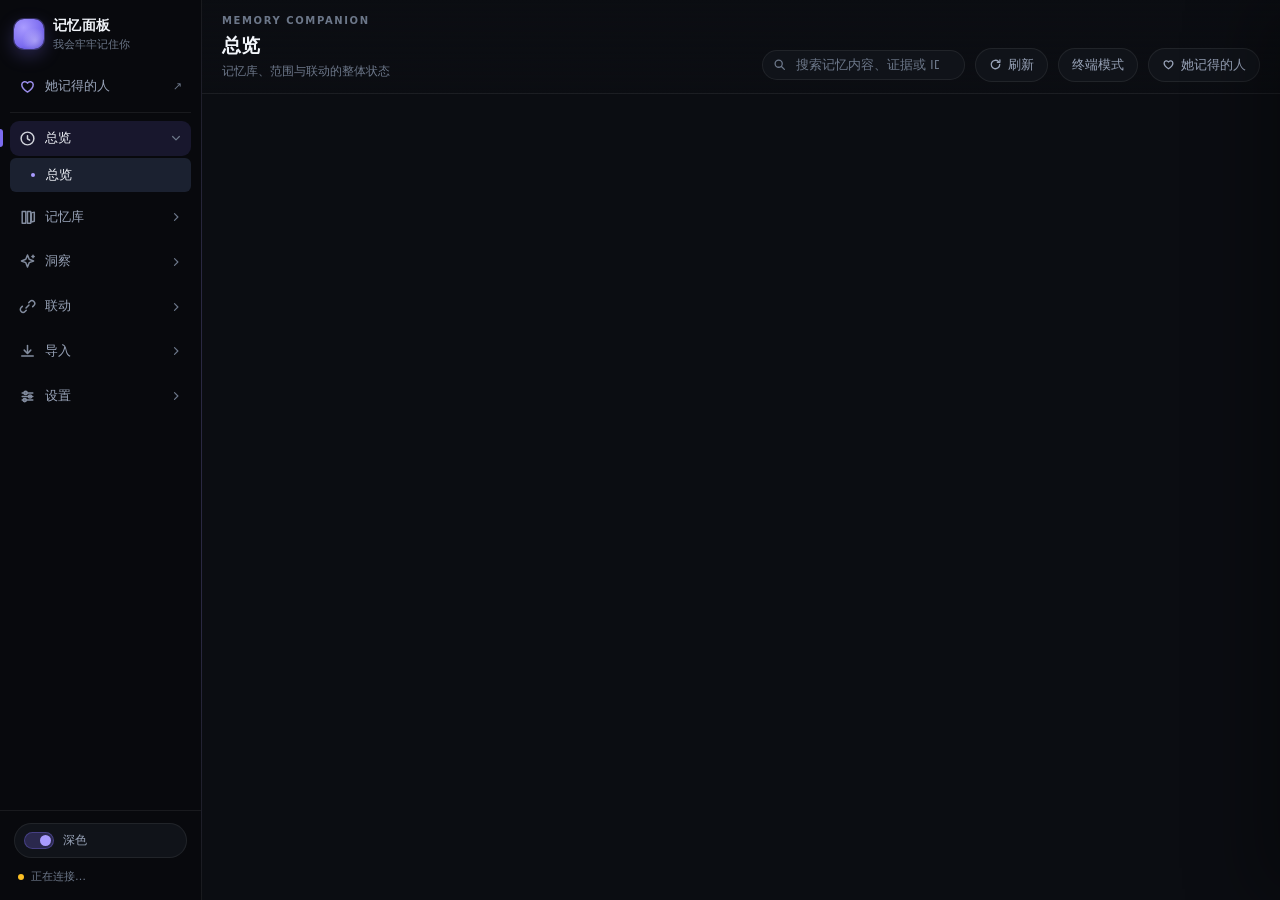
==== pages/记忆面板/legacy.html @ c8fbf4cf "Merge pull request #99 from JosephTian876/fix/people-page-theme-and-console-nav Sync the people pane" ====
<!doctype html>
<html lang="zh-CN" data-theme="dark">
<head>
  <meta charset="UTF-8" />
  <meta name="viewport" content="width=device-width, initial-scale=1.0, viewport-fit=cover" />
  <meta name="theme-color" content="#0b0d12" />
  <title>记忆面板 · 我会牢牢记住你</title>
  <script>
    (() => {
      const themeKey = "memory_companion_theme";
      const navKey = "memory_companion_nav";
      const modeKey = "memory_companion_mode";
      const paletteKey = "memory_companion_palette";
      let theme = "";
      try {
        const param = new URLSearchParams(location.search).get("theme");
        if (param === "dark" || param === "light") theme = param;
      } catch (_) {}
      if (!theme) {
        try {
          const saved = window.localStorage.getItem(themeKey);
          if (saved === "dark" || saved === "light") theme = saved;
        } catch (_) {}
      }
      if (!theme) {
        const preset = document.documentElement.dataset.theme;
        if (preset === "dark" || preset === "light") theme = preset;
      }
      if (!theme) {
        try {
          if (window.matchMedia && window.matchMedia("(prefers-color-scheme: light)").matches) {
            theme = "light";
          }
        } catch (_) {}
      }
      if (theme !== "dark" && theme !== "light") theme = "dark";
      document.documentElement.dataset.theme = theme;
      const meta = document.querySelector('meta[name="theme-color"]');
      if (meta) meta.setAttribute("content", theme === "light" ? "#f6f7fa" : "#0b0d12");
      try {
        const savedNav = window.localStorage.getItem(navKey);
        if (savedNav) document.documentElement.dataset.initialNav = savedNav;
      } catch (_) {}
      try {
        const savedMode = window.localStorage.getItem(modeKey);
        if (savedMode === "cinema" || savedMode === "standard") {
          document.documentElement.dataset.initialMode = savedMode;
        }
      } catch (_) {}
      // 首帧就把上次的配色打上，避免深色默认紫闪一下再变月白
      try {
        const savedPalette = window.localStorage.getItem(paletteKey);
        if (savedPalette) document.documentElement.dataset.palette = savedPalette;
      } catch (_) {}
    })();
  </script>
  <style>
    /* 首帧兜底：在 app.css 到达之前就把页面底色和幕布摆好。
       否则 WebView 会先画一帧白底（或没上样式的面板），用户看到的就是
       「一开头闪一下、边角漏出后面的面板」。这里只放第一眼必须正确的三条：
       页面底色、幕布位置、幕布底色。app.css 到了之后会被它的完整规则接管。 */
    html { background: #0b0d12; }
    html[data-theme="light"] { background: #f6f7fa; }
    .intro { position: fixed; inset: 0; z-index: 200; background: #0b0d12; }
    html[data-theme="light"] .intro { background: #f6f7fa; }
  </style>
  <link rel="stylesheet" href="./app.css?v=2.6.9" />
  <!-- app.js 挂载三维档案阵列与装配查看器时只认 window.MemoryCinema3D，而全仓库
       只有 cinema-3d.bundle.js 会定义它。缺了这个标签，面板会等满 8 秒再显示
       "ARCHIVE SCENE / UNAVAILABLE"，且重试按钮永远无效。放在 head 里让下载提前
       开始；该包是自包含的 ES module，不依赖 assets/ 下的 three.js 与 loader。 -->
  <script type="module" src="./assets/cinema-3d.bundle.js?v=2.6.9"></script>
</head>
<body>
  <!-- 开场遮罩。指针恒不吃（见 app.css 的 .intro），且不依赖 JS 收尾：
       动画最后一帧自带 visibility:hidden，脚本失效也会自己消失。
       文案就是插件的 display_name（metadata.yaml 里那个），首屏直接给到。 -->
  <div class="intro" id="intro" aria-hidden="true">
    <div class="intro-inner">
      <div class="intro-mark"></div>
      <div class="intro-title-wrap">
        <span class="intro-ghost" aria-hidden="true">我会牢牢记住你</span>
        <h1 class="intro-title">我会牢牢记住你</h1>
      </div>
      <p class="intro-sub">MEMORY COMPANION · 记忆中枢</p>
      <div class="intro-rule"><i></i></div>
    </div>
  </div>
  <div class="shell" id="shell">
    <aside class="rail" id="rail" aria-label="主导航">
      <div class="rail-brand"><span class="brand-mark" aria-hidden="true"></span><span class="brand-copy"><b>记忆面板</b><small>我会牢牢记住你</small></span></div>
      <nav class="rail-nav" id="railNav" role="navigation"><div class="nav-people-wrap"><a class="nav-item nav-people" id="railPeopleLink" data-people-link href="./people.html" title="返回「她记得的人」人物面板"><span class="nav-icon" aria-hidden="true"><svg viewBox="0 0 16 16" fill="none" stroke="currentColor" stroke-width="1.4" stroke-linecap="round" stroke-linejoin="round"><path d="M8 13.2S2.6 10 2.6 6.2A2.9 2.9 0 018 4.9a2.9 2.9 0 015.4 1.3c0 3.8-5.4 7-5.4 7z"/></svg></span><span class="nav-label">她记得的人</span><span class="nav-ext" aria-hidden="true">↗</span></a></div></nav>
      <div class="rail-foot"><button class="theme-toggle" id="themeToggle" type="button" aria-label="切换深浅主题"><span class="theme-toggle-track"><span class="theme-toggle-knob"></span></span><span class="theme-toggle-label" id="themeToggleLabel">深色</span></button><div class="rail-status" id="railStatus"><span class="status-dot" aria-hidden="true"></span><span id="railStatusText">正在连接…</span></div></div>
    </aside>
    <main class="main" id="main">
      <header class="topbar"><div class="topbar-copy"><p class="eyebrow" id="viewEyebrow">Memory Companion</p><h1 id="viewTitle">总览</h1><p class="topbar-hint" id="viewHint">记忆库、范围与联动的整体状态</p></div><div class="topbar-tools"><div class="topbar-search"><svg viewBox="0 0 16 16" aria-hidden="true"><circle cx="7" cy="7" r="4.4"/><path d="M10.4 10.4 14 14"/></svg><input id="globalSearch" type="search" placeholder="搜索记忆内容、证据或 ID" autocomplete="off" /></div><button class="tool-btn" id="refreshBtn" type="button" title="刷新当前视图"><svg viewBox="0 0 16 16" aria-hidden="true"><path d="M13.2 8a5.2 5.2 0 1 1-1.6-3.75"/><path d="M13.4 2.2v3.1h-3.1"/></svg><span>刷新</span></button><button class="tool-btn mode-toggle" id="modeToggle" type="button" aria-pressed="false" aria-label="切换标准界面与终端界面"><span id="modeToggleLabel">终端模式</span></button><a class="tool-btn people-link" id="topbarPeopleLink" data-people-link href="./people.html" title="返回「她记得的人」人物面板" aria-label="返回她记得的人"><svg viewBox="0 0 16 16" aria-hidden="true"><path d="M8 13.2S2.6 10 2.6 6.2A2.9 2.9 0 018 4.9a2.9 2.9 0 015.4 1.3c0 3.8-5.4 7-5.4 7z"/></svg><span>她记得的人</span></a></div></header>
      <div class="content" id="content" tabindex="-1"></div>
    </main>
  </div>
  <aside class="drawer" id="drawer" aria-hidden="true" aria-label="记忆详情"><div class="drawer-head"><div><p class="eyebrow" id="drawerEyebrow">记忆</p><h2 id="drawerTitle">未选择</h2></div><button class="icon-btn" id="drawerClose" type="button" aria-label="关闭详情"><svg viewBox="0 0 16 16" aria-hidden="true"><path d="M4 4l8 8M12 4l-8 8"/></svg></button></div><div class="drawer-body" id="drawerBody"></div></aside>
  <div class="scrim" id="scrim" hidden></div><div class="busy-layer" id="busyLayer" aria-hidden="true"><span class="busy-ring"></span><b id="busyText">正在处理…</b></div><div class="toast" id="toast" role="status" aria-live="polite"></div>
  <script>
    (() => {
      const KEY = "memory_companion_intro_shown";
      let node = null;
      try {
        if (window.matchMedia("(prefers-reduced-motion: reduce)").matches) return;
        if (sessionStorage.getItem(KEY) === "1") return;
        sessionStorage.setItem(KEY, "1");
      } catch (_) { return; }
      // 面板本体在幕布抬起时柔和现身（见 app.css 的 .intro-played .shell）。
      // 这个 class 必须在动画开始前就加上，而且只在真的开播时加——
      // 跳过开场的两种情况下面板必须立刻可用。
      document.body.classList.add("intro-played");
      node = document.getElementById("intro");
      if (!node) return;
      // 动画自己会收尾，这里只是把节点摘干净；两条兜底防的是标签页被冻结时
      // animationend 不触发，节点就一直留在 DOM 里。
      const drop = () => { if (node && node.parentNode) node.parentNode.removeChild(node); };
      node.addEventListener("animationend", drop, { once: true });
      window.setTimeout(drop, 4000);
    })();
  </script>
  <script src="/api/plugin/page/bridge-sdk.js"></script><script src="./app.js?v=2.6.9"></script>
</body>
</html>
---- pages/记忆面板/app.css ----
/* ============================================================
   记忆面板 · 我会牢牢记住你 · UI v2
   设计令牌 / 骨架 / 组件
   ============================================================ */

:root {
  --font-sans: "Sarasa Gothic SC", "PingFang SC", "Microsoft YaHei", system-ui, -apple-system, sans-serif;
  --font-mono: "JetBrains Mono", "Cascadia Mono", Consolas, monospace;

  --r-xs: 6px;
  --r-sm: 9px;
  --r-md: 13px;
  --r-lg: 18px;
  --r-xl: 24px;

  --sp-1: 4px;
  --sp-2: 8px;
  --sp-3: 12px;
  --sp-4: 16px;
  --sp-5: 22px;
  --sp-6: 30px;

  --rail-w: 236px;
  --ease: cubic-bezier(0.22, 0.61, 0.36, 1);
  --ease-out: cubic-bezier(0.16, 1, 0.3, 1);
}

/* ---------- 深色（默认） ---------- */
:root,
[data-theme="dark"] {
  color-scheme: dark;
  --bg: #0b0d12;
  --bg-rail: #08090d;
  --surface: #101319;
  --surface-2: #151a23;
  --surface-3: #1b2130;
  --surface-hover: #1a2030;
  --border: rgba(255, 255, 255, 0.07);
  --border-strong: rgba(255, 255, 255, 0.13);
  --text: #f2f5fa;
  --text-2: #98a3b8;
  --text-3: #6c7789;
  --accent: #7c6cf0;
  --accent-2: #a99bff;
  --accent-soft: rgba(124, 108, 240, 0.14);
  --accent-line: rgba(124, 108, 240, 0.34);
  --shadow: 0 18px 44px rgba(0, 0, 0, 0.44);
  --shadow-sm: 0 6px 18px rgba(0, 0, 0, 0.32);
  --grid-line: rgba(255, 255, 255, 0.04);
  --star: #ffffff;
  --space-1: #070a11;
  --space-2: #0d1220;
  --ok: #34d399;
  --warn: #fbbf24;
  --danger: #f87171;
}

/* ---------- 浅色 ---------- */
[data-theme="light"] {
  color-scheme: light;
  --bg: #f6f7fa;
  --bg-rail: #ffffff;
  --surface: #ffffff;
  --surface-2: #f4f6fa;
  --surface-3: #eaeef6;
  --surface-hover: #eef1f8;
  --border: rgba(16, 24, 40, 0.09);
  --border-strong: rgba(16, 24, 40, 0.16);
  --text: #101319;
  --text-2: #55607a;
  --text-3: #8a93a8;
  --accent: #6a58e8;
  --accent-2: #8b7bff;
  --accent-soft: rgba(106, 88, 232, 0.1);
  --accent-line: rgba(106, 88, 232, 0.3);
  --shadow: 0 16px 40px rgba(16, 24, 40, 0.1);
  --shadow-sm: 0 4px 14px rgba(16, 24, 40, 0.07);
  --grid-line: rgba(16, 24, 40, 0.05);
  --star: #1a2033;
  --space-1: #eef1f7;
  --space-2: #e4e9f4;
  --ok: #059669;
  --warn: #d97706;
  --danger: #dc2626;
}

/* ---------- 语义色（不随主题反转） ---------- */
:root {
  --c-private: #a99bff;
  --c-private-soft: rgba(169, 155, 255, 0.14);
  --c-group: #2dd4bf;
  --c-group-soft: rgba(45, 212, 191, 0.14);
  --c-personal: #fb923c;
  --c-personal-soft: rgba(251, 146, 60, 0.14);
  --c-relation: #f472b6;
  --c-relation-soft: rgba(244, 114, 182, 0.14);
  --c-fact: #60a5fa;
  --c-fact-soft: rgba(96, 165, 250, 0.14);
  --c-gold: #fcd34d;
  --c-gold-soft: rgba(252, 211, 77, 0.14);
  --c-external: #7dd3fc;
  --c-external-soft: rgba(125, 211, 252, 0.14);
}

* { box-sizing: border-box; }

html, body {
  margin: 0;
  padding: 0;
  height: 100%;
}

body {
  background: var(--bg);
  color: var(--text);
  font-family: var(--font-sans);
  font-size: 14px;
  line-height: 1.6;
  -webkit-font-smoothing: antialiased;
  overflow: hidden;
}

h1, h2, h3, h4, p, figure { margin: 0; }
button { font: inherit; color: inherit; }
input, select, textarea { font: inherit; color: inherit; }

::selection { background: var(--accent-soft); color: var(--text); }

::-webkit-scrollbar { width: 9px; height: 9px; }
::-webkit-scrollbar-track { background: transparent; }
::-webkit-scrollbar-thumb {
  background: var(--border-strong);
  border-radius: 99px;
  border: 2px solid transparent;
  background-clip: padding-box;
}
::-webkit-scrollbar-thumb:hover { background: var(--text-3); background-clip: padding-box; }

.eyebrow {
  font-size: 10px;
  letter-spacing: 0.16em;
  text-transform: uppercase;
  color: var(--text-3);
  font-weight: 600;
}

.mono { font-family: var(--font-mono); font-variant-numeric: tabular-nums; }

/* ============================================================
   骨架
   ============================================================ */
.shell {
  display: grid;
  grid-template-columns: var(--rail-w) minmax(0, 1fr);
  height: 100vh;
  width: 100%;
}

/* ---------- 侧栏 ---------- */
.rail {
  background: var(--bg-rail);
  border-right: 1px solid var(--border);
  display: flex;
  flex-direction: column;
  min-height: 0;
  position: relative;
}

.rail::after {
  content: "";
  position: absolute;
  inset: 0 -1px 0 auto;
  width: 1px;
  background: linear-gradient(180deg, transparent, var(--accent-line) 30%, var(--accent-line) 70%, transparent);
  opacity: 0.5;
}

.rail-brand {
  display: flex;
  align-items: center;
  gap: 10px;
  padding: 20px 18px 16px;
}

.brand-mark {
  width: 30px;
  height: 30px;
  border-radius: 10px;
  background: radial-gradient(circle at 32% 28%, var(--accent-2), var(--accent) 62%, #4b3ec9);
  box-shadow: 0 0 0 1px var(--accent-line), 0 6px 18px rgba(124, 108, 240, 0.3);
  position: relative;
  flex: none;
}
.brand-mark::after {
  content: "";
  position: absolute;
  inset: 0;
  border-radius: inherit;
  background: radial-gradient(circle at 70% 72%, rgba(255, 255, 255, 0.55), transparent 42%);
  opacity: 0.6;
}

.brand-copy { display: flex; flex-direction: column; min-width: 0; }
.brand-copy b { font-size: 14px; letter-spacing: 0.02em; }
.brand-copy small { font-size: 11px; color: var(--text-3); }

.rail-nav {
  flex: 1;
  min-height: 0;
  overflow-y: auto;
  padding: 4px 10px 10px;
  display: flex;
  flex-direction: column;
  gap: 2px;
}

.nav-group { margin-bottom: 2px; }

.nav-people-wrap {
  padding-bottom: 8px;
  margin-bottom: 6px;
  border-bottom: 1px solid var(--border);
}

.nav-item {
  display: flex;
  align-items: center;
  gap: 10px;
  width: 100%;
  padding: 9px 10px;
  border: 0;
  border-radius: var(--r-sm);
  background: transparent;
  color: var(--text-2);
  cursor: pointer;
  text-align: left;
  text-decoration: none;
  transition: background 0.18s var(--ease), color 0.18s var(--ease);
  position: relative;
}
.nav-item:hover { background: var(--surface-2); color: var(--text); }
.nav-item.nav-people .nav-icon { color: var(--accent-2); opacity: 0.9; }
.nav-item.nav-people:hover .nav-icon { opacity: 1; }
.nav-ext {
  font-size: 11px;
  color: var(--text-3);
  line-height: 1;
  transition: transform 0.18s var(--ease), color 0.18s var(--ease);
}
.nav-item.nav-people:hover .nav-ext { color: var(--text-2); transform: translate(1px, -1px); }
.nav-item.is-active {
  background: var(--accent-soft);
  color: var(--text);
}
.nav-item.is-active::before {
  content: "";
  position: absolute;
  left: -10px;
  top: 50%;
  transform: translateY(-50%);
  width: 3px;
  height: 18px;
  border-radius: 0 3px 3px 0;
  background: var(--accent);
}

.nav-icon {
  width: 17px;
  height: 17px;
  flex: none;
  opacity: 0.85;
}
.nav-icon svg { width: 100%; height: 100%; display: block; }
.nav-icon svg [stroke] { stroke: currentColor; }

.nav-label { flex: 1; font-size: 13px; font-weight: 500; }

.nav-chevron {
  width: 12px; height: 12px;
  color: var(--text-3);
  transition: transform 0.24s var(--ease);
}
.nav-chevron svg { width: 100%; height: 100%; display: block; stroke: currentColor; }
.nav-group.is-open .nav-chevron { transform: rotate(90deg); }

.nav-subs {
  display: grid;
  grid-template-rows: 0fr;
  transition: grid-template-rows 0.26s var(--ease);
  overflow: hidden;
}
.nav-group.is-open .nav-subs { grid-template-rows: 1fr; }
.nav-subs-inner {
  min-height: 0;
  display: flex;
  flex-direction: column;
  gap: 1px;
  padding: 2px 0 4px 0;
}

.nav-sub {
  display: flex;
  align-items: center;
  gap: 9px;
  padding: 7px 10px 7px 36px;
  border: 0;
  border-radius: var(--r-xs);
  background: transparent;
  color: var(--text-3);
  cursor: pointer;
  font-size: 12.5px;
  text-align: left;
  transition: background 0.16s var(--ease), color 0.16s var(--ease);
  position: relative;
}
.nav-sub::before {
  content: "";
  position: absolute;
  left: 21px;
  top: 50%;
  transform: translateY(-50%);
  width: 4px;
  height: 4px;
  border-radius: 99px;
  background: var(--text-3);
  opacity: 0.5;
  transition: background 0.16s var(--ease), opacity 0.16s var(--ease);
}
.nav-sub:hover { background: var(--surface-2); color: var(--text-2); }
.nav-sub.is-active { background: var(--surface-3); color: var(--text); }
.nav-sub.is-active::before { background: var(--accent-2); opacity: 1; }

.rail-foot {
  border-top: 1px solid var(--border);
  padding: 12px 14px 14px;
  display: flex;
  flex-direction: column;
  gap: 10px;
}

.theme-toggle {
  display: flex;
  align-items: center;
  gap: 9px;
  width: 100%;
  padding: 7px 9px;
  border: 1px solid var(--border);
  border-radius: 99px;
  background: var(--surface);
  cursor: pointer;
  transition: border-color 0.18s var(--ease), background 0.18s var(--ease);
}
.theme-toggle:hover { border-color: var(--border-strong); background: var(--surface-2); }

.theme-toggle-track {
  width: 30px;
  height: 17px;
  border-radius: 99px;
  background: var(--surface-3);
  border: 1px solid var(--border);
  position: relative;
  flex: none;
  transition: background 0.22s var(--ease);
}
[data-theme="dark"] .theme-toggle-track { background: rgba(124, 108, 240, 0.24); border-color: var(--accent-line); }
.theme-toggle-knob {
  position: absolute;
  top: 2px;
  left: 2px;
  width: 11px;
  height: 11px;
  border-radius: 99px;
  background: var(--text-2);
  transition: transform 0.26s var(--ease-out), background 0.26s var(--ease);
}
[data-theme="dark"] .theme-toggle-knob { transform: translateX(13px); background: var(--accent-2); }
.theme-toggle-label { font-size: 12px; color: var(--text-2); }

.rail-status {
  display: flex;
  align-items: center;
  gap: 7px;
  font-size: 11px;
  color: var(--text-3);
  padding: 0 4px;
}
.status-dot {
  width: 6px; height: 6px;
  border-radius: 99px;
  background: var(--text-3);
  flex: none;
}
.rail-status.is-ok .status-dot { background: var(--ok); box-shadow: 0 0 0 3px rgba(52, 211, 153, 0.15); }
.rail-status.is-bad .status-dot { background: var(--danger); box-shadow: 0 0 0 3px rgba(248, 113, 113, 0.15); }
.rail-status.is-loading .status-dot { background: var(--warn); animation: pulse 1.4s ease-in-out infinite; }

@keyframes pulse {
  0%, 100% { opacity: 0.35; }
  50% { opacity: 1; }
}

/* ---------- 主区 ---------- */
.main {
  display: flex;
  flex-direction: column;
  min-width: 0;
  min-height: 0;
}

.topbar {
  display: flex;
  align-items: flex-end;
  justify-content: space-between;
  gap: 20px;
  padding: 22px 30px 16px;
  border-bottom: 1px solid var(--border);
  background: linear-gradient(180deg, var(--bg), transparent);
}

.topbar-copy { min-width: 0; }
.topbar-copy h1 {
  font-size: 21px;
  font-weight: 650;
  letter-spacing: -0.01em;
  margin-top: 1px;
}
.topbar-hint {
  font-size: 12.5px;
  color: var(--text-3);
  margin-top: 3px;
  max-width: 640px;
}

.topbar-tools { display: flex; align-items: center; gap: 10px; flex: none; }

.topbar-search {
  display: flex;
  align-items: center;
  gap: 8px;
  padding: 0 12px;
  height: 34px;
  min-width: 236px;
  border: 1px solid var(--border);
  border-radius: 99px;
  background: var(--surface);
  transition: border-color 0.18s var(--ease), box-shadow 0.18s var(--ease);
}
.topbar-search:focus-within {
  border-color: var(--accent-line);
  box-shadow: 0 0 0 3px var(--accent-soft);
}
.topbar-search svg {
  width: 13px; height: 13px; flex: none;
  fill: none; stroke: var(--text-3); stroke-width: 1.6; stroke-linecap: round;
}
.topbar-search input {
  border: 0;
  outline: 0;
  background: transparent;
  font-size: 12.5px;
  width: 100%;
  min-width: 0;
}
.topbar-search input::placeholder { color: var(--text-3); }

.tool-btn {
  display: inline-flex;
  align-items: center;
  gap: 6px;
  height: 34px;
  padding: 0 13px;
  border: 1px solid var(--border);
  border-radius: 99px;
  background: var(--surface);
  color: var(--text-2);
  font-size: 12.5px;
  text-decoration: none;
  cursor: pointer;
  transition: all 0.18s var(--ease);
}
.tool-btn:hover { background: var(--surface-2); color: var(--text); border-color: var(--border-strong); }
.tool-btn.people-link:hover { border-color: var(--accent-line); }
.tool-btn svg { width: 13px; height: 13px; fill: none; stroke: currentColor; stroke-width: 1.6; stroke-linecap: round; stroke-linejoin: round; }
.tool-btn.is-busy { opacity: 0.6; pointer-events: none; }

.icon-btn {
  width: 30px; height: 30px;
  display: grid;
  place-items: center;
  border: 1px solid var(--border);
  border-radius: 9px;
  background: var(--surface);
  color: var(--text-2);
  cursor: pointer;
  transition: all 0.16s var(--ease);
  flex: none;
}
.icon-btn:hover { background: var(--surface-2); color: var(--text); }
.icon-btn svg { width: 13px; height: 13px; fill: none; stroke: currentColor; stroke-width: 1.7; stroke-linecap: round; }

.content {
  flex: 1;
  min-height: 0;
  overflow-y: auto;
  padding: 22px 30px 44px;
  outline: none;
}
.content > * { animation: viewIn 0.36s var(--ease-out) both; }

@keyframes viewIn {
  from { opacity: 0; transform: translateY(8px); }
  to { opacity: 1; transform: none; }
}

/* ============================================================
   通用组件
   ============================================================ */
.grid { display: grid; gap: 16px; }
.grid.g2 { grid-template-columns: repeat(2, minmax(0, 1fr)); }
.grid.g3 { grid-template-columns: repeat(3, minmax(0, 1fr)); }
.grid.g4 { grid-template-columns: repeat(4, minmax(0, 1fr)); }
.grid.split-2 { grid-template-columns: minmax(0, 1.55fr) minmax(0, 1fr); }
.grid.split-3 { grid-template-columns: minmax(0, 1.35fr) minmax(0, 1fr) minmax(0, 1fr); }

@media (max-width: 1240px) {
  .grid.g4 { grid-template-columns: repeat(2, minmax(0, 1fr)); }
  .grid.g3 { grid-template-columns: repeat(2, minmax(0, 1fr)); }
  .grid.split-2, .grid.split-3 { grid-template-columns: minmax(0, 1fr); }
}

.card {
  background: var(--surface);
  border: 1px solid var(--border);
  border-radius: var(--r-md);
  padding: 16px 18px;
  min-width: 0;
  position: relative;
}
.card.is-flat { background: var(--surface-2); }
.card.is-tight { padding: 12px 14px; }

.card-head {
  display: flex;
  align-items: flex-start;
  justify-content: space-between;
  gap: 12px;
  margin-bottom: 13px;
}
.card-head h3 {
  font-size: 13.5px;
  font-weight: 620;
  letter-spacing: 0.01em;
}
.card-head .card-sub {
  font-size: 11.5px;
  color: var(--text-3);
  margin-top: 2px;
}
.card-head-actions { display: flex; gap: 6px; flex: none; }

/* ---------- KPI ---------- */
.kpi-row {
  display: grid;
  grid-template-columns: repeat(auto-fit, minmax(148px, 1fr));
  gap: 12px;
}
@media (max-width: 900px) {
  .kpi-row { grid-template-columns: repeat(2, minmax(0, 1fr)); }
}

.kpi {
  background: var(--surface);
  border: 1px solid var(--border);
  border-radius: var(--r-md);
  padding: 13px 15px 14px;
  position: relative;
  overflow: hidden;
  min-width: 0;
}
.kpi::before {
  content: "";
  position: absolute;
  inset: 0 auto 0 0;
  width: 2px;
  background: var(--accent);
  opacity: 0.7;
}
.kpi[data-tone="private"]::before { background: var(--c-private); }
.kpi[data-tone="group"]::before { background: var(--c-group); }
.kpi[data-tone="personal"]::before { background: var(--c-personal); }
.kpi[data-tone="relation"]::before { background: var(--c-relation); }
.kpi[data-tone="fact"]::before { background: var(--c-fact); }
.kpi[data-tone="gold"]::before { background: var(--c-gold); }
.kpi[data-tone="external"]::before { background: var(--c-external); }

.kpi-label { font-size: 11.5px; color: var(--text-3); display: block; }
.kpi-value {
  font-family: var(--font-mono);
  font-size: 22px;
  font-weight: 600;
  letter-spacing: -0.02em;
  margin-top: 3px;
  display: block;
  font-variant-numeric: tabular-nums;
}
.kpi-foot { font-size: 11px; color: var(--text-3); margin-top: 2px; }
button.kpi { width: 100%; font: inherit; text-align: left; color: inherit; cursor: pointer; }
button.kpi.is-link { border-color: var(--accent-line); }
button.kpi.is-link:hover { border-color: var(--border-strong); }

/* ---------- 徽标 / 药丸 ---------- */
.badge {
  display: inline-flex;
  align-items: center;
  gap: 5px;
  height: 20px;
  padding: 0 8px;
  border-radius: 99px;
  font-size: 11px;
  font-weight: 550;
  background: var(--surface-3);
  color: var(--text-2);
  white-space: nowrap;
  flex: none;
}
.badge.is-dot::before {
  content: "";
  width: 5px; height: 5px;
  border-radius: 99px;
  background: currentColor;
  opacity: 0.85;
}
.badge[data-tone="private"] { background: var(--c-private-soft); color: var(--c-private); }
.badge[data-tone="group"] { background: var(--c-group-soft); color: var(--c-group); }
.badge[data-tone="personal"] { background: var(--c-personal-soft); color: var(--c-personal); }
.badge[data-tone="relation"] { background: var(--c-relation-soft); color: var(--c-relation); }
.badge[data-tone="fact"] { background: var(--c-fact-soft); color: var(--c-fact); }
.badge[data-tone="gold"] { background: var(--c-gold-soft); color: var(--c-gold); }
.badge[data-tone="external"] { background: var(--c-external-soft); color: var(--c-external); }
.badge[data-tone="ok"] { background: rgba(52, 211, 153, 0.14); color: var(--ok); }
.badge[data-tone="warn"] { background: rgba(251, 191, 36, 0.14); color: var(--warn); }
.badge[data-tone="danger"] { background: rgba(248, 113, 113, 0.14); color: var(--danger); }
.badge[data-tone="accent"] { background: var(--accent-soft); color: var(--accent-2); }

.pill {
  display: inline-flex;
  align-items: center;
  gap: 6px;
  height: 22px;
  padding: 0 10px;
  border-radius: 99px;
  border: 1px solid var(--border);
  background: var(--surface-2);
  font-size: 11.5px;
  color: var(--text-2);
  cursor: pointer;
  transition: all 0.16s var(--ease);
  white-space: nowrap;
}
.pill:hover { border-color: var(--border-strong); color: var(--text); }
.pill.is-active {
  background: var(--accent-soft);
  border-color: var(--accent-line);
  color: var(--accent-2);
}

.pill-row { display: flex; flex-wrap: wrap; gap: 6px; }

/* ---------- 按钮 ---------- */
.btn {
  display: inline-flex;
  align-items: center;
  justify-content: center;
  gap: 6px;
  height: 32px;
  padding: 0 14px;
  border: 1px solid var(--border-strong);
  border-radius: var(--r-sm);
  background: var(--surface-2);
  color: var(--text);
  font-size: 12.5px;
  cursor: pointer;
  transition: all 0.16s var(--ease);
  white-space: nowrap;
}
.btn:hover { background: var(--surface-3); border-color: var(--accent-line); }
.btn:disabled { opacity: 0.45; cursor: not-allowed; }
.btn.is-primary {
  background: var(--accent);
  border-color: var(--accent);
  color: #fff;
}
.btn.is-primary:hover { background: var(--accent-2); border-color: var(--accent-2); }
.btn.is-danger { border-color: rgba(248, 113, 113, 0.4); color: var(--danger); background: rgba(248, 113, 113, 0.08); }
.btn.is-danger:hover { background: rgba(248, 113, 113, 0.16); }
.btn.is-ghost { background: transparent; border-color: var(--border); color: var(--text-2); }
.btn.is-ghost:hover { background: var(--surface-2); color: var(--text); }
.btn.is-sm { height: 27px; padding: 0 10px; font-size: 11.5px; }
.btn svg { width: 13px; height: 13px; fill: none; stroke: currentColor; stroke-width: 1.7; stroke-linecap: round; stroke-linejoin: round; }

/* ---------- 列表行 ---------- */
.row-list { display: flex; flex-direction: column; gap: 8px; }

.row {
  display: flex;
  align-items: center;
  gap: 12px;
  padding: 10px 13px;
  border: 1px solid var(--border);
  border-radius: var(--r-sm);
  background: var(--surface);
  color: inherit;
  text-decoration: none;
  cursor: pointer;
  transition: all 0.18s var(--ease);
  text-align: left;
  width: 100%;
  min-width: 0;
}
.row:hover { border-color: var(--border-strong); background: var(--surface-2); transform: translateX(2px); }
.row.is-active { border-color: var(--accent-line); background: var(--accent-soft); }

.row-main { flex: 1; min-width: 0; }
.row-title {
  font-size: 13px;
  font-weight: 520;
  overflow: hidden;
  text-overflow: ellipsis;
  white-space: nowrap;
}
.row-sub {
  font-size: 11.5px;
  color: var(--text-3);
  margin-top: 2px;
  overflow: hidden;
  text-overflow: ellipsis;
  white-space: nowrap;
}
.row-meta { display: flex; align-items: center; gap: 7px; flex: none; }

/* ---------- 空态 / 骨架 ---------- */
.empty {
  display: flex;
  flex-direction: column;
  align-items: center;
  justify-content: center;
  gap: 7px;
  padding: 34px 18px;
  text-align: center;
  color: var(--text-3);
  border: 1px dashed var(--border-strong);
  border-radius: var(--r-md);
}
.empty b { font-size: 13px; color: var(--text-2); font-weight: 550; }
.empty span { font-size: 12px; max-width: 380px; line-height: 1.65; }

.skeleton {
  background: linear-gradient(90deg, var(--surface-2) 25%, var(--surface-3) 37%, var(--surface-2) 63%);
  background-size: 400% 100%;
  animation: shimmer 1.4s ease infinite;
  border-radius: var(--r-xs);
}
@keyframes shimmer {
  0% { background-position: 100% 50%; }
  100% { background-position: 0 50%; }
}

/* ---------- 键值表 ---------- */
.kv {
  display: grid;
  grid-template-columns: minmax(72px, auto) minmax(0, 1fr);
  gap: 6px 12px;
  font-size: 12.5px;
}
.kv dt { color: var(--text-3); font-size: 11.5px; }
.kv dd { margin: 0; color: var(--text); word-break: break-word; }

/* ---------- 条形指标 ---------- */
.meter { display: flex; flex-direction: column; gap: 5px; }
.meter-head {
  display: flex;
  align-items: baseline;
  justify-content: space-between;
  gap: 8px;
  font-size: 11.5px;
}
.meter-head span { color: var(--text-3); }
.meter-head b { font-family: var(--font-mono); font-weight: 600; font-size: 12px; }
.meter-track {
  height: 4px;
  border-radius: 99px;
  background: var(--surface-3);
  overflow: hidden;
}
.meter-fill {
  height: 100%;
  border-radius: 99px;
  background: linear-gradient(90deg, var(--accent), var(--accent-2));
  transition: width 0.6s var(--ease-out);
}

/* ---------- 分区标题 ---------- */
.section-label {
  display: flex;
  align-items: center;
  gap: 10px;
  margin: 4px 0 12px;
}
.section-label h2 {
  font-size: 14px;
  font-weight: 620;
  letter-spacing: 0.01em;
}
.section-label::after {
  content: "";
  flex: 1;
  height: 1px;
  background: var(--border);
}
.section-label .section-note { font-size: 11.5px; color: var(--text-3); }
.section-note { font-size: 12px; color: var(--text-3); line-height: 1.65; }
.recovery-card .pill-row { margin-bottom: 10px; }
.recovery-card .row { cursor: default; }
.recovery-card .row:hover { transform: none; background: var(--surface); border-color: var(--border); }
.recovery-card .row-title { white-space: normal; line-height: 1.45; }
.recovery-card .section-note { margin-top: 8px; }
.recovery-card .section-note:first-of-type { margin-top: 12px; }
html[data-ui-mode="cinema"] .terminal-stage + .recovery-card { margin-top: 16px; }

/* ---------- 表格 ---------- */
.table {
  width: 100%;
  border-collapse: collapse;
  font-size: 12.5px;
}
.table th {
  text-align: left;
  font-size: 11px;
  font-weight: 600;
  letter-spacing: 0.06em;
  text-transform: uppercase;
  color: var(--text-3);
  padding: 0 10px 8px;
  border-bottom: 1px solid var(--border);
  white-space: nowrap;
}
.table td {
  padding: 9px 10px;
  border-bottom: 1px solid var(--border);
  vertical-align: middle;
  color: var(--text-2);
}
.table tbody tr { transition: background 0.16s var(--ease); }
.table tbody tr:hover { background: var(--surface-2); }
.table tbody tr:last-child td { border-bottom: 0; }
.table td.is-strong { color: var(--text); font-weight: 520; }

/* ---------- 表单 ---------- */
.field { display: flex; flex-direction: column; gap: 5px; min-width: 0; }
.field > span { font-size: 11.5px; color: var(--text-3); }
.field input[type="text"],
.field input[type="number"],
.field input[type="datetime-local"],
.field select,
.field textarea {
  height: 32px;
  padding: 0 10px;
  border: 1px solid var(--border);
  border-radius: var(--r-sm);
  background: var(--surface-2);
  color: var(--text);
  font-size: 12.5px;
  outline: none;
  width: 100%;
  transition: border-color 0.16s var(--ease), box-shadow 0.16s var(--ease);
}
.field textarea { height: auto; padding: 8px 10px; resize: vertical; line-height: 1.6; }
.field input:focus,
.field select:focus,
.field textarea:focus {
  border-color: var(--accent-line);
  box-shadow: 0 0 0 3px var(--accent-soft);
}
.field.is-inline { flex-direction: row; align-items: center; gap: 8px; }
.field.is-inline > span { flex: none; min-width: 58px; }

.switch {
  display: inline-flex;
  align-items: center;
  gap: 8px;
  cursor: pointer;
  font-size: 12.5px;
  color: var(--text-2);
}
.switch input { display: none; }
.switch-track {
  width: 32px; height: 18px;
  border-radius: 99px;
  background: var(--surface-3);
  border: 1px solid var(--border);
  position: relative;
  transition: background 0.2s var(--ease), border-color 0.2s var(--ease);
  flex: none;
}
.switch-track::after {
  content: "";
  position: absolute;
  top: 2px; left: 2px;
  width: 12px; height: 12px;
  border-radius: 99px;
  background: var(--text-3);
  transition: transform 0.24s var(--ease-out), background 0.24s var(--ease);
}
.switch input:checked + .switch-track { background: var(--accent-soft); border-color: var(--accent-line); }
.switch input:checked + .switch-track::after { transform: translateX(14px); background: var(--accent-2); }

/* ============================================================
   抽屉 / 遮罩 / 提示
   ============================================================ */
.scrim {
  position: fixed;
  inset: 0;
  background: rgba(4, 6, 12, 0.5);
  backdrop-filter: blur(2px);
  z-index: 40;
  animation: fadeIn 0.24s var(--ease);
}
.inline-confirm-overlay {
  position: fixed;
  inset: 0;
  z-index: 60;
  display: grid;
  place-items: center;
  padding: 20px;
  background: rgba(4, 7, 12, 0.62);
}
.inline-confirm {
  width: min(420px, 100%);
  padding: 20px;
  border: 1px solid var(--border-strong);
  border-radius: var(--r-md);
  background: var(--surface);
  box-shadow: var(--shadow);
}
.inline-confirm h2 { margin: 0; font-size: 16px; }
.inline-confirm p { margin: 10px 0 18px; color: var(--text-2); font-size: 13px; line-height: 1.6; }
.inline-confirm-actions { display: flex; justify-content: flex-end; gap: 8px; }
.inline-confirm-actions button { min-height: 32px; padding: 0 12px; border: 1px solid var(--border); border-radius: var(--r-sm); background: var(--surface-2); color: var(--text); cursor: pointer; }
.inline-confirm-actions button.is-danger { border-color: rgba(248, 113, 113, 0.4); color: var(--danger); background: rgba(248, 113, 113, 0.08); }
@keyframes fadeIn { from { opacity: 0; } to { opacity: 1; } }

.drawer {
  position: fixed;
  top: 0;
  right: 0;
  bottom: 0;
  width: min(480px, 92vw);
  background: var(--surface);
  border-left: 1px solid var(--border);
  box-shadow: var(--shadow);
  z-index: 50;
  display: flex;
  flex-direction: column;
  transform: translateX(100%);
  transition: transform 0.36s var(--ease-out);
}
.drawer.is-open { transform: none; }

.drawer-head {
  display: flex;
  align-items: flex-start;
  justify-content: space-between;
  gap: 12px;
  padding: 18px 20px 14px;
  border-bottom: 1px solid var(--border);
}
.drawer-head h2 { font-size: 15px; font-weight: 620; margin-top: 2px; }
.drawer-body { flex: 1; overflow-y: auto; padding: 16px 20px 30px; }

.drawer-section { margin-bottom: 18px; }
.drawer-section > h4 {
  font-size: 11px;
  letter-spacing: 0.1em;
  text-transform: uppercase;
  color: var(--text-3);
  margin-bottom: 8px;
  font-weight: 600;
}
.drawer-content {
  font-size: 13px;
  line-height: 1.75;
  color: var(--text);
  white-space: pre-wrap;
  word-break: break-word;
  background: var(--surface-2);
  border: 1px solid var(--border);
  border-radius: var(--r-sm);
  padding: 11px 13px;
}

.tag-row { display: flex; flex-wrap: wrap; gap: 5px; }

.toast {
  position: fixed;
  left: 50%;
  bottom: 30px;
  transform: translate(-50%, 16px);
  padding: 9px 18px;
  border-radius: 99px;
  background: var(--surface-3);
  border: 1px solid var(--border-strong);
  color: var(--text);
  font-size: 12.5px;
  box-shadow: var(--shadow);
  opacity: 0;
  pointer-events: none;
  transition: opacity 0.24s var(--ease), transform 0.28s var(--ease-out);
  z-index: 80;
  max-width: 70vw;
}
.toast.is-on { opacity: 1; transform: translate(-50%, 0); }
.toast[data-tone="ok"] { border-color: rgba(52, 211, 153, 0.35); }
.toast[data-tone="error"] { border-color: rgba(248, 113, 113, 0.4); }

.busy-layer {
  position: fixed;
  inset: 0;
  display: flex;
  flex-direction: column;
  align-items: center;
  justify-content: center;
  gap: 14px;
  background: rgba(6, 8, 14, 0.42);
  backdrop-filter: blur(3px);
  z-index: 90;
  opacity: 0;
  pointer-events: none;
  transition: opacity 0.26s var(--ease);
}
.busy-layer.is-on { opacity: 1; pointer-events: auto; }
.busy-layer b { font-size: 13px; font-weight: 500; color: #fff; }
.busy-ring {
  width: 34px; height: 34px;
  border-radius: 99px;
  border: 2px solid rgba(255, 255, 255, 0.16);
  border-top-color: var(--accent-2);
  animation: spin 0.8s linear infinite;
}
@keyframes spin { to { transform: rotate(360deg); } }

/* ============================================================
   视图：记忆导航 / 范围卡
   ============================================================ */
.scope-card {
  display: flex;
  flex-direction: column;
  gap: 11px;
  padding: 16px 17px 15px;
  border: 1px solid var(--border);
  border-radius: var(--r-md);
  background: var(--surface);
  cursor: pointer;
  text-align: left;
  position: relative;
  overflow: hidden;
  transition: transform 0.22s var(--ease-out), border-color 0.22s var(--ease), box-shadow 0.22s var(--ease);
  min-width: 0;
}
.scope-card:hover {
  transform: translateY(-3px);
  border-color: var(--tone-line, var(--border-strong));
  box-shadow: var(--shadow-sm);
}
.scope-card::before {
  content: "";
  position: absolute;
  inset: -40% -30% auto auto;
  width: 160px;
  height: 160px;
  border-radius: 99px;
  background: radial-gradient(circle, var(--tone-soft, var(--accent-soft)), transparent 68%);
  opacity: 0.85;
  pointer-events: none;
}

.scope-card[data-tone="private"] { --tone: var(--c-private); --tone-soft: var(--c-private-soft); --tone-line: rgba(169, 155, 255, 0.4); }
.scope-card[data-tone="group"] { --tone: var(--c-group); --tone-soft: var(--c-group-soft); --tone-line: rgba(45, 212, 191, 0.4); }
.scope-card[data-tone="personal"] { --tone: var(--c-personal); --tone-soft: var(--c-personal-soft); --tone-line: rgba(251, 146, 60, 0.4); }
.scope-card[data-tone="relation"] { --tone: var(--c-relation); --tone-soft: var(--c-relation-soft); --tone-line: rgba(244, 114, 182, 0.4); }
.scope-card[data-tone="fact"] { --tone: var(--c-fact); --tone-soft: var(--c-fact-soft); --tone-line: rgba(96, 165, 250, 0.4); }
.scope-card[data-tone="gold"] { --tone: var(--c-gold); --tone-soft: var(--c-gold-soft); --tone-line: rgba(252, 211, 77, 0.4); }
.scope-card[data-tone="external"] { --tone: var(--c-external); --tone-soft: var(--c-external-soft); --tone-line: rgba(125, 211, 252, 0.4); }

.scope-top { display: flex; align-items: center; justify-content: space-between; gap: 10px; position: relative; }
.scope-icon {
  width: 30px; height: 30px;
  border-radius: 9px;
  display: grid;
  place-items: center;
  background: var(--tone-soft, var(--accent-soft));
  color: var(--tone, var(--accent-2));
  flex: none;
}
.scope-icon svg { width: 15px; height: 15px; fill: none; stroke: currentColor; stroke-width: 1.6; stroke-linecap: round; stroke-linejoin: round; }
.scope-count { font-family: var(--font-mono); font-size: 11px; color: var(--text-3); }

.scope-body { position: relative; }
.scope-name { font-size: 14px; font-weight: 620; letter-spacing: 0.01em; }
.scope-desc { font-size: 11.5px; color: var(--text-3); margin-top: 3px; line-height: 1.55; }

.scope-bar {
  height: 3px;
  border-radius: 99px;
  background: var(--surface-3);
  overflow: hidden;
  position: relative;
}
.scope-bar i {
  display: block;
  height: 100%;
  border-radius: 99px;
  background: var(--tone, var(--accent));
  transition: width 0.7s var(--ease-out);
}

.scope-foot { display: flex; align-items: center; justify-content: space-between; gap: 8px; font-size: 11px; color: var(--text-3); position: relative; }


.param-row {
  display: grid;
  grid-template-columns: 84px minmax(0, 1fr);
  align-items: center;
  gap: 10px;
  font-size: 12px;
}
.param-row > span { color: var(--text-3); font-size: 11.5px; }
.param-row > div { min-width: 0; color: var(--text); overflow: hidden; text-overflow: ellipsis; white-space: nowrap; }
.param-row .mono { font-size: 11.5px; }


/* ============================================================
   视图：记忆显微镜
   ============================================================ */
.micro-grid {
  display: grid;
  grid-template-columns: minmax(0, 300px) minmax(0, 1fr) minmax(0, 300px);
  gap: 16px;
  align-items: start;
}
@media (max-width: 1240px) { .micro-grid { grid-template-columns: minmax(0, 1fr); } }

.hit {
  display: flex;
  gap: 11px;
  padding: 11px 13px;
  border: 1px solid var(--border);
  border-radius: var(--r-sm);
  background: var(--surface);
  cursor: pointer;
  transition: all 0.18s var(--ease);
  text-align: left;
  width: 100%;
}
.hit:hover { border-color: var(--border-strong); background: var(--surface-2); }
.hit-rank {
  width: 22px; height: 22px;
  border-radius: 7px;
  display: grid;
  place-items: center;
  font-family: var(--font-mono);
  font-size: 11px;
  font-weight: 600;
  background: var(--surface-3);
  color: var(--text-2);
  flex: none;
}
.hit[data-rank="1"] .hit-rank { background: var(--c-gold-soft); color: var(--c-gold); }
.hit[data-rank="2"] .hit-rank { background: rgba(203, 213, 225, 0.16); color: #cbd5e1; }
.hit[data-rank="3"] .hit-rank { background: var(--c-personal-soft); color: var(--c-personal); }
.hit-main { flex: 1; min-width: 0; }
.hit-content { font-size: 12.5px; line-height: 1.62; color: var(--text); }
.hit-meta { display: flex; align-items: center; gap: 6px; margin-top: 6px; flex-wrap: wrap; }
.hit-score {
  font-family: var(--font-mono);
  font-size: 11px;
  color: var(--accent-2);
  flex: none;
}

.block-row {
  display: flex;
  gap: 9px;
  padding: 9px 11px;
  border-radius: var(--r-xs);
  background: var(--surface-2);
  border-left: 2px solid var(--warn);
  font-size: 11.5px;
  line-height: 1.6;
  color: var(--text-2);
}

/* ============================================================
   视图：Bot 日程与相册
   ============================================================ */
.schedule-list { display: flex; flex-direction: column; }

.schedule-item {
  display: grid;
  grid-template-columns: 62px minmax(0, 1fr);
  gap: 12px;
  padding: 9px 0;
  position: relative;
}
.schedule-item + .schedule-item { border-top: 1px dashed var(--border); }
.schedule-item.is-now .schedule-time { color: var(--accent-2); font-weight: 650; }
.schedule-item.is-now .schedule-title { color: var(--text); font-weight: 560; }
.schedule-time { font-family: var(--font-mono); font-size: 11.5px; color: var(--text-3); padding-top: 1px; }
.schedule-title { font-size: 12.5px; color: var(--text-2); }
.schedule-note { font-size: 11px; color: var(--text-3); margin-top: 2px; }

.album-grid {
  display: grid;
  grid-template-columns: repeat(auto-fill, minmax(124px, 1fr));
  gap: 10px;
}
.album-shot {
  position: relative;
  aspect-ratio: 3 / 4;
  border-radius: var(--r-sm);
  overflow: hidden;
  border: 1px solid var(--border);
  background: var(--surface-2);
  cursor: pointer;
  transition: transform 0.24s var(--ease-out), box-shadow 0.24s var(--ease);
}
.album-shot:hover { transform: translateY(-3px) scale(1.015); box-shadow: var(--shadow); }
.album-shot img { width: 100%; height: 100%; object-fit: cover; display: block; }
.album-shot .shot-cap {
  position: absolute;
  inset: auto 0 0 0;
  padding: 16px 9px 8px;
  background: linear-gradient(180deg, transparent, rgba(4, 6, 12, 0.86));
  color: #fff;
  font-size: 11px;
  display: flex;
  flex-direction: column;
  gap: 2px;
}
.album-shot .shot-cap b { font-size: 11.5px; font-weight: 600; }
.album-shot .shot-cap span { font-size: 10px; opacity: 0.72; }
.album-shot.is-missing { display: grid; place-items: center; color: var(--text-3); font-size: 11px; }

.lightbox {
  position: fixed;
  inset: 0;
  z-index: 95;
  background: rgba(4, 6, 12, 0.88);
  display: grid;
  place-items: center;
  padding: 40px;
  animation: fadeIn 0.24s var(--ease);
}
.lightbox img { max-width: 100%; max-height: 100%; border-radius: var(--r-md); box-shadow: var(--shadow); }
.lightbox .lightbox-cap {
  position: absolute;
  left: 0; right: 0; bottom: 24px;
  text-align: center;
  color: #e8edf8;
  font-size: 12.5px;
}

/* ============================================================
   视图：权限拓扑 / 联动
   ============================================================ */
.acl-row {
  display: grid;
  grid-template-columns: minmax(0, 1fr) 46px minmax(0, 1fr) auto;
  align-items: center;
  gap: 10px;
  padding: 9px 11px;
  border-radius: var(--r-sm);
  background: var(--surface-2);
  font-size: 12px;
}
.acl-arrow {
  display: grid;
  place-items: center;
  color: var(--text-3);
  font-size: 13px;
}
.acl-node {
  display: flex;
  align-items: center;
  gap: 7px;
  min-width: 0;
}
.acl-node b { font-weight: 550; overflow: hidden; text-overflow: ellipsis; white-space: nowrap; }
.acl-node i { width: 6px; height: 6px; border-radius: 99px; flex: none; }

.link-item {
  display: flex;
  align-items: center;
  gap: 10px;
  padding: 10px 12px;
  border-radius: var(--r-sm);
  background: var(--surface-2);
  font-size: 12.5px;
}
.link-item .link-dot {
  width: 7px; height: 7px;
  border-radius: 99px;
  flex: none;
  background: var(--text-3);
}
.link-item.is-ok .link-dot { background: var(--ok); box-shadow: 0 0 0 3px rgba(52, 211, 153, 0.14); }
.link-item.is-bad .link-dot { background: var(--danger); box-shadow: 0 0 0 3px rgba(248, 113, 113, 0.14); }
.link-item.is-warn .link-dot { background: var(--warn); box-shadow: 0 0 0 3px rgba(251, 191, 36, 0.14); }
/* 「没装」不是「坏了」：描边点 + 轻微降透明度，不跟红色抢。 */
.link-item.is-off { opacity: 0.75; }
.link-item.is-off .link-dot { background: transparent; box-shadow: inset 0 0 0 2px var(--text-3); }
.link-item b { font-weight: 560; }
.link-item span { color: var(--text-3); font-size: 11.5px; margin-left: auto; flex: none; }

/* ============================================================
   视图：设置 / 配置
   ============================================================ */
.config-layout {
  display: grid;
  grid-template-columns: 224px minmax(0, 1fr);
  gap: 16px;
  align-items: start;
}
@media (max-width: 1100px) { .config-layout { grid-template-columns: minmax(0, 1fr); } }

.config-nav {
  background: var(--surface);
  border: 1px solid var(--border);
  border-radius: var(--r-md);
  padding: 7px;
  display: flex;
  flex-direction: column;
  gap: 1px;
  position: sticky;
  top: 0;
  max-height: calc(100vh - 160px);
  overflow-y: auto;
}
.config-nav button {
  display: flex;
  align-items: center;
  gap: 8px;
  padding: 8px 10px;
  border: 0;
  border-radius: var(--r-xs);
  background: transparent;
  color: var(--text-2);
  font-size: 12.5px;
  cursor: pointer;
  text-align: left;
  transition: all 0.16s var(--ease);
}
.config-nav button:hover { background: var(--surface-2); color: var(--text); }
.config-nav button.is-active { background: var(--accent-soft); color: var(--accent-2); }
.config-nav button em {
  margin-left: auto;
  font-style: normal;
  font-family: var(--font-mono);
  font-size: 10.5px;
  color: var(--text-3);
}

.config-form { display: flex; flex-direction: column; gap: 14px; }

.config-field {
  display: grid;
  grid-template-columns: minmax(0, 210px) minmax(0, 1fr);
  gap: 10px 16px;
  align-items: start;
  padding-bottom: 13px;
  border-bottom: 1px solid var(--border);
}
.config-field:last-child { border-bottom: 0; padding-bottom: 0; }
@media (max-width: 860px) { .config-field { grid-template-columns: minmax(0, 1fr); } }

.config-field .cf-label { font-size: 12.5px; font-weight: 520; }
.config-field .cf-desc { font-size: 11px; color: var(--text-3); margin-top: 3px; line-height: 1.55; }
.config-field .cf-input { min-width: 0; }

/* ============================================================
   视图：导入 / 维护
   ============================================================ */
.import-steps {
  display: flex;
  align-items: center;
  gap: 4px;
  margin-bottom: 14px;
  flex-wrap: wrap;
}
.import-step {
  display: flex;
  align-items: center;
  gap: 6px;
  font-size: 11.5px;
  color: var(--text-3);
}
.import-step i {
  width: 18px; height: 18px;
  border-radius: 99px;
  display: grid;
  place-items: center;
  background: var(--surface-3);
  font-size: 10px;
  font-style: normal;
  font-family: var(--font-mono);
}
.import-step.is-active { color: var(--accent-2); }
.import-step.is-active i { background: var(--accent-soft); color: var(--accent-2); }
.import-sep { width: 14px; height: 1px; background: var(--border-strong); }

.dropzone {
  display: flex;
  flex-direction: column;
  align-items: center;
  gap: 6px;
  padding: 26px 18px;
  border: 1.5px dashed var(--border-strong);
  border-radius: var(--r-md);
  background: var(--surface-2);
  cursor: pointer;
  text-align: center;
  transition: all 0.2s var(--ease);
}
.dropzone:hover, .dropzone.is-over { border-color: var(--accent-line); background: var(--accent-soft); }
.dropzone b { font-size: 13px; font-weight: 560; }
.dropzone small { font-size: 11.5px; color: var(--text-3); }

.tool-block {
  display: flex;
  flex-direction: column;
  gap: 8px;
  padding: 13px 14px;
  border-radius: var(--r-sm);
  background: var(--surface-2);
  border: 1px solid var(--border);
}
.tool-block b { font-size: 12.5px; font-weight: 600; }
.tool-block p { font-size: 11.5px; color: var(--text-3); line-height: 1.6; }
.tool-block .tool-actions { display: flex; gap: 7px; flex-wrap: wrap; margin-top: 2px; }

/* ============================================================
   授权矩阵（权限拓扑）
   ============================================================ */
.mx-scroll {
  overflow-x: auto;
  padding-bottom: 4px;
  position: relative;
}

.mx {
  display: grid;
  gap: 3px;
  min-width: min-content;
}

.mx-corner {
  display: flex;
  align-items: flex-end;
  justify-content: flex-start;
  padding: 0 4px 5px;
  font-size: 10px;
  color: var(--text-3);
  letter-spacing: 0.04em;
  white-space: nowrap;
}

.mx-ch {
  height: 40px;
  display: flex;
  flex-direction: column;
  align-items: center;
  justify-content: center;
  gap: 1px;
  padding: 0 4px;
  border-radius: 8px;
  background: var(--surface-2);
  transition: background 0.14s var(--ease);
  min-width: 0;
}
.mx-ch b {
  font-family: var(--font-mono);
  font-size: 10.5px;
  font-weight: 600;
  color: var(--text-2);
  max-width: 100%;
  overflow: hidden;
  text-overflow: ellipsis;
  white-space: nowrap;
}
.mx-ch span {
  font-size: 9.5px;
  color: var(--text-3);
  max-width: 100%;
  overflow: hidden;
  text-overflow: ellipsis;
  white-space: nowrap;
}
.mx-ch.is-hot { background: var(--surface-3); }
.mx-ch.is-hot b { color: var(--text); }

.mx-rh {
  display: flex;
  align-items: center;
  gap: 7px;
  padding: 0 9px;
  border: 0;
  border-radius: 8px;
  background: var(--surface-2);
  font-size: 11.5px;
  color: var(--text-2);
  cursor: pointer;
  text-align: left;
  min-width: 0;
  transition: background 0.14s var(--ease);
}
.mx-rh i { width: 6px; height: 6px; border-radius: 99px; flex: none; }
.mx-rh b {
  font-weight: 520;
  color: var(--text);
  overflow: hidden;
  text-overflow: ellipsis;
  white-space: nowrap;
}
.mx-rh:hover { background: var(--surface-3); }
.mx-rh.is-hot { background: var(--surface-3); }
.mx-rh.is-sel {
  background: var(--accent-soft);
  box-shadow: inset 0 0 0 1px var(--accent-line);
}

.mx-cell {
  height: 32px;
  border: 1px solid var(--border);
  border-radius: 7px;
  background: var(--surface-2);
  cursor: pointer;
  display: grid;
  place-items: center;
  padding: 0;
  transition: background 0.14s var(--ease), border-color 0.14s var(--ease), transform 0.14s var(--ease);
  position: relative;
}
.mx-cell:hover { border-color: var(--accent-line); transform: scale(1.06); }
.mx-cell.is-hot { background: var(--surface-3); }
.mx-cell[data-state="allow"] {
  background: rgba(52, 211, 153, 0.13);
  border-color: rgba(52, 211, 153, 0.36);
}
.mx-cell[data-state="deny"] {
  background: rgba(248, 113, 113, 0.12);
  border-color: rgba(248, 113, 113, 0.36);
}
.mx-cell[data-state="self"] {
  background: var(--surface-3);
  border-color: transparent;
  cursor: default;
  font-size: 9.5px;
  color: var(--text-3);
}
.mx-cell[data-state="self"]:hover { transform: none; }

.mx-cell .dot {
  width: 8px;
  height: 8px;
  border-radius: 99px;
  background: var(--ok);
}
.mx-cell .cross {
  font-size: 12px;
  line-height: 1;
  color: var(--danger);
  font-weight: 600;
}

.mx-tip {
  position: absolute;
  pointer-events: none;
  z-index: 6;
  min-width: 190px;
  max-width: 240px;
  padding: 9px 11px;
  border-radius: var(--r-sm);
  background: var(--surface-3);
  border: 1px solid var(--border-strong);
  box-shadow: var(--shadow);
  opacity: 0;
  transform: translate(-50%, -112%);
  transition: opacity 0.15s var(--ease);
}
.mx-tip.is-on { opacity: 1; }
.mx-tip .tip-title { font-size: 11.5px; font-weight: 600; margin-bottom: 4px; }
.mx-tip .tip-now { font-size: 11px; color: var(--text-2); }
.mx-tip .tip-hint { font-size: 10.5px; color: var(--text-3); margin-top: 5px; }

/* ============================================================
   放映馆终端模式
   ============================================================ */
:root {
  --terminal-cyan: #59604b;
  --terminal-ice: #24251f;
  --terminal-amber: #a67d48;
  --terminal-grid: rgba(73, 77, 61, 0.10);
}

/* The terminal mode is a shell-wide treatment. Views keep their existing
   data and routes, while their surfaces inherit the same archive material. */
html[data-ui-mode="cinema"] {
  --bg: #e8e5e1;
  --surface: rgba(249, 247, 242, 0.58);
  --surface-2: rgba(238, 235, 229, 0.72);
  --surface-3: rgba(222, 218, 209, 0.78);
  --surface-hover: rgba(255, 253, 247, 0.9);
  --border: rgba(73, 77, 61, 0.20);
  --border-strong: rgba(73, 77, 61, 0.38);
  --text: #24251f;
  --text-2: #59604b;
  --text-3: rgba(36, 37, 31, 0.52);
  --accent: #59604b;
  --accent-2: #59604b;
  --accent-soft: rgba(89, 96, 75, 0.10);
  --accent-line: rgba(89, 96, 75, 0.42);
  --shadow: 0 14px 36px rgba(54, 52, 45, 0.10);
  --shadow-sm: 0 5px 14px rgba(54, 52, 45, 0.08);
  --grid-line: rgba(73, 77, 61, 0.10);
}
html[data-ui-mode="cinema"] .rail {
  background: #080a09;
  border-right-color: rgba(164, 174, 143, 0.22);
}
html[data-ui-mode="cinema"] .rail::after { background: linear-gradient(180deg, transparent, #a7b49a 30%, #a7b49a 70%, transparent); opacity: .58; }
html[data-ui-mode="cinema"] .brand-mark { border-radius: 2px; background: #a7b49a; box-shadow: 0 0 0 1px rgba(167,180,154,.6), 0 0 16px rgba(167,180,154,.22); }
html[data-ui-mode="cinema"] .brand-mark::after { background: linear-gradient(135deg, rgba(255,255,255,.55), transparent 55%); }
html[data-ui-mode="cinema"] .brand-copy b { color: #f2f0e9; font: 500 13px var(--font-mono); letter-spacing: .08em; }
html[data-ui-mode="cinema"] .brand-copy small { color: rgba(242,240,233,.52); }
html[data-ui-mode="cinema"] .nav-item,
html[data-ui-mode="cinema"] .nav-sub { border-radius: 0; color: rgba(232,235,224,.58); font-family: var(--font-mono); }
html[data-ui-mode="cinema"] .nav-item:hover,
html[data-ui-mode="cinema"] .nav-sub:hover { background: rgba(167,180,154,.10); color: #e9eee2; }
html[data-ui-mode="cinema"] .nav-item.is-active { background: rgba(167,180,154,.15); color: #f2f0e9; }
html[data-ui-mode="cinema"] .nav-item.is-active::before { width: 2px; border-radius: 0; background: #a7b49a; }
html[data-ui-mode="cinema"] .nav-sub.is-active { background: rgba(167,180,154,.11); color: #f2f0e9; }
html[data-ui-mode="cinema"] .nav-sub.is-active::before { border-radius: 0; background: #a7b49a; }
html[data-ui-mode="cinema"] .nav-people-wrap { border-bottom-color: rgba(164,174,143,.18); }
html[data-ui-mode="cinema"] .nav-item.nav-people .nav-icon { color: #a7b49a; }
html[data-ui-mode="cinema"] .rail-foot { border-top-color: rgba(164,174,143,.18); }
html[data-ui-mode="cinema"] .theme-toggle { border-radius: 0; background: rgba(167,180,154,.06); border-color: rgba(164,174,143,.18); }
html[data-ui-mode="cinema"] .theme-toggle-track { border-radius: 0; background: rgba(167,180,154,.14); border-color: rgba(164,174,143,.26); }
html[data-ui-mode="cinema"] .theme-toggle-knob { border-radius: 0; background: #a7b49a; }
html[data-ui-mode="cinema"] .theme-toggle-label,
html[data-ui-mode="cinema"] .rail-status { color: rgba(232,235,224,.58); font-family: var(--font-mono); }
html[data-ui-mode="cinema"] .main { background: #e8e5e1; }
html[data-ui-mode="cinema"] .topbar { border-bottom-color: rgba(73,77,61,.24); background: linear-gradient(180deg, #e8e5e1, rgba(232,229,225,.76)); }
html[data-ui-mode="cinema"] .topbar-copy h1 { color: #24251f; font-weight: 520; }
html[data-ui-mode="cinema"] .topbar-copy .eyebrow,
html[data-ui-mode="cinema"] .topbar-hint { color: rgba(36,37,31,.56); }
html[data-ui-mode="cinema"] .topbar-search,
html[data-ui-mode="cinema"] .tool-btn { border-radius: 0; border-color: rgba(73,77,61,.30); background: rgba(255,255,255,.22); color: #59604b; }
html[data-ui-mode="cinema"] .topbar-search:focus-within { box-shadow: 0 0 0 2px rgba(89,96,75,.12); }
html[data-ui-mode="cinema"] .content {
  padding: 22px 30px 44px;
  background-color: #e8e5e1;
  background-image: linear-gradient(var(--terminal-grid) 1px, transparent 1px), linear-gradient(90deg, var(--terminal-grid) 1px, transparent 1px);
  background-size: 28px 28px;
}
html[data-ui-mode="cinema"] .card,
html[data-ui-mode="cinema"] .kpi,
html[data-ui-mode="cinema"] .scope-card,
html[data-ui-mode="cinema"] .hit {
  border-radius: 0;
  border-color: rgba(73,77,61,.24);
  background: rgba(249,247,242,.58);
  box-shadow: none;
}
html[data-ui-mode="cinema"] .card-head,
html[data-ui-mode="cinema"] .section-label { border-bottom-color: rgba(73,77,61,.22); }
html[data-ui-mode="cinema"] .row { border-radius: 0; border-color: rgba(73,77,61,.20); background: rgba(249,247,242,.34); }
html[data-ui-mode="cinema"] .row:hover { background: rgba(255,253,247,.84); border-color: rgba(89,96,75,.48); }
html[data-ui-mode="cinema"] .btn,
html[data-ui-mode="cinema"] .pill,
html[data-ui-mode="cinema"] .icon-btn { border-radius: 0; border-color: rgba(73,77,61,.30); background: rgba(255,255,255,.26); color: #59604b; }
html[data-ui-mode="cinema"] .btn.is-primary { background: #59604b; border-color: #59604b; color: #f6f3ec; }
html[data-ui-mode="cinema"] .badge { border-radius: 0; background: rgba(89,96,75,.10); color: #59604b; }
html[data-ui-mode="cinema"] .field input,
html[data-ui-mode="cinema"] .field select,
html[data-ui-mode="cinema"] .field textarea { border-radius: 0; border-color: rgba(73,77,61,.28); background: rgba(255,255,255,.36); color: #24251f; }
html[data-ui-mode="cinema"] .drawer { border-left-color: rgba(73,77,61,.32); border-radius: 0; background: #e8e5e1; box-shadow: -18px 0 40px rgba(54,52,45,.12); }
html[data-ui-mode="cinema"] .drawer-content { border-radius: 0; background: rgba(249,247,242,.62); border-color: rgba(73,77,61,.24); }
html[data-ui-mode="cinema"] .scrim { background: rgba(36,37,31,.20); backdrop-filter: blur(1px); }

.mode-toggle[aria-pressed="true"] {
  color: var(--terminal-cyan);
  border-color: rgba(89, 96, 75, 0.4);
  background: rgba(89, 96, 75, 0.08);
}

html[data-ui-mode="cinema"] .content { background: #e8e5e1; }

html[data-ui-mode="cinema"] .topbar { background: linear-gradient(180deg, #e8e5e1, rgba(232, 229, 225, 0)); }
html[data-ui-mode="cinema"] .topbar-copy h1 { color: #24251f; }
html[data-ui-mode="cinema"] .topbar-copy .eyebrow,
html[data-ui-mode="cinema"] .topbar-hint { color: rgba(36,37,31,0.58); }
html[data-ui-mode="cinema"] .topbar-search { background: rgba(255,255,255,0.28); border-color: rgba(73,77,61,0.22); }
html[data-ui-mode="cinema"] .topbar-search input { color: #24251f; }
html[data-ui-mode="cinema"] .topbar-search input::placeholder { color: rgba(36,37,31,0.42); }
html[data-ui-mode="cinema"] .tool-btn:not(.mode-toggle) { color: #59604b; border-color: rgba(73,77,61,0.24); background: rgba(255,255,255,0.22); }

.cinema-console {
  position: relative;
  min-height: calc(100vh - 112px);
  overflow: hidden;
  border: 1px solid rgba(89, 96, 75, 0.24);
  background-color: #e8e5e1;
  background-image: linear-gradient(var(--terminal-grid) 1px, transparent 1px), linear-gradient(90deg, var(--terminal-grid) 1px, transparent 1px);
  background-size: 28px 28px;
  box-shadow: inset 0 0 80px rgba(45, 45, 38, 0.14);
  animation: cinema-in 0.45s var(--ease-out) both;
}
.cinema-console::before {
  content: "";
  position: absolute;
  inset: 0;
  pointer-events: none;
  background: repeating-linear-gradient(0deg, transparent 0 3px, rgba(255,255,255,0.018) 4px);
  opacity: 0.38;
}
@keyframes cinema-in { from { opacity: 0; transform: translateY(8px); } to { opacity: 1; transform: none; } }

.cinema-console-head {
  position: relative;
  display: flex;
  justify-content: space-between;
  gap: 24px;
  align-items: flex-start;
  padding: 26px 30px 22px;
  border-bottom: 1px solid rgba(89, 96, 75, 0.24);
}
.cinema-kicker, .terminal-label {
  color: var(--terminal-cyan);
  font: 600 10px/1.2 var(--font-mono);
  letter-spacing: 0.16em;
}
.cinema-console-head h2 {
  margin-top: 10px;
  color: var(--terminal-ice);
  font: 500 28px/1.1 var(--font-sans);
  letter-spacing: 0;
}
.cinema-console-head p { margin-top: 8px; color: rgba(36,37,31,0.58); font-size: 12px; }
.cinema-readout {
  display: grid;
  grid-template-columns: auto auto;
  gap: 4px 9px;
  min-width: 116px;
  padding: 9px 12px;
  border-left: 2px solid var(--terminal-cyan);
  color: rgba(36,37,31,0.5);
  font: 10px/1.25 var(--font-mono);
}
.cinema-readout b { color: var(--terminal-ice); font-weight: 600; }
.cinema-readout i { width: 5px; height: 5px; border-radius: 50%; background: var(--terminal-cyan); box-shadow: 0 0 0 4px rgba(89,96,75,0.16); margin: 4px 0 0 2px; }

.cinema-grid { position: relative; display: grid; grid-template-columns: 184px minmax(0,1fr) 202px; min-height: 560px; }
.cinema-sidebar, .cinema-inspector { padding: 20px 18px; background: rgba(255, 255, 255, 0.18); }
.cinema-sidebar { border-right: 1px solid rgba(89, 96, 75, 0.18); }
.cinema-inspector { border-left: 1px solid rgba(89, 96, 75, 0.18); }
.cinema-category {
  display: flex; width: 100%; justify-content: space-between; align-items: center; gap: 8px;
  margin-top: 8px; padding: 10px 8px; border: 0; border-left: 2px solid transparent;
  background: transparent; color: rgba(36,37,31,0.56); cursor: pointer; text-align: left;
  transition: color .18s var(--ease), background .18s var(--ease), border-color .18s var(--ease);
}
.cinema-category span { display: grid; gap: 3px; font-size: 12px; }
.cinema-category b { color: rgba(89,96,75,0.65); font: 10px var(--font-mono); letter-spacing: .1em; }
.cinema-category em { color: rgba(36,37,31,0.4); font-style: normal; font-size: 11px; }
.cinema-category:hover, .cinema-category.is-active { color: var(--terminal-ice); background: rgba(89,96,75,0.10); border-left-color: var(--terminal-cyan); }
.cinema-category.is-active b, .cinema-category.is-active em { color: var(--terminal-cyan); }
.cinema-category:focus-visible, .archive-card:focus-visible, .cinema-link:focus-visible { outline: 2px solid var(--terminal-amber); outline-offset: 3px; }
.cinema-side-foot { display:flex; align-items:center; gap:7px; margin-top: auto; padding-top: 28px; color: rgba(36,37,31,0.48); font-size: 10px; }
.cinema-side-foot b { margin-left:auto; color:var(--terminal-cyan); font: 10px var(--font-mono); }
.pulse-dot { width: 6px; height: 6px; border-radius: 50%; background: var(--terminal-cyan); box-shadow: 0 0 0 4px rgba(89,96,75,0.16); animation: pulse 1.8s ease-in-out infinite; }

.cinema-main { min-width: 0; padding: 20px 22px 15px; }
.cinema-scene { position: relative; height: 248px; margin: -2px -6px 16px; overflow: hidden; border-bottom: 1px solid rgba(89,96,75,0.24); background: linear-gradient(180deg, rgba(255,255,255,0.16), rgba(216,204,188,0.22)); }
.cinema-scene canvas { display: block; width: 100%; height: 100%; touch-action: none; }
.scene-loading { position: absolute; inset: 0; display: grid; place-items: center; color: rgba(89,96,75,0.66); font: 10px var(--font-mono); letter-spacing: .14em; }
.cinema-toolbar { display:flex; align-items:flex-end; justify-content:space-between; gap:15px; margin-bottom:15px; }
.cinema-toolbar strong { display:block; margin-top:6px; color:var(--terminal-ice); font: 500 13px var(--font-mono); }
.cinema-search { display:flex; align-items:center; gap:7px; width:min(280px, 44%); border-bottom:1px solid rgba(89,96,75,0.42); padding:5px 2px; color:var(--terminal-cyan); }
.cinema-search input { width:100%; border:0; outline:0; background:transparent; color:var(--terminal-ice); font-size:12px; }
.cinema-search input::placeholder { color:rgba(36,37,31,0.4); }
.archive-array { display:grid; grid-template-columns:repeat(auto-fill, minmax(205px, 1fr)); gap:10px; max-height: 452px; overflow:auto; padding: 2px 2px 6px; }
.archive-card { position:relative; display:flex; flex-direction:column; align-items:flex-start; min-height:148px; padding:15px 14px 12px; overflow:hidden; border:1px solid rgba(73,77,61,0.28); background:rgba(246,243,236,0.68); color:var(--terminal-ice); cursor:pointer; text-align:left; transition:transform .2s var(--ease), border-color .2s var(--ease), background .2s var(--ease); }
.archive-card:hover { transform:translateY(-3px); border-color:rgba(89,96,75,0.78); background:rgba(255,253,247,0.94); }
.archive-card[hidden] { display:none; }
.archive-index { position:absolute; top:10px; right:11px; color:rgba(89,96,75,0.68); font-size:10px; }
.archive-corner { position:absolute; top:0; left:0; width:22px; height:22px; border-top:1px solid var(--terminal-cyan); border-left:1px solid var(--terminal-cyan); opacity:.7; }
.archive-scope { margin-bottom:20px; color:var(--terminal-cyan); font: 10px var(--font-mono); letter-spacing:.08em; }
.archive-card strong { display:block; width:100%; overflow:hidden; text-overflow:ellipsis; white-space:nowrap; font-size:13px; font-weight:550; }
.archive-detail { width:100%; margin-top:6px; overflow:hidden; text-overflow:ellipsis; white-space:nowrap; color:rgba(36,37,31,0.55); font-size:10.5px; }
.archive-signal { display:flex; align-items:center; gap:4px; margin-top:auto; color:rgba(36,37,31,0.42); font:9px var(--font-mono); }
.archive-signal i { width:4px; height:4px; background:var(--terminal-cyan); opacity:.55; }
.archive-signal i:nth-child(2) { opacity:.35; }.archive-signal i:nth-child(3) { opacity:.2; }.archive-signal em { margin-left:4px; font-style:normal; }
.cinema-main-foot { display:flex; align-items:center; gap:12px; margin-top:12px; color:rgba(36,37,31,0.48); font-size:10px; }
.cinema-main-foot .cinema-link { margin-left:auto; border:0; background:transparent; color:var(--terminal-cyan); cursor:pointer; font-size:11px; }
.cinema-main-foot .cinema-link span { font-size:16px; vertical-align:-1px; }

.telemetry-orbit { position:relative; display:grid; place-items:center; width:140px; height:140px; margin:28px auto 24px; }
.ring-a { inset:9px; animation: orbit-spin 12s linear infinite; border-right-color:var(--terminal-cyan); }.ring-b { inset:25px; border-style:dashed; animation: orbit-spin 8s linear infinite reverse; border-left-color:var(--terminal-amber); }
@keyframes orbit-spin { to { transform:rotate(360deg); } }
.telemetry-lines { display:grid; gap:11px; }.telemetry-lines div { display:flex; justify-content:space-between; gap:8px; padding-bottom:8px; border-bottom:1px solid rgba(73,77,61,0.18); color:rgba(36,37,31,0.52); font:9px var(--font-mono); }.telemetry-lines b { color:var(--terminal-ice); font-weight:500; }
.inspector-note { margin-top:34px; padding-left:10px; border-left:1px solid var(--terminal-amber); color:rgba(36,37,31,0.56); font-size:10px; }.inspector-note .mono { color:var(--terminal-amber); font-size:9px; }.inspector-note p { margin-top:7px; line-height:1.7; }
.cinema-marquee { display:flex; gap:18px; overflow:hidden; white-space:nowrap; padding:10px 22px; border-top:1px solid rgba(73,77,61,0.2); color:rgba(89,96,75,0.62); font:9px var(--font-mono); letter-spacing:.1em; }

.density-wrap { display: flex; flex-wrap: wrap; gap: 7px; }
.density-chip {
  display: inline-flex;
  align-items: center;
  gap: 7px;
  padding: 5px 9px;
  border-radius: 7px;
  background: var(--surface-2);
  font-size: 11.5px;
  color: var(--text);
  cursor: pointer;
  border: 1px solid transparent;
  transition: all 0.14s var(--ease);
}
.density-chip:hover { border-color: var(--border-strong); }
.density-chip.is-sel { background: var(--accent-soft); border-color: var(--accent-line); }
.density-chip em {
  font-style: normal;
  font-family: var(--font-mono);
  font-size: 10.5px;
  color: var(--text-3);
}

/* ============================================================
   响应式
   ============================================================ */
@media (max-width: 900px) {
  .shell { grid-template-columns: 64px minmax(0, 1fr); }
  .rail-brand .brand-copy,
  .nav-label,
  .nav-chevron,
  .nav-ext,
  .theme-toggle-label,
  .rail-status span:last-child { display: none; }
  .nav-item { justify-content: center; padding: 10px 0; }
  .nav-subs-inner { padding-left: 0; }
  .nav-sub { justify-content: center; padding: 8px 0; font-size: 0; gap: 0; }
  .nav-sub::before { left: 50%; transform: translate(-50%, 0); top: 5px; }
  .topbar { padding: 16px 18px 14px; flex-wrap: wrap; }
  .topbar-tools { width: 100%; }
  .topbar-search { flex: 1; min-width: 0; }
  .content { padding: 16px 18px 40px; }
  .cinema-console { min-height: calc(100vh - 92px); }
  .cinema-console-head { padding: 20px 18px 17px; }
  .cinema-console-head h2 { font-size: 23px; }
  .cinema-console-head p { max-width: 230px; }
  .cinema-readout { min-width: 96px; }
  .cinema-grid { grid-template-columns: 1fr; }
  .cinema-sidebar, .cinema-inspector { border: 0; border-bottom: 1px solid rgba(89, 96, 75, 0.18); }
  .cinema-sidebar { display: grid; grid-template-columns: repeat(3, minmax(0, 1fr)); gap: 5px; padding: 12px 10px; }
  .cinema-sidebar .terminal-label { grid-column: 1 / -1; }
  .cinema-category { margin: 0; padding: 8px 5px; display: block; border-left: 0; border-bottom: 2px solid transparent; }
  .cinema-category.is-active { border-left: 0; border-bottom-color: var(--terminal-cyan); }
  .cinema-category span { text-align: center; }.cinema-category em { display: block; margin-top: 3px; text-align: center; }
  .cinema-side-foot { display: none; }
  .cinema-main { padding: 16px 12px 12px; }
  .cinema-scene { height: 220px; margin-left: -2px; margin-right: -2px; }
  .cinema-toolbar { align-items: stretch; flex-direction: column; gap: 10px; }
  .cinema-search { width: 100%; }
  .archive-array { grid-template-columns: repeat(auto-fill, minmax(165px, 1fr)); max-height: 460px; }
  .cinema-inspector { display: grid; grid-template-columns: 1fr 1fr; gap: 10px 18px; padding: 16px 18px 20px; }
  .cinema-inspector .terminal-label { grid-column: 1 / -1; }
  .telemetry-orbit { width: 100px; height: 100px; margin: 8px auto; }.orbit-core { width: 56px; height: 56px; }.orbit-core span { font-size: 15px; }.orbit-core small { font-size: 7px; }
  .inspector-note { margin-top: 8px; }
}

@media (prefers-reduced-motion: reduce) {
  .cinema-console, .orbit-ring, .pulse-dot { animation: none; }
}

/* ============================================================
   档案三维结构查看器
   ============================================================ */
.assembly-viewer[hidden] { display: none; }
.assembly-viewer {
  position: fixed; inset: 0; z-index: 30; overflow: hidden;
  background: #eae5e1; color: #24251f;
}
.assembly-viewer-canvas { position: absolute; inset: 0; }
.assembly-viewer-canvas canvas { display: block; width: 100%; height: 100%; touch-action: none; }
.assembly-viewer-head {
  position: absolute; inset: 0 0 auto; display: flex; justify-content: space-between; align-items: flex-start;
  padding: 24px 30px; pointer-events: none;
  background: linear-gradient(180deg, rgba(234,229,225,.94), rgba(234,229,225,0));
}
.assembly-viewer-head > * { pointer-events: auto; }
.assembly-viewer-head h2 { margin-top: 8px; font-size: 26px; font-weight: 520; }
.assembly-viewer-head p { margin-top: 5px; color: rgba(36,37,31,.54); font: 10px var(--font-mono); }
.assembly-viewer-close { background: rgba(255,255,255,.38); border-color: rgba(73,77,61,.24); color: #59604b; }
.assembly-parts {
  position: absolute; top: 150px; left: 30px; width: 190px; padding: 15px 14px;
  border-left: 1px solid rgba(73,77,61,.28); background: rgba(255,255,255,.22);
}
.assembly-parts > div { display: grid; grid-template-columns: 25px 1fr; gap: 2px 8px; margin-top: 15px; }
.assembly-parts b { grid-row: 1 / span 2; color: #59604b; font: 10px var(--font-mono); }
.assembly-parts span { font-size: 12px; }
.assembly-parts em { color: rgba(36,37,31,.46); font: 9px var(--font-mono); font-style: normal; }
.assembly-viewer-loading { position: absolute; inset: 0; display: grid; place-content: center; gap: 12px; color: rgba(89,96,75,.72); font: 10px var(--font-mono); letter-spacing: .12em; pointer-events: none; }
.assembly-viewer-loading button { pointer-events: auto; justify-self: center; border: 1px solid rgba(89,96,75,.42); background: rgba(255,255,255,.32); padding: 7px 12px; color: #59604b; cursor: pointer; }
.assembly-viewer-foot { position: absolute; inset: auto 0 0; display: flex; align-items: center; gap: 24px; padding: 17px 30px; background: rgba(234,229,225,.9); border-top: 1px solid rgba(73,77,61,.2); font-size: 11px; }
.assembly-viewer-foot > div:first-child { display: flex; gap: 15px; color: rgba(36,37,31,.55); }
.assembly-actions { display: flex; gap: 7px; margin-left: auto; }
.assembly-actions button { border: 1px solid rgba(73,77,61,.3); background: rgba(255,255,255,.34); color: #59604b; padding: 7px 10px; cursor: pointer; font-size: 11px; }
.assembly-actions button[aria-pressed="true"] { border-color: #59604b; background: rgba(89,96,75,.12); color: #24251f; }
#assemblyViewerState { min-width: 54px; color: #a67d48; font: 10px var(--font-mono); }
body.assembly-viewer-open { overflow: hidden; }
@media (max-width: 700px) {
  .assembly-viewer-head { padding: 18px; }
  .assembly-viewer-head h2 { font-size: 21px; }
  .assembly-parts { top: 104px; left: 18px; width: 150px; padding: 10px; }
  .assembly-parts > div { margin-top: 9px; }
  .assembly-parts em { display: none; }
  .assembly-viewer-foot { flex-wrap: wrap; gap: 10px; padding: 12px 18px; }
  .assembly-viewer-foot > div:first-child { width: 100%; justify-content: space-between; }
  .assembly-actions { margin-left: 0; }
  .assembly-viewer-state { margin-left: auto; }
}
@media (prefers-reduced-motion: reduce) {
  .assembly-viewer { animation: none; }
}

/* Final shell pass: the overview uses the same page plane as every other
   route; the archive array is a section in that plane, not a nested panel. */
html[data-ui-mode="cinema"] .cinema-console {
  min-height: auto;
  overflow: visible;
  border: 0;
  background: transparent;
  box-shadow: none;
  animation: none;
}
html[data-ui-mode="cinema"] .cinema-console-head {
  padding: 0 0 18px;
  border-bottom-color: rgba(73,77,61,.24);
}
html[data-ui-mode="cinema"] .cinema-grid { border-top: 0; }
html[data-ui-mode="cinema"] .cinema-sidebar,
html[data-ui-mode="cinema"] .cinema-inspector { background: rgba(249,247,242,.28); }
html[data-ui-mode="cinema"] .cinema-main { padding: 18px 22px 15px; }
html[data-ui-mode="cinema"] .cinema-scene { background: rgba(249,247,242,.20); }
html[data-ui-mode="cinema"] .cinema-marquee { margin: 0 -30px; padding-left: 30px; padding-right: 30px; }
/* Rhine Lab's actual archive surface: one moving stream of records with a
   single selected callout. Memory fields occupy the original text anchors. */
.terminal-stage { position: relative; min-height: calc(100vh - 112px); color: #24251f; }
.terminal-stage-top { display:flex; align-items:center; justify-content:space-between; padding:0 0 12px; border-bottom:1px solid rgba(73,77,61,.24); color:rgba(36,37,31,.56); font:10px var(--font-mono); letter-spacing:.12em; }
.terminal-kicker { color:#59604b; }
.terminal-session { display:flex; align-items:center; gap:7px; }
.terminal-session i { width:5px; height:5px; border-radius:50%; background:#59604b; box-shadow:0 0 0 4px rgba(89,96,75,.12); }
.terminal-scene-wrap { position:relative; height:320px; margin:0 -10px; overflow:hidden; border-bottom:1px solid rgba(73,77,61,.26); background:rgba(249,247,242,.16); }
.terminal-scene-wrap::before { content:""; position:absolute; inset:0; pointer-events:none; background:linear-gradient(90deg,rgba(232,229,225,.72),transparent 24%,transparent 76%,rgba(232,229,225,.72)); z-index:1; }
.terminal-scanline { position:absolute; left:0; right:0; top:46%; height:1px; background:rgba(166,125,72,.44); box-shadow:0 0 12px rgba(166,125,72,.26); opacity:.65; z-index:2; animation:terminal-scan 5.4s ease-in-out infinite; }
@keyframes terminal-scan { 0%,100% { transform:translateY(-78px); opacity:.18; } 50% { transform:translateY(78px); opacity:.7; } }
.terminal-callout { position:relative; z-index:3; width:min(420px,100%); margin:-122px 0 0 28px; padding:14px 18px 16px; background:rgba(232,229,225,.90); border-left:2px solid #59604b; box-shadow:0 8px 24px rgba(54,52,45,.08); }
.terminal-label { color:#59604b; font:600 10px/1.2 var(--font-mono); letter-spacing:.16em; }
.terminal-label span { color:rgba(36,37,31,.38); }.terminal-label b { font-weight:500; color:#24251f; }
.terminal-file-title { display:flex; align-items:center; gap:7px; width:100%; margin-top:11px; padding:0; border:0; background:transparent; color:#24251f; text-align:left; cursor:pointer; font:500 19px var(--font-mono); }
.terminal-file-title span:first-child { color:rgba(36,37,31,.56); font-size:11px; letter-spacing:.08em; }.terminal-file-title span:last-child { margin-left:auto; color:#a67d48; }
.terminal-rule { height:1px; margin:11px 0 9px; background:rgba(73,77,61,.30); }.terminal-rule i { display:block; width:28%; height:2px; margin-top:-1px; background:#59604b; }
.terminal-summary { display:flex; align-items:baseline; justify-content:space-between; gap:14px; }.terminal-summary strong { max-width:70%; overflow:hidden; text-overflow:ellipsis; white-space:nowrap; font-size:15px; font-weight:550; }.terminal-summary span { color:rgba(36,37,31,.54); font:10px var(--font-mono); }
.terminal-access { display:inline-flex; align-items:center; gap:8px; margin-top:13px; padding:0; border:0; background:transparent; color:#59604b; cursor:pointer; font:11px var(--font-mono); letter-spacing:.08em; }.terminal-access span { color:#a67d48; font-size:16px; }
.terminal-feed-head { display:flex; align-items:flex-end; gap:16px; margin-top:26px; padding:0 2px 9px; border-bottom:1px solid rgba(73,77,61,.30); }.terminal-feed-head label { display:flex; align-items:center; gap:6px; width:240px; margin-left:auto; border-bottom:1px solid rgba(73,77,61,.42); color:#59604b; }.terminal-feed-head input { width:100%; border:0; outline:0; background:transparent; color:#24251f; font:11px var(--font-mono); padding:4px 0; }.terminal-feed-head input::placeholder { color:rgba(36,37,31,.42); }.terminal-feed-head b { color:rgba(36,37,31,.54); font:10px var(--font-mono); font-weight:500; }
.terminal-feed { max-height:250px; overflow:auto; border-bottom:1px solid rgba(73,77,61,.25); }
.terminal-record { position:relative; display:grid; grid-template-columns:52px 120px minmax(0,1fr) minmax(120px,.48fr) 16px; align-items:center; gap:12px; width:100%; min-height:43px; padding:0 12px; border:0; border-bottom:1px solid rgba(73,77,61,.16); background:transparent; color:#24251f; text-align:left; cursor:pointer; font-size:12px; transition:background .18s ease, transform .25s ease; }.terminal-record::before { content:""; position:absolute; left:0; top:8px; bottom:8px; width:1px; background:rgba(89,96,75,.22); }.terminal-record:hover,.terminal-record.is-selected { background:rgba(255,253,247,.70); transform:translateX(5px); }.terminal-record.is-selected::before { width:2px; background:#59604b; box-shadow:0 0 10px rgba(89,96,75,.26); }.terminal-record[hidden] { display:none; }.terminal-record-id,.terminal-record-channel,.terminal-record-meta { color:rgba(36,37,31,.52); font:10px var(--font-mono); overflow:hidden; text-overflow:ellipsis; white-space:nowrap; }.terminal-record strong { overflow:hidden; text-overflow:ellipsis; white-space:nowrap; font-weight:520; }.terminal-record-signal { color:#a67d48; font-style:normal; font-size:9px; }
.terminal-controls { display:flex; align-items:center; gap:22px; padding:14px 2px 12px; }.terminal-counter { display:grid; gap:3px; min-width:96px; }.terminal-counter span,.terminal-column small { color:rgba(36,37,31,.46); font:9px var(--font-mono); letter-spacing:.10em; }.terminal-counter strong { display:flex; gap:7px; align-items:baseline; font:500 21px var(--font-mono); }.terminal-counter i { color:rgba(36,37,31,.34); font-style:normal; font-size:12px; }.terminal-arrows { display:flex; gap:4px; }.terminal-arrows button,.terminal-column button { width:28px; height:28px; border:1px solid rgba(73,77,61,.28); border-radius:0; background:rgba(255,255,255,.22); color:#59604b; cursor:pointer; font:16px var(--font-mono); }.terminal-column { display:flex; align-items:center; gap:10px; }.terminal-column span { display:grid; gap:2px; min-width:130px; }.terminal-column b { color:#24251f; font:11px var(--font-mono); font-weight:500; }.terminal-hint { margin-left:auto; color:rgba(36,37,31,.46); font:9px var(--font-mono); }.terminal-hint kbd { margin:0 3px; color:#59604b; font:10px var(--font-mono); }.terminal-hint span { margin:0 5px; color:rgba(36,37,31,.28); }
.terminal-marquee { display:flex; gap:16px; overflow:hidden; white-space:nowrap; padding:9px 2px; border-top:1px solid rgba(73,77,61,.18); color:rgba(89,96,75,.60); font:9px var(--font-mono); letter-spacing:.12em; animation:terminal-marquee 24s linear infinite; }.terminal-marquee i { color:#a67d48; font-style:normal; }
@keyframes terminal-marquee { from { transform:translateX(0); } to { transform:translateX(-18%); } }
@media (max-width: 760px) { .terminal-scene-wrap { height:250px; }.terminal-callout { margin:-94px 10px 0; width:auto; }.terminal-record { grid-template-columns:40px 1fr 16px; gap:8px; padding:0 8px; }.terminal-record-channel,.terminal-record-meta { display:none; }.terminal-feed-head { flex-wrap:wrap; }.terminal-feed-head label { width:100%; margin-left:0; }.terminal-controls { flex-wrap:wrap; gap:12px; }.terminal-hint { width:100%; margin-left:0; }.terminal-column span { min-width:100px; } }
@media (prefers-reduced-motion: reduce) { .terminal-scanline,.terminal-marquee { animation:none; }.terminal-record { transition:none; } }
/* ============================================================
   开场动画
   首屏直接把「我会牢牢记住你」给出来，再淡出交给面板。
   两条硬约束：
   1. 永远不吃点击 —— pointer-events 恒为 none，JS 挂了也不会把人拦在门外。
   2. 不依赖 JS 收尾 —— 动画自身在最后一帧把 visibility 置 hidden，
      所以就算脚本全废，遮罩也一定会自己消失。
   ============================================================ */
.intro {
  position: fixed;
  inset: 0;
  z-index: 200;
  display: grid;
  place-items: center;
  pointer-events: none;
  background:
    radial-gradient(120% 90% at 50% 42%, var(--surface) 0%, var(--bg) 62%, var(--bg) 100%);
  animation: intro-veil 2s var(--ease) forwards;
}
.intro::after {
  content: "";
  position: absolute;
  inset: 0;
  background-image:
    linear-gradient(var(--grid-line) 1px, transparent 1px),
    linear-gradient(90deg, var(--grid-line) 1px, transparent 1px);
  background-size: 46px 46px;
  mask-image: radial-gradient(70% 60% at 50% 45%, #000 0%, transparent 78%);
  -webkit-mask-image: radial-gradient(70% 60% at 50% 45%, #000 0%, transparent 78%);
  opacity: 0;
  animation: intro-grid 2s var(--ease) forwards;
}
.intro-inner { position: relative; text-align: center; padding: 0 24px; }
/* 标题分两层：底下 .intro-ghost 自带**静态**高斯模糊、只淡出；上面 .intro-title
   清晰、淡入。这样「从模糊里显出来」的效果还在，但模糊值从头到尾不重算
   ——逐帧重算 filter:blur 是合成重灾区，手机上会掉帧（help_dex / orbit 同款做法）。 */
.intro-title-wrap { display: grid; place-items: center; }
.intro-title-wrap > * { grid-area: 1 / 1; }
.intro-ghost {
  margin: 0;
  font-size: clamp(30px, 7.4vw, 60px);
  font-weight: 600;
  letter-spacing: 0.14em;
  line-height: 1.24;
  color: var(--accent-2);
  filter: blur(14px);
  opacity: 0;
  pointer-events: none;
  will-change: opacity, transform;
  animation: intro-ghost 2s var(--ease-out) forwards;
}
.intro-mark {
  width: 34px;
  height: 2px;
  margin: 0 auto 20px;
  background: var(--accent);
  opacity: 0;
  animation: intro-mark 2s var(--ease-out) forwards;
}
.intro-title {
  margin: 0;
  font-size: clamp(30px, 7.4vw, 60px);
  font-weight: 600;
  letter-spacing: 0.14em;
  line-height: 1.24;
  color: var(--text);
  opacity: 0;
  animation: intro-title 2s var(--ease-out) forwards;
}
/* 放映机的光从字上扫过去，比单纯淡入更贴「放映馆」这个隐喻。
   放在 @supports 里：不支持 background-clip:text 的浏览器会保留上面的实色标题，
   不会因为 -webkit-text-fill-color:transparent 而整行字消失。 */
@supports ((-webkit-background-clip: text) or (background-clip: text)) {
  .intro-title {
    background-image: linear-gradient(100deg, var(--text) 42%, var(--accent-2) 50%, var(--text) 58%);
    background-size: 260% 100%;
    -webkit-background-clip: text;
    background-clip: text;
    -webkit-text-fill-color: transparent;
  }
}
.intro-sub {
  margin: 16px 0 0;
  font: 11px var(--font-mono);
  letter-spacing: 0.34em;
  text-indent: 0.34em;
  color: var(--text-3);
  opacity: 0;
  animation: intro-sub 2s var(--ease) forwards;
}
.intro-rule {
  width: min(240px, 52vw);
  height: 1px;
  margin: 22px auto 0;
  background: var(--border-strong);
  overflow: hidden;
}
.intro-rule i {
  display: block;
  width: 100%;
  height: 100%;
  background: var(--accent-line);
  transform: scaleX(0);
  transform-origin: left center;
  animation: intro-rule 2s var(--ease-out) forwards;
}

/* 遮罩从第一帧就是**不透明**的。之前是 0% → 9% 淡入，于是面板先露了一脸、
   再被盖住，用户看到的就是「突然闪一下」。只让里面的字动，幕布不许动。 */
@keyframes intro-veil {
  0% { opacity: 1; visibility: visible; }
  70% { opacity: 1; }
  92% { opacity: 0; }
  100% { opacity: 0; visibility: hidden; }
}
@keyframes intro-grid {
  0% { opacity: 0; }
  18% { opacity: 1; }
  60% { opacity: 1; }
  92% { opacity: 0; }
  100% { opacity: 0; visibility: hidden; }
}
@keyframes intro-mark {
  0%, 6% { opacity: 0; transform: scaleX(0.2); }
  22% { opacity: 1; transform: scaleX(1); }
  72% { opacity: 1; }
  100% { opacity: 0; }
}
@keyframes intro-title {
  0%, 8% { opacity: 0; transform: translateY(16px); }
  34% { opacity: 1; transform: translateY(0); }
  46% { background-position: 130% 0; }
  78% { opacity: 1; background-position: -30% 0; }
  100% { opacity: 0; transform: translateY(-6px); }
}
@keyframes intro-ghost {
  0%, 8% { opacity: 0; transform: scale(1.08); }
  26% { opacity: 0.5; transform: scale(1.03); }
  52% { opacity: 0.18; }
  80%, 100% { opacity: 0; transform: scale(1); }
}
@keyframes intro-sub {
  0%, 34% { opacity: 0; transform: translateY(8px); }
  56% { opacity: 1; transform: translateY(0); }
  78% { opacity: 1; }
  100% { opacity: 0; }
}
@keyframes shell-reveal {
  0% { opacity: 0; transform: translateY(6px); }
  100% { opacity: 1; transform: translateY(0); }
}
/* 只有开场真的播了才做现身动画（脚本会给 body 加 intro-played）。
   跳过开场时面板必须立刻可用，不能白等 1.3 秒。 */
.intro-played .shell { animation: shell-reveal 0.52s var(--ease-out) 1.32s both; }

@keyframes intro-rule {
  0%, 40% { transform: scaleX(0); }
  66%, 80% { transform: scaleX(1); }
  100% { transform: scaleX(1); opacity: 0; }
}

/* 用户要求减少动效时直接不播：遮罩一开始就是隐藏的，面板立刻可用 */
@media (prefers-reduced-motion: reduce) {
  .intro { display: none; }
}
/* ============================================================
   紧凑布局
   简洁管理界面（data-ui-mode="standard"）整体偏松：22/30px 的内容边距、
   16px 的卡片间距、236px 的侧栏，一屏能放的信息太少。整体收紧约 25%，
   只动留白与字号，不动配色、不动信息层级。

   **刻意用 :not([data-ui-mode="cinema"]) 圈起来。**
   放映馆/终端模式（70 处 data-ui-mode="cinema" 规则）有自己的空间语言，
   压它会毁掉三维终端那套效果，所以这一段对那个模式完全不生效。
   ============================================================ */
html:not([data-ui-mode="cinema"]) { --rail-w: 202px; }

html:not([data-ui-mode="cinema"]) .content { padding: 14px 20px 30px; }
html:not([data-ui-mode="cinema"]) .topbar { padding: 13px 20px 11px; gap: 16px; }
html:not([data-ui-mode="cinema"]) .topbar-copy h1 { font-size: 19px; }
html:not([data-ui-mode="cinema"]) .topbar-hint { font-size: 12px; margin-top: 2px; }
html:not([data-ui-mode="cinema"]) .topbar-search { height: 30px; min-width: 200px; padding: 0 10px; }
html:not([data-ui-mode="cinema"]) .btn { height: 29px; padding: 0 12px; }
html:not([data-ui-mode="cinema"]) .btn.is-sm { height: 25px; padding: 0 10px; }

html:not([data-ui-mode="cinema"]) .rail-brand { padding: 14px 14px 11px; gap: 9px; }
html:not([data-ui-mode="cinema"]) .nav-item { padding: 7px 9px; gap: 9px; }

html:not([data-ui-mode="cinema"]) .grid { gap: 11px; }
html:not([data-ui-mode="cinema"]) .card { padding: 12px 14px; }
html:not([data-ui-mode="cinema"]) .card-head { margin-bottom: 9px; gap: 10px; }
html:not([data-ui-mode="cinema"]) .row-list { gap: 6px; }
html:not([data-ui-mode="cinema"]) .row { padding: 7px 11px; gap: 10px; }
html:not([data-ui-mode="cinema"]) .link-item { padding: 8px 10px; gap: 9px; }
html:not([data-ui-mode="cinema"]) .kpi-row { gap: 9px; grid-template-columns: repeat(auto-fit, minmax(132px, 1fr)); }
html:not([data-ui-mode="cinema"]) .kpi { padding: 10px 12px 11px; }
html:not([data-ui-mode="cinema"]) .badge { height: 18px; padding: 0 7px; }
/* 14 个中国传统色的取值来自《中国传统色：故宫里的色彩美学》的 384 色体系
   （cncolor.art / colory.cc / daodaolee 三处转载一致）。需要说明两点：
   - 这三处不是三个独立考据，是同一套书被抄了三遍；真正独立的旁证是节令配色页。
   - 葱倩取书里的 #6C8650（与其余 13 色同源），不是另一套色名体系的 #0EB83A。
   14 个色在深浅两套面板上都做过 WCAG 4.5:1 校验：墨黪/青冥/紫蒲 原本在深色
   背景上只有 2~4:1，已由生成脚本按色相提亮到达标。 */

/* ============================================================
   配色主题（appearance.theme）

   这一段以前根本不存在：`appearance.theme` 在配置里列了 14 个中国传统色，
   后端也把它们映射成了 key，但**前端从来没有消费过**，所以配了等于没配。
   现在 key 由 index.html / app.js 打到 <html> 的 data-palette 上，下面这些
   规则接管。每个主题的深浅两套都由传统色的色相推导，
   正文对比度按 WCAG 4.5:1 校验过（生成脚本会压暗过浅的强调色）。
   ============================================================ */

/* #FFF799 —— huangbaiyou */
[data-palette="huangbaiyou"] {
  --bg: #0e0d09;
  --bg-rail: #0b0a07;
  --surface: #14140f;
  --surface-2: #1d1c15;
  --surface-3: #25241c;
  --surface-hover: #222218;
  --space-1: #090906;
  --space-2: #13120d;
  --text: #f3f2ed;
  --text-2: #b7b6a4;
  --text-3: #8c8a73;
  --accent: #fff799;
  --accent-2: #f3f0cd;
  --accent-soft: rgba(255, 247, 153, 0.16);
  --accent-line: rgba(255, 247, 153, 0.38);
  --border: rgba(255, 255, 255, 0.07);
  --border-strong: rgba(255, 255, 255, 0.14);
  --grid-line: rgba(255, 255, 255, 0.04);
}
[data-palette="huangbaiyou"][data-theme="light"] {
  --bg: #f6f6f3;
  --bg-rail: #fefefe;
  --surface: #ffffff;
  --surface-2: #f6f6f3;
  --surface-3: #efefe8;
  --surface-hover: #f3f3ee;
  --space-1: #f0f0ea;
  --space-2: #e9e8df;
  --text: #252418;
  --text-2: #6c6a4b;
  --text-3: #969373;
  --accent: #7f7500;
  --accent-2: #635d17;
  --accent-soft: rgba(255, 247, 153, 0.12);
  --accent-line: rgba(255, 247, 153, 0.32);
  --border: rgba(16, 24, 40, 0.10);
  --border-strong: rgba(16, 24, 40, 0.18);
  --grid-line: rgba(16, 24, 40, 0.05);
}

/* #D5EBE1 —— tianpiao */
[data-palette="tianpiao"] {
  --bg: #090e0c;
  --bg-rail: #070b09;
  --surface: #0f1412;
  --surface-2: #151d19;
  --surface-3: #1c2521;
  --surface-hover: #18221e;
  --space-1: #060908;
  --space-2: #0d1310;
  --text: #edf3f0;
  --text-2: #a4b7ae;
  --text-3: #738c81;
  --accent: #d5ebe1;
  --accent-2: #d3eee2;
  --accent-soft: rgba(213, 235, 225, 0.16);
  --accent-line: rgba(213, 235, 225, 0.38);
  --border: rgba(255, 255, 255, 0.07);
  --border-strong: rgba(255, 255, 255, 0.14);
  --grid-line: rgba(255, 255, 255, 0.04);
}
[data-palette="tianpiao"][data-theme="light"] {
  --bg: #f3f6f5;
  --bg-rail: #fefefe;
  --surface: #ffffff;
  --surface-2: #f3f6f5;
  --surface-3: #e8efec;
  --surface-hover: #eef3f1;
  --space-1: #eaf0ed;
  --space-2: #dfe9e5;
  --text: #18251f;
  --text-2: #4b6c5d;
  --text-3: #739686;
  --accent: #3e8364;
  --accent-2: #225840;
  --accent-soft: rgba(213, 235, 225, 0.12);
  --accent-line: rgba(213, 235, 225, 0.32);
  --border: rgba(16, 24, 40, 0.10);
  --border-strong: rgba(16, 24, 40, 0.18);
  --grid-line: rgba(16, 24, 40, 0.05);
}

/* #F3A694 —— haitianxia */
[data-palette="haitianxia"] {
  --bg: #0e0a09;
  --bg-rail: #0b0807;
  --surface: #14100f;
  --surface-2: #1d1715;
  --surface-3: #251e1c;
  --surface-hover: #221a18;
  --space-1: #090706;
  --space-2: #130e0d;
  --text: #f3eeed;
  --text-2: #b7a7a4;
  --text-3: #8c7873;
  --accent: #f3a694;
  --accent-2: #f3d5cd;
  --accent-soft: rgba(243, 166, 148, 0.16);
  --accent-line: rgba(243, 166, 148, 0.38);
  --border: rgba(255, 255, 255, 0.07);
  --border-strong: rgba(255, 255, 255, 0.14);
  --grid-line: rgba(255, 255, 255, 0.04);
}
[data-palette="haitianxia"][data-theme="light"] {
  --bg: #f6f4f3;
  --bg-rail: #fefefe;
  --surface: #ffffff;
  --surface-2: #f6f4f3;
  --surface-3: #efeae8;
  --surface-hover: #f3efee;
  --space-1: #f0ebea;
  --space-2: #e9e1df;
  --text: #251a18;
  --text-2: #6c524b;
  --text-3: #967a73;
  --accent: #d63c18;
  --accent-2: #762d1c;
  --accent-soft: rgba(243, 166, 148, 0.12);
  --accent-line: rgba(243, 166, 148, 0.32);
  --border: rgba(16, 24, 40, 0.10);
  --border-strong: rgba(16, 24, 40, 0.18);
  --grid-line: rgba(16, 24, 40, 0.05);
}

/* #F9D3E3 —— yingying */
[data-palette="yingying"] {
  --bg: #0e090b;
  --bg-rail: #0b0709;
  --surface: #140f11;
  --surface-2: #1d1518;
  --surface-3: #251c20;
  --surface-hover: #22181d;
  --space-1: #090607;
  --space-2: #130d0f;
  --text: #f3edef;
  --text-2: #b7a4ac;
  --text-3: #8c737d;
  --accent: #f9d3e3;
  --accent-2: #f3cddd;
  --accent-soft: rgba(249, 211, 227, 0.16);
  --accent-line: rgba(249, 211, 227, 0.38);
  --border: rgba(255, 255, 255, 0.07);
  --border-strong: rgba(255, 255, 255, 0.14);
  --grid-line: rgba(255, 255, 255, 0.04);
}
[data-palette="yingying"][data-theme="light"] {
  --bg: #f6f3f5;
  --bg-rail: #fefefe;
  --surface: #ffffff;
  --surface-2: #f6f3f5;
  --surface-3: #efe8eb;
  --surface-hover: #f3eef1;
  --space-1: #f0eaed;
  --space-2: #e9dfe3;
  --text: #25181e;
  --text-2: #6c4b59;
  --text-3: #967382;
  --accent: #e11f71;
  --accent-2: #851f4a;
  --accent-soft: rgba(249, 211, 227, 0.12);
  --accent-line: rgba(249, 211, 227, 0.32);
  --border: rgba(16, 24, 40, 0.10);
  --border-strong: rgba(16, 24, 40, 0.18);
  --grid-line: rgba(16, 24, 40, 0.05);
}

/* #C0D695 —— oubi */
[data-palette="oubi"] {
  --bg: #0c0e09;
  --bg-rail: #0a0b07;
  --surface: #12140f;
  --surface-2: #1a1d15;
  --surface-3: #22251c;
  --surface-hover: #1f2218;
  --space-1: #080906;
  --space-2: #11130d;
  --text: #f1f3ed;
  --text-2: #b1b7a4;
  --text-3: #848c73;
  --accent: #c0d695;
  --accent-2: #e6f1cf;
  --accent-soft: rgba(192, 214, 149, 0.16);
  --accent-line: rgba(192, 214, 149, 0.38);
  --border: rgba(255, 255, 255, 0.07);
  --border-strong: rgba(255, 255, 255, 0.14);
  --grid-line: rgba(255, 255, 255, 0.04);
}
[data-palette="oubi"][data-theme="light"] {
  --bg: #f5f6f3;
  --bg-rail: #fefefe;
  --surface: #ffffff;
  --surface-2: #f5f6f3;
  --surface-3: #edefe8;
  --surface-hover: #f2f3ee;
  --space-1: #eef0ea;
  --space-2: #e6e9df;
  --text: #212518;
  --text-2: #616c4b;
  --text-3: #8a9673;
  --accent: #647e31;
  --accent-2: #485f1b;
  --accent-soft: rgba(192, 214, 149, 0.12);
  --accent-line: rgba(192, 214, 149, 0.32);
  --border: rgba(16, 24, 40, 0.10);
  --border-strong: rgba(16, 24, 40, 0.18);
  --grid-line: rgba(16, 24, 40, 0.05);
}

/* #3271AE —— qingming */
[data-palette="qingming"] {
  --bg: #090c0e;
  --bg-rail: #07090b;
  --surface: #0f1114;
  --surface-2: #15191d;
  --surface-3: #1c2125;
  --surface-hover: #181d22;
  --space-1: #060809;
  --space-2: #0d1013;
  --text: #edf0f3;
  --text-2: #a4aeb7;
  --text-3: #73808c;
  --accent: #3980c6;
  --accent-2: #83b3e2;
  --accent-soft: rgba(50, 113, 174, 0.16);
  --accent-line: rgba(50, 113, 174, 0.38);
  --border: rgba(255, 255, 255, 0.07);
  --border-strong: rgba(255, 255, 255, 0.14);
  --grid-line: rgba(255, 255, 255, 0.04);
}
[data-palette="qingming"][data-theme="light"] {
  --bg: #f3f5f6;
  --bg-rail: #fefefe;
  --surface: #ffffff;
  --surface-2: #f3f5f6;
  --surface-3: #e8ecef;
  --surface-hover: #eef1f3;
  --space-1: #eaedf0;
  --space-2: #dfe4e9;
  --text: #181f25;
  --text-2: #4b5c6c;
  --text-3: #738596;
  --accent: #3271ae;
  --accent-2: #19436b;
  --accent-soft: rgba(50, 113, 174, 0.12);
  --accent-line: rgba(50, 113, 174, 0.32);
  --border: rgba(16, 24, 40, 0.10);
  --border-strong: rgba(16, 24, 40, 0.18);
  --grid-line: rgba(16, 24, 40, 0.05);
}

/* #A6559D —— zipu */
[data-palette="zipu"] {
  --bg: #0e090d;
  --bg-rail: #0b070a;
  --surface: #140f13;
  --surface-2: #1d151c;
  --surface-3: #251c24;
  --surface-hover: #221821;
  --space-1: #090609;
  --space-2: #130d12;
  --text: #f3edf2;
  --text-2: #b7a4b5;
  --text-3: #8c7389;
  --accent: #ae61a6;
  --accent-2: #d69fd0;
  --accent-soft: rgba(166, 85, 157, 0.16);
  --accent-line: rgba(166, 85, 157, 0.38);
  --border: rgba(255, 255, 255, 0.07);
  --border-strong: rgba(255, 255, 255, 0.14);
  --grid-line: rgba(255, 255, 255, 0.04);
}
[data-palette="zipu"][data-theme="light"] {
  --bg: #f6f3f6;
  --bg-rail: #fefefe;
  --surface: #ffffff;
  --surface-2: #f6f3f6;
  --surface-3: #efe8ef;
  --surface-hover: #f3eef3;
  --space-1: #f0eaef;
  --space-2: #e9dfe8;
  --text: #251824;
  --text-2: #6c4b69;
  --text-3: #967392;
  --accent: #a6559d;
  --accent-2: #702f69;
  --accent-soft: rgba(166, 85, 157, 0.12);
  --accent-line: rgba(166, 85, 157, 0.32);
  --border: rgba(16, 24, 40, 0.10);
  --border-strong: rgba(16, 24, 40, 0.18);
  --grid-line: rgba(16, 24, 40, 0.05);
}

/* #BED2BB —— shanlan */
[data-palette="shanlan"] {
  --bg: #0a0e09;
  --bg-rail: #080b07;
  --surface: #0f140f;
  --surface-2: #161d15;
  --surface-3: #1d251c;
  --surface-hover: #1a2218;
  --space-1: #060906;
  --space-2: #0d130d;
  --text: #edf3ed;
  --text-2: #a6b7a4;
  --text-3: #768c73;
  --accent: #bed2bb;
  --accent-2: #dbe8d9;
  --accent-soft: rgba(190, 210, 187, 0.16);
  --accent-line: rgba(190, 210, 187, 0.38);
  --border: rgba(255, 255, 255, 0.07);
  --border-strong: rgba(255, 255, 255, 0.14);
  --grid-line: rgba(255, 255, 255, 0.04);
}
[data-palette="shanlan"][data-theme="light"] {
  --bg: #f4f6f3;
  --bg-rail: #fefefe;
  --surface: #ffffff;
  --surface-2: #f4f6f3;
  --surface-3: #e9efe8;
  --surface-hover: #eff3ee;
  --space-1: #ebf0ea;
  --space-2: #e1e9df;
  --text: #1a2518;
  --text-2: #506c4b;
  --text-3: #789673;
  --accent: #587d53;
  --accent-2: #324d2e;
  --accent-soft: rgba(190, 210, 187, 0.12);
  --accent-line: rgba(190, 210, 187, 0.32);
  --border: rgba(16, 24, 40, 0.10);
  --border-strong: rgba(16, 24, 40, 0.18);
  --grid-line: rgba(16, 24, 40, 0.05);
}

/* #88ABDA —— qielan */
[data-palette="qielan"] {
  --bg: #090b0e;
  --bg-rail: #07090b;
  --surface: #0f1114;
  --surface-2: #15181d;
  --surface-3: #1c2025;
  --surface-hover: #181d22;
  --space-1: #060709;
  --space-2: #0d0f13;
  --text: #edeff3;
  --text-2: #a4acb7;
  --text-3: #737e8c;
  --accent: #88abda;
  --accent-2: #cddef3;
  --accent-soft: rgba(136, 171, 218, 0.16);
  --accent-line: rgba(136, 171, 218, 0.38);
  --border: rgba(255, 255, 255, 0.07);
  --border-strong: rgba(255, 255, 255, 0.14);
  --grid-line: rgba(255, 255, 255, 0.04);
}
[data-palette="qielan"][data-theme="light"] {
  --bg: #f3f5f6;
  --bg-rail: #fefefe;
  --surface: #ffffff;
  --surface-2: #f3f5f6;
  --surface-3: #e8ebef;
  --surface-hover: #eef1f3;
  --space-1: #eaedf0;
  --space-2: #dfe4e9;
  --text: #181e25;
  --text-2: #4b596c;
  --text-3: #738296;
  --accent: #3e77c3;
  --accent-2: #1f4b86;
  --accent-soft: rgba(136, 171, 218, 0.12);
  --accent-line: rgba(136, 171, 218, 0.32);
  --border: rgba(16, 24, 40, 0.10);
  --border-strong: rgba(16, 24, 40, 0.18);
  --grid-line: rgba(16, 24, 40, 0.05);
}

/* #F0CFE3 —— tuihong */
[data-palette="tuihong"] {
  --bg: #0e090c;
  --bg-rail: #0b0709;
  --surface: #140f12;
  --surface-2: #1d151a;
  --surface-3: #251c22;
  --surface-hover: #22181e;
  --space-1: #090608;
  --space-2: #130d10;
  --text: #f3edf0;
  --text-2: #b7a4af;
  --text-3: #8c7382;
  --accent: #f0cfe3;
  --accent-2: #f3cde4;
  --accent-soft: rgba(240, 207, 227, 0.16);
  --accent-line: rgba(240, 207, 227, 0.38);
  --border: rgba(255, 255, 255, 0.07);
  --border-strong: rgba(255, 255, 255, 0.14);
  --grid-line: rgba(255, 255, 255, 0.04);
}
[data-palette="tuihong"][data-theme="light"] {
  --bg: #f6f3f5;
  --bg-rail: #fefefe;
  --surface: #ffffff;
  --surface-2: #f6f3f5;
  --surface-3: #efe8ed;
  --surface-hover: #f3eef2;
  --space-1: #f0eaee;
  --space-2: #e9dfe5;
  --text: #251820;
  --text-2: #6c4b5f;
  --text-3: #967388;
  --accent: #c44391;
  --accent-2: #8b2161;
  --accent-soft: rgba(240, 207, 227, 0.12);
  --accent-line: rgba(240, 207, 227, 0.32);
  --border: rgba(16, 24, 40, 0.10);
  --border-strong: rgba(16, 24, 40, 0.18);
  --grid-line: rgba(16, 24, 40, 0.05);
}

/* #6C8650 —— congqing */
[data-palette="congqing"] {
  --bg: #0c0e09;
  --bg-rail: #090b07;
  --surface: #11140f;
  --surface-2: #191d15;
  --surface-3: #21251c;
  --surface-hover: #1e2218;
  --space-1: #080906;
  --space-2: #10130d;
  --text: #f0f3ed;
  --text-2: #aeb7a4;
  --text-3: #808c73;
  --accent: #6c8650;
  --accent-2: #b3cb9a;
  --accent-soft: rgba(108, 134, 80, 0.16);
  --accent-line: rgba(108, 134, 80, 0.38);
  --border: rgba(255, 255, 255, 0.07);
  --border-strong: rgba(255, 255, 255, 0.14);
  --grid-line: rgba(255, 255, 255, 0.04);
}
[data-palette="congqing"][data-theme="light"] {
  --bg: #f5f6f3;
  --bg-rail: #fefefe;
  --surface: #ffffff;
  --surface-2: #f5f6f3;
  --surface-3: #ecefe8;
  --surface-hover: #f1f3ee;
  --space-1: #edf0ea;
  --space-2: #e4e9df;
  --text: #1f2518;
  --text-2: #5c6c4b;
  --text-3: #859673;
  --accent: #647c4a;
  --accent-2: #3e512a;
  --accent-soft: rgba(108, 134, 80, 0.12);
  --accent-line: rgba(108, 134, 80, 0.32);
  --border: rgba(16, 24, 40, 0.10);
  --border-strong: rgba(16, 24, 40, 0.18);
  --grid-line: rgba(16, 24, 40, 0.05);
}

/* #D4E5EF —— yuebai */
[data-palette="yuebai"] {
  --bg: #090c0e;
  --bg-rail: #07090b;
  --surface: #0f1214;
  --surface-2: #151a1d;
  --surface-3: #1c2225;
  --surface-hover: #181f22;
  --space-1: #060809;
  --space-2: #0d1113;
  --text: #edf0f3;
  --text-2: #a4b0b7;
  --text-3: #73838c;
  --accent: #d4e5ef;
  --accent-2: #cfe5f2;
  --accent-soft: rgba(212, 229, 239, 0.16);
  --accent-line: rgba(212, 229, 239, 0.38);
  --border: rgba(255, 255, 255, 0.07);
  --border-strong: rgba(255, 255, 255, 0.14);
  --grid-line: rgba(255, 255, 255, 0.04);
}
[data-palette="yuebai"][data-theme="light"] {
  --bg: #f3f5f6;
  --bg-rail: #fefefe;
  --surface: #ffffff;
  --surface-2: #f3f5f6;
  --surface-3: #e8edef;
  --surface-hover: #eef2f3;
  --space-1: #eaeef0;
  --space-2: #dfe5e9;
  --text: #182025;
  --text-2: #4b606c;
  --text-3: #738996;
  --accent: #3c7ca1;
  --accent-2: #1c4a66;
  --accent-soft: rgba(212, 229, 239, 0.12);
  --accent-line: rgba(212, 229, 239, 0.32);
  --border: rgba(16, 24, 40, 0.10);
  --border-strong: rgba(16, 24, 40, 0.18);
  --grid-line: rgba(16, 24, 40, 0.05);
}

/* #585248 —— mocan */
[data-palette="mocan"] {
  --bg: #0e0c09;
  --bg-rail: #0b0907;
  --surface: #14120f;
  --surface-2: #1d1a15;
  --surface-3: #25221c;
  --surface-hover: #221f18;
  --space-1: #090806;
  --space-2: #13110d;
  --text: #f3f0ed;
  --text-2: #b7b0a4;
  --text-3: #8c8373;
  --accent: #857c6d;
  --accent-2: #c3b7a2;
  --accent-soft: rgba(88, 82, 72, 0.16);
  --accent-line: rgba(88, 82, 72, 0.38);
  --border: rgba(255, 255, 255, 0.07);
  --border-strong: rgba(255, 255, 255, 0.14);
  --grid-line: rgba(255, 255, 255, 0.04);
}
[data-palette="mocan"][data-theme="light"] {
  --bg: #f6f5f3;
  --bg-rail: #fefefe;
  --surface: #ffffff;
  --surface-2: #f6f5f3;
  --surface-3: #efede8;
  --surface-hover: #f3f2ee;
  --space-1: #f0eeea;
  --space-2: #e9e5df;
  --text: #252018;
  --text-2: #6c604b;
  --text-3: #968973;
  --accent: #585248;
  --accent-2: #4b4130;
  --accent-soft: rgba(88, 82, 72, 0.12);
  --accent-line: rgba(88, 82, 72, 0.32);
  --border: rgba(16, 24, 40, 0.10);
  --border-strong: rgba(16, 24, 40, 0.18);
  --grid-line: rgba(16, 24, 40, 0.05);
}

/* #EBE3C7 —— gupiao */
[data-palette="gupiao"] {
  --bg: #0e0d09;
  --bg-rail: #0b0a07;
  --surface: #14130f;
  --surface-2: #1d1b15;
  --surface-3: #25231c;
  --surface-hover: #222018;
  --space-1: #090906;
  --space-2: #13120d;
  --text: #f3f1ed;
  --text-2: #b7b3a4;
  --text-3: #8c8773;
  --accent: #ebe3c7;
  --accent-2: #f3eace;
  --accent-soft: rgba(235, 227, 199, 0.16);
  --accent-line: rgba(235, 227, 199, 0.38);
  --border: rgba(255, 255, 255, 0.07);
  --border-strong: rgba(255, 255, 255, 0.14);
  --grid-line: rgba(255, 255, 255, 0.04);
}
[data-palette="gupiao"][data-theme="light"] {
  --bg: #f6f6f3;
  --bg-rail: #fefefe;
  --surface: #ffffff;
  --surface-2: #f6f6f3;
  --surface-3: #efeee8;
  --surface-hover: #f3f2ee;
  --space-1: #f0efea;
  --space-2: #e9e7df;
  --text: #252218;
  --text-2: #6c654b;
  --text-3: #968e73;
  --accent: #887430;
  --accent-2: #615119;
  --accent-soft: rgba(235, 227, 199, 0.12);
  --accent-line: rgba(235, 227, 199, 0.32);
  --border: rgba(16, 24, 40, 0.10);
  --border-strong: rgba(16, 24, 40, 0.18);
  --grid-line: rgba(16, 24, 40, 0.05);
}

/* ============================================================
   v2.6.2 · 控制台显示优化
   1) 深浅主题切换过渡
   2) 卡片 / KPI / 列表打磨
   3) 抽屉细节
   4) 移动端：底部导航 + 全宽抽屉
   ============================================================ */

/* ---------- 1. 主题过渡 ---------- */
html, body { transition: background-color 0.3s var(--ease), color 0.3s var(--ease); }
.shell, .rail, .main, .topbar, .card, .kpi, .row, .drawer, .drawer-head, .drawer-content, .badge, .tool-btn, .theme-toggle, .theme-toggle-track, .theme-toggle-knob {
  transition: background-color 0.3s var(--ease), border-color 0.3s var(--ease), color 0.3s var(--ease);
}
@media (prefers-reduced-motion: reduce) {
  html, body, .shell, .rail, .main, .topbar, .card, .kpi, .row, .drawer, .drawer-head, .drawer-content, .badge, .tool-btn, .theme-toggle, .theme-toggle-track, .theme-toggle-knob { transition: none; }
}

/* ---------- 2. 卡片 / KPI / 列表 ---------- */
.card { box-shadow: var(--shadow-sm); }
.card:hover { border-color: var(--border-strong); }
.kpi { transition: transform 0.18s var(--ease), border-color 0.18s var(--ease), box-shadow 0.18s var(--ease); }
.kpi:hover { transform: translateY(-1px); border-color: var(--border-strong); box-shadow: var(--shadow-sm); }
.row { transition: border-color 0.16s var(--ease), background 0.16s var(--ease), transform 0.16s var(--ease); }

/* ---------- 3. 抽屉 ---------- */
.drawer { box-shadow: -28px 0 64px rgba(0, 0, 0, 0.3); }
.drawer-head { position: sticky; top: 0; z-index: 2; background: var(--surface); }
.drawer-body { scrollbar-width: thin; scrollbar-color: var(--border-strong) transparent; overscroll-behavior: contain; }
.drawer-body::-webkit-scrollbar { width: 8px; }
.drawer-body::-webkit-scrollbar-thumb { background: var(--border-strong); border-radius: 99px; }
.drawer-body::-webkit-scrollbar-track { background: transparent; }

/* ---------- 4. 移动端 ---------- */
@media (max-width: 640px) {
  .shell { display: block; height: auto; min-height: 100vh; }
  .rail {
    position: fixed; inset: auto 0 0 0; z-index: 40;
    flex-direction: row; align-items: stretch;
    height: 58px; padding: 0 4px;
    border-right: 0; border-top: 1px solid var(--border);
    background: var(--bg-rail);
  }
  .rail::after { display: none; }
  .rail-brand { display: none; }
  .rail-nav { flex-direction: row; align-items: stretch; overflow-x: auto; overflow-y: hidden; padding: 0; gap: 2px; -webkit-overflow-scrolling: touch; }
  .nav-group { display: contents; }
  .nav-people-wrap { display: contents; border: 0; margin: 0; padding: 0; }
  .nav-item {
    flex-direction: column; justify-content: center; gap: 2px;
    min-width: 60px; padding: 6px 6px 5px; font-size: 10px; border-radius: 10px;
  }
  .nav-item .nav-label { flex: none; display: block; font-size: 9.5px; line-height: 1.2; }
  .nav-item .nav-chevron,
  .nav-item .nav-ext { display: none; }
  .nav-item.is-active::before { display: none; }
  .nav-icon { width: 18px; height: 18px; }
  .nav-subs {
    position: fixed; left: 0; right: 0; bottom: 58px; z-index: 41;
    display: none; grid-template-rows: none;
    background: var(--bg-rail); border-top: 1px solid var(--border);
    padding: 6px 8px 8px; box-shadow: 0 -12px 30px rgba(0, 0, 0, 0.22);
  }
  .nav-group.is-open .nav-subs { display: block; }
  .nav-subs-inner { flex-direction: row; overflow-x: auto; gap: 4px; padding: 0; }
  .nav-sub { flex: none; padding: 7px 12px; border-radius: 99px; background: var(--surface-2); }
  .nav-sub::before { display: none; }
  .rail-foot { border: 0; padding: 0 2px 0 4px; flex-direction: row; align-items: center; }
  .rail-foot .rail-status { display: none; }
  .theme-toggle { width: auto; padding: 6px 9px; }
  .theme-toggle-label { display: block; font-size: 11px; }
  .main { padding-bottom: 66px; }
  .topbar { padding: 14px 14px 12px; align-items: stretch; flex-direction: column; gap: 12px; }
  .topbar h1 { font-size: 21px; }
  .topbar-tools { width: 100%; }
  .topbar-search { flex: 1; min-width: 0; }
  .tool-btn:not(.mode-toggle) span { display: none; }
  .content { padding: 12px 14px 28px; }
  .grid.g2, .grid.g3, .grid.g4, .grid.split-2, .grid.split-3 { grid-template-columns: minmax(0, 1fr); }
  .kpi-row { grid-template-columns: repeat(2, minmax(0, 1fr)); }
  .card { padding: 13px 14px; border-radius: 14px; }
  .drawer { width: 100vw; max-width: 100vw; border-left: 0; }
  .drawer-body { padding: 14px 16px 26px; }
  .toast { max-width: 86vw; bottom: 74px; }
}

/* ---------- 5. 总览 KPI 卡片视觉升级（v2.6.2） ---------- */
.kpi {
  --kpi-tone: var(--accent);
  isolation: isolate;
  transition: transform 0.22s var(--ease), border-color 0.22s var(--ease), box-shadow 0.22s var(--ease);
}
.kpi[data-tone="private"] { --kpi-tone: var(--c-private); }
.kpi[data-tone="group"] { --kpi-tone: var(--c-group); }
.kpi[data-tone="personal"] { --kpi-tone: var(--c-personal); }
.kpi[data-tone="relation"] { --kpi-tone: var(--c-relation); }
.kpi[data-tone="fact"] { --kpi-tone: var(--c-fact); }
.kpi[data-tone="gold"] { --kpi-tone: var(--c-gold); }
.kpi[data-tone="external"] { --kpi-tone: var(--c-external); }

.kpi::after {
  content: "";
  position: absolute;
  top: -54px;
  right: -40px;
  width: 148px;
  height: 148px;
  border-radius: 50%;
  background: radial-gradient(circle, var(--kpi-tone) 0%, transparent 66%);
  opacity: 0.08;
  pointer-events: none;
  z-index: 0;
  transition: opacity 0.26s var(--ease), transform 0.26s var(--ease);
}
.kpi:hover::after { opacity: 0.2; transform: scale(1.14); }

.kpi-label, .kpi-value, .kpi-foot, .kpi-icon, .kpi-go { position: relative; z-index: 1; }

.kpi-icon {
  position: absolute;
  top: 12px;
  right: 13px;
  width: 15px;
  height: 15px;
  color: var(--kpi-tone);
  opacity: 0.5;
  transition: opacity 0.22s var(--ease), transform 0.22s var(--ease);
}
.kpi-icon svg { width: 100%; height: 100%; display: block; }
.kpi:hover .kpi-icon { opacity: 0.95; transform: translateY(-1px) scale(1.08); }

.kpi-value {
  background: linear-gradient(132deg, var(--text) 10%, var(--kpi-tone) 94%);
  -webkit-background-clip: text;
  background-clip: text;
  -webkit-text-fill-color: transparent;
  color: var(--kpi-tone);
}

.kpi:hover {
  transform: translateY(-3px);
  border-color: var(--border-strong);
  box-shadow: 0 14px 28px -16px rgba(0, 0, 0, 0.5), 0 0 22px -12px var(--kpi-tone);
}

button.kpi.is-link { cursor: pointer; }
button.kpi.is-link:focus-visible { outline: 2px solid var(--kpi-tone); outline-offset: 2px; }
.kpi-go {
  position: absolute;
  right: 12px;
  bottom: 10px;
  font-size: 15px;
  line-height: 1;
  color: var(--kpi-tone);
  opacity: 0;
  transform: translateX(-4px);
  transition: opacity 0.2s var(--ease), transform 0.2s var(--ease);
  z-index: 1;
}
button.kpi.is-link:hover .kpi-go { opacity: 0.9; transform: none; }

@keyframes kpi-in {
  from { opacity: 0; transform: translateY(7px) scale(0.985); }
  to { opacity: 1; transform: none; }
}
.kpi-row .kpi { animation: kpi-in 0.36s var(--ease) backwards; }
.kpi-row .kpi:nth-child(1) { animation-delay: 0.01s; }
.kpi-row .kpi:nth-child(2) { animation-delay: 0.03s; }
.kpi-row .kpi:nth-child(3) { animation-delay: 0.05s; }
.kpi-row .kpi:nth-child(4) { animation-delay: 0.07s; }
.kpi-row .kpi:nth-child(5) { animation-delay: 0.09s; }
.kpi-row .kpi:nth-child(6) { animation-delay: 0.11s; }
.kpi-row .kpi:nth-child(7) { animation-delay: 0.13s; }
.kpi-row .kpi:nth-child(8) { animation-delay: 0.15s; }
.kpi-row .kpi:nth-child(9) { animation-delay: 0.17s; }
.kpi-row .kpi:nth-child(10) { animation-delay: 0.19s; }
.kpi-row .kpi:nth-child(11) { animation-delay: 0.21s; }
@media (prefers-reduced-motion: reduce) {
  .kpi-row .kpi { animation: none; }
}

/* 总览 · Bot 记忆分布条 */
.bot-bar { height: 4px; border-radius: 999px; background: rgba(127, 178, 255, 0.14); overflow: hidden; margin-top: 6px; }
.bot-bar > span { display: block; height: 100%; border-radius: 999px; background: linear-gradient(90deg, #7fb2ff, #a99bff); }

/* ---- 2.6.2 配置面板：常用项明面 + 高级项折叠 ---- */
.config-advanced {
  margin-top: 16px;
  border-top: 1px dashed var(--line, rgba(255, 255, 255, 0.12));
  padding-top: 12px;
}
.config-advanced > summary {
  cursor: pointer;
  font-size: 12px;
  letter-spacing: 0.04em;
  opacity: 0.72;
  list-style: none;
  user-select: none;
}
.config-advanced > summary::-webkit-details-marker { display: none; }
.config-advanced > summary::before { content: "▸ "; }
.config-advanced[open] > summary::before { content: "▾ "; }
.config-advanced[open] > summary { opacity: 1; }

/* v2.6.2 总览 Bot 归属 */
.row.is-clickable { cursor: pointer; text-align: left; width: 100%; }
.row.is-clickable:hover { background: rgba(127, 178, 255, 0.08); }
.bot-id { font-size: 11px; color: var(--text-3); font-weight: 400; margin-left: 6px; }
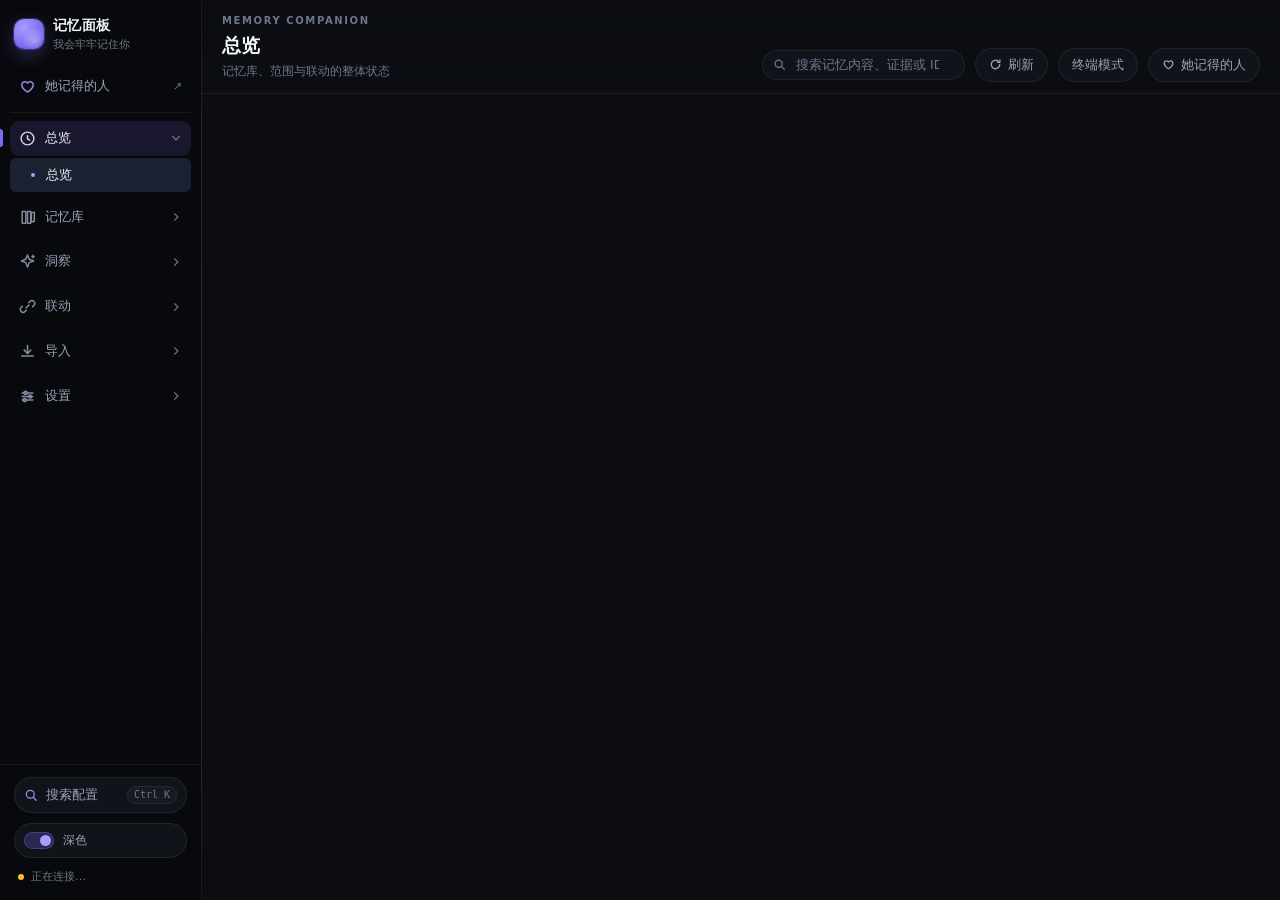
==== commit 1ebf7d9a: "Merge pull request #103 from JosephTian876/feat/module-config-zh-and-global-config-search Keep the 2" ====
--- a/pages/记忆面板/legacy.html
+++ b/pages/记忆面板/legacy.html
@@ -121,6 +121,8 @@
       window.setTimeout(drop, 4000);
     })();
   </script>
-  <script src="/api/plugin/page/bridge-sdk.js"></script><script src="./app.js?v=2.6.9"></script>
+  <script src="/api/plugin/page/bridge-sdk.js"></script>
+  <script src="./search-engine.js?v=2.6.9"></script>
+  <script src="./app.js?v=2.6.9"></script>
 </body>
 </html>
--- a/pages/记忆面板/app.css
+++ b/pages/记忆面板/app.css
@@ -71,8 +71,8 @@
   --text-3: #8a93a8;
   --accent: #6a58e8;
   --accent-2: #8b7bff;
-  --accent-soft: rgba(106, 88, 232, 0.1);
-  --accent-line: rgba(106, 88, 232, 0.3);
+  --accent-soft: rgba(106, 88, 232, 0.13);
+  --accent-line: rgba(106, 88, 232, 0.36);
   --shadow: 0 16px 40px rgba(16, 24, 40, 0.1);
   --shadow-sm: 0 4px 14px rgba(16, 24, 40, 0.07);
   --grid-line: rgba(16, 24, 40, 0.05);
@@ -2237,8 +2237,8 @@
   --text-3: #969373;
   --accent: #7f7500;
   --accent-2: #635d17;
-  --accent-soft: rgba(255, 247, 153, 0.12);
-  --accent-line: rgba(255, 247, 153, 0.32);
+  --accent-soft: rgba(127, 117, 0, 0.13);
+  --accent-line: rgba(127, 117, 0, 0.36);
   --border: rgba(16, 24, 40, 0.10);
   --border-strong: rgba(16, 24, 40, 0.18);
   --grid-line: rgba(16, 24, 40, 0.05);
@@ -2279,8 +2279,8 @@
   --text-3: #739686;
   --accent: #3e8364;
   --accent-2: #225840;
-  --accent-soft: rgba(213, 235, 225, 0.12);
-  --accent-line: rgba(213, 235, 225, 0.32);
+  --accent-soft: rgba(62, 131, 100, 0.13);
+  --accent-line: rgba(62, 131, 100, 0.36);
   --border: rgba(16, 24, 40, 0.10);
   --border-strong: rgba(16, 24, 40, 0.18);
   --grid-line: rgba(16, 24, 40, 0.05);
@@ -2321,8 +2321,8 @@
   --text-3: #967a73;
   --accent: #d63c18;
   --accent-2: #762d1c;
-  --accent-soft: rgba(243, 166, 148, 0.12);
-  --accent-line: rgba(243, 166, 148, 0.32);
+  --accent-soft: rgba(214, 60, 24, 0.12);
+  --accent-line: rgba(214, 60, 24, 0.34);
   --border: rgba(16, 24, 40, 0.10);
   --border-strong: rgba(16, 24, 40, 0.18);
   --grid-line: rgba(16, 24, 40, 0.05);
@@ -2363,8 +2363,8 @@
   --text-3: #967382;
   --accent: #e11f71;
   --accent-2: #851f4a;
-  --accent-soft: rgba(249, 211, 227, 0.12);
-  --accent-line: rgba(249, 211, 227, 0.32);
+  --accent-soft: rgba(225, 31, 113, 0.12);
+  --accent-line: rgba(225, 31, 113, 0.34);
   --border: rgba(16, 24, 40, 0.10);
   --border-strong: rgba(16, 24, 40, 0.18);
   --grid-line: rgba(16, 24, 40, 0.05);
@@ -2405,8 +2405,8 @@
   --text-3: #8a9673;
   --accent: #647e31;
   --accent-2: #485f1b;
-  --accent-soft: rgba(192, 214, 149, 0.12);
-  --accent-line: rgba(192, 214, 149, 0.32);
+  --accent-soft: rgba(100, 126, 49, 0.13);
+  --accent-line: rgba(100, 126, 49, 0.36);
   --border: rgba(16, 24, 40, 0.10);
   --border-strong: rgba(16, 24, 40, 0.18);
   --grid-line: rgba(16, 24, 40, 0.05);
@@ -2447,8 +2447,8 @@
   --text-3: #738596;
   --accent: #3271ae;
   --accent-2: #19436b;
-  --accent-soft: rgba(50, 113, 174, 0.12);
-  --accent-line: rgba(50, 113, 174, 0.32);
+  --accent-soft: rgba(50, 113, 174, 0.13);
+  --accent-line: rgba(50, 113, 174, 0.36);
   --border: rgba(16, 24, 40, 0.10);
   --border-strong: rgba(16, 24, 40, 0.18);
   --grid-line: rgba(16, 24, 40, 0.05);
@@ -2489,8 +2489,8 @@
   --text-3: #967392;
   --accent: #a6559d;
   --accent-2: #702f69;
-  --accent-soft: rgba(166, 85, 157, 0.12);
-  --accent-line: rgba(166, 85, 157, 0.32);
+  --accent-soft: rgba(166, 85, 157, 0.13);
+  --accent-line: rgba(166, 85, 157, 0.36);
   --border: rgba(16, 24, 40, 0.10);
   --border-strong: rgba(16, 24, 40, 0.18);
   --grid-line: rgba(16, 24, 40, 0.05);
@@ -2531,8 +2531,8 @@
   --text-3: #789673;
   --accent: #587d53;
   --accent-2: #324d2e;
-  --accent-soft: rgba(190, 210, 187, 0.12);
-  --accent-line: rgba(190, 210, 187, 0.32);
+  --accent-soft: rgba(88, 125, 83, 0.13);
+  --accent-line: rgba(88, 125, 83, 0.36);
   --border: rgba(16, 24, 40, 0.10);
   --border-strong: rgba(16, 24, 40, 0.18);
   --grid-line: rgba(16, 24, 40, 0.05);
@@ -2573,8 +2573,8 @@
   --text-3: #738296;
   --accent: #3e77c3;
   --accent-2: #1f4b86;
-  --accent-soft: rgba(136, 171, 218, 0.12);
-  --accent-line: rgba(136, 171, 218, 0.32);
+  --accent-soft: rgba(62, 119, 195, 0.13);
+  --accent-line: rgba(62, 119, 195, 0.36);
   --border: rgba(16, 24, 40, 0.10);
   --border-strong: rgba(16, 24, 40, 0.18);
   --grid-line: rgba(16, 24, 40, 0.05);
@@ -2615,8 +2615,8 @@
   --text-3: #967388;
   --accent: #c44391;
   --accent-2: #8b2161;
-  --accent-soft: rgba(240, 207, 227, 0.12);
-  --accent-line: rgba(240, 207, 227, 0.32);
+  --accent-soft: rgba(196, 67, 145, 0.12);
+  --accent-line: rgba(196, 67, 145, 0.34);
   --border: rgba(16, 24, 40, 0.10);
   --border-strong: rgba(16, 24, 40, 0.18);
   --grid-line: rgba(16, 24, 40, 0.05);
@@ -2657,8 +2657,8 @@
   --text-3: #859673;
   --accent: #647c4a;
   --accent-2: #3e512a;
-  --accent-soft: rgba(108, 134, 80, 0.12);
-  --accent-line: rgba(108, 134, 80, 0.32);
+  --accent-soft: rgba(100, 124, 74, 0.13);
+  --accent-line: rgba(100, 124, 74, 0.36);
   --border: rgba(16, 24, 40, 0.10);
   --border-strong: rgba(16, 24, 40, 0.18);
   --grid-line: rgba(16, 24, 40, 0.05);
@@ -2699,8 +2699,8 @@
   --text-3: #738996;
   --accent: #3c7ca1;
   --accent-2: #1c4a66;
-  --accent-soft: rgba(212, 229, 239, 0.12);
-  --accent-line: rgba(212, 229, 239, 0.32);
+  --accent-soft: rgba(60, 124, 161, 0.13);
+  --accent-line: rgba(60, 124, 161, 0.36);
   --border: rgba(16, 24, 40, 0.10);
   --border-strong: rgba(16, 24, 40, 0.18);
   --grid-line: rgba(16, 24, 40, 0.05);
@@ -2741,8 +2741,8 @@
   --text-3: #968973;
   --accent: #585248;
   --accent-2: #4b4130;
-  --accent-soft: rgba(88, 82, 72, 0.12);
-  --accent-line: rgba(88, 82, 72, 0.32);
+  --accent-soft: rgba(88, 82, 72, 0.13);
+  --accent-line: rgba(88, 82, 72, 0.36);
   --border: rgba(16, 24, 40, 0.10);
   --border-strong: rgba(16, 24, 40, 0.18);
   --grid-line: rgba(16, 24, 40, 0.05);
@@ -2783,8 +2783,8 @@
   --text-3: #968e73;
   --accent: #887430;
   --accent-2: #615119;
-  --accent-soft: rgba(235, 227, 199, 0.12);
-  --accent-line: rgba(235, 227, 199, 0.32);
+  --accent-soft: rgba(136, 116, 48, 0.13);
+  --accent-line: rgba(136, 116, 48, 0.36);
   --border: rgba(16, 24, 40, 0.10);
   --border-strong: rgba(16, 24, 40, 0.18);
   --grid-line: rgba(16, 24, 40, 0.05);
@@ -2997,3 +2997,1117 @@
 .row.is-clickable { cursor: pointer; text-align: left; width: 100%; }
 .row.is-clickable:hover { background: rgba(127, 178, 255, 0.08); }
 .bot-id { font-size: 11px; color: var(--text-3); font-weight: 400; margin-left: 6px; }
+
+/* ============================================================
+   模块配置选中态升级 · 分段选项卡 · 全局配置搜索（Ctrl+K）
+   ============================================================ */
+
+.sr-only {
+  position: absolute;
+  width: 1px;
+  height: 1px;
+  padding: 0;
+  margin: -1px;
+  overflow: hidden;
+  clip: rect(0, 0, 0, 0);
+  white-space: nowrap;
+  border: 0;
+}
+
+/* ---------- 1. 模块配置导航选中态与悬停层次 ---------- */
+.config-main {
+  display: grid;
+  gap: 14px;
+  min-width: 0;
+}
+
+.config-card .card-head h3 {
+  font-size: 15px;
+  font-weight: 640;
+}
+.config-card .card-head .card-sub {
+  font-size: 12px;
+  color: var(--text-2);
+  line-height: 1.62;
+  margin-top: 4px;
+  max-width: 72ch;
+}
+
+.config-nav {
+  gap: 2px;
+}
+
+.config-nav button[data-module] {
+  position: relative;
+  border: 1px solid transparent;
+  padding: 8px 10px 8px 11px;
+  transition: background-color 0.16s var(--ease), color 0.16s var(--ease), border-color 0.16s var(--ease), box-shadow 0.16s var(--ease);
+}
+
+.config-nav button[data-module]:hover:not(.is-active) {
+  background: rgba(255, 255, 255, 0.045);
+  color: var(--text);
+  border-color: transparent;
+}
+[data-theme="light"] .config-nav button[data-module]:hover:not(.is-active) {
+  background: rgba(16, 24, 40, 0.04);
+  color: var(--text);
+}
+
+.config-nav button[data-module].is-active {
+  background: var(--accent-soft);
+  color: var(--accent-2);
+  font-weight: 620;
+  border-color: var(--accent-line);
+  box-shadow: inset 3px 0 0 var(--accent);
+  padding-left: 12px;
+}
+.config-nav button[data-module].is-active em {
+  color: var(--accent-2);
+  font-weight: 620;
+}
+[data-theme="light"]:not([data-palette]) .config-nav button[data-module].is-active,
+[data-theme="light"]:not([data-palette]) .config-nav button[data-module].is-active em {
+  color: var(--accent);
+}
+.config-nav button[data-module]:focus-visible {
+  outline: 2px solid var(--accent);
+  outline-offset: -2px;
+}
+
+/* 模块列表顶部内联全局配置快搜触发器 */
+.config-nav button.config-nav-search {
+  display: flex;
+  align-items: center;
+  gap: 7px;
+  width: 100%;
+  margin-bottom: 6px;
+  padding: 7px 9px;
+  border: 1px solid var(--border);
+  border-radius: var(--r-sm);
+  background: var(--surface-2);
+  color: var(--text-3);
+  font-size: 12px;
+  cursor: pointer;
+  transition: border-color 0.16s var(--ease), background-color 0.16s var(--ease), color 0.16s var(--ease);
+}
+.config-nav button.config-nav-search:hover {
+  border-color: var(--accent-line);
+  background: var(--surface-hover);
+  color: var(--text);
+}
+.config-nav button.config-nav-search:focus-visible {
+  outline: 2px solid var(--accent);
+  outline-offset: 1px;
+}
+.config-nav-search-icon {
+  width: 13px;
+  height: 13px;
+  flex: none;
+  opacity: 0.78;
+}
+.config-nav-search-icon svg {
+  width: 100%;
+  height: 100%;
+  display: block;
+}
+.config-nav button.config-nav-search > span:not(.config-nav-search-icon) {
+  min-width: 0;
+  overflow: hidden;
+  text-overflow: ellipsis;
+  white-space: nowrap;
+}
+.cfg-kbd {
+  margin-left: auto;
+  flex: none;
+  padding: 1px 5px;
+  border-radius: 5px;
+  border: 1px solid var(--border);
+  background: var(--surface);
+  color: var(--text-3);
+  font-family: var(--font-mono);
+  font-size: 10px;
+  line-height: 1.45;
+  letter-spacing: 0.02em;
+}
+
+/* ---------- 2. 向量存储精度等直观分段选择卡 ---------- */
+.config-field.is-choice-field {
+  grid-template-columns: minmax(0, 1fr);
+  gap: 10px;
+}
+
+.cfg-choice-group {
+  display: grid;
+  grid-template-columns: repeat(auto-fit, minmax(min(220px, 100%), 1fr));
+  gap: 10px;
+}
+
+.cfg-choice-card {
+  display: flex;
+  flex-direction: column;
+  align-items: flex-start;
+  gap: 6px;
+  width: 100%;
+  padding: 11px 13px;
+  border-radius: var(--r-sm);
+  border: 1px solid var(--border);
+  background: var(--surface-2);
+  color: var(--text);
+  text-align: left;
+  cursor: pointer;
+  transition: border-color 0.16s var(--ease), background-color 0.16s var(--ease), box-shadow 0.16s var(--ease), transform 0.16s var(--ease);
+}
+.cfg-choice-card:hover:not(:disabled):not(.is-active) {
+  border-color: var(--border-strong);
+  background: var(--surface-hover);
+}
+.cfg-choice-card.is-active {
+  background: var(--accent-soft);
+  border-color: var(--accent);
+  box-shadow: 0 0 0 1px var(--accent-line), var(--shadow-sm);
+}
+.cfg-choice-card:focus-visible {
+  outline: 2px solid var(--accent);
+  outline-offset: 2px;
+}
+.cfg-choice-card:disabled {
+  opacity: 0.56;
+  cursor: not-allowed;
+}
+
+.cfg-choice-head {
+  display: flex;
+  align-items: center;
+  flex-wrap: wrap;
+  gap: 6px;
+  width: 100%;
+}
+.cfg-choice-dot {
+  width: 14px;
+  height: 14px;
+  border-radius: 99px;
+  border: 1.5px solid var(--border-strong);
+  background: var(--surface);
+  flex: none;
+  position: relative;
+  transition: border-color 0.16s var(--ease), background-color 0.16s var(--ease);
+}
+.cfg-choice-card.is-active .cfg-choice-dot {
+  border-color: var(--accent);
+  background: var(--accent);
+}
+.cfg-choice-card.is-active .cfg-choice-dot::after {
+  content: "";
+  position: absolute;
+  inset: 3px;
+  border-radius: 99px;
+  background: var(--surface);
+}
+.cfg-choice-title {
+  font-size: 13px;
+  font-weight: 620;
+  color: var(--text);
+}
+.cfg-choice-card.is-active .cfg-choice-title {
+  color: var(--accent-2);
+}
+[data-theme="light"]:not([data-palette]) .cfg-choice-card.is-active .cfg-choice-title {
+  color: var(--accent);
+}
+.cfg-choice-tag {
+  padding: 1px 6px;
+  border-radius: 99px;
+  font-size: 10.5px;
+  font-weight: 560;
+  background: var(--surface-3);
+  color: var(--text-2);
+  border: 1px solid var(--border);
+}
+.cfg-choice-card.is-active .cfg-choice-tag {
+  background: var(--surface);
+  color: var(--accent-2);
+  border-color: var(--accent-line);
+}
+[data-theme="light"]:not([data-palette]) .cfg-choice-card.is-active .cfg-choice-tag {
+  color: var(--accent);
+}
+.cfg-choice-code {
+  margin-left: auto;
+  font-family: var(--font-mono);
+  font-size: 10.5px;
+  color: var(--text-3);
+  padding: 1px 5px;
+  border-radius: 5px;
+  background: var(--surface);
+  border: 1px solid var(--border);
+}
+.cfg-choice-desc {
+  font-size: 11.5px;
+  line-height: 1.52;
+  color: var(--text-2);
+  padding-left: 20px;
+}
+
+/* ---------- 3. 搜索命中定位 2.2s 呼吸脉冲高亮 ---------- */
+.config-field {
+  border-radius: var(--r-sm);
+  transition: background-color 0.25s var(--ease), box-shadow 0.25s var(--ease);
+}
+.config-field.is-search-hit {
+  margin: -10px -10px 0;
+  padding: 10px 10px 13px;
+  border-bottom-color: transparent;
+  background: var(--accent-soft);
+  box-shadow: 0 0 0 1.5px var(--accent), 0 0 0 5px var(--accent-soft);
+  animation: cfg-search-pulse 2.2s var(--ease) both;
+}
+.config-field:last-child.is-search-hit {
+  margin-bottom: -13px;
+}
+@keyframes cfg-search-pulse {
+  0% {
+    background: var(--accent-soft);
+    box-shadow: 0 0 0 2px var(--accent), 0 0 0 8px var(--accent-soft);
+  }
+  38% {
+    background: var(--accent-soft);
+    box-shadow: 0 0 0 1.5px var(--accent), 0 0 0 4px var(--accent-soft);
+  }
+  72% {
+    background: var(--accent-soft);
+    box-shadow: 0 0 0 1.5px var(--accent-line), 0 0 0 2px transparent;
+  }
+  100% {
+    background: transparent;
+    box-shadow: 0 0 0 0 transparent;
+  }
+}
+@media (prefers-reduced-motion: reduce) {
+  .config-field.is-search-hit {
+    animation: none;
+    box-shadow: 0 0 0 1.5px var(--accent);
+  }
+}
+
+/* ---------- 4. 侧栏底部「搜索配置」入口按钮 ---------- */
+.rail-search-btn {
+  display: flex;
+  align-items: center;
+  gap: 8px;
+  width: 100%;
+  padding: 7px 9px;
+  border: 1px solid var(--border);
+  border-radius: 99px;
+  background: var(--surface);
+  color: var(--text-2);
+  font-size: 12.5px;
+  cursor: pointer;
+  transition: border-color 0.18s var(--ease), background-color 0.18s var(--ease), color 0.18s var(--ease);
+}
+.rail-search-btn:hover {
+  border-color: var(--accent-line);
+  background: var(--surface-2);
+  color: var(--text);
+}
+.rail-search-btn:focus-visible {
+  outline: 2px solid var(--accent);
+  outline-offset: 2px;
+}
+.rail-search-icon {
+  width: 14px;
+  height: 14px;
+  flex: none;
+  color: var(--accent-2);
+  opacity: 0.92;
+}
+[data-theme="light"]:not([data-palette]) .rail-search-icon {
+  color: var(--accent);
+}
+.rail-search-icon svg {
+  width: 100%;
+  height: 100%;
+  display: block;
+}
+.rail-search-label {
+  flex: 1;
+  text-align: left;
+  font-weight: 500;
+  white-space: nowrap;
+  overflow: hidden;
+  text-overflow: ellipsis;
+}
+.rail-search-kbd {
+  flex: none;
+  padding: 1px 6px;
+  border-radius: 99px;
+  border: 1px solid var(--border);
+  background: var(--surface-2);
+  color: var(--text-3);
+  font-family: var(--font-mono);
+  font-size: 10px;
+  line-height: 1.45;
+}
+
+/* ---------- 5. 全局配置搜索弹窗 ---------- */
+.cfg-search-overlay[hidden] {
+  display: none;
+}
+.cfg-search-overlay {
+  position: fixed;
+  inset: 0;
+  z-index: 95;
+  display: flex;
+  align-items: flex-start;
+  justify-content: center;
+  padding: min(7vh, 56px) 20px 28px;
+  background: rgba(8, 10, 15, 0.56);
+  backdrop-filter: blur(8px);
+  -webkit-backdrop-filter: blur(8px);
+  opacity: 0;
+  pointer-events: none;
+  transition: opacity 0.16s cubic-bezier(0.4, 0, 1, 1);
+}
+[data-theme="light"] .cfg-search-overlay {
+  background: rgba(16, 24, 40, 0.32);
+}
+.cfg-search-overlay.is-open {
+  opacity: 1;
+  pointer-events: auto;
+  transition: opacity 0.18s cubic-bezier(0.22, 1, 0.36, 1);
+}
+
+.cfg-search-dialog {
+  width: min(840px, 90vw);
+  max-height: min(78vh, 700px);
+  display: flex;
+  flex-direction: column;
+  overflow: hidden;
+  border-radius: var(--r-lg);
+  border: 1px solid var(--border-strong);
+  background: var(--surface);
+  color: var(--text);
+  box-shadow: var(--shadow), 0 0 0 1px var(--border);
+  opacity: 0;
+  transform: translateY(-10px) scale(0.975);
+  transition: transform 0.16s cubic-bezier(0.4, 0, 1, 1), opacity 0.15s cubic-bezier(0.4, 0, 1, 1);
+}
+.cfg-search-overlay.is-open .cfg-search-dialog {
+  opacity: 1;
+  transform: none;
+  transition: transform 0.22s cubic-bezier(0.22, 1, 0.36, 1), opacity 0.18s cubic-bezier(0.22, 1, 0.36, 1);
+}
+
+.cfg-search-head {
+  display: flex;
+  align-items: center;
+  gap: 12px;
+  padding: 15px 20px;
+  border-bottom: 1px solid var(--border);
+  background: var(--surface);
+  flex: none;
+}
+.cfg-search-icon {
+  width: 19px;
+  height: 19px;
+  flex: none;
+  color: var(--accent-2);
+}
+[data-theme="light"]:not([data-palette]) .cfg-search-icon {
+  color: var(--accent);
+}
+.cfg-search-icon svg {
+  width: 100%;
+  height: 100%;
+  display: block;
+}
+.cfg-search-input {
+  flex: 1;
+  min-width: 0;
+  border: 0;
+  outline: 0;
+  background: transparent;
+  color: var(--text);
+  font-size: 15px;
+  line-height: 1.48;
+}
+.cfg-search-input::placeholder {
+  color: var(--text-3);
+  font-size: 13.5px;
+}
+.cfg-search-input::-webkit-search-cancel-button,
+.cfg-search-input::-webkit-search-decoration,
+.cfg-search-input::-webkit-search-results-button,
+.cfg-search-input::-webkit-search-results-decoration {
+  -webkit-appearance: none;
+  appearance: none;
+  display: none;
+}
+.cfg-search-clear {
+  width: 24px;
+  height: 24px;
+  border-radius: 99px;
+  border: 0;
+  background: var(--surface-3);
+  color: var(--text-2);
+  font-size: 15px;
+  line-height: 1;
+  cursor: pointer;
+  flex: none;
+  display: grid;
+  place-items: center;
+}
+.cfg-search-clear:hover {
+  background: var(--border-strong);
+  color: var(--text);
+}
+.cfg-search-count {
+  font-family: var(--font-mono);
+  font-size: 11.5px;
+  color: var(--text-3);
+  white-space: nowrap;
+  flex: none;
+}
+.cfg-search-esc {
+  flex: none;
+  padding: 4px 9px;
+  border-radius: 6px;
+  border: 1px solid var(--border);
+  background: var(--surface-2);
+  color: var(--text-3);
+  font-family: var(--font-mono);
+  font-size: 11px;
+  cursor: pointer;
+  transition: border-color 0.14s var(--ease), color 0.14s var(--ease);
+}
+.cfg-search-esc:hover {
+  border-color: var(--border-strong);
+  color: var(--text);
+}
+
+.cfg-search-body {
+  flex: 1;
+  min-height: 360px;
+  overflow-y: auto;
+  padding: 12px 14px;
+  display: flex;
+  flex-direction: column;
+  gap: 5px;
+  overscroll-behavior: contain;
+  scrollbar-width: thin;
+  scrollbar-color: var(--border-strong) transparent;
+}
+.cfg-search-body::-webkit-scrollbar {
+  width: 7px;
+}
+.cfg-search-body::-webkit-scrollbar-thumb {
+  background: var(--border-strong);
+  border-radius: 99px;
+}
+.cfg-search-body::-webkit-scrollbar-track {
+  background: transparent;
+}
+
+.cfg-search-welcome {
+  padding: 10px 8px 14px;
+}
+.cfg-search-sec-label {
+  font-size: 11.5px;
+  font-weight: 600;
+  letter-spacing: 0.04em;
+  color: var(--text-3);
+  margin-bottom: 10px;
+}
+.cfg-search-chips {
+  display: flex;
+  flex-wrap: wrap;
+  gap: 8px;
+}
+.cfg-search-chip {
+  padding: 6px 13px;
+  border-radius: 99px;
+  border: 1px solid var(--border);
+  background: var(--surface-2);
+  color: var(--text-2);
+  font-size: 12.5px;
+  cursor: pointer;
+  transition: border-color 0.15s var(--ease), background-color 0.15s var(--ease), color 0.15s var(--ease);
+}
+.cfg-search-chip:hover {
+  border-color: var(--accent-line);
+  background: var(--accent-soft);
+  color: var(--accent-2);
+}
+[data-theme="light"]:not([data-palette]) .cfg-search-chip:hover {
+  color: var(--accent);
+}
+
+.cfg-search-modgrid {
+  display: grid;
+  grid-template-columns: repeat(2, minmax(0, 1fr));
+  gap: 10px;
+}
+@media (max-width: 560px) {
+  .cfg-search-modgrid {
+    grid-template-columns: minmax(0, 1fr);
+  }
+}
+.cfg-search-modcard {
+  display: grid;
+  grid-template-columns: minmax(0, 1fr) auto;
+  gap: 4px 10px;
+  align-items: center;
+  padding: 11px 14px;
+  border-radius: var(--r-sm);
+  border: 1px solid var(--border);
+  background: var(--surface-2);
+  color: var(--text);
+  text-align: left;
+  cursor: pointer;
+  transition: border-color 0.15s var(--ease), background-color 0.15s var(--ease);
+}
+.cfg-search-modcard:hover {
+  border-color: var(--accent-line);
+  background: var(--accent-soft);
+}
+.cfg-search-modcard b {
+  font-size: 13px;
+  font-weight: 600;
+}
+.cfg-search-modcard em {
+  font-style: normal;
+  font-family: var(--font-mono);
+  font-size: 11px;
+  color: var(--text-3);
+}
+.cfg-search-modcard span {
+  grid-column: 1 / -1;
+  font-size: 11.5px;
+  color: var(--text-3);
+  overflow: hidden;
+  text-overflow: ellipsis;
+  white-space: nowrap;
+}
+
+.cfg-search-item {
+  display: flex;
+  flex-direction: column;
+  gap: 5px;
+  width: 100%;
+  padding: 12px 15px;
+  border-radius: var(--r-sm);
+  border: 1px solid transparent;
+  background: transparent;
+  color: var(--text);
+  text-align: left;
+  cursor: pointer;
+  transition: background-color 0.13s var(--ease), border-color 0.13s var(--ease), box-shadow 0.13s var(--ease);
+}
+.cfg-search-item:hover {
+  background: var(--surface-2);
+}
+.cfg-search-item.is-selected {
+  background: var(--accent-soft);
+  border-color: var(--accent-line);
+  box-shadow: inset 3px 0 0 var(--accent);
+}
+.cfg-search-row-top {
+  display: flex;
+  align-items: center;
+  justify-content: space-between;
+  gap: 10px;
+}
+.cfg-search-crumb {
+  display: flex;
+  align-items: center;
+  flex-wrap: wrap;
+  gap: 6px;
+  min-width: 0;
+  font-size: 13.5px;
+}
+.cfg-search-mod {
+  color: var(--text-2);
+  font-weight: 500;
+}
+.cfg-search-sep {
+  color: var(--text-3);
+  font-size: 12px;
+}
+.cfg-search-title {
+  color: var(--text);
+  font-weight: 620;
+}
+.cfg-search-tags {
+  display: inline-flex;
+  align-items: center;
+  gap: 5px;
+  flex: none;
+}
+.cfg-search-tag {
+  padding: 1px 6px;
+  border-radius: 99px;
+  font-size: 10.5px;
+  font-weight: 540;
+  line-height: 1.5;
+  white-space: nowrap;
+  border: 1px solid var(--border);
+  background: var(--surface-2);
+  color: var(--text-2);
+}
+.cfg-search-tag.is-alias {
+  background: var(--accent-soft);
+  border-color: var(--accent-line);
+  color: var(--accent-2);
+}
+[data-theme="light"]:not([data-palette]) .cfg-search-tag.is-alias {
+  color: var(--accent);
+}
+.cfg-search-tag.is-pinyin {
+  background: rgba(56, 189, 248, 0.13);
+  border-color: rgba(56, 189, 248, 0.34);
+  color: #38bdf8;
+}
+[data-theme="light"] .cfg-search-tag.is-pinyin {
+  background: rgba(2, 132, 199, 0.11);
+  border-color: rgba(2, 132, 199, 0.30);
+  color: #0369a1;
+}
+.cfg-search-tag.is-fuzzy {
+  background: rgba(251, 191, 36, 0.14);
+  border-color: rgba(251, 191, 36, 0.36);
+  color: var(--warn);
+}
+[data-theme="light"] .cfg-search-tag.is-fuzzy {
+  background: rgba(180, 83, 9, 0.11);
+  border-color: rgba(180, 83, 9, 0.30);
+  color: #92400e;
+}
+.cfg-search-tag.is-adv {
+  background: var(--surface-3);
+  color: var(--text-3);
+}
+.cfg-search-tag.is-lock {
+  background: var(--surface-3);
+  color: var(--text-3);
+}
+.cfg-search-desc {
+  font-size: 12px;
+  color: var(--text-2);
+  line-height: 1.55;
+  display: -webkit-box;
+  -webkit-line-clamp: 2;
+  -webkit-box-orient: vertical;
+  overflow: hidden;
+}
+.cfg-search-key {
+  font-size: 11px;
+  color: var(--text-3);
+  opacity: 0.82;
+}
+.cfg-search-mark {
+  background: var(--accent-soft);
+  color: var(--accent-2);
+  font-weight: 640;
+  border-radius: 3px;
+  padding: 0 2px;
+  box-decoration-break: clone;
+}
+[data-theme="light"]:not([data-palette]) .cfg-search-mark {
+  color: var(--accent);
+}
+
+.cfg-search-empty {
+  padding: 36px 20px;
+  text-align: center;
+  display: flex;
+  flex-direction: column;
+  align-items: center;
+  gap: 6px;
+}
+.cfg-search-empty b {
+  font-size: 13.5px;
+  font-weight: 600;
+  color: var(--text);
+}
+.cfg-search-empty span {
+  font-size: 12px;
+  color: var(--text-3);
+  max-width: 44ch;
+  line-height: 1.6;
+}
+
+.cfg-search-foot {
+  display: flex;
+  align-items: center;
+  flex-wrap: wrap;
+  gap: 16px;
+  padding: 11px 20px;
+  border-top: 1px solid var(--border);
+  background: var(--surface-2);
+  font-size: 11.5px;
+  color: var(--text-3);
+  flex: none;
+}
+.cfg-search-foot kbd {
+  display: inline-block;
+  margin-right: 3px;
+  padding: 1px 5px;
+  border-radius: 4px;
+  border: 1px solid var(--border);
+  background: var(--surface);
+  font-family: var(--font-mono);
+  font-size: 10px;
+  color: var(--text-2);
+}
+.cfg-search-foot-right {
+  margin-left: auto;
+}
+
+/* ---------- 6. 终端模式（cinema）与响应式适配 ---------- */
+html[data-ui-mode="cinema"] .rail-search-btn {
+  border-radius: 0;
+  background: rgba(167, 180, 154, 0.06);
+  border-color: rgba(164, 174, 143, 0.18);
+  color: rgba(232, 235, 224, 0.72);
+  font-family: var(--font-mono);
+}
+html[data-ui-mode="cinema"] .rail-search-btn:hover {
+  background: rgba(167, 180, 154, 0.14);
+  border-color: rgba(167, 180, 154, 0.42);
+  color: #f2f0e9;
+}
+html[data-ui-mode="cinema"] .rail-search-icon { color: #a7b49a; }
+html[data-ui-mode="cinema"] .rail-search-kbd {
+  border-radius: 0;
+  background: rgba(167, 180, 154, 0.10);
+  border-color: rgba(164, 174, 143, 0.24);
+  color: rgba(232, 235, 224, 0.65);
+}
+html[data-ui-mode="cinema"] .config-nav {
+  border-radius: 0;
+  border-color: rgba(73, 77, 61, 0.24);
+  background: rgba(249, 247, 242, 0.58);
+}
+html[data-ui-mode="cinema"] .config-nav button.config-nav-search {
+  border-radius: 0;
+  border-color: rgba(73, 77, 61, 0.26);
+  background: rgba(255, 255, 255, 0.34);
+  color: #59604b;
+}
+html[data-ui-mode="cinema"] .config-nav button[data-module] {
+  border-radius: 0;
+  color: rgba(36, 37, 31, 0.64);
+}
+html[data-ui-mode="cinema"] .config-nav button[data-module]:hover:not(.is-active) {
+  background: rgba(89, 96, 75, 0.07);
+  color: #24251f;
+}
+html[data-ui-mode="cinema"] .config-nav button[data-module].is-active {
+  background: rgba(89, 96, 75, 0.15);
+  border-color: rgba(89, 96, 75, 0.38);
+  box-shadow: inset 3px 0 0 #59604b;
+  color: #24251f;
+}
+html[data-ui-mode="cinema"] .config-nav button[data-module].is-active em {
+  color: #59604b;
+}
+html[data-ui-mode="cinema"] .cfg-choice-card,
+html[data-ui-mode="cinema"] .cfg-search-dialog,
+html[data-ui-mode="cinema"] .cfg-search-item,
+html[data-ui-mode="cinema"] .cfg-search-modcard,
+html[data-ui-mode="cinema"] .cfg-search-chip {
+  border-radius: 0;
+}
+html[data-ui-mode="cinema"] .cfg-choice-card {
+  background: #f9f7f2;
+  border-color: rgba(73, 77, 61, 0.28);
+  color: #24251f;
+}
+html[data-ui-mode="cinema"] .cfg-choice-card.is-active {
+  background: #eae8df;
+  border-color: #59604b;
+  box-shadow: none;
+}
+html[data-ui-mode="cinema"] .cfg-search-overlay {
+  background: rgba(36, 37, 31, 0.42);
+}
+html[data-ui-mode="cinema"] .cfg-search-dialog {
+  background: #f4f1ea;
+  border-color: rgba(73, 77, 61, 0.38);
+  color: #24251f;
+  box-shadow: 0 22px 54px rgba(36, 37, 31, 0.24);
+}
+html[data-ui-mode="cinema"] .cfg-search-head {
+  background: #f4f1ea;
+  border-bottom-color: rgba(73, 77, 61, 0.24);
+}
+html[data-ui-mode="cinema"] .cfg-search-foot {
+  background: #eae6dc;
+  border-top-color: rgba(73, 77, 61, 0.22);
+  color: rgba(36, 37, 31, 0.68);
+}
+html[data-ui-mode="cinema"] .cfg-search-icon {
+  color: #59604b;
+}
+html[data-ui-mode="cinema"] .cfg-search-input,
+html[data-ui-mode="cinema"] .cfg-search-title,
+html[data-ui-mode="cinema"] .cfg-search-empty b,
+html[data-ui-mode="cinema"] .cfg-search-modcard b {
+  color: #24251f;
+}
+html[data-ui-mode="cinema"] .cfg-search-input::placeholder,
+html[data-ui-mode="cinema"] .cfg-search-count,
+html[data-ui-mode="cinema"] .cfg-search-sec-label,
+html[data-ui-mode="cinema"] .cfg-search-key {
+  color: rgba(36, 37, 31, 0.56);
+}
+html[data-ui-mode="cinema"] .cfg-search-mod,
+html[data-ui-mode="cinema"] .cfg-search-desc {
+  color: rgba(36, 37, 31, 0.72);
+}
+html[data-ui-mode="cinema"] .cfg-search-chip,
+html[data-ui-mode="cinema"] .cfg-search-modcard,
+html[data-ui-mode="cinema"] .cfg-search-esc,
+html[data-ui-mode="cinema"] .cfg-search-foot kbd {
+  background: #faf8f3;
+  border-color: rgba(73, 77, 61, 0.28);
+  color: #24251f;
+}
+html[data-ui-mode="cinema"] .cfg-search-item:hover {
+  background: rgba(89, 96, 75, 0.08);
+}
+html[data-ui-mode="cinema"] .cfg-search-item.is-selected {
+  background: rgba(89, 96, 75, 0.15);
+  border-color: rgba(89, 96, 75, 0.38);
+  box-shadow: inset 3px 0 0 #59604b;
+}
+html[data-ui-mode="cinema"] .cfg-search-mark {
+  background: rgba(89, 96, 75, 0.18);
+  color: #24251f;
+}
+html[data-ui-mode="cinema"] .cfg-search-tag {
+  background: #eae6dc;
+  border-color: rgba(73, 77, 61, 0.28);
+  color: #39402d;
+}
+html[data-ui-mode="cinema"] .cfg-search-tag.is-alias {
+  background: rgba(89, 96, 75, 0.15);
+  border-color: rgba(89, 96, 75, 0.38);
+  color: #39402d;
+}
+html[data-ui-mode="cinema"] .cfg-search-tag.is-pinyin {
+  background: rgba(2, 132, 199, 0.12);
+  border-color: rgba(2, 132, 199, 0.34);
+  color: #0369a1;
+}
+html[data-ui-mode="cinema"] .cfg-search-tag.is-fuzzy {
+  background: rgba(180, 83, 9, 0.12);
+  border-color: rgba(180, 83, 9, 0.34);
+  color: #92400e;
+}
+
+@media (max-width: 900px) {
+  .rail-search-label,
+  .rail-search-kbd {
+    display: none;
+  }
+  .rail-search-btn {
+    justify-content: center;
+    padding: 8px 0;
+  }
+}
+
+@media (max-width: 640px) {
+  .rail-search-btn {
+    width: auto;
+    padding: 6px 9px;
+    gap: 0;
+  }
+  .cfg-search-overlay {
+    padding: 12px 10px 18px;
+  }
+  .cfg-search-dialog {
+    width: 100%;
+    max-height: 86vh;
+  }
+  .cfg-search-head {
+    padding: 12px 14px;
+    gap: 9px;
+  }
+  .cfg-search-body {
+    min-height: 220px;
+    padding: 10px;
+  }
+  .cfg-search-foot {
+    padding: 9px 14px;
+    gap: 10px;
+  }
+  .cfg-search-count,
+  .cfg-search-foot-right {
+    display: none;
+  }
+}
+
+@media (max-height: 620px) {
+  .cfg-search-overlay {
+    padding-top: 16px;
+    padding-bottom: 16px;
+  }
+  .cfg-search-dialog {
+    max-height: calc(100vh - 32px);
+  }
+  .cfg-search-body {
+    min-height: 200px;
+  }
+}
+
+/* ---------- 7. 全站弹窗 / 抽屉 / 折叠框双向丝滑过渡 ---------- */
+:root {
+  --mc-ease-out: cubic-bezier(0.22, 1, 0.36, 1);
+  --mc-ease-in: cubic-bezier(0.4, 0, 1, 1);
+}
+
+/* 模块切换卡片轻柔入场 */
+@keyframes cfg-card-in {
+  from { opacity: 0; transform: translateY(5px); }
+  to { opacity: 1; transform: none; }
+}
+.config-card {
+  animation: cfg-card-in 0.2s var(--mc-ease-out) both;
+}
+.cfg-choice-card:active:not(:disabled) {
+  transform: scale(0.99);
+}
+
+/* 「高级项」可折叠框双向展开/收起 + 箭头平滑旋转 */
+.config-advanced > summary {
+  display: flex;
+  align-items: center;
+  gap: 6px;
+  padding: 4px 0;
+  transition: opacity 0.18s var(--mc-ease-out), color 0.18s var(--mc-ease-out);
+}
+.config-advanced > summary:hover {
+  opacity: 0.96;
+}
+.config-advanced > summary::before {
+  content: "▸";
+  display: inline-block;
+  font-size: 11px;
+  line-height: 1;
+  transition: transform 0.22s var(--mc-ease-out);
+}
+.config-advanced[open] > summary::before {
+  content: "▸";
+}
+.config-advanced[open]:not(.is-closing) > summary::before {
+  transform: rotate(90deg);
+}
+.config-advanced-body {
+  will-change: height, opacity;
+}
+.config-advanced-inner {
+  display: flex;
+  flex-direction: column;
+  gap: 14px;
+  padding-top: 12px;
+}
+
+/* 抽屉与遮罩同步双向淡入淡出（关闭态彻底隐藏且不拦截焦点/点击） */
+.scrim {
+  animation: none;
+  opacity: 0;
+  pointer-events: none;
+  transition: opacity 0.2s var(--mc-ease-in);
+}
+.scrim.is-open {
+  opacity: 1;
+  pointer-events: auto;
+  transition: opacity 0.22s var(--mc-ease-out);
+}
+.drawer {
+  opacity: 0;
+  visibility: hidden;
+  pointer-events: none;
+  transition: transform 0.28s var(--mc-ease-out), opacity 0.2s var(--mc-ease-in), visibility 0s linear 0.28s;
+}
+.drawer.is-open {
+  opacity: 1;
+  visibility: visible;
+  pointer-events: auto;
+  transform: none;
+  transition: transform 0.28s var(--mc-ease-out), opacity 0.22s var(--mc-ease-out), visibility 0s linear 0s;
+}
+
+/* 危险操作确认弹窗双向微缩放淡入淡出（退场 160ms < JS 180ms 零截断） */
+.inline-confirm-overlay {
+  backdrop-filter: blur(4px);
+  -webkit-backdrop-filter: blur(4px);
+  opacity: 0;
+  pointer-events: none;
+  transition: opacity 0.16s var(--mc-ease-in);
+}
+.inline-confirm-overlay.is-open {
+  opacity: 1;
+  pointer-events: auto;
+  transition: opacity 0.18s var(--mc-ease-out);
+}
+.inline-confirm {
+  opacity: 0;
+  transform: translateY(10px) scale(0.965);
+  transition: transform 0.16s var(--mc-ease-in), opacity 0.15s var(--mc-ease-in);
+}
+.inline-confirm-overlay.is-open .inline-confirm {
+  opacity: 1;
+  transform: none;
+  transition: transform 0.22s var(--mc-ease-out), opacity 0.18s var(--mc-ease-out);
+}
+
+/* 相册大图灯箱双向淡入淡出（退场 160ms < JS 180ms 零截断） */
+.lightbox {
+  animation: none;
+  opacity: 0;
+  pointer-events: none;
+  transition: opacity 0.16s var(--mc-ease-in);
+}
+.lightbox.is-open {
+  opacity: 1;
+  pointer-events: auto;
+  transition: opacity 0.2s var(--mc-ease-out);
+}
+.lightbox img {
+  opacity: 0;
+  transform: scale(0.95) translateY(8px);
+  transition: transform 0.16s var(--mc-ease-in), opacity 0.15s var(--mc-ease-in);
+}
+.lightbox.is-open img {
+  opacity: 1;
+  transform: none;
+  transition: transform 0.24s var(--mc-ease-out), opacity 0.2s var(--mc-ease-out);
+}
+
+@media (prefers-reduced-motion: reduce) {
+  .cfg-search-overlay,
+  .cfg-search-dialog,
+  .config-advanced > summary,
+  .config-advanced > summary::before,
+  .config-advanced-body,
+  .scrim,
+  .drawer,
+  .drawer.is-open,
+  .inline-confirm-overlay,
+  .inline-confirm,
+  .lightbox,
+  .lightbox img,
+  .cfg-choice-card {
+    transition: none;
+  }
+  .cfg-search-dialog,
+  .inline-confirm,
+  .lightbox img {
+    transform: none;
+  }
+  .config-card {
+    animation: none;
+  }
+}
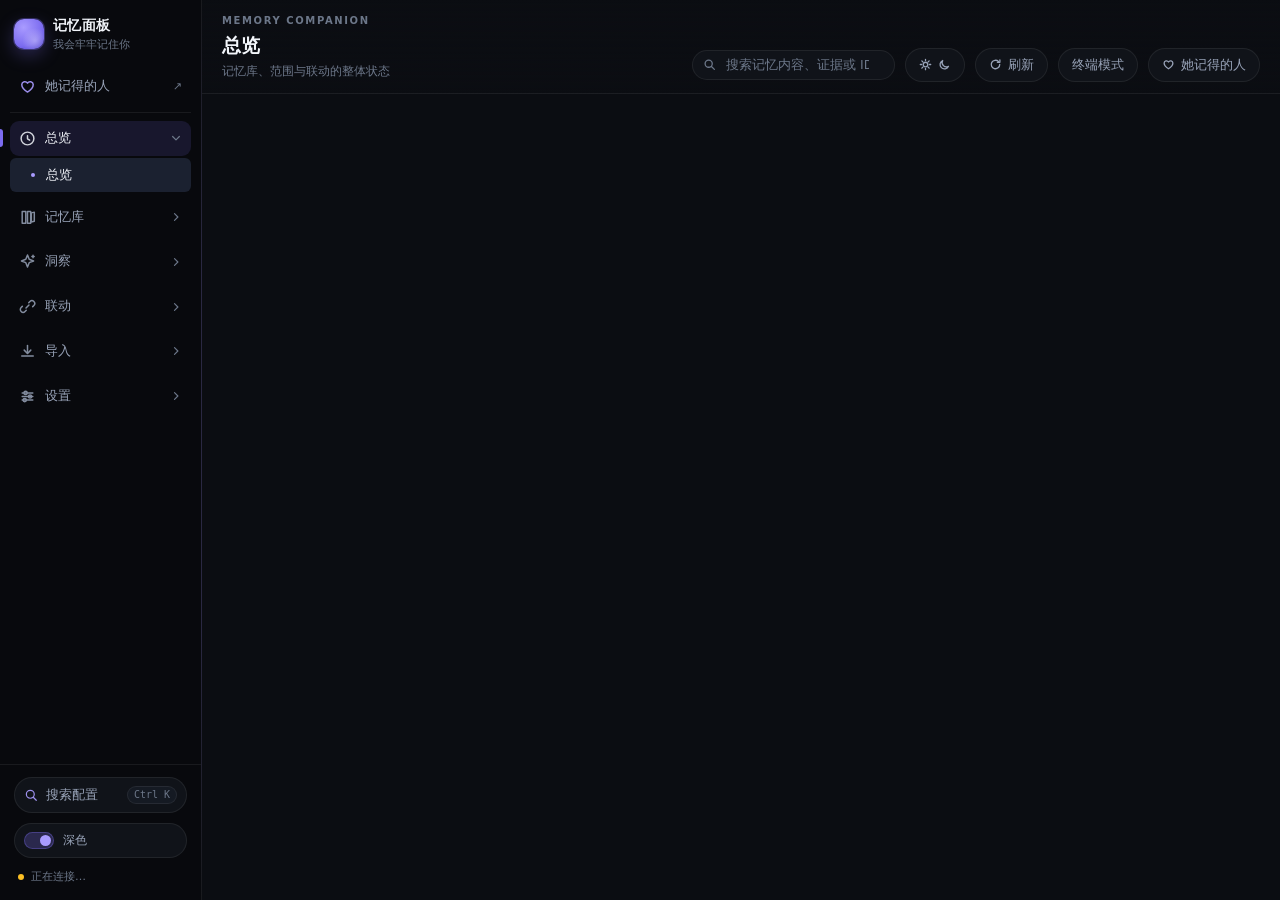
==== commit 2897dbba: "fix(panel): overhaul mobile responsive layout and full-site touch ergonomics" ====
--- a/pages/记忆面板/legacy.html
+++ b/pages/记忆面板/legacy.html
@@ -93,10 +93,13 @@
       <div class="rail-foot"><button class="theme-toggle" id="themeToggle" type="button" aria-label="切换深浅主题"><span class="theme-toggle-track"><span class="theme-toggle-knob"></span></span><span class="theme-toggle-label" id="themeToggleLabel">深色</span></button><div class="rail-status" id="railStatus"><span class="status-dot" aria-hidden="true"></span><span id="railStatusText">正在连接…</span></div></div>
     </aside>
     <main class="main" id="main">
-      <header class="topbar"><div class="topbar-copy"><p class="eyebrow" id="viewEyebrow">Memory Companion</p><h1 id="viewTitle">总览</h1><p class="topbar-hint" id="viewHint">记忆库、范围与联动的整体状态</p></div><div class="topbar-tools"><div class="topbar-search"><svg viewBox="0 0 16 16" aria-hidden="true"><circle cx="7" cy="7" r="4.4"/><path d="M10.4 10.4 14 14"/></svg><input id="globalSearch" type="search" placeholder="搜索记忆内容、证据或 ID" autocomplete="off" /></div><button class="tool-btn" id="refreshBtn" type="button" title="刷新当前视图"><svg viewBox="0 0 16 16" aria-hidden="true"><path d="M13.2 8a5.2 5.2 0 1 1-1.6-3.75"/><path d="M13.4 2.2v3.1h-3.1"/></svg><span>刷新</span></button><button class="tool-btn mode-toggle" id="modeToggle" type="button" aria-pressed="false" aria-label="切换标准界面与终端界面"><span id="modeToggleLabel">终端模式</span></button><a class="tool-btn people-link" id="topbarPeopleLink" data-people-link href="./people.html" title="返回「她记得的人」人物面板" aria-label="返回她记得的人"><svg viewBox="0 0 16 16" aria-hidden="true"><path d="M8 13.2S2.6 10 2.6 6.2A2.9 2.9 0 018 4.9a2.9 2.9 0 015.4 1.3c0 3.8-5.4 7-5.4 7z"/></svg><span>她记得的人</span></a></div></header>
+      <header class="topbar"><div class="topbar-copy"><p class="eyebrow" id="viewEyebrow">Memory Companion</p><h1 id="viewTitle">总览</h1><p class="topbar-hint" id="viewHint">记忆库、范围与联动的整体状态</p></div><div class="topbar-tools"><div class="topbar-search"><svg viewBox="0 0 16 16" aria-hidden="true"><circle cx="7" cy="7" r="4.4"/><path d="M10.4 10.4 14 14"/></svg><input id="globalSearch" type="search" placeholder="搜索记忆内容、证据或 ID" autocomplete="off" /></div><div class="topbar-actions"><button class="tool-btn topbar-theme-btn" id="topbarThemeBtn" type="button" title="切换深浅主题" aria-label="切换深浅主题" aria-pressed="true"><svg class="theme-svg-sun" viewBox="0 0 16 16" aria-hidden="true"><circle cx="8" cy="8" r="2.8"/><path d="M8 1.6v1.6M8 12.8v1.6M1.6 8h1.6M12.8 8h1.6M3.5 3.5l1.1 1.1M11.4 11.4l1.1 1.1M12.5 3.5l-1.1 1.1M4.6 11.4l-1.1 1.1"/></svg><svg class="theme-svg-moon" viewBox="0 0 16 16" aria-hidden="true"><path d="M12.9 10.2A5.2 5.2 0 015.8 3.1a5.4 5.4 0 107.1 7.1z"/></svg></button><button class="tool-btn" id="refreshBtn" type="button" title="刷新当前视图" aria-label="刷新当前视图"><svg viewBox="0 0 16 16" aria-hidden="true"><path d="M13.2 8a5.2 5.2 0 1 1-1.6-3.75"/><path d="M13.4 2.2v3.1h-3.1"/></svg><span>刷新</span></button><button class="tool-btn mode-toggle" id="modeToggle" type="button" aria-pressed="false" title="切换标准界面与终端界面" aria-label="切换标准界面与终端界面"><svg viewBox="0 0 16 16" aria-hidden="true"><rect x="2" y="3" width="12" height="10" rx="1.6"/><path d="M4.8 6.4L7 8.2 4.8 10M8.2 10h3"/></svg><span id="modeToggleLabel">终端模式</span></button><a class="tool-btn people-link" id="topbarPeopleLink" data-people-link href="./people.html" title="返回「她记得的人」人物面板" aria-label="返回她记得的人"><svg viewBox="0 0 16 16" aria-hidden="true"><path d="M8 13.2S2.6 10 2.6 6.2A2.9 2.9 0 018 4.9a2.9 2.9 0 015.4 1.3c0 3.8-5.4 7-5.4 7z"/></svg><span>她记得的人</span></a></div></div></header>
+      <nav class="mobile-subnav" id="mobileSubnav" aria-label="子视图" hidden></nav>
       <div class="content" id="content" tabindex="-1"></div>
     </main>
   </div>
+  <div class="mobile-more-scrim" id="mobileMoreScrim" hidden></div>
+  <section class="mobile-more-sheet" id="mobileMoreSheet" role="dialog" aria-modal="true" aria-label="更多功能" hidden></section>
   <aside class="drawer" id="drawer" aria-hidden="true" aria-label="记忆详情"><div class="drawer-head"><div><p class="eyebrow" id="drawerEyebrow">记忆</p><h2 id="drawerTitle">未选择</h2></div><button class="icon-btn" id="drawerClose" type="button" aria-label="关闭详情"><svg viewBox="0 0 16 16" aria-hidden="true"><path d="M4 4l8 8M12 4l-8 8"/></svg></button></div><div class="drawer-body" id="drawerBody"></div></aside>
   <div class="scrim" id="scrim" hidden></div><div class="busy-layer" id="busyLayer" aria-hidden="true"><span class="busy-ring"></span><b id="busyText">正在处理…</b></div><div class="toast" id="toast" role="status" aria-live="polite"></div>
   <script>
--- a/pages/记忆面板/app.css
+++ b/pages/记忆面板/app.css
@@ -178,8 +178,8 @@
 .rail-brand {
   display: flex;
   align-items: center;
-  gap: 10px;
-  padding: 20px 18px 16px;
+  gap: var(--mc-rail-brand-gap, 10px);
+  padding: var(--mc-rail-brand-pad, 20px 18px 16px);
 }
 
 .brand-mark {
@@ -225,9 +225,9 @@
 .nav-item {
   display: flex;
   align-items: center;
-  gap: 10px;
+  gap: var(--mc-nav-item-gap, 10px);
   width: 100%;
-  padding: 9px 10px;
+  padding: var(--mc-nav-item-pad, 9px 10px);
   border: 0;
   border-radius: var(--r-sm);
   background: transparent;
@@ -411,35 +411,42 @@
   display: flex;
   align-items: flex-end;
   justify-content: space-between;
-  gap: 20px;
-  padding: 22px 30px 16px;
+  gap: var(--mc-topbar-gap, 20px);
+  padding: var(--mc-topbar-pad, 22px 30px 16px);
   border-bottom: 1px solid var(--border);
   background: linear-gradient(180deg, var(--bg), transparent);
 }
 
 .topbar-copy { min-width: 0; }
 .topbar-copy h1 {
-  font-size: 21px;
+  font-size: var(--mc-topbar-h1-size, 21px);
   font-weight: 650;
   letter-spacing: -0.01em;
   margin-top: 1px;
 }
 .topbar-hint {
-  font-size: 12.5px;
+  font-size: var(--mc-topbar-hint-size, 12.5px);
   color: var(--text-3);
-  margin-top: 3px;
+  margin-top: var(--mc-topbar-hint-mt, 3px);
   max-width: 640px;
 }
 
 .topbar-tools { display: flex; align-items: center; gap: 10px; flex: none; }
+.topbar-actions { display: flex; align-items: center; gap: 10px; flex: none; }
+.topbar-theme-btn { display: none; }
+.mode-toggle svg { display: none; }
+.mobile-subnav,
+.mobile-more-btn,
+.mobile-more-scrim,
+.mobile-more-sheet { display: none; }
 
 .topbar-search {
   display: flex;
   align-items: center;
   gap: 8px;
-  padding: 0 12px;
-  height: 34px;
-  min-width: 236px;
+  padding: var(--mc-search-pad, 0 12px);
+  height: var(--mc-search-h, 34px);
+  min-width: var(--mc-search-min-w, 236px);
   border: 1px solid var(--border);
   border-radius: 99px;
   background: var(--surface);
@@ -502,7 +509,7 @@
   flex: 1;
   min-height: 0;
   overflow-y: auto;
-  padding: 22px 30px 44px;
+  padding: var(--mc-content-pad, 22px 30px 44px);
   outline: none;
 }
 .content > * { animation: viewIn 0.36s var(--ease-out) both; }
@@ -515,7 +522,7 @@
 /* ============================================================
    通用组件
    ============================================================ */
-.grid { display: grid; gap: 16px; }
+.grid { display: grid; gap: var(--mc-grid-gap, 16px); }
 .grid.g2 { grid-template-columns: repeat(2, minmax(0, 1fr)); }
 .grid.g3 { grid-template-columns: repeat(3, minmax(0, 1fr)); }
 .grid.g4 { grid-template-columns: repeat(4, minmax(0, 1fr)); }
@@ -532,7 +539,7 @@
   background: var(--surface);
   border: 1px solid var(--border);
   border-radius: var(--r-md);
-  padding: 16px 18px;
+  padding: var(--mc-card-pad, 16px 18px);
   min-width: 0;
   position: relative;
 }
@@ -543,8 +550,8 @@
   display: flex;
   align-items: flex-start;
   justify-content: space-between;
-  gap: 12px;
-  margin-bottom: 13px;
+  gap: var(--mc-card-head-gap, 12px);
+  margin-bottom: var(--mc-card-head-mb, 13px);
 }
 .card-head h3 {
   font-size: 13.5px;
@@ -561,8 +568,8 @@
 /* ---------- KPI ---------- */
 .kpi-row {
   display: grid;
-  grid-template-columns: repeat(auto-fit, minmax(148px, 1fr));
-  gap: 12px;
+  grid-template-columns: var(--mc-kpi-cols, repeat(auto-fit, minmax(148px, 1fr)));
+  gap: var(--mc-kpi-gap, 12px);
 }
 @media (max-width: 900px) {
   .kpi-row { grid-template-columns: repeat(2, minmax(0, 1fr)); }
@@ -572,7 +579,7 @@
   background: var(--surface);
   border: 1px solid var(--border);
   border-radius: var(--r-md);
-  padding: 13px 15px 14px;
+  padding: var(--mc-kpi-pad, 13px 15px 14px);
   position: relative;
   overflow: hidden;
   min-width: 0;
@@ -613,8 +620,8 @@
   display: inline-flex;
   align-items: center;
   gap: 5px;
-  height: 20px;
-  padding: 0 8px;
+  height: var(--mc-badge-h, 20px);
+  padding: var(--mc-badge-pad, 0 8px);
   border-radius: 99px;
   font-size: 11px;
   font-weight: 550;
@@ -672,8 +679,8 @@
   align-items: center;
   justify-content: center;
   gap: 6px;
-  height: 32px;
-  padding: 0 14px;
+  height: var(--mc-btn-h, 32px);
+  padding: var(--mc-btn-pad, 0 14px);
   border: 1px solid var(--border-strong);
   border-radius: var(--r-sm);
   background: var(--surface-2);
@@ -695,17 +702,17 @@
 .btn.is-danger:hover { background: rgba(248, 113, 113, 0.16); }
 .btn.is-ghost { background: transparent; border-color: var(--border); color: var(--text-2); }
 .btn.is-ghost:hover { background: var(--surface-2); color: var(--text); }
-.btn.is-sm { height: 27px; padding: 0 10px; font-size: 11.5px; }
+.btn.is-sm { height: var(--mc-btn-sm-h, 27px); padding: var(--mc-btn-sm-pad, 0 10px); font-size: 11.5px; }
 .btn svg { width: 13px; height: 13px; fill: none; stroke: currentColor; stroke-width: 1.7; stroke-linecap: round; stroke-linejoin: round; }
 
 /* ---------- 列表行 ---------- */
-.row-list { display: flex; flex-direction: column; gap: 8px; }
+.row-list { display: flex; flex-direction: column; gap: var(--mc-row-list-gap, 8px); }
 
 .row {
   display: flex;
   align-items: center;
-  gap: 12px;
-  padding: 10px 13px;
+  gap: var(--mc-row-gap, 12px);
+  padding: var(--mc-row-pad, 10px 13px);
   border: 1px solid var(--border);
   border-radius: var(--r-sm);
   background: var(--surface);
@@ -828,6 +835,22 @@
 html[data-ui-mode="cinema"] .terminal-stage + .recovery-card { margin-top: 16px; }
 
 /* ---------- 表格 ---------- */
+.table-scroll {
+  width: 100%;
+  overflow-x: auto;
+  -webkit-overflow-scrolling: touch;
+  border-radius: var(--r-sm);
+  background:
+    linear-gradient(90deg, var(--surface) 24%, transparent),
+    linear-gradient(270deg, var(--surface) 24%, transparent),
+    radial-gradient(farthest-side at 0 50%, var(--border-strong), transparent),
+    radial-gradient(farthest-side at 100% 50%, var(--border-strong), transparent);
+  background-position: 0 0, 100% 0, 0 50%, 100% 50%;
+  background-repeat: no-repeat;
+  background-size: 28px 100%, 28px 100%, 12px 100%, 12px 100%;
+  background-attachment: local, local, scroll, scroll;
+}
+
 .table {
   width: 100%;
   border-collapse: collapse;
@@ -1268,6 +1291,28 @@
   color: #e8edf8;
   font-size: 12.5px;
 }
+.lightbox-close {
+  position: absolute;
+  top: max(16px, env(safe-area-inset-top));
+  right: 16px;
+  width: 38px;
+  height: 38px;
+  border-radius: 999px;
+  border: 1px solid rgba(255, 255, 255, 0.24);
+  background: rgba(16, 19, 25, 0.72);
+  color: #f2f5fa;
+  font-size: 20px;
+  line-height: 1;
+  display: grid;
+  place-items: center;
+  cursor: pointer;
+  z-index: 2;
+  transition: background-color 0.16s var(--ease), border-color 0.16s var(--ease);
+}
+.lightbox-close:hover {
+  background: rgba(26, 32, 48, 0.9);
+  border-color: rgba(255, 255, 255, 0.42);
+}
 
 /* ============================================================
    视图：权限拓扑 / 联动
@@ -1300,8 +1345,8 @@
 .link-item {
   display: flex;
   align-items: center;
-  gap: 10px;
-  padding: 10px 12px;
+  gap: var(--mc-link-item-gap, 10px);
+  padding: var(--mc-link-item-pad, 10px 12px);
   border-radius: var(--r-sm);
   background: var(--surface-2);
   font-size: 12.5px;
@@ -1446,23 +1491,142 @@
 .tool-block b { font-size: 12.5px; font-weight: 600; }
 .tool-block p { font-size: 11.5px; color: var(--text-3); line-height: 1.6; }
 .tool-block .tool-actions { display: flex; gap: 7px; flex-wrap: wrap; margin-top: 2px; }
+.allowed-path-hint {
+  display: flex;
+  align-items: center;
+  gap: 8px;
+  flex-wrap: wrap;
+  margin: 4px 0 8px;
+  padding: 6px 10px;
+  border: 1px solid var(--border);
+  border-radius: 8px;
+  background: var(--surface-2);
+  font-size: 11.5px;
+  color: var(--text-2);
+}
+.allowed-path-hint-text {
+  flex: 1 1 min(180px, 100%);
+  min-width: min(180px, 100%);
+  word-break: break-all;
+}
+.allowed-path-hint-code {
+  color: var(--text);
+  font-family: var(--font-mono);
+}
+@media (max-width: 640px) {
+  .allowed-path-hint-btn {
+    min-height: 34px;
+  }
+}
+
+/* ---------- 语义化响应式输入 / 控件布局 ---------- */
+.inspect-search-bar {
+  display: flex;
+  gap: 8px;
+  align-items: center;
+  margin-top: 12px;
+  flex-wrap: wrap;
+}
+.inspect-query-input {
+  flex: 1 1 200px;
+  min-width: 0;
+  height: 32px;
+  padding: 0 12px;
+  border: 1px solid var(--border);
+  border-radius: var(--r-sm);
+  background: var(--surface-2);
+  color: var(--text);
+  font-size: 12.5px;
+  outline: none;
+}
+.inspect-query-input:focus {
+  border-color: var(--accent-line);
+  box-shadow: 0 0 0 3px var(--accent-soft);
+}
+.inspect-count {
+  margin-left: auto;
+  font-size: 11.5px;
+  color: var(--text-3);
+}
+
+.speaker-map-row {
+  grid-template-columns: minmax(0, 1fr) 110px minmax(0, 1fr);
+}
+.speaker-role,
+.speaker-entity,
+.migrate-inline-input,
+.audit-limit-input,
+.audit-batch-input,
+.acl-select,
+.acl-search-input {
+  height: 30px;
+  padding: 0 10px;
+  border: 1px solid var(--border);
+  border-radius: 8px;
+  background: var(--surface-2);
+  color: var(--text);
+  font-size: 12px;
+  outline: none;
+  min-width: 0;
+}
+.speaker-role,
+.speaker-entity { padding: 0 8px; }
+.audit-input-row {
+  display: flex;
+  gap: 8px;
+  flex-wrap: wrap;
+}
+.audit-limit-input { width: 92px; padding: 0 8px; }
+.audit-batch-input { flex: 1 1 150px; }
+.acl-toolbar {
+  display: flex;
+  gap: 7px;
+  align-items: center;
+  flex-wrap: wrap;
+  margin-bottom: 11px;
+}
+.acl-search-input { flex: 1 1 150px; }
+.acl-quick-grant {
+  display: grid;
+  grid-template-columns: minmax(0, 1fr) 96px auto;
+  gap: 7px;
+  align-items: center;
+}
+.acl-select { height: 32px; padding: 0 9px; width: 100%; }
+.speaker-role:focus,
+.speaker-entity:focus,
+.migrate-inline-input:focus,
+.audit-limit-input:focus,
+.audit-batch-input:focus,
+.acl-select:focus,
+.acl-search-input:focus {
+  border-color: var(--accent-line);
+  box-shadow: 0 0 0 3px var(--accent-soft);
+}
 
 /* ============================================================
    授权矩阵（权限拓扑）
    ============================================================ */
 .mx-scroll {
   overflow-x: auto;
+  -webkit-overflow-scrolling: touch;
   padding-bottom: 4px;
   position: relative;
 }
 
 .mx {
   display: grid;
+  grid-template-columns: var(--mx-head-w, 138px) repeat(var(--mx-cols, 1), var(--mx-cell-w, 68px));
   gap: 3px;
   min-width: min-content;
 }
 
 .mx-corner {
+  position: sticky;
+  left: 0;
+  z-index: 4;
+  background: var(--surface);
+  box-shadow: 2px 0 0 var(--surface);
   display: flex;
   align-items: flex-end;
   justify-content: flex-start;
@@ -1508,6 +1672,10 @@
 .mx-ch.is-hot b { color: var(--text); }
 
 .mx-rh {
+  position: sticky;
+  left: 0;
+  z-index: 3;
+  box-shadow: 2px 0 0 var(--surface);
   display: flex;
   align-items: center;
   gap: 7px;
@@ -1600,6 +1768,21 @@
 .mx-tip .tip-title { font-size: 11.5px; font-weight: 600; margin-bottom: 4px; }
 .mx-tip .tip-now { font-size: 11px; color: var(--text-2); }
 .mx-tip .tip-hint { font-size: 10.5px; color: var(--text-3); margin-top: 5px; }
+.mx-touch-info {
+  display: none;
+  margin-top: 8px;
+  padding: 8px 10px;
+  border-radius: var(--r-xs);
+  border: 1px solid var(--border);
+  background: var(--surface-2);
+  color: var(--text-2);
+  font-size: 11.5px;
+  line-height: 1.5;
+}
+@media (max-width: 640px), (pointer: coarse) {
+  .mx-tip { display: none; }
+  .mx-touch-info { display: block; }
+}
 
 /* ============================================================
    放映馆终端模式
@@ -1666,7 +1849,7 @@
 html[data-ui-mode="cinema"] .tool-btn { border-radius: 0; border-color: rgba(73,77,61,.30); background: rgba(255,255,255,.22); color: #59604b; }
 html[data-ui-mode="cinema"] .topbar-search:focus-within { box-shadow: 0 0 0 2px rgba(89,96,75,.12); }
 html[data-ui-mode="cinema"] .content {
-  padding: 22px 30px 44px;
+  padding: var(--mc-content-pad, 22px 30px 44px);
   background-color: #e8e5e1;
   background-image: linear-gradient(var(--terminal-grid) 1px, transparent 1px), linear-gradient(90deg, var(--terminal-grid) 1px, transparent 1px);
   background-size: 28px 28px;
@@ -1862,6 +2045,7 @@
   .topbar-tools { width: 100%; }
   .topbar-search { flex: 1; min-width: 0; }
   .content { padding: 16px 18px 40px; }
+  html[data-ui-mode="cinema"] .cinema-marquee { margin: 0 -18px; padding-left: 18px; padding-right: 18px; }
   .cinema-console { min-height: calc(100vh - 92px); }
   .cinema-console-head { padding: 20px 18px 17px; }
   .cinema-console-head h2 { font-size: 23px; }
@@ -1927,14 +2111,38 @@
 #assemblyViewerState { min-width: 54px; color: #a67d48; font: 10px var(--font-mono); }
 body.assembly-viewer-open { overflow: hidden; }
 @media (max-width: 700px) {
-  .assembly-viewer-head { padding: 18px; }
-  .assembly-viewer-head h2 { font-size: 21px; }
-  .assembly-parts { top: 104px; left: 18px; width: 150px; padding: 10px; }
-  .assembly-parts > div { margin-top: 9px; }
+  .assembly-viewer-head { padding: 14px 16px; }
+  .assembly-viewer-head h2 { font-size: 20px; }
+  .assembly-viewer-close { min-height: 44px; padding: 0 14px; }
+  .assembly-parts {
+    top: auto;
+    bottom: 104px;
+    left: 12px;
+    right: 12px;
+    width: auto;
+    display: flex;
+    gap: 10px;
+    overflow-x: auto;
+    padding: 8px 10px;
+    border-left: 0;
+    border-top: 1px solid rgba(73, 77, 61, 0.24);
+    background: rgba(234, 229, 225, 0.82);
+    backdrop-filter: blur(6px);
+    -webkit-overflow-scrolling: touch;
+  }
+  .assembly-parts > div {
+    flex: none;
+    margin-top: 0;
+    grid-template-columns: auto auto;
+    align-items: baseline;
+    gap: 5px;
+  }
+  .assembly-parts b { grid-row: auto; }
   .assembly-parts em { display: none; }
-  .assembly-viewer-foot { flex-wrap: wrap; gap: 10px; padding: 12px 18px; }
+  .assembly-viewer-foot { flex-wrap: wrap; gap: 10px; padding: 12px 16px calc(12px + env(safe-area-inset-bottom)); }
   .assembly-viewer-foot > div:first-child { width: 100%; justify-content: space-between; }
-  .assembly-actions { margin-left: 0; }
+  .assembly-actions { margin-left: 0; flex-wrap: wrap; }
+  .assembly-actions button { min-height: 44px; padding: 0 12px; }
   .assembly-viewer-state { margin-left: auto; }
 }
 @media (prefers-reduced-motion: reduce) {
@@ -2154,37 +2362,55 @@
   .intro { display: none; }
 }
 /* ============================================================
-   紧凑布局
+   紧凑布局（使用 CSS 变量，避免高优先级选择器反杀移动端断点）
    简洁管理界面（data-ui-mode="standard"）整体偏松：22/30px 的内容边距、
    16px 的卡片间距、236px 的侧栏，一屏能放的信息太少。整体收紧约 25%，
    只动留白与字号，不动配色、不动信息层级。
 
    **刻意用 :not([data-ui-mode="cinema"]) 圈起来。**
-   放映馆/终端模式（70 处 data-ui-mode="cinema" 规则）有自己的空间语言，
-   压它会毁掉三维终端那套效果，所以这一段对那个模式完全不生效。
+   放映馆/终端模式（data-ui-mode="cinema"）保持默认变量回退值，完全不受影响。
    ============================================================ */
-html:not([data-ui-mode="cinema"]) { --rail-w: 202px; }
-
-html:not([data-ui-mode="cinema"]) .content { padding: 14px 20px 30px; }
-html:not([data-ui-mode="cinema"]) .topbar { padding: 13px 20px 11px; gap: 16px; }
-html:not([data-ui-mode="cinema"]) .topbar-copy h1 { font-size: 19px; }
-html:not([data-ui-mode="cinema"]) .topbar-hint { font-size: 12px; margin-top: 2px; }
-html:not([data-ui-mode="cinema"]) .topbar-search { height: 30px; min-width: 200px; padding: 0 10px; }
-html:not([data-ui-mode="cinema"]) .btn { height: 29px; padding: 0 12px; }
-html:not([data-ui-mode="cinema"]) .btn.is-sm { height: 25px; padding: 0 10px; }
-
-html:not([data-ui-mode="cinema"]) .rail-brand { padding: 14px 14px 11px; gap: 9px; }
-html:not([data-ui-mode="cinema"]) .nav-item { padding: 7px 9px; gap: 9px; }
-
-html:not([data-ui-mode="cinema"]) .grid { gap: 11px; }
-html:not([data-ui-mode="cinema"]) .card { padding: 12px 14px; }
-html:not([data-ui-mode="cinema"]) .card-head { margin-bottom: 9px; gap: 10px; }
-html:not([data-ui-mode="cinema"]) .row-list { gap: 6px; }
-html:not([data-ui-mode="cinema"]) .row { padding: 7px 11px; gap: 10px; }
-html:not([data-ui-mode="cinema"]) .link-item { padding: 8px 10px; gap: 9px; }
-html:not([data-ui-mode="cinema"]) .kpi-row { gap: 9px; grid-template-columns: repeat(auto-fit, minmax(132px, 1fr)); }
-html:not([data-ui-mode="cinema"]) .kpi { padding: 10px 12px 11px; }
-html:not([data-ui-mode="cinema"]) .badge { height: 18px; padding: 0 7px; }
+html:not([data-ui-mode="cinema"]) {
+  --rail-w: 202px;
+  --mc-content-pad: 14px 20px 30px;
+  --mc-topbar-pad: 13px 20px 11px;
+  --mc-topbar-gap: 16px;
+  --mc-topbar-h1-size: 19px;
+  --mc-topbar-hint-size: 12px;
+  --mc-topbar-hint-mt: 2px;
+  --mc-search-h: 30px;
+  --mc-search-min-w: 200px;
+  --mc-search-pad: 0 10px;
+  --mc-btn-h: 29px;
+  --mc-btn-pad: 0 12px;
+  --mc-btn-sm-h: 25px;
+  --mc-btn-sm-pad: 0 10px;
+  --mc-rail-brand-pad: 14px 14px 11px;
+  --mc-rail-brand-gap: 9px;
+  --mc-nav-item-pad: 7px 9px;
+  --mc-nav-item-gap: 9px;
+  --mc-grid-gap: 11px;
+  --mc-card-pad: 12px 14px;
+  --mc-card-head-mb: 9px;
+  --mc-card-head-gap: 10px;
+  --mc-row-list-gap: 6px;
+  --mc-row-pad: 7px 11px;
+  --mc-row-gap: 10px;
+  --mc-link-item-pad: 8px 10px;
+  --mc-link-item-gap: 9px;
+  --mc-kpi-gap: 9px;
+  --mc-kpi-cols: repeat(auto-fit, minmax(132px, 1fr));
+  --mc-kpi-pad: 10px 12px 11px;
+  --mc-badge-h: 18px;
+  --mc-badge-pad: 0 7px;
+}
+@media (max-width: 900px) {
+  :root,
+  html:not([data-ui-mode="cinema"]) {
+    --mc-topbar-pad: 16px 18px 14px;
+    --mc-content-pad: 16px 18px 40px;
+  }
+}
 /* 14 个中国传统色的取值来自《中国传统色：故宫里的色彩美学》的 384 色体系
    （cncolor.art / colory.cc / daodaolee 三处转载一致）。需要说明两点：
    - 这三处不是三个独立考据，是同一套书被抄了三遍；真正独立的旁证是节令配色页。
@@ -2824,55 +3050,451 @@
 
 /* ---------- 4. 移动端 ---------- */
 @media (max-width: 640px) {
-  .shell { display: block; height: auto; min-height: 100vh; }
+  :root,
+  html:not([data-ui-mode="cinema"]) {
+    --mc-content-pad: 12px 14px 28px;
+    --mc-topbar-pad: 12px 14px 10px;
+    --mc-topbar-gap: 10px;
+    --mc-topbar-h1-size: 19px;
+    --mc-topbar-hint-size: 11.5px;
+    --mc-search-h: 44px;
+    --mc-search-min-w: 0px;
+    --mc-search-pad: 0 14px;
+    --mc-btn-h: 44px;
+    --mc-btn-pad: 0 14px;
+    --mc-btn-sm-h: 44px;
+    --mc-btn-sm-pad: 0 12px;
+    --mc-card-pad: 13px 14px;
+    --mc-kpi-cols: repeat(2, minmax(0, 1fr));
+  }
+
+  html, body {
+    height: auto;
+    min-height: 100%;
+    overflow-x: hidden;
+    overflow-y: auto;
+  }
+  .shell { display: block; height: auto; min-height: 100dvh; }
+
+  /* 底部 5 槽固定导航栏：零横向滚动条、均分槽位 */
   .rail {
-    position: fixed; inset: auto 0 0 0; z-index: 40;
-    flex-direction: row; align-items: stretch;
-    height: 58px; padding: 0 4px;
-    border-right: 0; border-top: 1px solid var(--border);
+    position: fixed;
+    inset: auto 0 0 0;
+    z-index: 40;
+    flex-direction: row;
+    align-items: stretch;
+    height: calc(60px + env(safe-area-inset-bottom));
+    padding: 0 4px env(safe-area-inset-bottom);
+    border-right: 0;
+    border-top: 1px solid var(--border);
     background: var(--bg-rail);
+    overflow: hidden;
   }
   .rail::after { display: none; }
-  .rail-brand { display: none; }
-  .rail-nav { flex-direction: row; align-items: stretch; overflow-x: auto; overflow-y: hidden; padding: 0; gap: 2px; -webkit-overflow-scrolling: touch; }
+  .rail-brand,
+  .rail-foot,
+  .nav-people-wrap,
+  .nav-group[data-group-wrap="bridge"],
+  .nav-group[data-group-wrap="import"],
+  .rail .nav-subs { display: none; }
+
+  .rail-nav {
+    display: grid;
+    grid-template-columns: repeat(5, minmax(0, 1fr));
+    align-items: stretch;
+    width: 100%;
+    overflow: hidden;
+    padding: 4px 2px;
+    gap: 2px;
+  }
   .nav-group { display: contents; }
-  .nav-people-wrap { display: contents; border: 0; margin: 0; padding: 0; }
+  .mobile-more-btn { display: flex; }
   .nav-item {
-    flex-direction: column; justify-content: center; gap: 2px;
-    min-width: 60px; padding: 6px 6px 5px; font-size: 10px; border-radius: 10px;
-  }
-  .nav-item .nav-label { flex: none; display: block; font-size: 9.5px; line-height: 1.2; }
+    flex-direction: column;
+    justify-content: center;
+    align-items: center;
+    gap: 3px;
+    min-width: 0;
+    min-height: 52px;
+    padding: 5px 2px 4px;
+    font-size: 10px;
+    border-radius: 10px;
+    position: relative;
+  }
+  .nav-item .nav-label {
+    flex: none;
+    display: block;
+    font-size: 10.5px;
+    line-height: 1.15;
+    white-space: nowrap;
+    overflow: hidden;
+    text-overflow: ellipsis;
+    max-width: 100%;
+  }
   .nav-item .nav-chevron,
   .nav-item .nav-ext { display: none; }
-  .nav-item.is-active::before { display: none; }
-  .nav-icon { width: 18px; height: 18px; }
-  .nav-subs {
-    position: fixed; left: 0; right: 0; bottom: 58px; z-index: 41;
-    display: none; grid-template-rows: none;
-    background: var(--bg-rail); border-top: 1px solid var(--border);
-    padding: 6px 8px 8px; box-shadow: 0 -12px 30px rgba(0, 0, 0, 0.22);
-  }
-  .nav-group.is-open .nav-subs { display: block; }
-  .nav-subs-inner { flex-direction: row; overflow-x: auto; gap: 4px; padding: 0; }
-  .nav-sub { flex: none; padding: 7px 12px; border-radius: 99px; background: var(--surface-2); }
-  .nav-sub::before { display: none; }
-  .rail-foot { border: 0; padding: 0 2px 0 4px; flex-direction: row; align-items: center; }
-  .rail-foot .rail-status { display: none; }
-  .theme-toggle { width: auto; padding: 6px 9px; }
-  .theme-toggle-label { display: block; font-size: 11px; }
-  .main { padding-bottom: 66px; }
-  .topbar { padding: 14px 14px 12px; align-items: stretch; flex-direction: column; gap: 12px; }
-  .topbar h1 { font-size: 21px; }
-  .topbar-tools { width: 100%; }
-  .topbar-search { flex: 1; min-width: 0; }
-  .tool-btn:not(.mode-toggle) span { display: none; }
-  .content { padding: 12px 14px 28px; }
+  .nav-item.is-active::before {
+    left: 50%;
+    top: 2px;
+    transform: translateX(-50%);
+    width: 20px;
+    height: 2.5px;
+    border-radius: 99px;
+  }
+  .nav-icon { width: 19px; height: 19px; }
+
+  /* 移动端「更多」工作区底部抽屉 */
+  .mobile-more-scrim {
+    display: block;
+    position: fixed;
+    inset: 0;
+    z-index: 65;
+    background: rgba(4, 6, 12, 0.56);
+    backdrop-filter: blur(4px);
+    -webkit-backdrop-filter: blur(4px);
+    opacity: 0;
+    pointer-events: none;
+    transition: opacity 0.2s var(--ease);
+  }
+  .mobile-more-scrim[hidden] { display: none; }
+  .mobile-more-scrim.is-open { opacity: 1; pointer-events: auto; }
+
+  .mobile-more-sheet {
+    display: flex;
+    flex-direction: column;
+    position: fixed;
+    left: 0;
+    right: 0;
+    bottom: 0;
+    z-index: 66;
+    max-height: min(78dvh, 560px);
+    background: var(--surface);
+    border-top: 1px solid var(--border-strong);
+    border-radius: 20px 20px 0 0;
+    box-shadow: 0 -18px 44px rgba(0, 0, 0, 0.34);
+    padding-bottom: calc(14px + env(safe-area-inset-bottom));
+    transform: translateY(100%);
+    transition: transform 0.24s var(--ease-out);
+    overflow: hidden;
+  }
+  .mobile-more-sheet[hidden] { display: none; }
+  .mobile-more-sheet.is-open { transform: none; }
+  .mobile-more-head {
+    display: flex;
+    align-items: center;
+    justify-content: space-between;
+    gap: 12px;
+    padding: 14px 16px 12px;
+    border-bottom: 1px solid var(--border);
+  }
+  .mobile-more-head h3 { font-size: 15px; font-weight: 620; margin-top: 2px; }
+  .mobile-more-body {
+    flex: 1;
+    overflow-y: auto;
+    padding: 12px 16px 8px;
+    display: flex;
+    flex-direction: column;
+    gap: 14px;
+    overscroll-behavior: contain;
+  }
+  .mobile-more-sec-title {
+    display: flex;
+    align-items: center;
+    gap: 6px;
+    font-size: 11.5px;
+    font-weight: 600;
+    color: var(--text-3);
+    margin-bottom: 8px;
+  }
+  .mobile-more-sec-icon { width: 14px; height: 14px; flex: none; display: inline-flex; }
+  .mobile-more-sec-icon svg { width: 100%; height: 100%; display: block; }
+  .mobile-more-grid {
+    display: grid;
+    grid-template-columns: repeat(2, minmax(0, 1fr));
+    gap: 8px;
+  }
+  .mobile-more-item {
+    display: flex;
+    flex-direction: column;
+    align-items: flex-start;
+    justify-content: center;
+    gap: 2px;
+    min-height: 52px;
+    padding: 9px 11px;
+    border: 1px solid var(--border);
+    border-radius: var(--r-sm);
+    background: var(--surface-2);
+    color: var(--text);
+    text-align: left;
+    cursor: pointer;
+    transition: border-color 0.16s var(--ease), background-color 0.16s var(--ease);
+  }
+  .mobile-more-item span { font-size: 13px; font-weight: 560; }
+  .mobile-more-item small {
+    font-size: 11px;
+    color: var(--text-3);
+    max-width: 100%;
+    overflow: hidden;
+    text-overflow: ellipsis;
+    white-space: nowrap;
+  }
+  .mobile-more-item.is-active {
+    background: var(--accent-soft);
+    border-color: var(--accent-line);
+    color: var(--accent-2);
+  }
+  .mobile-more-actions {
+    display: grid;
+    grid-template-columns: minmax(0, 1fr);
+    gap: 8px;
+  }
+  .mobile-more-action {
+    display: flex;
+    align-items: center;
+    gap: 9px;
+    min-height: 44px;
+    padding: 0 12px;
+    border: 1px solid var(--border);
+    border-radius: var(--r-sm);
+    background: var(--surface-2);
+    color: var(--text);
+    text-decoration: none;
+    font-size: 13px;
+    font-weight: 520;
+    cursor: pointer;
+  }
+
+  /* 移动端流内二级胶囊（仅当分组 views.length > 1 时渲染，零悬空碰撞） */
+  .mobile-subnav {
+    display: flex;
+    align-items: center;
+    gap: 6px;
+    padding: 8px 14px;
+    border-bottom: 1px solid var(--border);
+    background: var(--bg);
+    overflow-x: auto;
+    overflow-y: hidden;
+    -webkit-overflow-scrolling: touch;
+    scrollbar-width: none;
+  }
+  .mobile-subnav::-webkit-scrollbar { display: none; }
+  .mobile-subnav[hidden] { display: none; }
+  .mobile-subnav-pill {
+    flex: none;
+    display: inline-flex;
+    align-items: center;
+    justify-content: center;
+    min-height: 40px;
+    padding: 0 14px;
+    border: 1px solid var(--border);
+    border-radius: 999px;
+    background: var(--surface-2);
+    color: var(--text-2);
+    font-size: 12.5px;
+    font-weight: 520;
+    white-space: nowrap;
+    cursor: pointer;
+    transition: background-color 0.16s var(--ease), border-color 0.16s var(--ease), color 0.16s var(--ease);
+  }
+  .mobile-subnav-pill.is-active {
+    background: var(--accent-soft);
+    border-color: var(--accent-line);
+    color: var(--accent-2);
+    font-weight: 600;
+  }
+
+  /* 双行紧凑顶栏：第 1 行标题+不换行图标操作，第 2 行全宽搜索框 */
+  .main { padding-bottom: calc(68px + env(safe-area-inset-bottom)); }
+  .topbar {
+    display: grid;
+    grid-template-columns: minmax(0, 1fr) auto;
+    grid-template-areas:
+      "copy actions"
+      "search search";
+    align-items: center;
+    padding: 12px 14px 10px;
+    gap: 10px;
+  }
+  .topbar-copy { grid-area: copy; min-width: 0; }
+  .topbar-copy .eyebrow { font-size: 9.5px; letter-spacing: 0.14em; }
+  .topbar-copy h1 {
+    font-size: 19px;
+    line-height: 1.2;
+    white-space: nowrap;
+    overflow: hidden;
+    text-overflow: ellipsis;
+  }
+  .topbar-hint {
+    font-size: 11.5px;
+    margin-top: 2px;
+    white-space: nowrap;
+    overflow: hidden;
+    text-overflow: ellipsis;
+  }
+  .topbar-tools { display: contents; }
+  .topbar-search {
+    grid-area: search;
+    width: 100%;
+    min-width: 0;
+    height: 44px;
+    padding: 0 14px;
+  }
+  .topbar-search input { font-size: 14px; }
+  .topbar-actions {
+    grid-area: actions;
+    display: flex;
+    align-items: center;
+    gap: 6px;
+    flex-wrap: nowrap;
+    flex: none;
+  }
+  .topbar-actions .tool-btn {
+    width: 44px;
+    height: 44px;
+    min-width: 44px;
+    min-height: 44px;
+    padding: 0;
+    justify-content: center;
+    border-radius: 12px;
+    white-space: nowrap;
+    flex: none;
+  }
+  .topbar-actions .tool-btn span { display: none; }
+  .topbar-actions .tool-btn svg { display: block; width: 17px; height: 17px; }
+  .topbar-theme-btn { display: inline-flex; }
+  .topbar-theme-btn .theme-svg-sun { display: none; }
+  .topbar-theme-btn .theme-svg-moon { display: block; }
+  [data-theme="light"] .topbar-theme-btn .theme-svg-sun { display: block; }
+  [data-theme="light"] .topbar-theme-btn .theme-svg-moon { display: none; }
+
+  /* 内容区与通用栅格 */
+  .content,
+  html[data-ui-mode="cinema"] .content {
+    padding: 12px 14px 28px;
+    overflow: visible;
+  }
   .grid.g2, .grid.g3, .grid.g4, .grid.split-2, .grid.split-3 { grid-template-columns: minmax(0, 1fr); }
   .kpi-row { grid-template-columns: repeat(2, minmax(0, 1fr)); }
   .card { padding: 13px 14px; border-radius: 14px; }
+  .card-head { flex-wrap: wrap; gap: 8px; }
+  .card-head-actions { width: 100%; flex-wrap: wrap; justify-content: flex-start; }
+
+  /* 表单、参数行、导入映射、ACL 与迁移工具移动端自适应 */
+  .field.is-inline { flex-direction: column; align-items: stretch; gap: 5px; }
+  .field.is-inline > span { min-width: 0; }
+  .param-row { grid-template-columns: minmax(0, 1fr); gap: 3px; }
+  .param-row > div { white-space: normal; overflow-wrap: anywhere; text-overflow: clip; }
+  .kv dd { overflow-wrap: anywhere; }
+  .speaker-map-row,
+  .acl-row { grid-template-columns: minmax(0, 1fr); gap: 8px; }
+  .acl-quick-grant { grid-template-columns: minmax(0, 1fr) auto; }
+  .acl-quick-grant #aclAddTarget { grid-column: 1 / -1; }
+  .inspect-search-bar,
+  .acl-toolbar { gap: 8px; }
+  .inspect-query-input,
+  .acl-search-input { flex: 1 1 100%; min-width: 0; }
+  .inspect-count { width: 100%; margin-left: 0; }
+  .audit-input-row { display: grid; grid-template-columns: minmax(0, 1fr); gap: 8px; }
+  .audit-limit-input,
+  .audit-batch-input,
+  .migrate-inline-input { width: 100%; min-width: 0; }
+  .mx { --mx-head-w: 104px; --mx-cell-w: 52px; }
+  .mx-cell { height: 44px; }
+
+  /* 终端模式（cinema）移动端防溢出与触控优化 */
+  html[data-ui-mode="cinema"] .cinema-marquee { margin: 0; padding-left: 12px; padding-right: 12px; }
+  .terminal-scene-wrap { margin: 0; height: 220px; }
+  .cinema-console-head { flex-direction: column; gap: 12px; padding: 14px 0; }
+  .cinema-console-head p { max-width: none; }
+  .cinema-sidebar { grid-template-columns: repeat(2, minmax(0, 1fr)); }
+  .cinema-inspector { grid-template-columns: minmax(0, 1fr); padding: 14px; }
+  .terminal-arrows button,
+  .terminal-column button { width: 44px; height: 44px; }
+  html[data-ui-mode="cinema"] .mobile-subnav {
+    background: #e8e5e1;
+    border-bottom-color: rgba(73, 77, 61, 0.24);
+  }
+  html[data-ui-mode="cinema"] .mobile-subnav-pill {
+    border-radius: 0;
+    border-color: rgba(73, 77, 61, 0.28);
+    background: rgba(255, 255, 255, 0.3);
+    color: #59604b;
+    font-family: var(--font-mono);
+  }
+  html[data-ui-mode="cinema"] .mobile-subnav-pill.is-active {
+    background: #59604b;
+    border-color: #59604b;
+    color: #f6f3ec;
+  }
+  html[data-ui-mode="cinema"] .mobile-more-sheet {
+    border-radius: 0;
+    background: #e8e5e1;
+    border-top-color: rgba(73, 77, 61, 0.32);
+  }
+  html[data-ui-mode="cinema"] .mobile-more-item,
+  html[data-ui-mode="cinema"] .mobile-more-action {
+    border-radius: 0;
+    background: rgba(249, 247, 242, 0.62);
+    border-color: rgba(73, 77, 61, 0.24);
+    color: #24251f;
+  }
+  html[data-ui-mode="cinema"] .mobile-more-item.is-active {
+    background: rgba(89, 96, 75, 0.16);
+    border-color: #59604b;
+    color: #24251f;
+  }
+
+  /* 灯箱紧凑边距与 44px 关闭按钮 */
+  .lightbox { padding: 16px; }
+  .lightbox-close {
+    width: 44px;
+    height: 44px;
+    top: max(12px, env(safe-area-inset-top));
+    right: 12px;
+  }
+
+  /* 全站移动端交互控件 >= 44px 触控热区 */
+  .btn,
+  .btn.is-sm {
+    height: auto;
+    min-height: 44px;
+    padding: 8px 14px;
+  }
+  .icon-btn { width: 44px; height: 44px; }
+  .pill { height: auto; min-height: 44px; padding: 6px 13px; }
+  .field input[type="text"],
+  .field input[type="number"],
+  .field input[type="datetime-local"],
+  .field select,
+  .inspect-query-input,
+  .speaker-role,
+  .speaker-entity,
+  .migrate-inline-input,
+  .audit-limit-input,
+  .audit-batch-input,
+  .acl-select,
+  .acl-search-input {
+    height: auto;
+    min-height: 44px;
+  }
+  .switch { min-height: 44px; }
+  .density-chip { min-height: 44px; padding: 8px 11px; }
+  .config-nav button,
+  .config-nav button.config-nav-search,
+  .config-nav button[data-module] { min-height: 44px; }
+  .inline-confirm-actions button,
+  .cfg-search-chip,
+  .cfg-search-esc,
+  .allowed-path-hint-btn { min-height: 44px; }
+
   .drawer { width: 100vw; max-width: 100vw; border-left: 0; }
-  .drawer-body { padding: 14px 16px 26px; }
-  .toast { max-width: 86vw; bottom: 74px; }
+  .drawer-body { padding: 14px 16px calc(26px + env(safe-area-inset-bottom)); }
+  .toast { max-width: 86vw; bottom: calc(74px + env(safe-area-inset-bottom)); }
+}
+
+@media (max-width: 350px) {
+  .topbar-actions { gap: 4px; }
+  .topbar-actions .tool-btn { width: 40px; min-width: 40px; }
 }
 
 /* ---------- 5. 总览 KPI 卡片视觉升级（v2.6.2） ---------- */
@@ -3131,6 +3753,36 @@
   letter-spacing: 0.02em;
 }
 
+@media (max-width: 1100px) {
+  .config-nav {
+    position: static;
+    max-height: none;
+    flex-direction: row;
+    flex-wrap: nowrap;
+    overflow-x: auto;
+    overflow-y: hidden;
+    gap: 6px;
+    padding: 6px;
+    -webkit-overflow-scrolling: touch;
+    scrollbar-width: none;
+  }
+  .config-nav::-webkit-scrollbar { display: none; }
+  .config-nav button.config-nav-search {
+    width: auto;
+    flex: none;
+    margin-bottom: 0;
+    white-space: nowrap;
+  }
+  .config-nav button[data-module] {
+    flex: none;
+    white-space: nowrap;
+  }
+  .config-nav button[data-module].is-active {
+    box-shadow: inset 0 -2px 0 var(--accent);
+    padding-left: 11px;
+  }
+}
+
 /* ---------- 2. 向量存储精度等直观分段选择卡 ---------- */
 .config-field.is-choice-field {
   grid-template-columns: minmax(0, 1fr);
@@ -4086,9 +4738,950 @@
   transition: transform 0.24s var(--mc-ease-out), opacity 0.2s var(--mc-ease-out);
 }
 
+/* ---------- 8. 性能调优视图与数据库体检瘦身卡片（100% 语义令牌） ---------- */
+.perf-view {
+  display: flex;
+  flex-direction: column;
+  gap: 14px;
+}
+
+.perf-hero {
+  background: linear-gradient(135deg, var(--surface) 0%, color-mix(in srgb, var(--accent-soft) 52%, var(--surface)) 100%);
+  border: 1px solid var(--border-strong);
+}
+
+.perf-hero-top {
+  display: flex;
+  align-items: flex-start;
+  justify-content: space-between;
+  gap: 16px;
+  flex-wrap: wrap;
+}
+
+.perf-hero-copy {
+  display: flex;
+  flex-direction: column;
+  gap: 7px;
+  min-width: 0;
+  flex: 1 1 min(380px, 100%);
+}
+
+.perf-hw-chips {
+  display: flex;
+  flex-wrap: wrap;
+  gap: 6px;
+}
+
+.perf-chip {
+  display: inline-flex;
+  align-items: center;
+  height: 22px;
+  padding: 0 9px;
+  border-radius: 999px;
+  font-size: 11.5px;
+  font-weight: 500;
+  background: var(--surface-2);
+  border: 1px solid var(--border);
+  color: var(--text-2);
+}
+
+.perf-chip.is-accent {
+  background: var(--accent-soft);
+  border-color: var(--accent-line);
+  color: var(--accent-2);
+}
+
+.perf-chip.is-warn {
+  background: color-mix(in srgb, var(--warn) 14%, transparent);
+  border-color: color-mix(in srgb, var(--warn) 38%, transparent);
+  color: var(--warn);
+}
+
+.perf-hero-reason {
+  margin: 0;
+  font-size: 13px;
+  line-height: 1.55;
+  color: var(--text);
+}
+
+.perf-orthogonal-note {
+  margin: 0;
+  font-size: 12px;
+  line-height: 1.5;
+  color: var(--text-2);
+}
+
+.perf-status-pill {
+  display: inline-flex;
+  align-items: center;
+  gap: 8px;
+  padding: 6px 12px;
+  border-radius: 999px;
+  background: var(--surface-2);
+  border: 1px solid var(--border-strong);
+  font-size: 12px;
+  font-weight: 600;
+  color: var(--text);
+  white-space: nowrap;
+}
+
+.perf-status-pill.is-overridden {
+  background: var(--accent-soft);
+  border-color: var(--accent-line);
+  color: var(--accent-2);
+}
+
+.perf-status-dot {
+  width: 7px;
+  height: 7px;
+  border-radius: 50%;
+  background: var(--ok);
+  flex-shrink: 0;
+}
+
+.perf-status-pill.is-overridden .perf-status-dot {
+  background: var(--accent);
+}
+
+.perf-clamp-banner {
+  padding: 12px 14px;
+  border-radius: var(--r-md);
+  background: color-mix(in srgb, var(--warn) 10%, var(--surface));
+  border: 1px solid color-mix(in srgb, var(--warn) 36%, var(--border));
+  display: flex;
+  flex-direction: column;
+  gap: 6px;
+}
+
+.perf-clamp-head {
+  display: flex;
+  align-items: baseline;
+  gap: 8px;
+  flex-wrap: wrap;
+  font-size: 12.5px;
+  color: var(--text);
+}
+
+.perf-clamp-head b {
+  color: var(--warn);
+}
+
+.perf-clamp-head span {
+  font-size: 12px;
+  color: var(--text-2);
+}
+
+.perf-clamp-list {
+  margin: 0;
+  padding-left: 18px;
+  font-size: 12px;
+  line-height: 1.6;
+  color: var(--text-2);
+}
+
+.perf-tier-grid {
+  display: grid;
+  grid-template-columns: repeat(auto-fit, minmax(min(220px, 100%), 1fr));
+  gap: 10px;
+}
+
+.perf-tier-card {
+  position: relative;
+  display: flex;
+  flex-direction: column;
+  align-items: flex-start;
+  gap: 6px;
+  padding: 12px 13px;
+  border-radius: var(--r-sm);
+  border: 1px solid var(--border);
+  background: var(--surface-2);
+  color: var(--text);
+  text-align: left;
+  cursor: pointer;
+  transition: border-color 0.18s var(--mc-ease-out), background 0.18s var(--mc-ease-out), transform 0.16s var(--mc-ease-out), box-shadow 0.18s var(--mc-ease-out);
+}
+
+.perf-tier-card:hover {
+  border-color: var(--border-strong);
+  background: var(--surface-hover);
+  transform: translateY(-1px);
+}
+
+.perf-tier-card:active {
+  transform: scale(0.99);
+}
+
+.perf-tier-card.is-active {
+  border-color: var(--accent-line);
+  background: var(--accent-soft);
+  box-shadow: inset 0 0 0 1px var(--accent-line);
+}
+
+.perf-tier-card.is-search-hit {
+  box-shadow: 0 0 0 2px var(--accent);
+}
+
+.perf-tier-head {
+  display: flex;
+  align-items: center;
+  gap: 7px;
+  width: 100%;
+  flex-wrap: wrap;
+}
+
+.perf-tier-title {
+  font-size: 13.5px;
+  font-weight: 600;
+  color: var(--text);
+}
+
+.perf-tier-card.is-active .perf-tier-title {
+  color: var(--accent-2);
+}
+
+.perf-tier-badge {
+  margin-left: auto;
+  font-size: 10.5px;
+  padding: 2px 7px;
+  border-radius: 999px;
+  background: var(--surface-3);
+  border: 1px solid var(--border);
+  color: var(--text-2);
+  white-space: nowrap;
+}
+
+.perf-tier-badge.is-rec {
+  background: color-mix(in srgb, var(--ok) 14%, transparent);
+  border-color: color-mix(in srgb, var(--ok) 36%, transparent);
+  color: var(--ok);
+}
+
+.perf-tier-tagline {
+  font-size: 12.5px;
+  line-height: 1.45;
+  color: var(--text);
+}
+
+.perf-tier-scene {
+  font-size: 11.5px;
+  line-height: 1.45;
+  color: var(--text-2);
+}
+
+.perf-tier-highlights {
+  display: flex;
+  flex-wrap: wrap;
+  gap: 5px;
+  margin-top: auto;
+  padding-top: 4px;
+}
+
+.perf-tier-highlights span {
+  font-size: 10.5px;
+  padding: 2px 6px;
+  border-radius: var(--r-xs);
+  background: var(--surface);
+  border: 1px solid var(--border);
+  color: var(--text-2);
+}
+
+.perf-switch-bar {
+  margin-top: 12px;
+  padding: 10px 12px;
+  border-radius: var(--r-sm);
+  background: var(--surface-2);
+  border: 1px solid var(--accent-line);
+  display: flex;
+  align-items: center;
+  justify-content: space-between;
+  gap: 10px;
+  flex-wrap: wrap;
+}
+
+.perf-switch-msg {
+  font-size: 12.5px;
+  color: var(--text);
+}
+
+.perf-switch-choices {
+  display: flex;
+  gap: 8px;
+  flex-wrap: wrap;
+}
+
+.perf-advanced {
+  margin-top: 14px;
+  padding-top: 10px;
+  border-top: 1px solid var(--border);
+}
+
+.perf-summary-badge {
+  margin-left: 6px;
+  font-size: 11px;
+  padding: 1px 7px;
+  border-radius: 999px;
+  background: var(--accent-soft);
+  border: 1px solid var(--accent-line);
+  color: var(--accent-2);
+}
+
+.perf-summary-hint {
+  margin-left: 6px;
+  font-size: 11.5px;
+  color: var(--text-3);
+  font-weight: 400;
+}
+
+.perf-adv-toolbar {
+  display: flex;
+  align-items: center;
+  justify-content: space-between;
+  gap: 12px;
+  flex-wrap: wrap;
+  font-size: 12px;
+  color: var(--text-2);
+  padding: 8px 11px;
+  border-radius: var(--r-sm);
+  background: var(--surface-2);
+  border: 1px solid var(--border);
+}
+
+.perf-group {
+  display: flex;
+  flex-direction: column;
+  gap: 8px;
+  padding: 12px;
+  border-radius: var(--r-sm);
+  background: var(--surface-2);
+  border: 1px solid var(--border);
+}
+
+.perf-group-head {
+  display: flex;
+  align-items: baseline;
+  gap: 10px;
+  flex-wrap: wrap;
+}
+
+.perf-group-head h4 {
+  margin: 0;
+  font-size: 13px;
+  font-weight: 600;
+  color: var(--text);
+}
+
+.perf-group-head span {
+  font-size: 11.5px;
+  color: var(--text-2);
+}
+
+.perf-group-list {
+  display: flex;
+  flex-direction: column;
+  gap: 8px;
+}
+
+.perf-param {
+  display: grid;
+  grid-template-columns: minmax(0, 1fr) auto;
+  gap: 12px 16px;
+  align-items: start;
+  padding: 10px 12px;
+  border-radius: var(--r-sm);
+  background: var(--surface);
+  border: 1px solid var(--border);
+  transition: border-color 0.18s var(--mc-ease-out), background 0.18s var(--mc-ease-out);
+}
+
+.perf-param.is-overridden {
+  border-color: var(--accent-line);
+  background: color-mix(in srgb, var(--accent-soft) 40%, var(--surface));
+}
+
+.perf-param.is-clamped {
+  border-color: color-mix(in srgb, var(--warn) 45%, var(--border));
+}
+
+.perf-param-info {
+  display: flex;
+  flex-direction: column;
+  gap: 4px;
+  min-width: 0;
+}
+
+.perf-param-head {
+  display: flex;
+  align-items: center;
+  gap: 6px;
+  flex-wrap: wrap;
+}
+
+.perf-param-label {
+  font-size: 13px;
+  font-weight: 600;
+  color: var(--text);
+}
+
+.perf-override-pill,
+.perf-scope-pill,
+.perf-clamp-pill {
+  font-size: 10.5px;
+  padding: 1px 7px;
+  border-radius: 999px;
+  border: 1px solid var(--border);
+  background: var(--surface-2);
+  color: var(--text-3);
+}
+
+.perf-override-pill.is-on {
+  background: var(--accent-soft);
+  border-color: var(--accent-line);
+  color: var(--accent-2);
+}
+
+.perf-scope-pill.is-hot {
+  background: color-mix(in srgb, var(--ok) 12%, transparent);
+  border-color: color-mix(in srgb, var(--ok) 34%, transparent);
+  color: var(--ok);
+}
+
+.perf-clamp-pill {
+  background: color-mix(in srgb, var(--warn) 14%, transparent);
+  border-color: color-mix(in srgb, var(--warn) 38%, transparent);
+  color: var(--warn);
+}
+
+.perf-param-summary {
+  font-size: 12px;
+  line-height: 1.5;
+  color: var(--text-2);
+}
+
+.perf-param-effects {
+  display: flex;
+  flex-direction: column;
+  gap: 2px;
+  font-size: 11.5px;
+  line-height: 1.48;
+  color: var(--text-2);
+}
+
+.perf-param-effects b {
+  color: var(--accent-2);
+  font-weight: 600;
+}
+
+.perf-param-meta {
+  display: flex;
+  align-items: center;
+  gap: 10px;
+  flex-wrap: wrap;
+  margin-top: 2px;
+  font-size: 11px;
+  color: var(--text-3);
+}
+
+.perf-param-meta b {
+  color: var(--text);
+  font-weight: 600;
+}
+
+.perf-param-ctrl {
+  display: flex;
+  flex-direction: column;
+  align-items: flex-end;
+  gap: 6px;
+  min-width: 176px;
+}
+
+.perf-param-ctrl select,
+.perf-num-wrap input {
+  height: 30px;
+  padding: 0 9px;
+  border-radius: var(--r-xs);
+  border: 1px solid var(--border-strong);
+  background: var(--surface-2);
+  color: var(--text);
+  font-size: 12.5px;
+}
+
+.perf-param-ctrl select {
+  max-width: 240px;
+}
+
+.perf-num-wrap {
+  display: inline-flex;
+  align-items: center;
+  gap: 6px;
+}
+
+.perf-num-wrap input {
+  width: 108px;
+}
+
+.perf-unit {
+  font-size: 12px;
+  color: var(--text-2);
+  min-width: 26px;
+}
+
+.perf-reset-one {
+  font-size: 11px;
+}
+
+.perf-save-bar {
+  margin-top: 14px;
+  padding-top: 12px;
+  border-top: 1px solid var(--border);
+  display: flex;
+  align-items: center;
+  justify-content: space-between;
+  gap: 12px;
+  flex-wrap: wrap;
+}
+
+.perf-save-hint {
+  font-size: 12px;
+  color: var(--text-2);
+}
+
+.perf-save-actions {
+  display: flex;
+  align-items: center;
+  gap: 8px;
+  flex-wrap: wrap;
+}
+
+.perf-db-strip {
+  display: flex;
+  align-items: center;
+  justify-content: space-between;
+  gap: 14px;
+  flex-wrap: wrap;
+  background: var(--surface);
+  border: 1px solid var(--border);
+}
+
+.perf-db-strip-copy {
+  display: flex;
+  flex-direction: column;
+  gap: 4px;
+  min-width: 0;
+  flex: 1 1 min(320px, 100%);
+}
+
+.perf-db-strip-title {
+  display: flex;
+  align-items: center;
+  gap: 8px;
+  font-size: 13.5px;
+  color: var(--text);
+}
+
+.perf-db-icon {
+  width: 16px;
+  height: 16px;
+  color: var(--accent-2);
+  display: inline-flex;
+  align-items: center;
+}
+
+.perf-db-total {
+  padding: 1px 8px;
+  border-radius: 999px;
+  background: var(--accent-soft);
+  border: 1px solid var(--accent-line);
+  color: var(--accent-2);
+  font-size: 12px;
+  font-weight: 600;
+}
+
+.perf-db-strip-meta {
+  font-size: 12px;
+  color: var(--text-2);
+  line-height: 1.5;
+}
+
+/* 数据库体检与一键瘦身卡片（导入 -> 维护与迁移） */
+.db-health-wrap {
+  margin-bottom: 14px;
+  border-radius: var(--r-md);
+  transition: box-shadow 0.22s var(--mc-ease-out);
+}
+
+.db-health-wrap.is-search-hit {
+  box-shadow: 0 0 0 2px var(--accent);
+}
+
+.db-kpi-grid {
+  display: grid;
+  grid-template-columns: repeat(auto-fit, minmax(min(180px, 100%), 1fr));
+  gap: 10px;
+  margin-bottom: 12px;
+}
+
+.db-kpi {
+  display: flex;
+  flex-direction: column;
+  gap: 3px;
+  padding: 10px 12px;
+  border-radius: var(--r-sm);
+  background: var(--surface-2);
+  border: 1px solid var(--border);
+}
+
+.db-kpi-label {
+  font-size: 11.5px;
+  color: var(--text-2);
+}
+
+.db-kpi-val {
+  font-size: 18px;
+  font-weight: 700;
+  color: var(--text);
+  line-height: 1.25;
+}
+
+.db-kpi-val.is-highlight {
+  color: var(--ok);
+}
+
+.db-kpi-sub {
+  font-size: 11px;
+  color: var(--text-3);
+}
+
+.db-vec-section {
+  padding: 10px 12px;
+  border-radius: var(--r-sm);
+  background: var(--surface-2);
+  border: 1px solid var(--border);
+  display: flex;
+  flex-direction: column;
+  gap: 7px;
+  margin-bottom: 10px;
+}
+
+.db-vec-head {
+  display: flex;
+  align-items: center;
+  justify-content: space-between;
+  gap: 8px;
+  flex-wrap: wrap;
+  font-size: 12px;
+}
+
+.db-vec-title {
+  color: var(--text);
+  font-weight: 600;
+}
+
+.db-vec-orphan {
+  font-size: 11.5px;
+  color: var(--warn);
+}
+
+.db-vec-clean {
+  font-size: 11.5px;
+  color: var(--ok);
+}
+
+.db-vec-bar {
+  display: flex;
+  width: 100%;
+  height: 8px;
+  border-radius: 999px;
+  overflow: hidden;
+  background: var(--surface-3);
+  gap: 1px;
+}
+
+.db-vec-bar i {
+  display: block;
+  height: 100%;
+  transition: width 0.25s var(--mc-ease-out);
+}
+
+.db-vec-bar .seg-f64,
+.db-vec-legend .dot-f64 {
+  background: var(--danger);
+}
+
+.db-vec-bar .seg-f32,
+.db-vec-legend .dot-f32 {
+  background: var(--accent);
+}
+
+.db-vec-bar .seg-f16,
+.db-vec-legend .dot-f16 {
+  background: var(--ok);
+}
+
+.db-vec-bar .seg-json,
+.db-vec-legend .dot-json {
+  background: var(--warn);
+}
+
+.db-vec-bar .seg-empty {
+  background: var(--border-strong);
+}
+
+.db-vec-legend {
+  display: flex;
+  flex-wrap: wrap;
+  gap: 12px;
+  font-size: 11.5px;
+  color: var(--text-2);
+}
+
+.db-vec-legend span {
+  display: inline-flex;
+  align-items: center;
+  gap: 5px;
+}
+
+.db-vec-legend em {
+  display: inline-block;
+  width: 8px;
+  height: 8px;
+  border-radius: 50%;
+}
+
+.db-rec-list {
+  margin: 0 0 10px;
+  padding: 9px 12px 9px 26px;
+  border-radius: var(--r-sm);
+  background: color-mix(in srgb, var(--accent-soft) 45%, var(--surface-2));
+  border: 1px solid var(--accent-line);
+  font-size: 12px;
+  line-height: 1.6;
+  color: var(--text);
+}
+
+.db-rec-ok {
+  margin-bottom: 10px;
+  padding: 8px 12px;
+  border-radius: var(--r-sm);
+  background: color-mix(in srgb, var(--ok) 10%, var(--surface-2));
+  border: 1px solid color-mix(in srgb, var(--ok) 32%, var(--border));
+  font-size: 12px;
+  color: var(--ok);
+}
+
+.db-preflight-warn {
+  margin-bottom: 10px;
+  padding: 9px 12px;
+  border-radius: var(--r-sm);
+  background: color-mix(in srgb, var(--warn) 12%, var(--surface-2));
+  border: 1px solid color-mix(in srgb, var(--warn) 38%, var(--border));
+  display: flex;
+  flex-direction: column;
+  gap: 3px;
+  font-size: 12px;
+  color: var(--text);
+}
+
+.db-preflight-warn b {
+  color: var(--warn);
+}
+
+.db-preflight-ok {
+  margin-bottom: 10px;
+  font-size: 11.5px;
+  color: var(--text-3);
+}
+
+.db-shrink-report {
+  margin-bottom: 10px;
+  padding: 10px 12px;
+  border-radius: var(--r-sm);
+  background: color-mix(in srgb, var(--ok) 12%, var(--surface-2));
+  border: 1px solid color-mix(in srgb, var(--ok) 36%, var(--border));
+  display: flex;
+  flex-direction: column;
+  gap: 4px;
+  font-size: 12px;
+  color: var(--text);
+}
+
+.db-shrink-report b {
+  color: var(--ok);
+}
+
+.db-shrink-notice {
+  color: var(--warn);
+}
+
+.db-health-notice {
+  padding: 12px;
+  border-radius: var(--r-sm);
+  background: var(--surface-2);
+  border: 1px solid var(--border);
+  font-size: 12.5px;
+  color: var(--text-2);
+}
+
+.db-health-notice b {
+  display: block;
+  margin-bottom: 4px;
+  color: var(--text);
+}
+
+.db-health-notice p {
+  margin: 0;
+}
+
+.db-action-bar {
+  display: flex;
+  flex-direction: column;
+  gap: 8px;
+  padding-top: 8px;
+  border-top: 1px solid var(--border);
+}
+
+.db-action-btns {
+  display: flex;
+  align-items: center;
+  gap: 8px;
+  flex-wrap: wrap;
+}
+
+.btn.is-warn-outline {
+  border-color: color-mix(in srgb, var(--warn) 46%, var(--border));
+  color: var(--warn);
+  background: color-mix(in srgb, var(--warn) 8%, var(--surface-2));
+}
+
+.btn.is-warn-outline:hover {
+  background: color-mix(in srgb, var(--warn) 16%, var(--surface-2));
+}
+
+.db-action-hint {
+  font-size: 11.5px;
+  line-height: 1.5;
+  color: var(--text-3);
+}
+
+@media (max-width: 720px) {
+  .perf-param {
+    grid-template-columns: minmax(0, 1fr);
+  }
+  .perf-param-ctrl {
+    align-items: stretch;
+    min-width: 0;
+    width: 100%;
+  }
+  .perf-param-ctrl select {
+    width: 100%;
+    max-width: 100%;
+    min-height: 36px;
+  }
+  .perf-num-wrap {
+    width: 100%;
+  }
+  .perf-num-wrap input {
+    flex: 1 1 auto;
+    width: auto;
+    min-width: 0;
+    min-height: 36px;
+  }
+  .perf-reset-one {
+    min-height: 36px;
+    align-self: flex-start;
+  }
+}
+
+@media (max-width: 640px) {
+  .db-health-card .card-head,
+  .perf-main-card .card-head {
+    flex-wrap: wrap;
+    gap: 8px;
+  }
+  .db-health-card .card-head-actions,
+  .perf-main-card .card-head-actions {
+    width: 100%;
+    flex-wrap: wrap;
+    justify-content: flex-start;
+  }
+  .perf-status-pill {
+    white-space: normal;
+    height: auto;
+    min-height: 38px;
+    width: 100%;
+    line-height: 1.4;
+    padding: 8px 12px;
+  }
+  .db-action-btns {
+    width: 100%;
+  }
+  .db-action-btns .btn {
+    white-space: normal;
+    height: auto;
+    min-height: 38px;
+    width: 100%;
+    padding: 8px 12px;
+    line-height: 1.35;
+    text-align: center;
+  }
+  .perf-save-actions {
+    width: 100%;
+  }
+  .perf-save-actions .btn,
+  .perf-switch-choices .btn {
+    white-space: normal;
+    height: auto;
+    min-height: 38px;
+    padding: 8px 12px;
+    line-height: 1.35;
+  }
+  .perf-save-actions .btn.is-primary,
+  .perf-db-strip .btn {
+    width: 100%;
+    white-space: normal;
+    height: auto;
+    min-height: 38px;
+    padding: 8px 12px;
+  }
+  .perf-status-pill,
+  .db-action-btns .btn,
+  .perf-save-actions .btn,
+  .perf-switch-choices .btn,
+  .perf-db-strip .btn,
+  .perf-param-ctrl select,
+  .perf-num-wrap input,
+  .perf-reset-one {
+    min-height: 44px;
+  }
+}
+
+@media (max-width: 520px) {
+  .db-kpi-grid {
+    grid-template-columns: repeat(2, minmax(0, 1fr));
+  }
+  .db-kpi {
+    min-width: 0;
+  }
+  .db-kpi-val {
+    font-size: 16px;
+    overflow-wrap: anywhere;
+  }
+}
+
+@media (max-width: 340px) {
+  .db-kpi-grid {
+    grid-template-columns: minmax(0, 1fr);
+  }
+}
+
+.content > .is-inplace-refresh {
+  animation: none;
+}
+
 @media (prefers-reduced-motion: reduce) {
   .cfg-search-overlay,
   .cfg-search-dialog,
+  .mobile-more-scrim,
+  .mobile-more-sheet,
   .config-advanced > summary,
   .config-advanced > summary::before,
   .config-advanced-body,
@@ -4099,7 +5692,11 @@
   .inline-confirm,
   .lightbox,
   .lightbox img,
-  .cfg-choice-card {
+  .cfg-choice-card,
+  .perf-tier-card,
+  .perf-param,
+  .db-health-wrap,
+  .db-vec-bar i {
     transition: none;
   }
   .cfg-search-dialog,
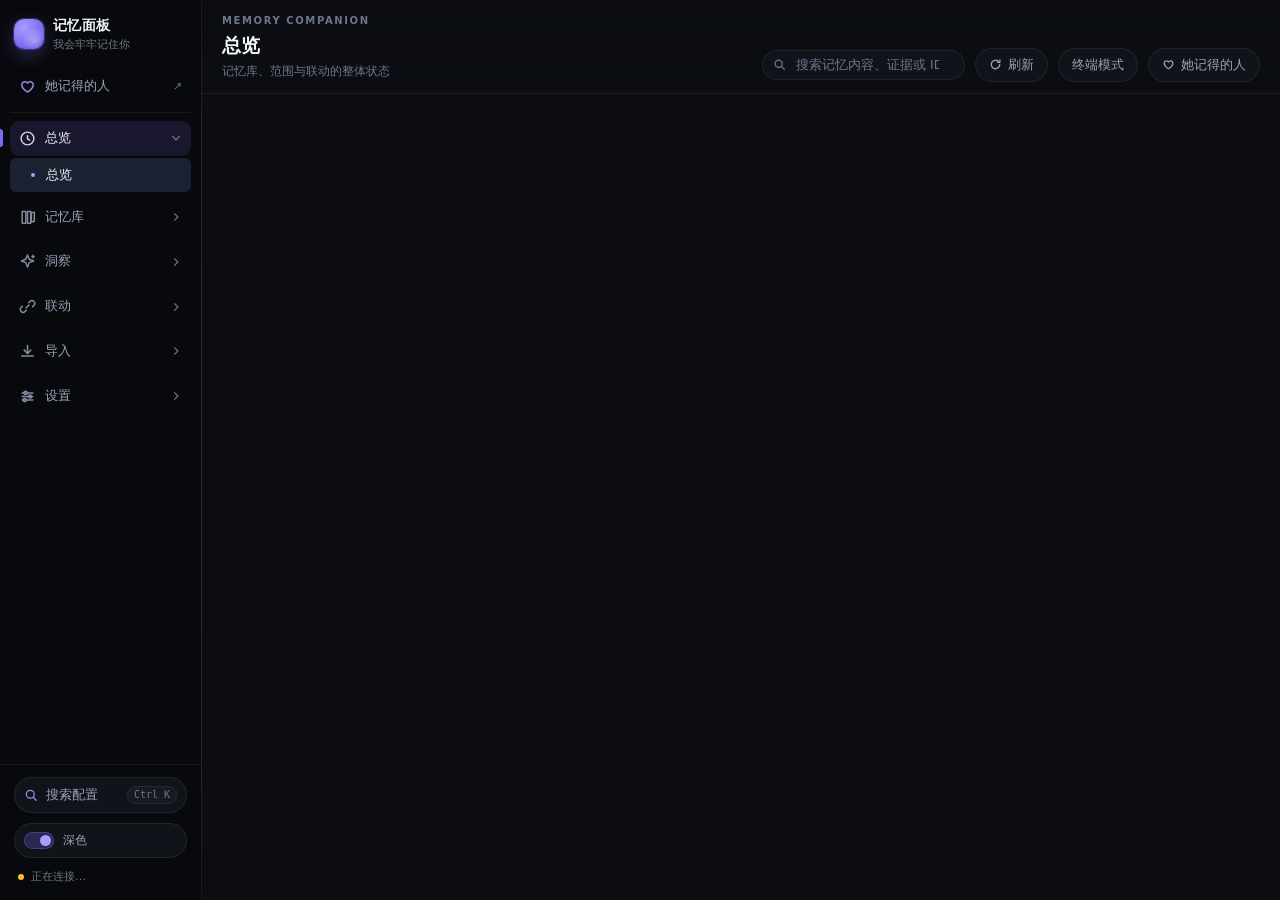
==== commit feafa5b7: "Merge 16e4b54c6aed0d6d6c5f9be69e56541df75ea5ad into 790e5c53faa9c911ecabfb9a3fedb5c2dc811eb1" ====
--- a/pages/记忆面板/legacy.html
+++ b/pages/记忆面板/legacy.html
@@ -93,13 +93,10 @@
       <div class="rail-foot"><button class="theme-toggle" id="themeToggle" type="button" aria-label="切换深浅主题"><span class="theme-toggle-track"><span class="theme-toggle-knob"></span></span><span class="theme-toggle-label" id="themeToggleLabel">深色</span></button><div class="rail-status" id="railStatus"><span class="status-dot" aria-hidden="true"></span><span id="railStatusText">正在连接…</span></div></div>
     </aside>
     <main class="main" id="main">
-      <header class="topbar"><div class="topbar-copy"><p class="eyebrow" id="viewEyebrow">Memory Companion</p><h1 id="viewTitle">总览</h1><p class="topbar-hint" id="viewHint">记忆库、范围与联动的整体状态</p></div><div class="topbar-tools"><div class="topbar-search"><svg viewBox="0 0 16 16" aria-hidden="true"><circle cx="7" cy="7" r="4.4"/><path d="M10.4 10.4 14 14"/></svg><input id="globalSearch" type="search" placeholder="搜索记忆内容、证据或 ID" autocomplete="off" /></div><div class="topbar-actions"><button class="tool-btn topbar-theme-btn" id="topbarThemeBtn" type="button" title="切换深浅主题" aria-label="切换深浅主题" aria-pressed="true"><svg class="theme-svg-sun" viewBox="0 0 16 16" aria-hidden="true"><circle cx="8" cy="8" r="2.8"/><path d="M8 1.6v1.6M8 12.8v1.6M1.6 8h1.6M12.8 8h1.6M3.5 3.5l1.1 1.1M11.4 11.4l1.1 1.1M12.5 3.5l-1.1 1.1M4.6 11.4l-1.1 1.1"/></svg><svg class="theme-svg-moon" viewBox="0 0 16 16" aria-hidden="true"><path d="M12.9 10.2A5.2 5.2 0 015.8 3.1a5.4 5.4 0 107.1 7.1z"/></svg></button><button class="tool-btn" id="refreshBtn" type="button" title="刷新当前视图" aria-label="刷新当前视图"><svg viewBox="0 0 16 16" aria-hidden="true"><path d="M13.2 8a5.2 5.2 0 1 1-1.6-3.75"/><path d="M13.4 2.2v3.1h-3.1"/></svg><span>刷新</span></button><button class="tool-btn mode-toggle" id="modeToggle" type="button" aria-pressed="false" title="切换标准界面与终端界面" aria-label="切换标准界面与终端界面"><svg viewBox="0 0 16 16" aria-hidden="true"><rect x="2" y="3" width="12" height="10" rx="1.6"/><path d="M4.8 6.4L7 8.2 4.8 10M8.2 10h3"/></svg><span id="modeToggleLabel">终端模式</span></button><a class="tool-btn people-link" id="topbarPeopleLink" data-people-link href="./people.html" title="返回「她记得的人」人物面板" aria-label="返回她记得的人"><svg viewBox="0 0 16 16" aria-hidden="true"><path d="M8 13.2S2.6 10 2.6 6.2A2.9 2.9 0 018 4.9a2.9 2.9 0 015.4 1.3c0 3.8-5.4 7-5.4 7z"/></svg><span>她记得的人</span></a></div></div></header>
-      <nav class="mobile-subnav" id="mobileSubnav" aria-label="子视图" hidden></nav>
+      <header class="topbar"><div class="topbar-copy"><p class="eyebrow" id="viewEyebrow">Memory Companion</p><h1 id="viewTitle">总览</h1><p class="topbar-hint" id="viewHint">记忆库、范围与联动的整体状态</p></div><div class="topbar-tools"><div class="topbar-search"><svg viewBox="0 0 16 16" aria-hidden="true"><circle cx="7" cy="7" r="4.4"/><path d="M10.4 10.4 14 14"/></svg><input id="globalSearch" type="search" placeholder="搜索记忆内容、证据或 ID" autocomplete="off" /></div><button class="tool-btn" id="refreshBtn" type="button" title="刷新当前视图"><svg viewBox="0 0 16 16" aria-hidden="true"><path d="M13.2 8a5.2 5.2 0 1 1-1.6-3.75"/><path d="M13.4 2.2v3.1h-3.1"/></svg><span>刷新</span></button><button class="tool-btn mode-toggle" id="modeToggle" type="button" aria-pressed="false" aria-label="切换标准界面与终端界面"><span id="modeToggleLabel">终端模式</span></button><a class="tool-btn people-link" id="topbarPeopleLink" data-people-link href="./people.html" title="返回「她记得的人」人物面板" aria-label="返回她记得的人"><svg viewBox="0 0 16 16" aria-hidden="true"><path d="M8 13.2S2.6 10 2.6 6.2A2.9 2.9 0 018 4.9a2.9 2.9 0 015.4 1.3c0 3.8-5.4 7-5.4 7z"/></svg><span>她记得的人</span></a></div></header>
       <div class="content" id="content" tabindex="-1"></div>
     </main>
   </div>
-  <div class="mobile-more-scrim" id="mobileMoreScrim" hidden></div>
-  <section class="mobile-more-sheet" id="mobileMoreSheet" role="dialog" aria-modal="true" aria-label="更多功能" hidden></section>
   <aside class="drawer" id="drawer" aria-hidden="true" aria-label="记忆详情"><div class="drawer-head"><div><p class="eyebrow" id="drawerEyebrow">记忆</p><h2 id="drawerTitle">未选择</h2></div><button class="icon-btn" id="drawerClose" type="button" aria-label="关闭详情"><svg viewBox="0 0 16 16" aria-hidden="true"><path d="M4 4l8 8M12 4l-8 8"/></svg></button></div><div class="drawer-body" id="drawerBody"></div></aside>
   <div class="scrim" id="scrim" hidden></div><div class="busy-layer" id="busyLayer" aria-hidden="true"><span class="busy-ring"></span><b id="busyText">正在处理…</b></div><div class="toast" id="toast" role="status" aria-live="polite"></div>
   <script>
@@ -126,6 +123,7 @@
   </script>
   <script src="/api/plugin/page/bridge-sdk.js"></script>
   <script src="./search-engine.js?v=2.6.9"></script>
+  <script src="./auto-scroll.js?v=2.6.9"></script>
   <script src="./app.js?v=2.6.9"></script>
 </body>
 </html>
--- a/pages/记忆面板/app.css
+++ b/pages/记忆面板/app.css
@@ -178,8 +178,8 @@
 .rail-brand {
   display: flex;
   align-items: center;
-  gap: var(--mc-rail-brand-gap, 10px);
-  padding: var(--mc-rail-brand-pad, 20px 18px 16px);
+  gap: 10px;
+  padding: 20px 18px 16px;
 }
 
 .brand-mark {
@@ -225,9 +225,9 @@
 .nav-item {
   display: flex;
   align-items: center;
-  gap: var(--mc-nav-item-gap, 10px);
+  gap: 10px;
   width: 100%;
-  padding: var(--mc-nav-item-pad, 9px 10px);
+  padding: 9px 10px;
   border: 0;
   border-radius: var(--r-sm);
   background: transparent;
@@ -411,42 +411,35 @@
   display: flex;
   align-items: flex-end;
   justify-content: space-between;
-  gap: var(--mc-topbar-gap, 20px);
-  padding: var(--mc-topbar-pad, 22px 30px 16px);
+  gap: 20px;
+  padding: 22px 30px 16px;
   border-bottom: 1px solid var(--border);
   background: linear-gradient(180deg, var(--bg), transparent);
 }
 
 .topbar-copy { min-width: 0; }
 .topbar-copy h1 {
-  font-size: var(--mc-topbar-h1-size, 21px);
+  font-size: 21px;
   font-weight: 650;
   letter-spacing: -0.01em;
   margin-top: 1px;
 }
 .topbar-hint {
-  font-size: var(--mc-topbar-hint-size, 12.5px);
+  font-size: 12.5px;
   color: var(--text-3);
-  margin-top: var(--mc-topbar-hint-mt, 3px);
+  margin-top: 3px;
   max-width: 640px;
 }
 
 .topbar-tools { display: flex; align-items: center; gap: 10px; flex: none; }
-.topbar-actions { display: flex; align-items: center; gap: 10px; flex: none; }
-.topbar-theme-btn { display: none; }
-.mode-toggle svg { display: none; }
-.mobile-subnav,
-.mobile-more-btn,
-.mobile-more-scrim,
-.mobile-more-sheet { display: none; }
 
 .topbar-search {
   display: flex;
   align-items: center;
   gap: 8px;
-  padding: var(--mc-search-pad, 0 12px);
-  height: var(--mc-search-h, 34px);
-  min-width: var(--mc-search-min-w, 236px);
+  padding: 0 12px;
+  height: 34px;
+  min-width: 236px;
   border: 1px solid var(--border);
   border-radius: 99px;
   background: var(--surface);
@@ -509,7 +502,7 @@
   flex: 1;
   min-height: 0;
   overflow-y: auto;
-  padding: var(--mc-content-pad, 22px 30px 44px);
+  padding: 22px 30px 44px;
   outline: none;
 }
 .content > * { animation: viewIn 0.36s var(--ease-out) both; }
@@ -522,7 +515,7 @@
 /* ============================================================
    通用组件
    ============================================================ */
-.grid { display: grid; gap: var(--mc-grid-gap, 16px); }
+.grid { display: grid; gap: 16px; }
 .grid.g2 { grid-template-columns: repeat(2, minmax(0, 1fr)); }
 .grid.g3 { grid-template-columns: repeat(3, minmax(0, 1fr)); }
 .grid.g4 { grid-template-columns: repeat(4, minmax(0, 1fr)); }
@@ -539,7 +532,7 @@
   background: var(--surface);
   border: 1px solid var(--border);
   border-radius: var(--r-md);
-  padding: var(--mc-card-pad, 16px 18px);
+  padding: 16px 18px;
   min-width: 0;
   position: relative;
 }
@@ -550,8 +543,8 @@
   display: flex;
   align-items: flex-start;
   justify-content: space-between;
-  gap: var(--mc-card-head-gap, 12px);
-  margin-bottom: var(--mc-card-head-mb, 13px);
+  gap: 12px;
+  margin-bottom: 13px;
 }
 .card-head h3 {
   font-size: 13.5px;
@@ -568,8 +561,8 @@
 /* ---------- KPI ---------- */
 .kpi-row {
   display: grid;
-  grid-template-columns: var(--mc-kpi-cols, repeat(auto-fit, minmax(148px, 1fr)));
-  gap: var(--mc-kpi-gap, 12px);
+  grid-template-columns: repeat(auto-fit, minmax(148px, 1fr));
+  gap: 12px;
 }
 @media (max-width: 900px) {
   .kpi-row { grid-template-columns: repeat(2, minmax(0, 1fr)); }
@@ -579,7 +572,7 @@
   background: var(--surface);
   border: 1px solid var(--border);
   border-radius: var(--r-md);
-  padding: var(--mc-kpi-pad, 13px 15px 14px);
+  padding: 13px 15px 14px;
   position: relative;
   overflow: hidden;
   min-width: 0;
@@ -620,8 +613,8 @@
   display: inline-flex;
   align-items: center;
   gap: 5px;
-  height: var(--mc-badge-h, 20px);
-  padding: var(--mc-badge-pad, 0 8px);
+  height: 20px;
+  padding: 0 8px;
   border-radius: 99px;
   font-size: 11px;
   font-weight: 550;
@@ -679,8 +672,8 @@
   align-items: center;
   justify-content: center;
   gap: 6px;
-  height: var(--mc-btn-h, 32px);
-  padding: var(--mc-btn-pad, 0 14px);
+  height: 32px;
+  padding: 0 14px;
   border: 1px solid var(--border-strong);
   border-radius: var(--r-sm);
   background: var(--surface-2);
@@ -702,17 +695,17 @@
 .btn.is-danger:hover { background: rgba(248, 113, 113, 0.16); }
 .btn.is-ghost { background: transparent; border-color: var(--border); color: var(--text-2); }
 .btn.is-ghost:hover { background: var(--surface-2); color: var(--text); }
-.btn.is-sm { height: var(--mc-btn-sm-h, 27px); padding: var(--mc-btn-sm-pad, 0 10px); font-size: 11.5px; }
+.btn.is-sm { height: 27px; padding: 0 10px; font-size: 11.5px; }
 .btn svg { width: 13px; height: 13px; fill: none; stroke: currentColor; stroke-width: 1.7; stroke-linecap: round; stroke-linejoin: round; }
 
 /* ---------- 列表行 ---------- */
-.row-list { display: flex; flex-direction: column; gap: var(--mc-row-list-gap, 8px); }
+.row-list { display: flex; flex-direction: column; gap: 8px; }
 
 .row {
   display: flex;
   align-items: center;
-  gap: var(--mc-row-gap, 12px);
-  padding: var(--mc-row-pad, 10px 13px);
+  gap: 12px;
+  padding: 10px 13px;
   border: 1px solid var(--border);
   border-radius: var(--r-sm);
   background: var(--surface);
@@ -835,22 +828,6 @@
 html[data-ui-mode="cinema"] .terminal-stage + .recovery-card { margin-top: 16px; }
 
 /* ---------- 表格 ---------- */
-.table-scroll {
-  width: 100%;
-  overflow-x: auto;
-  -webkit-overflow-scrolling: touch;
-  border-radius: var(--r-sm);
-  background:
-    linear-gradient(90deg, var(--surface) 24%, transparent),
-    linear-gradient(270deg, var(--surface) 24%, transparent),
-    radial-gradient(farthest-side at 0 50%, var(--border-strong), transparent),
-    radial-gradient(farthest-side at 100% 50%, var(--border-strong), transparent);
-  background-position: 0 0, 100% 0, 0 50%, 100% 50%;
-  background-repeat: no-repeat;
-  background-size: 28px 100%, 28px 100%, 12px 100%, 12px 100%;
-  background-attachment: local, local, scroll, scroll;
-}
-
 .table {
   width: 100%;
   border-collapse: collapse;
@@ -1291,28 +1268,6 @@
   color: #e8edf8;
   font-size: 12.5px;
 }
-.lightbox-close {
-  position: absolute;
-  top: max(16px, env(safe-area-inset-top));
-  right: 16px;
-  width: 38px;
-  height: 38px;
-  border-radius: 999px;
-  border: 1px solid rgba(255, 255, 255, 0.24);
-  background: rgba(16, 19, 25, 0.72);
-  color: #f2f5fa;
-  font-size: 20px;
-  line-height: 1;
-  display: grid;
-  place-items: center;
-  cursor: pointer;
-  z-index: 2;
-  transition: background-color 0.16s var(--ease), border-color 0.16s var(--ease);
-}
-.lightbox-close:hover {
-  background: rgba(26, 32, 48, 0.9);
-  border-color: rgba(255, 255, 255, 0.42);
-}
 
 /* ============================================================
    视图：权限拓扑 / 联动
@@ -1345,8 +1300,8 @@
 .link-item {
   display: flex;
   align-items: center;
-  gap: var(--mc-link-item-gap, 10px);
-  padding: var(--mc-link-item-pad, 10px 12px);
+  gap: 10px;
+  padding: 10px 12px;
   border-radius: var(--r-sm);
   background: var(--surface-2);
   font-size: 12.5px;
@@ -1519,114 +1474,22 @@
   }
 }
 
-/* ---------- 语义化响应式输入 / 控件布局 ---------- */
-.inspect-search-bar {
-  display: flex;
-  gap: 8px;
-  align-items: center;
-  margin-top: 12px;
-  flex-wrap: wrap;
-}
-.inspect-query-input {
-  flex: 1 1 200px;
-  min-width: 0;
-  height: 32px;
-  padding: 0 12px;
-  border: 1px solid var(--border);
-  border-radius: var(--r-sm);
-  background: var(--surface-2);
-  color: var(--text);
-  font-size: 12.5px;
-  outline: none;
-}
-.inspect-query-input:focus {
-  border-color: var(--accent-line);
-  box-shadow: 0 0 0 3px var(--accent-soft);
-}
-.inspect-count {
-  margin-left: auto;
-  font-size: 11.5px;
-  color: var(--text-3);
-}
-
-.speaker-map-row {
-  grid-template-columns: minmax(0, 1fr) 110px minmax(0, 1fr);
-}
-.speaker-role,
-.speaker-entity,
-.migrate-inline-input,
-.audit-limit-input,
-.audit-batch-input,
-.acl-select,
-.acl-search-input {
-  height: 30px;
-  padding: 0 10px;
-  border: 1px solid var(--border);
-  border-radius: 8px;
-  background: var(--surface-2);
-  color: var(--text);
-  font-size: 12px;
-  outline: none;
-  min-width: 0;
-}
-.speaker-role,
-.speaker-entity { padding: 0 8px; }
-.audit-input-row {
-  display: flex;
-  gap: 8px;
-  flex-wrap: wrap;
-}
-.audit-limit-input { width: 92px; padding: 0 8px; }
-.audit-batch-input { flex: 1 1 150px; }
-.acl-toolbar {
-  display: flex;
-  gap: 7px;
-  align-items: center;
-  flex-wrap: wrap;
-  margin-bottom: 11px;
-}
-.acl-search-input { flex: 1 1 150px; }
-.acl-quick-grant {
-  display: grid;
-  grid-template-columns: minmax(0, 1fr) 96px auto;
-  gap: 7px;
-  align-items: center;
-}
-.acl-select { height: 32px; padding: 0 9px; width: 100%; }
-.speaker-role:focus,
-.speaker-entity:focus,
-.migrate-inline-input:focus,
-.audit-limit-input:focus,
-.audit-batch-input:focus,
-.acl-select:focus,
-.acl-search-input:focus {
-  border-color: var(--accent-line);
-  box-shadow: 0 0 0 3px var(--accent-soft);
-}
-
 /* ============================================================
    授权矩阵（权限拓扑）
    ============================================================ */
 .mx-scroll {
   overflow-x: auto;
-  -webkit-overflow-scrolling: touch;
   padding-bottom: 4px;
   position: relative;
 }
 
 .mx {
   display: grid;
-  grid-template-columns: var(--mx-head-w, 138px) repeat(var(--mx-cols, 1), var(--mx-cell-w, 68px));
   gap: 3px;
   min-width: min-content;
 }
 
 .mx-corner {
-  position: sticky;
-  left: 0;
-  z-index: 4;
-  background: var(--surface);
-  box-shadow: 2px 0 0 var(--surface);
   display: flex;
   align-items: flex-end;
   justify-content: flex-start;
@@ -1672,10 +1535,6 @@
 .mx-ch.is-hot b { color: var(--text); }
 
 .mx-rh {
-  position: sticky;
-  left: 0;
-  z-index: 3;
-  box-shadow: 2px 0 0 var(--surface);
   display: flex;
   align-items: center;
   gap: 7px;
@@ -1768,21 +1627,6 @@
 .mx-tip .tip-title { font-size: 11.5px; font-weight: 600; margin-bottom: 4px; }
 .mx-tip .tip-now { font-size: 11px; color: var(--text-2); }
 .mx-tip .tip-hint { font-size: 10.5px; color: var(--text-3); margin-top: 5px; }
-.mx-touch-info {
-  display: none;
-  margin-top: 8px;
-  padding: 8px 10px;
-  border-radius: var(--r-xs);
-  border: 1px solid var(--border);
-  background: var(--surface-2);
-  color: var(--text-2);
-  font-size: 11.5px;
-  line-height: 1.5;
-}
-@media (max-width: 640px), (pointer: coarse) {
-  .mx-tip { display: none; }
-  .mx-touch-info { display: block; }
-}
 
 /* ============================================================
    放映馆终端模式
@@ -1849,7 +1693,7 @@
 html[data-ui-mode="cinema"] .tool-btn { border-radius: 0; border-color: rgba(73,77,61,.30); background: rgba(255,255,255,.22); color: #59604b; }
 html[data-ui-mode="cinema"] .topbar-search:focus-within { box-shadow: 0 0 0 2px rgba(89,96,75,.12); }
 html[data-ui-mode="cinema"] .content {
-  padding: var(--mc-content-pad, 22px 30px 44px);
+  padding: 22px 30px 44px;
   background-color: #e8e5e1;
   background-image: linear-gradient(var(--terminal-grid) 1px, transparent 1px), linear-gradient(90deg, var(--terminal-grid) 1px, transparent 1px);
   background-size: 28px 28px;
@@ -2045,7 +1889,6 @@
   .topbar-tools { width: 100%; }
   .topbar-search { flex: 1; min-width: 0; }
   .content { padding: 16px 18px 40px; }
-  html[data-ui-mode="cinema"] .cinema-marquee { margin: 0 -18px; padding-left: 18px; padding-right: 18px; }
   .cinema-console { min-height: calc(100vh - 92px); }
   .cinema-console-head { padding: 20px 18px 17px; }
   .cinema-console-head h2 { font-size: 23px; }
@@ -2111,38 +1954,14 @@
 #assemblyViewerState { min-width: 54px; color: #a67d48; font: 10px var(--font-mono); }
 body.assembly-viewer-open { overflow: hidden; }
 @media (max-width: 700px) {
-  .assembly-viewer-head { padding: 14px 16px; }
-  .assembly-viewer-head h2 { font-size: 20px; }
-  .assembly-viewer-close { min-height: 44px; padding: 0 14px; }
-  .assembly-parts {
-    top: auto;
-    bottom: 104px;
-    left: 12px;
-    right: 12px;
-    width: auto;
-    display: flex;
-    gap: 10px;
-    overflow-x: auto;
-    padding: 8px 10px;
-    border-left: 0;
-    border-top: 1px solid rgba(73, 77, 61, 0.24);
-    background: rgba(234, 229, 225, 0.82);
-    backdrop-filter: blur(6px);
-    -webkit-overflow-scrolling: touch;
-  }
-  .assembly-parts > div {
-    flex: none;
-    margin-top: 0;
-    grid-template-columns: auto auto;
-    align-items: baseline;
-    gap: 5px;
-  }
-  .assembly-parts b { grid-row: auto; }
+  .assembly-viewer-head { padding: 18px; }
+  .assembly-viewer-head h2 { font-size: 21px; }
+  .assembly-parts { top: 104px; left: 18px; width: 150px; padding: 10px; }
+  .assembly-parts > div { margin-top: 9px; }
   .assembly-parts em { display: none; }
-  .assembly-viewer-foot { flex-wrap: wrap; gap: 10px; padding: 12px 16px calc(12px + env(safe-area-inset-bottom)); }
+  .assembly-viewer-foot { flex-wrap: wrap; gap: 10px; padding: 12px 18px; }
   .assembly-viewer-foot > div:first-child { width: 100%; justify-content: space-between; }
-  .assembly-actions { margin-left: 0; flex-wrap: wrap; }
-  .assembly-actions button { min-height: 44px; padding: 0 12px; }
+  .assembly-actions { margin-left: 0; }
   .assembly-viewer-state { margin-left: auto; }
 }
 @media (prefers-reduced-motion: reduce) {
@@ -2362,55 +2181,37 @@
   .intro { display: none; }
 }
 /* ============================================================
-   紧凑布局（使用 CSS 变量，避免高优先级选择器反杀移动端断点）
+   紧凑布局
    简洁管理界面（data-ui-mode="standard"）整体偏松：22/30px 的内容边距、
    16px 的卡片间距、236px 的侧栏，一屏能放的信息太少。整体收紧约 25%，
    只动留白与字号，不动配色、不动信息层级。
 
    **刻意用 :not([data-ui-mode="cinema"]) 圈起来。**
-   放映馆/终端模式（data-ui-mode="cinema"）保持默认变量回退值，完全不受影响。
+   放映馆/终端模式（70 处 data-ui-mode="cinema" 规则）有自己的空间语言，
+   压它会毁掉三维终端那套效果，所以这一段对那个模式完全不生效。
    ============================================================ */
-html:not([data-ui-mode="cinema"]) {
-  --rail-w: 202px;
-  --mc-content-pad: 14px 20px 30px;
-  --mc-topbar-pad: 13px 20px 11px;
-  --mc-topbar-gap: 16px;
-  --mc-topbar-h1-size: 19px;
-  --mc-topbar-hint-size: 12px;
-  --mc-topbar-hint-mt: 2px;
-  --mc-search-h: 30px;
-  --mc-search-min-w: 200px;
-  --mc-search-pad: 0 10px;
-  --mc-btn-h: 29px;
-  --mc-btn-pad: 0 12px;
-  --mc-btn-sm-h: 25px;
-  --mc-btn-sm-pad: 0 10px;
-  --mc-rail-brand-pad: 14px 14px 11px;
-  --mc-rail-brand-gap: 9px;
-  --mc-nav-item-pad: 7px 9px;
-  --mc-nav-item-gap: 9px;
-  --mc-grid-gap: 11px;
-  --mc-card-pad: 12px 14px;
-  --mc-card-head-mb: 9px;
-  --mc-card-head-gap: 10px;
-  --mc-row-list-gap: 6px;
-  --mc-row-pad: 7px 11px;
-  --mc-row-gap: 10px;
-  --mc-link-item-pad: 8px 10px;
-  --mc-link-item-gap: 9px;
-  --mc-kpi-gap: 9px;
-  --mc-kpi-cols: repeat(auto-fit, minmax(132px, 1fr));
-  --mc-kpi-pad: 10px 12px 11px;
-  --mc-badge-h: 18px;
-  --mc-badge-pad: 0 7px;
-}
-@media (max-width: 900px) {
-  :root,
-  html:not([data-ui-mode="cinema"]) {
-    --mc-topbar-pad: 16px 18px 14px;
-    --mc-content-pad: 16px 18px 40px;
-  }
-}
+html:not([data-ui-mode="cinema"]) { --rail-w: 202px; }
+
+html:not([data-ui-mode="cinema"]) .content { padding: 14px 20px 30px; }
+html:not([data-ui-mode="cinema"]) .topbar { padding: 13px 20px 11px; gap: 16px; }
+html:not([data-ui-mode="cinema"]) .topbar-copy h1 { font-size: 19px; }
+html:not([data-ui-mode="cinema"]) .topbar-hint { font-size: 12px; margin-top: 2px; }
+html:not([data-ui-mode="cinema"]) .topbar-search { height: 30px; min-width: 200px; padding: 0 10px; }
+html:not([data-ui-mode="cinema"]) .btn { height: 29px; padding: 0 12px; }
+html:not([data-ui-mode="cinema"]) .btn.is-sm { height: 25px; padding: 0 10px; }
+
+html:not([data-ui-mode="cinema"]) .rail-brand { padding: 14px 14px 11px; gap: 9px; }
+html:not([data-ui-mode="cinema"]) .nav-item { padding: 7px 9px; gap: 9px; }
+
+html:not([data-ui-mode="cinema"]) .grid { gap: 11px; }
+html:not([data-ui-mode="cinema"]) .card { padding: 12px 14px; }
+html:not([data-ui-mode="cinema"]) .card-head { margin-bottom: 9px; gap: 10px; }
+html:not([data-ui-mode="cinema"]) .row-list { gap: 6px; }
+html:not([data-ui-mode="cinema"]) .row { padding: 7px 11px; gap: 10px; }
+html:not([data-ui-mode="cinema"]) .link-item { padding: 8px 10px; gap: 9px; }
+html:not([data-ui-mode="cinema"]) .kpi-row { gap: 9px; grid-template-columns: repeat(auto-fit, minmax(132px, 1fr)); }
+html:not([data-ui-mode="cinema"]) .kpi { padding: 10px 12px 11px; }
+html:not([data-ui-mode="cinema"]) .badge { height: 18px; padding: 0 7px; }
 /* 14 个中国传统色的取值来自《中国传统色：故宫里的色彩美学》的 384 色体系
    （cncolor.art / colory.cc / daodaolee 三处转载一致）。需要说明两点：
    - 这三处不是三个独立考据，是同一套书被抄了三遍；真正独立的旁证是节令配色页。
@@ -3050,24 +2851,6 @@
 
 /* ---------- 4. 移动端 ---------- */
 @media (max-width: 640px) {
-  :root,
-  html:not([data-ui-mode="cinema"]) {
-    --mc-content-pad: 12px 14px 28px;
-    --mc-topbar-pad: 12px 14px 10px;
-    --mc-topbar-gap: 10px;
-    --mc-topbar-h1-size: 19px;
-    --mc-topbar-hint-size: 11.5px;
-    --mc-search-h: 44px;
-    --mc-search-min-w: 0px;
-    --mc-search-pad: 0 14px;
-    --mc-btn-h: 44px;
-    --mc-btn-pad: 0 14px;
-    --mc-btn-sm-h: 44px;
-    --mc-btn-sm-pad: 0 12px;
-    --mc-card-pad: 13px 14px;
-    --mc-kpi-cols: repeat(2, minmax(0, 1fr));
-  }
-
   html, body {
     height: auto;
     min-height: 100%;
@@ -3075,426 +2858,60 @@
     overflow-y: auto;
   }
   .shell { display: block; height: auto; min-height: 100dvh; }
-
-  /* 底部 5 槽固定导航栏：零横向滚动条、均分槽位 */
   .rail {
-    position: fixed;
-    inset: auto 0 0 0;
-    z-index: 40;
-    flex-direction: row;
-    align-items: stretch;
-    height: calc(60px + env(safe-area-inset-bottom));
+    position: fixed; inset: auto 0 0 0; z-index: 40;
+    flex-direction: row; align-items: stretch;
+    height: calc(58px + env(safe-area-inset-bottom));
     padding: 0 4px env(safe-area-inset-bottom);
-    border-right: 0;
-    border-top: 1px solid var(--border);
+    border-right: 0; border-top: 1px solid var(--border);
     background: var(--bg-rail);
-    overflow: hidden;
   }
   .rail::after { display: none; }
-  .rail-brand,
-  .rail-foot,
-  .nav-people-wrap,
-  .nav-group[data-group-wrap="bridge"],
-  .nav-group[data-group-wrap="import"],
-  .rail .nav-subs { display: none; }
-
-  .rail-nav {
-    display: grid;
-    grid-template-columns: repeat(5, minmax(0, 1fr));
-    align-items: stretch;
-    width: 100%;
-    overflow: hidden;
-    padding: 4px 2px;
-    gap: 2px;
+  .rail-brand { display: none; }
+  .rail-nav { flex-direction: row; align-items: stretch; overflow-x: auto; overflow-y: hidden; padding: 0; gap: 2px; -webkit-overflow-scrolling: touch; }
+  .nav-group { display: contents; }
+  .nav-people-wrap { display: contents; border: 0; margin: 0; padding: 0; }
+  .nav-item {
+    flex-direction: column; justify-content: center; gap: 2px;
+    min-width: 60px; padding: 6px 6px 5px; font-size: 10px; border-radius: 10px;
   }
-  .nav-group { display: contents; }
-  .mobile-more-btn { display: flex; }
-  .nav-item {
-    flex-direction: column;
-    justify-content: center;
-    align-items: center;
-    gap: 3px;
-    min-width: 0;
-    min-height: 52px;
-    padding: 5px 2px 4px;
-    font-size: 10px;
-    border-radius: 10px;
-    position: relative;
-  }
-  .nav-item .nav-label {
-    flex: none;
-    display: block;
-    font-size: 10.5px;
-    line-height: 1.15;
-    white-space: nowrap;
-    overflow: hidden;
-    text-overflow: ellipsis;
-    max-width: 100%;
-  }
+  .nav-item .nav-label { flex: none; display: block; font-size: 9.5px; line-height: 1.2; }
   .nav-item .nav-chevron,
   .nav-item .nav-ext { display: none; }
-  .nav-item.is-active::before {
-    left: 50%;
-    top: 2px;
-    transform: translateX(-50%);
-    width: 20px;
-    height: 2.5px;
-    border-radius: 99px;
+  .nav-item.is-active::before { display: none; }
+  .nav-icon { width: 18px; height: 18px; }
+  .nav-subs {
+    position: fixed; left: 0; right: 0; bottom: calc(58px + env(safe-area-inset-bottom)); z-index: 41;
+    display: none; grid-template-rows: none;
+    background: var(--bg-rail); border-top: 1px solid var(--border);
+    padding: 6px 8px 8px; box-shadow: 0 -12px 30px rgba(0, 0, 0, 0.22);
   }
-  .nav-icon { width: 19px; height: 19px; }
-
-  /* 移动端「更多」工作区底部抽屉 */
-  .mobile-more-scrim {
-    display: block;
-    position: fixed;
-    inset: 0;
-    z-index: 65;
-    background: rgba(4, 6, 12, 0.56);
-    backdrop-filter: blur(4px);
-    -webkit-backdrop-filter: blur(4px);
-    opacity: 0;
-    pointer-events: none;
-    transition: opacity 0.2s var(--ease);
+  .nav-group.is-open .nav-subs { display: block; }
+  .nav-subs-inner { flex-direction: row; overflow-x: auto; gap: 4px; padding: 0; }
+  .nav-sub {
+    flex: none; padding: 7px 12px; border-radius: 99px; background: var(--surface-2);
+    font-size: 12.5px; line-height: 1.3; gap: 6px; white-space: nowrap; min-height: 34px;
   }
-  .mobile-more-scrim[hidden] { display: none; }
-  .mobile-more-scrim.is-open { opacity: 1; pointer-events: auto; }
-
-  .mobile-more-sheet {
-    display: flex;
-    flex-direction: column;
-    position: fixed;
-    left: 0;
-    right: 0;
-    bottom: 0;
-    z-index: 66;
-    max-height: min(78dvh, 560px);
-    background: var(--surface);
-    border-top: 1px solid var(--border-strong);
-    border-radius: 20px 20px 0 0;
-    box-shadow: 0 -18px 44px rgba(0, 0, 0, 0.34);
-    padding-bottom: calc(14px + env(safe-area-inset-bottom));
-    transform: translateY(100%);
-    transition: transform 0.24s var(--ease-out);
-    overflow: hidden;
-  }
-  .mobile-more-sheet[hidden] { display: none; }
-  .mobile-more-sheet.is-open { transform: none; }
-  .mobile-more-head {
-    display: flex;
-    align-items: center;
-    justify-content: space-between;
-    gap: 12px;
-    padding: 14px 16px 12px;
-    border-bottom: 1px solid var(--border);
-  }
-  .mobile-more-head h3 { font-size: 15px; font-weight: 620; margin-top: 2px; }
-  .mobile-more-body {
-    flex: 1;
-    overflow-y: auto;
-    padding: 12px 16px 8px;
-    display: flex;
-    flex-direction: column;
-    gap: 14px;
-    overscroll-behavior: contain;
-  }
-  .mobile-more-sec-title {
-    display: flex;
-    align-items: center;
-    gap: 6px;
-    font-size: 11.5px;
-    font-weight: 600;
-    color: var(--text-3);
-    margin-bottom: 8px;
-  }
-  .mobile-more-sec-icon { width: 14px; height: 14px; flex: none; display: inline-flex; }
-  .mobile-more-sec-icon svg { width: 100%; height: 100%; display: block; }
-  .mobile-more-grid {
-    display: grid;
-    grid-template-columns: repeat(2, minmax(0, 1fr));
-    gap: 8px;
-  }
-  .mobile-more-item {
-    display: flex;
-    flex-direction: column;
-    align-items: flex-start;
-    justify-content: center;
-    gap: 2px;
-    min-height: 52px;
-    padding: 9px 11px;
-    border: 1px solid var(--border);
-    border-radius: var(--r-sm);
-    background: var(--surface-2);
-    color: var(--text);
-    text-align: left;
-    cursor: pointer;
-    transition: border-color 0.16s var(--ease), background-color 0.16s var(--ease);
-  }
-  .mobile-more-item span { font-size: 13px; font-weight: 560; }
-  .mobile-more-item small {
-    font-size: 11px;
-    color: var(--text-3);
-    max-width: 100%;
-    overflow: hidden;
-    text-overflow: ellipsis;
-    white-space: nowrap;
-  }
-  .mobile-more-item.is-active {
-    background: var(--accent-soft);
-    border-color: var(--accent-line);
-    color: var(--accent-2);
-  }
-  .mobile-more-actions {
-    display: grid;
-    grid-template-columns: minmax(0, 1fr);
-    gap: 8px;
-  }
-  .mobile-more-action {
-    display: flex;
-    align-items: center;
-    gap: 9px;
-    min-height: 44px;
-    padding: 0 12px;
-    border: 1px solid var(--border);
-    border-radius: var(--r-sm);
-    background: var(--surface-2);
-    color: var(--text);
-    text-decoration: none;
-    font-size: 13px;
-    font-weight: 520;
-    cursor: pointer;
-  }
-
-  /* 移动端流内二级胶囊（仅当分组 views.length > 1 时渲染，零悬空碰撞） */
-  .mobile-subnav {
-    display: flex;
-    align-items: center;
-    gap: 6px;
-    padding: 8px 14px;
-    border-bottom: 1px solid var(--border);
-    background: var(--bg);
-    overflow-x: auto;
-    overflow-y: hidden;
-    -webkit-overflow-scrolling: touch;
-    scrollbar-width: none;
-  }
-  .mobile-subnav::-webkit-scrollbar { display: none; }
-  .mobile-subnav[hidden] { display: none; }
-  .mobile-subnav-pill {
-    flex: none;
-    display: inline-flex;
-    align-items: center;
-    justify-content: center;
-    min-height: 40px;
-    padding: 0 14px;
-    border: 1px solid var(--border);
-    border-radius: 999px;
-    background: var(--surface-2);
-    color: var(--text-2);
-    font-size: 12.5px;
-    font-weight: 520;
-    white-space: nowrap;
-    cursor: pointer;
-    transition: background-color 0.16s var(--ease), border-color 0.16s var(--ease), color 0.16s var(--ease);
-  }
-  .mobile-subnav-pill.is-active {
-    background: var(--accent-soft);
-    border-color: var(--accent-line);
-    color: var(--accent-2);
-    font-weight: 600;
-  }
-
-  /* 双行紧凑顶栏：第 1 行标题+不换行图标操作，第 2 行全宽搜索框 */
-  .main { padding-bottom: calc(68px + env(safe-area-inset-bottom)); }
-  .topbar {
-    display: grid;
-    grid-template-columns: minmax(0, 1fr) auto;
-    grid-template-areas:
-      "copy actions"
-      "search search";
-    align-items: center;
-    padding: 12px 14px 10px;
-    gap: 10px;
-  }
-  .topbar-copy { grid-area: copy; min-width: 0; }
-  .topbar-copy .eyebrow { font-size: 9.5px; letter-spacing: 0.14em; }
-  .topbar-copy h1 {
-    font-size: 19px;
-    line-height: 1.2;
-    white-space: nowrap;
-    overflow: hidden;
-    text-overflow: ellipsis;
-  }
-  .topbar-hint {
-    font-size: 11.5px;
-    margin-top: 2px;
-    white-space: nowrap;
-    overflow: hidden;
-    text-overflow: ellipsis;
-  }
-  .topbar-tools { display: contents; }
-  .topbar-search {
-    grid-area: search;
-    width: 100%;
-    min-width: 0;
-    height: 44px;
-    padding: 0 14px;
-  }
-  .topbar-search input { font-size: 14px; }
-  .topbar-actions {
-    grid-area: actions;
-    display: flex;
-    align-items: center;
-    gap: 6px;
-    flex-wrap: nowrap;
-    flex: none;
-  }
-  .topbar-actions .tool-btn {
-    width: 44px;
-    height: 44px;
-    min-width: 44px;
-    min-height: 44px;
-    padding: 0;
-    justify-content: center;
-    border-radius: 12px;
-    white-space: nowrap;
-    flex: none;
-  }
-  .topbar-actions .tool-btn span { display: none; }
-  .topbar-actions .tool-btn svg { display: block; width: 17px; height: 17px; }
-  .topbar-theme-btn { display: inline-flex; }
-  .topbar-theme-btn .theme-svg-sun { display: none; }
-  .topbar-theme-btn .theme-svg-moon { display: block; }
-  [data-theme="light"] .topbar-theme-btn .theme-svg-sun { display: block; }
-  [data-theme="light"] .topbar-theme-btn .theme-svg-moon { display: none; }
-
-  /* 内容区与通用栅格 */
-  .content,
-  html[data-ui-mode="cinema"] .content {
-    padding: 12px 14px 28px;
-    overflow: visible;
-  }
+  .nav-sub::before { display: none; }
+  .rail-foot { border: 0; padding: 0 2px 0 4px; flex-direction: row; align-items: center; }
+  .rail-foot .rail-status { display: none; }
+  .theme-toggle { width: auto; padding: 6px 9px; }
+  .theme-toggle-label { display: block; font-size: 11px; }
+  .main { padding-bottom: calc(66px + env(safe-area-inset-bottom)); }
+  .topbar { padding: 14px 14px 12px; align-items: stretch; flex-direction: column; gap: 12px; }
+  .topbar h1 { font-size: 21px; }
+  .topbar-tools { width: 100%; }
+  .topbar-search { flex: 1; min-width: 0; }
+  .tool-btn:not(.mode-toggle) span { display: none; }
+  .content { padding: 12px 14px 28px; overflow: visible; }
   .grid.g2, .grid.g3, .grid.g4, .grid.split-2, .grid.split-3 { grid-template-columns: minmax(0, 1fr); }
   .kpi-row { grid-template-columns: repeat(2, minmax(0, 1fr)); }
   .card { padding: 13px 14px; border-radius: 14px; }
   .card-head { flex-wrap: wrap; gap: 8px; }
   .card-head-actions { width: 100%; flex-wrap: wrap; justify-content: flex-start; }
-
-  /* 表单、参数行、导入映射、ACL 与迁移工具移动端自适应 */
-  .field.is-inline { flex-direction: column; align-items: stretch; gap: 5px; }
-  .field.is-inline > span { min-width: 0; }
-  .param-row { grid-template-columns: minmax(0, 1fr); gap: 3px; }
-  .param-row > div { white-space: normal; overflow-wrap: anywhere; text-overflow: clip; }
-  .kv dd { overflow-wrap: anywhere; }
-  .speaker-map-row,
-  .acl-row { grid-template-columns: minmax(0, 1fr); gap: 8px; }
-  .acl-quick-grant { grid-template-columns: minmax(0, 1fr) auto; }
-  .acl-quick-grant #aclAddTarget { grid-column: 1 / -1; }
-  .inspect-search-bar,
-  .acl-toolbar { gap: 8px; }
-  .inspect-query-input,
-  .acl-search-input { flex: 1 1 100%; min-width: 0; }
-  .inspect-count { width: 100%; margin-left: 0; }
-  .audit-input-row { display: grid; grid-template-columns: minmax(0, 1fr); gap: 8px; }
-  .audit-limit-input,
-  .audit-batch-input,
-  .migrate-inline-input { width: 100%; min-width: 0; }
-  .mx { --mx-head-w: 104px; --mx-cell-w: 52px; }
-  .mx-cell { height: 44px; }
-
-  /* 终端模式（cinema）移动端防溢出与触控优化 */
-  html[data-ui-mode="cinema"] .cinema-marquee { margin: 0; padding-left: 12px; padding-right: 12px; }
-  .terminal-scene-wrap { margin: 0; height: 220px; }
-  .cinema-console-head { flex-direction: column; gap: 12px; padding: 14px 0; }
-  .cinema-console-head p { max-width: none; }
-  .cinema-sidebar { grid-template-columns: repeat(2, minmax(0, 1fr)); }
-  .cinema-inspector { grid-template-columns: minmax(0, 1fr); padding: 14px; }
-  .terminal-arrows button,
-  .terminal-column button { width: 44px; height: 44px; }
-  html[data-ui-mode="cinema"] .mobile-subnav {
-    background: #e8e5e1;
-    border-bottom-color: rgba(73, 77, 61, 0.24);
-  }
-  html[data-ui-mode="cinema"] .mobile-subnav-pill {
-    border-radius: 0;
-    border-color: rgba(73, 77, 61, 0.28);
-    background: rgba(255, 255, 255, 0.3);
-    color: #59604b;
-    font-family: var(--font-mono);
-  }
-  html[data-ui-mode="cinema"] .mobile-subnav-pill.is-active {
-    background: #59604b;
-    border-color: #59604b;
-    color: #f6f3ec;
-  }
-  html[data-ui-mode="cinema"] .mobile-more-sheet {
-    border-radius: 0;
-    background: #e8e5e1;
-    border-top-color: rgba(73, 77, 61, 0.32);
-  }
-  html[data-ui-mode="cinema"] .mobile-more-item,
-  html[data-ui-mode="cinema"] .mobile-more-action {
-    border-radius: 0;
-    background: rgba(249, 247, 242, 0.62);
-    border-color: rgba(73, 77, 61, 0.24);
-    color: #24251f;
-  }
-  html[data-ui-mode="cinema"] .mobile-more-item.is-active {
-    background: rgba(89, 96, 75, 0.16);
-    border-color: #59604b;
-    color: #24251f;
-  }
-
-  /* 灯箱紧凑边距与 44px 关闭按钮 */
-  .lightbox { padding: 16px; }
-  .lightbox-close {
-    width: 44px;
-    height: 44px;
-    top: max(12px, env(safe-area-inset-top));
-    right: 12px;
-  }
-
-  /* 全站移动端交互控件 >= 44px 触控热区 */
-  .btn,
-  .btn.is-sm {
-    height: auto;
-    min-height: 44px;
-    padding: 8px 14px;
-  }
-  .icon-btn { width: 44px; height: 44px; }
-  .pill { height: auto; min-height: 44px; padding: 6px 13px; }
-  .field input[type="text"],
-  .field input[type="number"],
-  .field input[type="datetime-local"],
-  .field select,
-  .inspect-query-input,
-  .speaker-role,
-  .speaker-entity,
-  .migrate-inline-input,
-  .audit-limit-input,
-  .audit-batch-input,
-  .acl-select,
-  .acl-search-input {
-    height: auto;
-    min-height: 44px;
-  }
-  .switch { min-height: 44px; }
-  .density-chip { min-height: 44px; padding: 8px 11px; }
-  .config-nav button,
-  .config-nav button.config-nav-search,
-  .config-nav button[data-module] { min-height: 44px; }
-  .inline-confirm-actions button,
-  .cfg-search-chip,
-  .cfg-search-esc,
-  .allowed-path-hint-btn { min-height: 44px; }
-
   .drawer { width: 100vw; max-width: 100vw; border-left: 0; }
-  .drawer-body { padding: 14px 16px calc(26px + env(safe-area-inset-bottom)); }
+  .drawer-body { padding: 14px 16px 26px; }
   .toast { max-width: 86vw; bottom: calc(74px + env(safe-area-inset-bottom)); }
-}
-
-@media (max-width: 350px) {
-  .topbar-actions { gap: 4px; }
-  .topbar-actions .tool-btn { width: 40px; min-width: 40px; }
 }
 
 /* ---------- 5. 总览 KPI 卡片视觉升级（v2.6.2） ---------- */
@@ -3751,36 +3168,6 @@
   font-size: 10px;
   line-height: 1.45;
   letter-spacing: 0.02em;
-}
-
-@media (max-width: 1100px) {
-  .config-nav {
-    position: static;
-    max-height: none;
-    flex-direction: row;
-    flex-wrap: nowrap;
-    overflow-x: auto;
-    overflow-y: hidden;
-    gap: 6px;
-    padding: 6px;
-    -webkit-overflow-scrolling: touch;
-    scrollbar-width: none;
-  }
-  .config-nav::-webkit-scrollbar { display: none; }
-  .config-nav button.config-nav-search {
-    width: auto;
-    flex: none;
-    margin-bottom: 0;
-    white-space: nowrap;
-  }
-  .config-nav button[data-module] {
-    flex: none;
-    white-space: nowrap;
-  }
-  .config-nav button[data-module].is-active {
-    box-shadow: inset 0 -2px 0 var(--accent);
-    padding-left: 11px;
-  }
 }
 
 /* ---------- 2. 向量存储精度等直观分段选择卡 ---------- */
@@ -5642,16 +5029,6 @@
     min-height: 38px;
     padding: 8px 12px;
   }
-  .perf-status-pill,
-  .db-action-btns .btn,
-  .perf-save-actions .btn,
-  .perf-switch-choices .btn,
-  .perf-db-strip .btn,
-  .perf-param-ctrl select,
-  .perf-num-wrap input,
-  .perf-reset-one {
-    min-height: 44px;
-  }
 }
 
 @media (max-width: 520px) {
@@ -5673,15 +5050,202 @@
   }
 }
 
+/* ============================================================
+   自动滚动加载状态栏（MemoryAutoScroll）
+   ============================================================ */
+.mc-autoscroll {
+  margin-top: 14px;
+}
+.mc-autoscroll[hidden] {
+  display: none;
+}
+.mc-as-sentinel {
+  width: 100%;
+  height: 1px;
+  pointer-events: none;
+}
+.mc-as-bar {
+  display: flex;
+  flex-wrap: wrap;
+  align-items: center;
+  justify-content: space-between;
+  gap: 10px 14px;
+  padding: 10px 14px;
+  border-radius: var(--r-md);
+  border: 1px solid var(--border);
+  background: var(--surface);
+  color: var(--text-2);
+  font-size: 12px;
+  transition: background-color 0.2s var(--ease), border-color 0.2s var(--ease);
+}
+.mc-as-status {
+  display: flex;
+  align-items: center;
+  gap: 8px;
+  min-width: 0;
+  flex: 1 1 200px;
+}
+.mc-as-text {
+  color: var(--text-2);
+  line-height: 1.45;
+  overflow-wrap: anywhere;
+}
+.mc-as-text.is-done {
+  color: var(--text-3);
+  font-size: 11.5px;
+  white-space: nowrap;
+}
+.mc-as-text.is-error {
+  color: var(--danger);
+}
+.mc-as-count {
+  font-family: var(--font-mono);
+  font-size: 11px;
+  color: var(--text-3);
+}
+.mc-as-rule {
+  flex: 1 1 20px;
+  height: 1px;
+  background: var(--border);
+  min-width: 12px;
+}
+.mc-as-dot.is-error {
+  width: 7px;
+  height: 7px;
+  border-radius: 99px;
+  background: var(--danger);
+  flex: none;
+}
+.mc-as-dots {
+  display: inline-flex;
+  align-items: center;
+  gap: 4px;
+  flex: none;
+}
+.mc-as-dots i {
+  width: 5px;
+  height: 5px;
+  border-radius: 99px;
+  background: var(--accent-2);
+  display: block;
+  animation: mc-as-pulse 1.1s ease-in-out infinite;
+}
+.mc-as-dots i:nth-child(2) { animation-delay: 0.16s; }
+.mc-as-dots i:nth-child(3) { animation-delay: 0.32s; }
+@keyframes mc-as-pulse {
+  0%, 80%, 100% { opacity: 0.28; transform: scale(0.85); }
+  40% { opacity: 1; transform: scale(1.1); }
+}
+.mc-as-controls {
+  display: flex;
+  flex-wrap: wrap;
+  align-items: center;
+  gap: 8px;
+}
+.mc-as-btn {
+  display: inline-flex;
+  align-items: center;
+  justify-content: center;
+  gap: 5px;
+  min-height: 30px;
+  padding: 0 12px;
+  border-radius: var(--r-sm);
+  border: 1px solid var(--border-strong);
+  background: var(--surface-2);
+  color: var(--text);
+  font-size: 12px;
+  cursor: pointer;
+  white-space: nowrap;
+  transition: background-color 0.18s var(--ease), border-color 0.18s var(--ease), color 0.18s var(--ease);
+}
+.mc-as-btn:hover {
+  border-color: var(--accent-line);
+  background: var(--surface-hover);
+}
+.mc-as-btn.is-ghost {
+  background: transparent;
+  border-color: var(--border);
+  color: var(--text-2);
+}
+.mc-as-btn.is-ghost:hover {
+  color: var(--text);
+  border-color: var(--border-strong);
+}
+.mc-as-btn.is-retry {
+  border-color: var(--danger);
+  color: var(--danger);
+  background: var(--surface-2);
+}
+.mc-as-toggle {
+  display: inline-flex;
+  align-items: center;
+  gap: 7px;
+  min-height: 30px;
+  padding: 0 10px;
+  border-radius: 99px;
+  border: 1px solid var(--border);
+  background: var(--surface-2);
+  color: var(--text-2);
+  font-size: 11.5px;
+  cursor: pointer;
+  white-space: nowrap;
+  transition: border-color 0.18s var(--ease), background-color 0.18s var(--ease), color 0.18s var(--ease);
+}
+.mc-as-toggle:hover {
+  border-color: var(--border-strong);
+  color: var(--text);
+}
+.mc-as-switch {
+  width: 26px;
+  height: 15px;
+  border-radius: 99px;
+  background: var(--surface-3);
+  border: 1px solid var(--border);
+  position: relative;
+  flex: none;
+  transition: background-color 0.2s var(--ease), border-color 0.2s var(--ease);
+}
+.mc-as-knob {
+  position: absolute;
+  top: 2px;
+  left: 2px;
+  width: 9px;
+  height: 9px;
+  border-radius: 99px;
+  background: var(--text-3);
+  transition: transform 0.22s var(--ease-out), background-color 0.2s var(--ease);
+}
+.mc-as-toggle.is-on .mc-as-switch {
+  background: var(--accent-soft);
+  border-color: var(--accent-line);
+}
+.mc-as-toggle.is-on .mc-as-knob {
+  transform: translateX(11px);
+  background: var(--accent-2);
+}
+html[data-ui-mode="cinema"] .mc-as-bar,
+html[data-ui-mode="cinema"] .mc-as-btn,
+html[data-ui-mode="cinema"] .mc-as-toggle,
+html[data-ui-mode="cinema"] .mc-as-switch,
+html[data-ui-mode="cinema"] .mc-as-knob {
+  border-radius: 0;
+}
+
+@media (max-width: 640px) {
+  .mc-as-bar { padding: 10px 12px; }
+  .mc-as-controls { width: 100%; justify-content: space-between; }
+  .mc-as-btn, .mc-as-toggle { min-height: 44px; height: auto; }
+}
+
 .content > .is-inplace-refresh {
   animation: none;
 }
 
 @media (prefers-reduced-motion: reduce) {
+  .mc-as-dots i { animation: none; opacity: 0.7; }
+  .mc-as-bar, .mc-as-btn, .mc-as-toggle, .mc-as-switch, .mc-as-knob,
   .cfg-search-overlay,
   .cfg-search-dialog,
-  .mobile-more-scrim,
-  .mobile-more-sheet,
   .config-advanced > summary,
   .config-advanced > summary::before,
   .config-advanced-body,
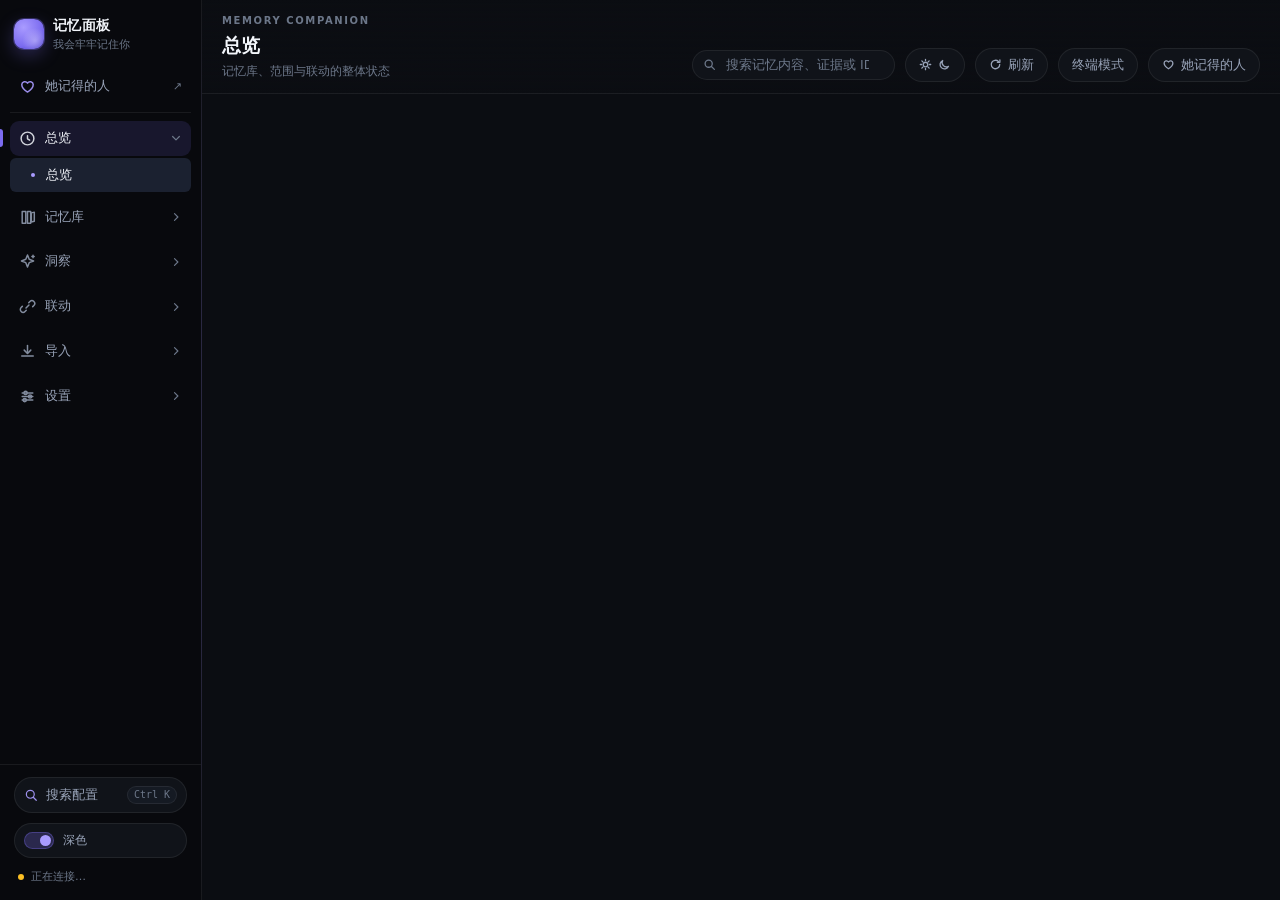
==== commit 392a84ba: "Merge 2f3f4c651143dd65ece7ed6f2a49ebe13e713425 into 790e5c53faa9c911ecabfb9a3fedb5c2dc811eb1" ====
--- a/pages/记忆面板/legacy.html
+++ b/pages/记忆面板/legacy.html
@@ -93,10 +93,13 @@
       <div class="rail-foot"><button class="theme-toggle" id="themeToggle" type="button" aria-label="切换深浅主题"><span class="theme-toggle-track"><span class="theme-toggle-knob"></span></span><span class="theme-toggle-label" id="themeToggleLabel">深色</span></button><div class="rail-status" id="railStatus"><span class="status-dot" aria-hidden="true"></span><span id="railStatusText">正在连接…</span></div></div>
     </aside>
     <main class="main" id="main">
-      <header class="topbar"><div class="topbar-copy"><p class="eyebrow" id="viewEyebrow">Memory Companion</p><h1 id="viewTitle">总览</h1><p class="topbar-hint" id="viewHint">记忆库、范围与联动的整体状态</p></div><div class="topbar-tools"><div class="topbar-search"><svg viewBox="0 0 16 16" aria-hidden="true"><circle cx="7" cy="7" r="4.4"/><path d="M10.4 10.4 14 14"/></svg><input id="globalSearch" type="search" placeholder="搜索记忆内容、证据或 ID" autocomplete="off" /></div><button class="tool-btn" id="refreshBtn" type="button" title="刷新当前视图"><svg viewBox="0 0 16 16" aria-hidden="true"><path d="M13.2 8a5.2 5.2 0 1 1-1.6-3.75"/><path d="M13.4 2.2v3.1h-3.1"/></svg><span>刷新</span></button><button class="tool-btn mode-toggle" id="modeToggle" type="button" aria-pressed="false" aria-label="切换标准界面与终端界面"><span id="modeToggleLabel">终端模式</span></button><a class="tool-btn people-link" id="topbarPeopleLink" data-people-link href="./people.html" title="返回「她记得的人」人物面板" aria-label="返回她记得的人"><svg viewBox="0 0 16 16" aria-hidden="true"><path d="M8 13.2S2.6 10 2.6 6.2A2.9 2.9 0 018 4.9a2.9 2.9 0 015.4 1.3c0 3.8-5.4 7-5.4 7z"/></svg><span>她记得的人</span></a></div></header>
+      <header class="topbar"><div class="topbar-copy"><p class="eyebrow" id="viewEyebrow">Memory Companion</p><h1 id="viewTitle">总览</h1><p class="topbar-hint" id="viewHint">记忆库、范围与联动的整体状态</p></div><div class="topbar-tools"><div class="topbar-search"><svg viewBox="0 0 16 16" aria-hidden="true"><circle cx="7" cy="7" r="4.4"/><path d="M10.4 10.4 14 14"/></svg><input id="globalSearch" type="search" placeholder="搜索记忆内容、证据或 ID" autocomplete="off" /></div><div class="topbar-actions"><button class="tool-btn topbar-theme-btn" id="topbarThemeBtn" type="button" title="切换深浅主题" aria-label="切换深浅主题" aria-pressed="true"><svg class="theme-svg-sun" viewBox="0 0 16 16" aria-hidden="true"><circle cx="8" cy="8" r="2.8"/><path d="M8 1.6v1.6M8 12.8v1.6M1.6 8h1.6M12.8 8h1.6M3.5 3.5l1.1 1.1M11.4 11.4l1.1 1.1M12.5 3.5l-1.1 1.1M4.6 11.4l-1.1 1.1"/></svg><svg class="theme-svg-moon" viewBox="0 0 16 16" aria-hidden="true"><path d="M12.9 10.2A5.2 5.2 0 015.8 3.1a5.4 5.4 0 107.1 7.1z"/></svg></button><button class="tool-btn" id="refreshBtn" type="button" title="刷新当前视图" aria-label="刷新当前视图"><svg viewBox="0 0 16 16" aria-hidden="true"><path d="M13.2 8a5.2 5.2 0 1 1-1.6-3.75"/><path d="M13.4 2.2v3.1h-3.1"/></svg><span>刷新</span></button><button class="tool-btn mode-toggle" id="modeToggle" type="button" aria-pressed="false" title="切换标准界面与终端界面" aria-label="切换标准界面与终端界面"><svg viewBox="0 0 16 16" aria-hidden="true"><rect x="2" y="3" width="12" height="10" rx="1.6"/><path d="M4.8 6.4L7 8.2 4.8 10M8.2 10h3"/></svg><span id="modeToggleLabel">终端模式</span></button><a class="tool-btn people-link" id="topbarPeopleLink" data-people-link href="./people.html" title="返回「她记得的人」人物面板" aria-label="返回她记得的人"><svg viewBox="0 0 16 16" aria-hidden="true"><path d="M8 13.2S2.6 10 2.6 6.2A2.9 2.9 0 018 4.9a2.9 2.9 0 015.4 1.3c0 3.8-5.4 7-5.4 7z"/></svg><span>她记得的人</span></a></div></div></header>
+      <nav class="mobile-subnav" id="mobileSubnav" aria-label="子视图" hidden></nav>
       <div class="content" id="content" tabindex="-1"></div>
     </main>
   </div>
+  <div class="mobile-more-scrim" id="mobileMoreScrim" hidden></div>
+  <section class="mobile-more-sheet" id="mobileMoreSheet" role="dialog" aria-modal="true" aria-label="更多功能" hidden></section>
   <aside class="drawer" id="drawer" aria-hidden="true" aria-label="记忆详情"><div class="drawer-head"><div><p class="eyebrow" id="drawerEyebrow">记忆</p><h2 id="drawerTitle">未选择</h2></div><button class="icon-btn" id="drawerClose" type="button" aria-label="关闭详情"><svg viewBox="0 0 16 16" aria-hidden="true"><path d="M4 4l8 8M12 4l-8 8"/></svg></button></div><div class="drawer-body" id="drawerBody"></div></aside>
   <div class="scrim" id="scrim" hidden></div><div class="busy-layer" id="busyLayer" aria-hidden="true"><span class="busy-ring"></span><b id="busyText">正在处理…</b></div><div class="toast" id="toast" role="status" aria-live="polite"></div>
   <script>
@@ -123,7 +126,6 @@
   </script>
   <script src="/api/plugin/page/bridge-sdk.js"></script>
   <script src="./search-engine.js?v=2.6.9"></script>
-  <script src="./auto-scroll.js?v=2.6.9"></script>
   <script src="./app.js?v=2.6.9"></script>
 </body>
 </html>
--- a/pages/记忆面板/app.css
+++ b/pages/记忆面板/app.css
@@ -178,8 +178,8 @@
 .rail-brand {
   display: flex;
   align-items: center;
-  gap: 10px;
-  padding: 20px 18px 16px;
+  gap: var(--mc-rail-brand-gap, 10px);
+  padding: var(--mc-rail-brand-pad, 20px 18px 16px);
 }
 
 .brand-mark {
@@ -225,9 +225,9 @@
 .nav-item {
   display: flex;
   align-items: center;
-  gap: 10px;
+  gap: var(--mc-nav-item-gap, 10px);
   width: 100%;
-  padding: 9px 10px;
+  padding: var(--mc-nav-item-pad, 9px 10px);
   border: 0;
   border-radius: var(--r-sm);
   background: transparent;
@@ -411,35 +411,42 @@
   display: flex;
   align-items: flex-end;
   justify-content: space-between;
-  gap: 20px;
-  padding: 22px 30px 16px;
+  gap: var(--mc-topbar-gap, 20px);
+  padding: var(--mc-topbar-pad, 22px 30px 16px);
   border-bottom: 1px solid var(--border);
   background: linear-gradient(180deg, var(--bg), transparent);
 }
 
 .topbar-copy { min-width: 0; }
 .topbar-copy h1 {
-  font-size: 21px;
+  font-size: var(--mc-topbar-h1-size, 21px);
   font-weight: 650;
   letter-spacing: -0.01em;
   margin-top: 1px;
 }
 .topbar-hint {
-  font-size: 12.5px;
+  font-size: var(--mc-topbar-hint-size, 12.5px);
   color: var(--text-3);
-  margin-top: 3px;
+  margin-top: var(--mc-topbar-hint-mt, 3px);
   max-width: 640px;
 }
 
 .topbar-tools { display: flex; align-items: center; gap: 10px; flex: none; }
+.topbar-actions { display: flex; align-items: center; gap: 10px; flex: none; }
+.topbar-theme-btn { display: none; }
+.mode-toggle svg { display: none; }
+.mobile-subnav,
+.mobile-more-btn,
+.mobile-more-scrim,
+.mobile-more-sheet { display: none; }
 
 .topbar-search {
   display: flex;
   align-items: center;
   gap: 8px;
-  padding: 0 12px;
-  height: 34px;
-  min-width: 236px;
+  padding: var(--mc-search-pad, 0 12px);
+  height: var(--mc-search-h, 34px);
+  min-width: var(--mc-search-min-w, 236px);
   border: 1px solid var(--border);
   border-radius: 99px;
   background: var(--surface);
@@ -502,7 +509,7 @@
   flex: 1;
   min-height: 0;
   overflow-y: auto;
-  padding: 22px 30px 44px;
+  padding: var(--mc-content-pad, 22px 30px 44px);
   outline: none;
 }
 .content > * { animation: viewIn 0.36s var(--ease-out) both; }
@@ -515,7 +522,8 @@
 /* ============================================================
    通用组件
    ============================================================ */
-.grid { display: grid; gap: 16px; }
+.grid { display: grid; grid-template-columns: minmax(0, 1fr); gap: var(--mc-grid-gap, 16px); }
+.content [style*="display:grid"]:not([style*="grid-template-columns"]) { grid-template-columns: minmax(0, 1fr); min-width: 0; }
 .grid.g2 { grid-template-columns: repeat(2, minmax(0, 1fr)); }
 .grid.g3 { grid-template-columns: repeat(3, minmax(0, 1fr)); }
 .grid.g4 { grid-template-columns: repeat(4, minmax(0, 1fr)); }
@@ -532,7 +540,7 @@
   background: var(--surface);
   border: 1px solid var(--border);
   border-radius: var(--r-md);
-  padding: 16px 18px;
+  padding: var(--mc-card-pad, 16px 18px);
   min-width: 0;
   position: relative;
 }
@@ -543,8 +551,8 @@
   display: flex;
   align-items: flex-start;
   justify-content: space-between;
-  gap: 12px;
-  margin-bottom: 13px;
+  gap: var(--mc-card-head-gap, 12px);
+  margin-bottom: var(--mc-card-head-mb, 13px);
 }
 .card-head h3 {
   font-size: 13.5px;
@@ -561,8 +569,8 @@
 /* ---------- KPI ---------- */
 .kpi-row {
   display: grid;
-  grid-template-columns: repeat(auto-fit, minmax(148px, 1fr));
-  gap: 12px;
+  grid-template-columns: var(--mc-kpi-cols, repeat(auto-fit, minmax(148px, 1fr)));
+  gap: var(--mc-kpi-gap, 12px);
 }
 @media (max-width: 900px) {
   .kpi-row { grid-template-columns: repeat(2, minmax(0, 1fr)); }
@@ -572,7 +580,7 @@
   background: var(--surface);
   border: 1px solid var(--border);
   border-radius: var(--r-md);
-  padding: 13px 15px 14px;
+  padding: var(--mc-kpi-pad, 13px 15px 14px);
   position: relative;
   overflow: hidden;
   min-width: 0;
@@ -613,8 +621,8 @@
   display: inline-flex;
   align-items: center;
   gap: 5px;
-  height: 20px;
-  padding: 0 8px;
+  height: var(--mc-badge-h, 20px);
+  padding: var(--mc-badge-pad, 0 8px);
   border-radius: 99px;
   font-size: 11px;
   font-weight: 550;
@@ -672,8 +680,8 @@
   align-items: center;
   justify-content: center;
   gap: 6px;
-  height: 32px;
-  padding: 0 14px;
+  height: var(--mc-btn-h, 32px);
+  padding: var(--mc-btn-pad, 0 14px);
   border: 1px solid var(--border-strong);
   border-radius: var(--r-sm);
   background: var(--surface-2);
@@ -695,17 +703,17 @@
 .btn.is-danger:hover { background: rgba(248, 113, 113, 0.16); }
 .btn.is-ghost { background: transparent; border-color: var(--border); color: var(--text-2); }
 .btn.is-ghost:hover { background: var(--surface-2); color: var(--text); }
-.btn.is-sm { height: 27px; padding: 0 10px; font-size: 11.5px; }
+.btn.is-sm { height: var(--mc-btn-sm-h, 27px); padding: var(--mc-btn-sm-pad, 0 10px); font-size: 11.5px; }
 .btn svg { width: 13px; height: 13px; fill: none; stroke: currentColor; stroke-width: 1.7; stroke-linecap: round; stroke-linejoin: round; }
 
 /* ---------- 列表行 ---------- */
-.row-list { display: flex; flex-direction: column; gap: 8px; }
+.row-list { display: flex; flex-direction: column; gap: var(--mc-row-list-gap, 8px); }
 
 .row {
   display: flex;
   align-items: center;
-  gap: 12px;
-  padding: 10px 13px;
+  gap: var(--mc-row-gap, 12px);
+  padding: var(--mc-row-pad, 10px 13px);
   border: 1px solid var(--border);
   border-radius: var(--r-sm);
   background: var(--surface);
@@ -828,6 +836,22 @@
 html[data-ui-mode="cinema"] .terminal-stage + .recovery-card { margin-top: 16px; }
 
 /* ---------- 表格 ---------- */
+.table-scroll {
+  width: 100%;
+  overflow-x: auto;
+  -webkit-overflow-scrolling: touch;
+  border-radius: var(--r-sm);
+  background:
+    linear-gradient(90deg, var(--surface) 24%, transparent),
+    linear-gradient(270deg, var(--surface) 24%, transparent),
+    radial-gradient(farthest-side at 0 50%, var(--border-strong), transparent),
+    radial-gradient(farthest-side at 100% 50%, var(--border-strong), transparent);
+  background-position: 0 0, 100% 0, 0 50%, 100% 50%;
+  background-repeat: no-repeat;
+  background-size: 28px 100%, 28px 100%, 12px 100%, 12px 100%;
+  background-attachment: local, local, scroll, scroll;
+}
+
 .table {
   width: 100%;
   border-collapse: collapse;
@@ -1268,6 +1292,28 @@
   color: #e8edf8;
   font-size: 12.5px;
 }
+.lightbox-close {
+  position: absolute;
+  top: max(16px, env(safe-area-inset-top));
+  right: 16px;
+  width: 38px;
+  height: 38px;
+  border-radius: 999px;
+  border: 1px solid rgba(255, 255, 255, 0.24);
+  background: rgba(16, 19, 25, 0.72);
+  color: #f2f5fa;
+  font-size: 20px;
+  line-height: 1;
+  display: grid;
+  place-items: center;
+  cursor: pointer;
+  z-index: 2;
+  transition: background-color 0.16s var(--ease), border-color 0.16s var(--ease);
+}
+.lightbox-close:hover {
+  background: rgba(26, 32, 48, 0.9);
+  border-color: rgba(255, 255, 255, 0.42);
+}
 
 /* ============================================================
    视图：权限拓扑 / 联动
@@ -1300,8 +1346,8 @@
 .link-item {
   display: flex;
   align-items: center;
-  gap: 10px;
-  padding: 10px 12px;
+  gap: var(--mc-link-item-gap, 10px);
+  padding: var(--mc-link-item-pad, 10px 12px);
   border-radius: var(--r-sm);
   background: var(--surface-2);
   font-size: 12.5px;
@@ -1474,22 +1520,114 @@
   }
 }
 
+/* ---------- 语义化响应式输入 / 控件布局 ---------- */
+.inspect-search-bar {
+  display: flex;
+  gap: 8px;
+  align-items: center;
+  margin-top: 12px;
+  flex-wrap: wrap;
+}
+.inspect-query-input {
+  flex: 1 1 200px;
+  min-width: 0;
+  height: 32px;
+  padding: 0 12px;
+  border: 1px solid var(--border);
+  border-radius: var(--r-sm);
+  background: var(--surface-2);
+  color: var(--text);
+  font-size: 12.5px;
+  outline: none;
+}
+.inspect-query-input:focus {
+  border-color: var(--accent-line);
+  box-shadow: 0 0 0 3px var(--accent-soft);
+}
+.inspect-count {
+  margin-left: auto;
+  font-size: 11.5px;
+  color: var(--text-3);
+}
+
+.speaker-map-row {
+  grid-template-columns: minmax(0, 1fr) 110px minmax(0, 1fr);
+}
+.speaker-role,
+.speaker-entity,
+.migrate-inline-input,
+.audit-limit-input,
+.audit-batch-input,
+.acl-select,
+.acl-search-input {
+  height: 30px;
+  padding: 0 10px;
+  border: 1px solid var(--border);
+  border-radius: 8px;
+  background: var(--surface-2);
+  color: var(--text);
+  font-size: 12px;
+  outline: none;
+  min-width: 0;
+}
+.speaker-role,
+.speaker-entity { padding: 0 8px; }
+.audit-input-row {
+  display: flex;
+  gap: 8px;
+  flex-wrap: wrap;
+}
+.audit-limit-input { width: 92px; padding: 0 8px; }
+.audit-batch-input { flex: 1 1 150px; }
+.acl-toolbar {
+  display: flex;
+  gap: 7px;
+  align-items: center;
+  flex-wrap: wrap;
+  margin-bottom: 11px;
+}
+.acl-search-input { flex: 1 1 150px; }
+.acl-quick-grant {
+  display: grid;
+  grid-template-columns: minmax(0, 1fr) 96px auto;
+  gap: 7px;
+  align-items: center;
+}
+.acl-select { height: 32px; padding: 0 9px; width: 100%; }
+.speaker-role:focus,
+.speaker-entity:focus,
+.migrate-inline-input:focus,
+.audit-limit-input:focus,
+.audit-batch-input:focus,
+.acl-select:focus,
+.acl-search-input:focus {
+  border-color: var(--accent-line);
+  box-shadow: 0 0 0 3px var(--accent-soft);
+}
+
 /* ============================================================
    授权矩阵（权限拓扑）
    ============================================================ */
 .mx-scroll {
   overflow-x: auto;
+  -webkit-overflow-scrolling: touch;
   padding-bottom: 4px;
   position: relative;
 }
 
 .mx {
   display: grid;
+  grid-template-columns: var(--mx-head-w, 138px) repeat(var(--mx-cols, 1), var(--mx-cell-w, 68px));
   gap: 3px;
   min-width: min-content;
 }
 
 .mx-corner {
+  position: sticky;
+  left: 0;
+  z-index: 4;
+  background: var(--surface);
+  box-shadow: 2px 0 0 var(--surface);
   display: flex;
   align-items: flex-end;
   justify-content: flex-start;
@@ -1535,6 +1673,10 @@
 .mx-ch.is-hot b { color: var(--text); }
 
 .mx-rh {
+  position: sticky;
+  left: 0;
+  z-index: 3;
+  box-shadow: 2px 0 0 var(--surface);
   display: flex;
   align-items: center;
   gap: 7px;
@@ -1627,6 +1769,21 @@
 .mx-tip .tip-title { font-size: 11.5px; font-weight: 600; margin-bottom: 4px; }
 .mx-tip .tip-now { font-size: 11px; color: var(--text-2); }
 .mx-tip .tip-hint { font-size: 10.5px; color: var(--text-3); margin-top: 5px; }
+.mx-touch-info {
+  display: none;
+  margin-top: 8px;
+  padding: 8px 10px;
+  border-radius: var(--r-xs);
+  border: 1px solid var(--border);
+  background: var(--surface-2);
+  color: var(--text-2);
+  font-size: 11.5px;
+  line-height: 1.5;
+}
+@media (max-width: 640px), (pointer: coarse) {
+  .mx-tip { display: none; }
+  .mx-touch-info { display: block; }
+}
 
 /* ============================================================
    放映馆终端模式
@@ -1693,7 +1850,7 @@
 html[data-ui-mode="cinema"] .tool-btn { border-radius: 0; border-color: rgba(73,77,61,.30); background: rgba(255,255,255,.22); color: #59604b; }
 html[data-ui-mode="cinema"] .topbar-search:focus-within { box-shadow: 0 0 0 2px rgba(89,96,75,.12); }
 html[data-ui-mode="cinema"] .content {
-  padding: 22px 30px 44px;
+  padding: var(--mc-content-pad, 22px 30px 44px);
   background-color: #e8e5e1;
   background-image: linear-gradient(var(--terminal-grid) 1px, transparent 1px), linear-gradient(90deg, var(--terminal-grid) 1px, transparent 1px);
   background-size: 28px 28px;
@@ -1805,7 +1962,7 @@
   background: transparent; color: rgba(36,37,31,0.56); cursor: pointer; text-align: left;
   transition: color .18s var(--ease), background .18s var(--ease), border-color .18s var(--ease);
 }
-.cinema-category span { display: grid; gap: 3px; font-size: 12px; }
+.cinema-category span { display: grid; grid-template-columns: minmax(0, 1fr); gap: 3px; font-size: 12px; }
 .cinema-category b { color: rgba(89,96,75,0.65); font: 10px var(--font-mono); letter-spacing: .1em; }
 .cinema-category em { color: rgba(36,37,31,0.4); font-style: normal; font-size: 11px; }
 .cinema-category:hover, .cinema-category.is-active { color: var(--terminal-ice); background: rgba(89,96,75,0.10); border-left-color: var(--terminal-cyan); }
@@ -1843,7 +2000,7 @@
 .telemetry-orbit { position:relative; display:grid; place-items:center; width:140px; height:140px; margin:28px auto 24px; }
 .ring-a { inset:9px; animation: orbit-spin 12s linear infinite; border-right-color:var(--terminal-cyan); }.ring-b { inset:25px; border-style:dashed; animation: orbit-spin 8s linear infinite reverse; border-left-color:var(--terminal-amber); }
 @keyframes orbit-spin { to { transform:rotate(360deg); } }
-.telemetry-lines { display:grid; gap:11px; }.telemetry-lines div { display:flex; justify-content:space-between; gap:8px; padding-bottom:8px; border-bottom:1px solid rgba(73,77,61,0.18); color:rgba(36,37,31,0.52); font:9px var(--font-mono); }.telemetry-lines b { color:var(--terminal-ice); font-weight:500; }
+.telemetry-lines { display:grid; grid-template-columns:minmax(0,1fr); gap:11px; }.telemetry-lines div { display:flex; justify-content:space-between; gap:8px; padding-bottom:8px; border-bottom:1px solid rgba(73,77,61,0.18); color:rgba(36,37,31,0.52); font:9px var(--font-mono); }.telemetry-lines b { color:var(--terminal-ice); font-weight:500; }
 .inspector-note { margin-top:34px; padding-left:10px; border-left:1px solid var(--terminal-amber); color:rgba(36,37,31,0.56); font-size:10px; }.inspector-note .mono { color:var(--terminal-amber); font-size:9px; }.inspector-note p { margin-top:7px; line-height:1.7; }
 .cinema-marquee { display:flex; gap:18px; overflow:hidden; white-space:nowrap; padding:10px 22px; border-top:1px solid rgba(73,77,61,0.2); color:rgba(89,96,75,0.62); font:9px var(--font-mono); letter-spacing:.1em; }
 
@@ -1889,6 +2046,7 @@
   .topbar-tools { width: 100%; }
   .topbar-search { flex: 1; min-width: 0; }
   .content { padding: 16px 18px 40px; }
+  html[data-ui-mode="cinema"] .cinema-marquee { margin: 0 -18px; padding-left: 18px; padding-right: 18px; }
   .cinema-console { min-height: calc(100vh - 92px); }
   .cinema-console-head { padding: 20px 18px 17px; }
   .cinema-console-head h2 { font-size: 23px; }
@@ -1954,14 +2112,38 @@
 #assemblyViewerState { min-width: 54px; color: #a67d48; font: 10px var(--font-mono); }
 body.assembly-viewer-open { overflow: hidden; }
 @media (max-width: 700px) {
-  .assembly-viewer-head { padding: 18px; }
-  .assembly-viewer-head h2 { font-size: 21px; }
-  .assembly-parts { top: 104px; left: 18px; width: 150px; padding: 10px; }
-  .assembly-parts > div { margin-top: 9px; }
+  .assembly-viewer-head { padding: 14px 16px; }
+  .assembly-viewer-head h2 { font-size: 20px; }
+  .assembly-viewer-close { min-height: 44px; padding: 0 14px; }
+  .assembly-parts {
+    top: auto;
+    bottom: 104px;
+    left: 12px;
+    right: 12px;
+    width: auto;
+    display: flex;
+    gap: 10px;
+    overflow-x: auto;
+    padding: 8px 10px;
+    border-left: 0;
+    border-top: 1px solid rgba(73, 77, 61, 0.24);
+    background: rgba(234, 229, 225, 0.82);
+    backdrop-filter: blur(6px);
+    -webkit-overflow-scrolling: touch;
+  }
+  .assembly-parts > div {
+    flex: none;
+    margin-top: 0;
+    grid-template-columns: auto auto;
+    align-items: baseline;
+    gap: 5px;
+  }
+  .assembly-parts b { grid-row: auto; }
   .assembly-parts em { display: none; }
-  .assembly-viewer-foot { flex-wrap: wrap; gap: 10px; padding: 12px 18px; }
+  .assembly-viewer-foot { flex-wrap: wrap; gap: 10px; padding: 12px 16px calc(12px + env(safe-area-inset-bottom)); }
   .assembly-viewer-foot > div:first-child { width: 100%; justify-content: space-between; }
-  .assembly-actions { margin-left: 0; }
+  .assembly-actions { margin-left: 0; flex-wrap: wrap; }
+  .assembly-actions button { min-height: 44px; padding: 0 12px; }
   .assembly-viewer-state { margin-left: auto; }
 }
 @media (prefers-reduced-motion: reduce) {
@@ -2181,37 +2363,55 @@
   .intro { display: none; }
 }
 /* ============================================================
-   紧凑布局
+   紧凑布局（使用 CSS 变量，避免高优先级选择器反杀移动端断点）
    简洁管理界面（data-ui-mode="standard"）整体偏松：22/30px 的内容边距、
    16px 的卡片间距、236px 的侧栏，一屏能放的信息太少。整体收紧约 25%，
    只动留白与字号，不动配色、不动信息层级。
 
    **刻意用 :not([data-ui-mode="cinema"]) 圈起来。**
-   放映馆/终端模式（70 处 data-ui-mode="cinema" 规则）有自己的空间语言，
-   压它会毁掉三维终端那套效果，所以这一段对那个模式完全不生效。
+   放映馆/终端模式（data-ui-mode="cinema"）保持默认变量回退值，完全不受影响。
    ============================================================ */
-html:not([data-ui-mode="cinema"]) { --rail-w: 202px; }
-
-html:not([data-ui-mode="cinema"]) .content { padding: 14px 20px 30px; }
-html:not([data-ui-mode="cinema"]) .topbar { padding: 13px 20px 11px; gap: 16px; }
-html:not([data-ui-mode="cinema"]) .topbar-copy h1 { font-size: 19px; }
-html:not([data-ui-mode="cinema"]) .topbar-hint { font-size: 12px; margin-top: 2px; }
-html:not([data-ui-mode="cinema"]) .topbar-search { height: 30px; min-width: 200px; padding: 0 10px; }
-html:not([data-ui-mode="cinema"]) .btn { height: 29px; padding: 0 12px; }
-html:not([data-ui-mode="cinema"]) .btn.is-sm { height: 25px; padding: 0 10px; }
-
-html:not([data-ui-mode="cinema"]) .rail-brand { padding: 14px 14px 11px; gap: 9px; }
-html:not([data-ui-mode="cinema"]) .nav-item { padding: 7px 9px; gap: 9px; }
-
-html:not([data-ui-mode="cinema"]) .grid { gap: 11px; }
-html:not([data-ui-mode="cinema"]) .card { padding: 12px 14px; }
-html:not([data-ui-mode="cinema"]) .card-head { margin-bottom: 9px; gap: 10px; }
-html:not([data-ui-mode="cinema"]) .row-list { gap: 6px; }
-html:not([data-ui-mode="cinema"]) .row { padding: 7px 11px; gap: 10px; }
-html:not([data-ui-mode="cinema"]) .link-item { padding: 8px 10px; gap: 9px; }
-html:not([data-ui-mode="cinema"]) .kpi-row { gap: 9px; grid-template-columns: repeat(auto-fit, minmax(132px, 1fr)); }
-html:not([data-ui-mode="cinema"]) .kpi { padding: 10px 12px 11px; }
-html:not([data-ui-mode="cinema"]) .badge { height: 18px; padding: 0 7px; }
+html:not([data-ui-mode="cinema"]) {
+  --rail-w: 202px;
+  --mc-content-pad: 14px 20px 30px;
+  --mc-topbar-pad: 13px 20px 11px;
+  --mc-topbar-gap: 16px;
+  --mc-topbar-h1-size: 19px;
+  --mc-topbar-hint-size: 12px;
+  --mc-topbar-hint-mt: 2px;
+  --mc-search-h: 30px;
+  --mc-search-min-w: 200px;
+  --mc-search-pad: 0 10px;
+  --mc-btn-h: 29px;
+  --mc-btn-pad: 0 12px;
+  --mc-btn-sm-h: 25px;
+  --mc-btn-sm-pad: 0 10px;
+  --mc-rail-brand-pad: 14px 14px 11px;
+  --mc-rail-brand-gap: 9px;
+  --mc-nav-item-pad: 7px 9px;
+  --mc-nav-item-gap: 9px;
+  --mc-grid-gap: 11px;
+  --mc-card-pad: 12px 14px;
+  --mc-card-head-mb: 9px;
+  --mc-card-head-gap: 10px;
+  --mc-row-list-gap: 6px;
+  --mc-row-pad: 7px 11px;
+  --mc-row-gap: 10px;
+  --mc-link-item-pad: 8px 10px;
+  --mc-link-item-gap: 9px;
+  --mc-kpi-gap: 9px;
+  --mc-kpi-cols: repeat(auto-fit, minmax(132px, 1fr));
+  --mc-kpi-pad: 10px 12px 11px;
+  --mc-badge-h: 18px;
+  --mc-badge-pad: 0 7px;
+}
+@media (max-width: 900px) {
+  :root,
+  html:not([data-ui-mode="cinema"]) {
+    --mc-topbar-pad: 16px 18px 14px;
+    --mc-content-pad: 16px 18px 40px;
+  }
+}
 /* 14 个中国传统色的取值来自《中国传统色：故宫里的色彩美学》的 384 色体系
    （cncolor.art / colory.cc / daodaolee 三处转载一致）。需要说明两点：
    - 这三处不是三个独立考据，是同一套书被抄了三遍；真正独立的旁证是节令配色页。
@@ -2851,6 +3051,24 @@
 
 /* ---------- 4. 移动端 ---------- */
 @media (max-width: 640px) {
+  :root,
+  html:not([data-ui-mode="cinema"]) {
+    --mc-content-pad: 12px 14px 28px;
+    --mc-topbar-pad: 12px 14px 10px;
+    --mc-topbar-gap: 10px;
+    --mc-topbar-h1-size: 19px;
+    --mc-topbar-hint-size: 11.5px;
+    --mc-search-h: 44px;
+    --mc-search-min-w: 0px;
+    --mc-search-pad: 0 14px;
+    --mc-btn-h: 44px;
+    --mc-btn-pad: 0 14px;
+    --mc-btn-sm-h: 44px;
+    --mc-btn-sm-pad: 0 12px;
+    --mc-card-pad: 13px 14px;
+    --mc-kpi-cols: repeat(2, minmax(0, 1fr));
+  }
+
   html, body {
     height: auto;
     min-height: 100%;
@@ -2858,60 +3076,426 @@
     overflow-y: auto;
   }
   .shell { display: block; height: auto; min-height: 100dvh; }
+
+  /* 底部 5 槽固定导航栏：零横向滚动条、均分槽位 */
   .rail {
-    position: fixed; inset: auto 0 0 0; z-index: 40;
-    flex-direction: row; align-items: stretch;
-    height: calc(58px + env(safe-area-inset-bottom));
+    position: fixed;
+    inset: auto 0 0 0;
+    z-index: 40;
+    flex-direction: row;
+    align-items: stretch;
+    height: calc(60px + env(safe-area-inset-bottom));
     padding: 0 4px env(safe-area-inset-bottom);
-    border-right: 0; border-top: 1px solid var(--border);
+    border-right: 0;
+    border-top: 1px solid var(--border);
     background: var(--bg-rail);
+    overflow: hidden;
   }
   .rail::after { display: none; }
-  .rail-brand { display: none; }
-  .rail-nav { flex-direction: row; align-items: stretch; overflow-x: auto; overflow-y: hidden; padding: 0; gap: 2px; -webkit-overflow-scrolling: touch; }
+  .rail-brand,
+  .rail-foot,
+  .nav-people-wrap,
+  .nav-group[data-group-wrap="bridge"],
+  .nav-group[data-group-wrap="import"],
+  .rail .nav-subs { display: none; }
+
+  .rail-nav {
+    display: grid;
+    grid-template-columns: repeat(5, minmax(0, 1fr));
+    align-items: stretch;
+    width: 100%;
+    overflow: hidden;
+    padding: 4px 2px;
+    gap: 2px;
+  }
   .nav-group { display: contents; }
-  .nav-people-wrap { display: contents; border: 0; margin: 0; padding: 0; }
+  .mobile-more-btn { display: flex; }
   .nav-item {
-    flex-direction: column; justify-content: center; gap: 2px;
-    min-width: 60px; padding: 6px 6px 5px; font-size: 10px; border-radius: 10px;
-  }
-  .nav-item .nav-label { flex: none; display: block; font-size: 9.5px; line-height: 1.2; }
+    flex-direction: column;
+    justify-content: center;
+    align-items: center;
+    gap: 3px;
+    min-width: 0;
+    min-height: 52px;
+    padding: 5px 2px 4px;
+    font-size: 10px;
+    border-radius: 10px;
+    position: relative;
+  }
+  .nav-item .nav-label {
+    flex: none;
+    display: block;
+    font-size: 10.5px;
+    line-height: 1.15;
+    white-space: nowrap;
+    overflow: hidden;
+    text-overflow: ellipsis;
+    max-width: 100%;
+  }
   .nav-item .nav-chevron,
   .nav-item .nav-ext { display: none; }
-  .nav-item.is-active::before { display: none; }
-  .nav-icon { width: 18px; height: 18px; }
-  .nav-subs {
-    position: fixed; left: 0; right: 0; bottom: calc(58px + env(safe-area-inset-bottom)); z-index: 41;
-    display: none; grid-template-rows: none;
-    background: var(--bg-rail); border-top: 1px solid var(--border);
-    padding: 6px 8px 8px; box-shadow: 0 -12px 30px rgba(0, 0, 0, 0.22);
-  }
-  .nav-group.is-open .nav-subs { display: block; }
-  .nav-subs-inner { flex-direction: row; overflow-x: auto; gap: 4px; padding: 0; }
-  .nav-sub {
-    flex: none; padding: 7px 12px; border-radius: 99px; background: var(--surface-2);
-    font-size: 12.5px; line-height: 1.3; gap: 6px; white-space: nowrap; min-height: 34px;
-  }
-  .nav-sub::before { display: none; }
-  .rail-foot { border: 0; padding: 0 2px 0 4px; flex-direction: row; align-items: center; }
-  .rail-foot .rail-status { display: none; }
-  .theme-toggle { width: auto; padding: 6px 9px; }
-  .theme-toggle-label { display: block; font-size: 11px; }
-  .main { padding-bottom: calc(66px + env(safe-area-inset-bottom)); }
-  .topbar { padding: 14px 14px 12px; align-items: stretch; flex-direction: column; gap: 12px; }
-  .topbar h1 { font-size: 21px; }
-  .topbar-tools { width: 100%; }
-  .topbar-search { flex: 1; min-width: 0; }
-  .tool-btn:not(.mode-toggle) span { display: none; }
-  .content { padding: 12px 14px 28px; overflow: visible; }
+  .nav-item.is-active::before {
+    left: 50%;
+    top: 2px;
+    transform: translateX(-50%);
+    width: 20px;
+    height: 2.5px;
+    border-radius: 99px;
+  }
+  .nav-icon { width: 19px; height: 19px; }
+
+  /* 移动端「更多」工作区底部抽屉 */
+  .mobile-more-scrim {
+    display: block;
+    position: fixed;
+    inset: 0;
+    z-index: 65;
+    background: rgba(4, 6, 12, 0.56);
+    backdrop-filter: blur(4px);
+    -webkit-backdrop-filter: blur(4px);
+    opacity: 0;
+    pointer-events: none;
+    transition: opacity 0.2s var(--ease);
+  }
+  .mobile-more-scrim[hidden] { display: none; }
+  .mobile-more-scrim.is-open { opacity: 1; pointer-events: auto; }
+
+  .mobile-more-sheet {
+    display: flex;
+    flex-direction: column;
+    position: fixed;
+    left: 0;
+    right: 0;
+    bottom: 0;
+    z-index: 66;
+    max-height: min(78dvh, 560px);
+    background: var(--surface);
+    border-top: 1px solid var(--border-strong);
+    border-radius: 20px 20px 0 0;
+    box-shadow: 0 -18px 44px rgba(0, 0, 0, 0.34);
+    padding-bottom: calc(14px + env(safe-area-inset-bottom));
+    transform: translateY(100%);
+    transition: transform 0.24s var(--ease-out);
+    overflow: hidden;
+  }
+  .mobile-more-sheet[hidden] { display: none; }
+  .mobile-more-sheet.is-open { transform: none; }
+  .mobile-more-head {
+    display: flex;
+    align-items: center;
+    justify-content: space-between;
+    gap: 12px;
+    padding: 14px 16px 12px;
+    border-bottom: 1px solid var(--border);
+  }
+  .mobile-more-head h3 { font-size: 15px; font-weight: 620; margin-top: 2px; }
+  .mobile-more-body {
+    flex: 1;
+    overflow-y: auto;
+    padding: 12px 16px 8px;
+    display: flex;
+    flex-direction: column;
+    gap: 14px;
+    overscroll-behavior: contain;
+  }
+  .mobile-more-sec-title {
+    display: flex;
+    align-items: center;
+    gap: 6px;
+    font-size: 11.5px;
+    font-weight: 600;
+    color: var(--text-3);
+    margin-bottom: 8px;
+  }
+  .mobile-more-sec-icon { width: 14px; height: 14px; flex: none; display: inline-flex; }
+  .mobile-more-sec-icon svg { width: 100%; height: 100%; display: block; }
+  .mobile-more-grid {
+    display: grid;
+    grid-template-columns: repeat(2, minmax(0, 1fr));
+    gap: 8px;
+  }
+  .mobile-more-item {
+    display: flex;
+    flex-direction: column;
+    align-items: flex-start;
+    justify-content: center;
+    gap: 2px;
+    min-height: 52px;
+    padding: 9px 11px;
+    border: 1px solid var(--border);
+    border-radius: var(--r-sm);
+    background: var(--surface-2);
+    color: var(--text);
+    text-align: left;
+    cursor: pointer;
+    transition: border-color 0.16s var(--ease), background-color 0.16s var(--ease);
+  }
+  .mobile-more-item span { font-size: 13px; font-weight: 560; }
+  .mobile-more-item small {
+    font-size: 11px;
+    color: var(--text-3);
+    max-width: 100%;
+    overflow: hidden;
+    text-overflow: ellipsis;
+    white-space: nowrap;
+  }
+  .mobile-more-item.is-active {
+    background: var(--accent-soft);
+    border-color: var(--accent-line);
+    color: var(--accent-2);
+  }
+  .mobile-more-actions {
+    display: grid;
+    grid-template-columns: minmax(0, 1fr);
+    gap: 8px;
+  }
+  .mobile-more-action {
+    display: flex;
+    align-items: center;
+    gap: 9px;
+    min-height: 44px;
+    padding: 0 12px;
+    border: 1px solid var(--border);
+    border-radius: var(--r-sm);
+    background: var(--surface-2);
+    color: var(--text);
+    text-decoration: none;
+    font-size: 13px;
+    font-weight: 520;
+    cursor: pointer;
+  }
+
+  /* 移动端流内二级胶囊（仅当分组 views.length > 1 时渲染，零悬空碰撞） */
+  .mobile-subnav {
+    display: flex;
+    align-items: center;
+    gap: 6px;
+    padding: 8px 14px;
+    border-bottom: 1px solid var(--border);
+    background: var(--bg);
+    overflow-x: auto;
+    overflow-y: hidden;
+    -webkit-overflow-scrolling: touch;
+    scrollbar-width: none;
+  }
+  .mobile-subnav::-webkit-scrollbar { display: none; }
+  .mobile-subnav[hidden] { display: none; }
+  .mobile-subnav-pill {
+    flex: none;
+    display: inline-flex;
+    align-items: center;
+    justify-content: center;
+    min-height: 40px;
+    padding: 0 14px;
+    border: 1px solid var(--border);
+    border-radius: 999px;
+    background: var(--surface-2);
+    color: var(--text-2);
+    font-size: 12.5px;
+    font-weight: 520;
+    white-space: nowrap;
+    cursor: pointer;
+    transition: background-color 0.16s var(--ease), border-color 0.16s var(--ease), color 0.16s var(--ease);
+  }
+  .mobile-subnav-pill.is-active {
+    background: var(--accent-soft);
+    border-color: var(--accent-line);
+    color: var(--accent-2);
+    font-weight: 600;
+  }
+
+  /* 双行紧凑顶栏：第 1 行标题+不换行图标操作，第 2 行全宽搜索框 */
+  .main { padding-bottom: calc(68px + env(safe-area-inset-bottom)); }
+  .topbar {
+    display: grid;
+    grid-template-columns: minmax(0, 1fr) auto;
+    grid-template-areas:
+      "copy actions"
+      "search search";
+    align-items: center;
+    padding: 12px 14px 10px;
+    gap: 10px;
+  }
+  .topbar-copy { grid-area: copy; min-width: 0; }
+  .topbar-copy .eyebrow { font-size: 9.5px; letter-spacing: 0.14em; }
+  .topbar-copy h1 {
+    font-size: 19px;
+    line-height: 1.2;
+    white-space: nowrap;
+    overflow: hidden;
+    text-overflow: ellipsis;
+  }
+  .topbar-hint {
+    font-size: 11.5px;
+    margin-top: 2px;
+    white-space: nowrap;
+    overflow: hidden;
+    text-overflow: ellipsis;
+  }
+  .topbar-tools { display: contents; }
+  .topbar-search {
+    grid-area: search;
+    width: 100%;
+    min-width: 0;
+    height: 44px;
+    padding: 0 14px;
+  }
+  .topbar-search input { font-size: 14px; }
+  .topbar-actions {
+    grid-area: actions;
+    display: flex;
+    align-items: center;
+    gap: 6px;
+    flex-wrap: nowrap;
+    flex: none;
+  }
+  .topbar-actions .tool-btn {
+    width: 44px;
+    height: 44px;
+    min-width: 44px;
+    min-height: 44px;
+    padding: 0;
+    justify-content: center;
+    border-radius: 12px;
+    white-space: nowrap;
+    flex: none;
+  }
+  .topbar-actions .tool-btn span { display: none; }
+  .topbar-actions .tool-btn svg { display: block; width: 17px; height: 17px; }
+  .topbar-theme-btn { display: inline-flex; }
+  .topbar-theme-btn .theme-svg-sun { display: none; }
+  .topbar-theme-btn .theme-svg-moon { display: block; }
+  [data-theme="light"] .topbar-theme-btn .theme-svg-sun { display: block; }
+  [data-theme="light"] .topbar-theme-btn .theme-svg-moon { display: none; }
+
+  /* 内容区与通用栅格 */
+  .content,
+  html[data-ui-mode="cinema"] .content {
+    padding: 12px 14px 28px;
+    overflow: visible;
+  }
   .grid.g2, .grid.g3, .grid.g4, .grid.split-2, .grid.split-3 { grid-template-columns: minmax(0, 1fr); }
   .kpi-row { grid-template-columns: repeat(2, minmax(0, 1fr)); }
   .card { padding: 13px 14px; border-radius: 14px; }
   .card-head { flex-wrap: wrap; gap: 8px; }
   .card-head-actions { width: 100%; flex-wrap: wrap; justify-content: flex-start; }
+
+  /* 表单、参数行、导入映射、ACL 与迁移工具移动端自适应 */
+  .field.is-inline { flex-direction: column; align-items: stretch; gap: 5px; }
+  .field.is-inline > span { min-width: 0; }
+  .param-row { grid-template-columns: minmax(0, 1fr); gap: 3px; }
+  .param-row > div { white-space: normal; overflow-wrap: anywhere; text-overflow: clip; }
+  .kv dd { overflow-wrap: anywhere; }
+  .speaker-map-row,
+  .acl-row { grid-template-columns: minmax(0, 1fr); gap: 8px; }
+  .acl-quick-grant { grid-template-columns: minmax(0, 1fr) auto; }
+  .acl-quick-grant #aclAddTarget { grid-column: 1 / -1; }
+  .inspect-search-bar,
+  .acl-toolbar { gap: 8px; }
+  .inspect-query-input,
+  .acl-search-input { flex: 1 1 100%; min-width: 0; }
+  .inspect-count { width: 100%; margin-left: 0; }
+  .audit-input-row { display: grid; grid-template-columns: minmax(0, 1fr); gap: 8px; }
+  .audit-limit-input,
+  .audit-batch-input,
+  .migrate-inline-input { width: 100%; min-width: 0; }
+  .mx { --mx-head-w: 104px; --mx-cell-w: 52px; }
+  .mx-cell { height: 44px; }
+
+  /* 终端模式（cinema）移动端防溢出与触控优化 */
+  html[data-ui-mode="cinema"] .cinema-marquee { margin: 0; padding-left: 12px; padding-right: 12px; }
+  .terminal-scene-wrap { margin: 0; height: 220px; }
+  .cinema-console-head { flex-direction: column; gap: 12px; padding: 14px 0; }
+  .cinema-console-head p { max-width: none; }
+  .cinema-sidebar { grid-template-columns: repeat(2, minmax(0, 1fr)); }
+  .cinema-inspector { grid-template-columns: minmax(0, 1fr); padding: 14px; }
+  .terminal-arrows button,
+  .terminal-column button { width: 44px; height: 44px; }
+  html[data-ui-mode="cinema"] .mobile-subnav {
+    background: #e8e5e1;
+    border-bottom-color: rgba(73, 77, 61, 0.24);
+  }
+  html[data-ui-mode="cinema"] .mobile-subnav-pill {
+    border-radius: 0;
+    border-color: rgba(73, 77, 61, 0.28);
+    background: rgba(255, 255, 255, 0.3);
+    color: #59604b;
+    font-family: var(--font-mono);
+  }
+  html[data-ui-mode="cinema"] .mobile-subnav-pill.is-active {
+    background: #59604b;
+    border-color: #59604b;
+    color: #f6f3ec;
+  }
+  html[data-ui-mode="cinema"] .mobile-more-sheet {
+    border-radius: 0;
+    background: #e8e5e1;
+    border-top-color: rgba(73, 77, 61, 0.32);
+  }
+  html[data-ui-mode="cinema"] .mobile-more-item,
+  html[data-ui-mode="cinema"] .mobile-more-action {
+    border-radius: 0;
+    background: rgba(249, 247, 242, 0.62);
+    border-color: rgba(73, 77, 61, 0.24);
+    color: #24251f;
+  }
+  html[data-ui-mode="cinema"] .mobile-more-item.is-active {
+    background: rgba(89, 96, 75, 0.16);
+    border-color: #59604b;
+    color: #24251f;
+  }
+
+  /* 灯箱紧凑边距与 44px 关闭按钮 */
+  .lightbox { padding: 16px; }
+  .lightbox-close {
+    width: 44px;
+    height: 44px;
+    top: max(12px, env(safe-area-inset-top));
+    right: 12px;
+  }
+
+  /* 全站移动端交互控件 >= 44px 触控热区 */
+  .btn,
+  .btn.is-sm {
+    height: auto;
+    min-height: 44px;
+    padding: 8px 14px;
+  }
+  .icon-btn { width: 44px; height: 44px; }
+  .pill { height: auto; min-height: 44px; padding: 6px 13px; }
+  .field input[type="text"],
+  .field input[type="number"],
+  .field input[type="datetime-local"],
+  .field select,
+  .inspect-query-input,
+  .speaker-role,
+  .speaker-entity,
+  .migrate-inline-input,
+  .audit-limit-input,
+  .audit-batch-input,
+  .acl-select,
+  .acl-search-input {
+    height: auto;
+    min-height: 44px;
+  }
+  .switch { min-height: 44px; }
+  .density-chip { min-height: 44px; padding: 8px 11px; }
+  .config-nav button,
+  .config-nav button.config-nav-search,
+  .config-nav button[data-module] { min-height: 44px; }
+  .inline-confirm-actions button,
+  .cfg-search-chip,
+  .cfg-search-esc,
+  .allowed-path-hint-btn { min-height: 44px; }
+
   .drawer { width: 100vw; max-width: 100vw; border-left: 0; }
-  .drawer-body { padding: 14px 16px 26px; }
+  .drawer-body { padding: 14px 16px calc(26px + env(safe-area-inset-bottom)); }
   .toast { max-width: 86vw; bottom: calc(74px + env(safe-area-inset-bottom)); }
+}
+
+@media (max-width: 350px) {
+  .topbar-actions { gap: 4px; }
+  .topbar-actions .tool-btn { width: 40px; min-width: 40px; }
 }
 
 /* ---------- 5. 总览 KPI 卡片视觉升级（v2.6.2） ---------- */
@@ -3056,6 +3640,7 @@
 /* ---------- 1. 模块配置导航选中态与悬停层次 ---------- */
 .config-main {
   display: grid;
+  grid-template-columns: minmax(0, 1fr);
   gap: 14px;
   min-width: 0;
 }
@@ -3168,6 +3753,36 @@
   font-size: 10px;
   line-height: 1.45;
   letter-spacing: 0.02em;
+}
+
+@media (max-width: 1100px) {
+  .config-nav {
+    position: static;
+    max-height: none;
+    flex-direction: row;
+    flex-wrap: nowrap;
+    overflow-x: auto;
+    overflow-y: hidden;
+    gap: 6px;
+    padding: 6px;
+    -webkit-overflow-scrolling: touch;
+    scrollbar-width: none;
+  }
+  .config-nav::-webkit-scrollbar { display: none; }
+  .config-nav button.config-nav-search {
+    width: auto;
+    flex: none;
+    margin-bottom: 0;
+    white-space: nowrap;
+  }
+  .config-nav button[data-module] {
+    flex: none;
+    white-space: nowrap;
+  }
+  .config-nav button[data-module].is-active {
+    box-shadow: inset 0 -2px 0 var(--accent);
+    padding-left: 11px;
+  }
 }
 
 /* ---------- 2. 向量存储精度等直观分段选择卡 ---------- */
@@ -5029,6 +5644,16 @@
     min-height: 38px;
     padding: 8px 12px;
   }
+  .perf-status-pill,
+  .db-action-btns .btn,
+  .perf-save-actions .btn,
+  .perf-switch-choices .btn,
+  .perf-db-strip .btn,
+  .perf-param-ctrl select,
+  .perf-num-wrap input,
+  .perf-reset-one {
+    min-height: 44px;
+  }
 }
 
 @media (max-width: 520px) {
@@ -5050,202 +5675,15 @@
   }
 }
 
-/* ============================================================
-   自动滚动加载状态栏（MemoryAutoScroll）
-   ============================================================ */
-.mc-autoscroll {
-  margin-top: 14px;
-}
-.mc-autoscroll[hidden] {
-  display: none;
-}
-.mc-as-sentinel {
-  width: 100%;
-  height: 1px;
-  pointer-events: none;
-}
-.mc-as-bar {
-  display: flex;
-  flex-wrap: wrap;
-  align-items: center;
-  justify-content: space-between;
-  gap: 10px 14px;
-  padding: 10px 14px;
-  border-radius: var(--r-md);
-  border: 1px solid var(--border);
-  background: var(--surface);
-  color: var(--text-2);
-  font-size: 12px;
-  transition: background-color 0.2s var(--ease), border-color 0.2s var(--ease);
-}
-.mc-as-status {
-  display: flex;
-  align-items: center;
-  gap: 8px;
-  min-width: 0;
-  flex: 1 1 200px;
-}
-.mc-as-text {
-  color: var(--text-2);
-  line-height: 1.45;
-  overflow-wrap: anywhere;
-}
-.mc-as-text.is-done {
-  color: var(--text-3);
-  font-size: 11.5px;
-  white-space: nowrap;
-}
-.mc-as-text.is-error {
-  color: var(--danger);
-}
-.mc-as-count {
-  font-family: var(--font-mono);
-  font-size: 11px;
-  color: var(--text-3);
-}
-.mc-as-rule {
-  flex: 1 1 20px;
-  height: 1px;
-  background: var(--border);
-  min-width: 12px;
-}
-.mc-as-dot.is-error {
-  width: 7px;
-  height: 7px;
-  border-radius: 99px;
-  background: var(--danger);
-  flex: none;
-}
-.mc-as-dots {
-  display: inline-flex;
-  align-items: center;
-  gap: 4px;
-  flex: none;
-}
-.mc-as-dots i {
-  width: 5px;
-  height: 5px;
-  border-radius: 99px;
-  background: var(--accent-2);
-  display: block;
-  animation: mc-as-pulse 1.1s ease-in-out infinite;
-}
-.mc-as-dots i:nth-child(2) { animation-delay: 0.16s; }
-.mc-as-dots i:nth-child(3) { animation-delay: 0.32s; }
-@keyframes mc-as-pulse {
-  0%, 80%, 100% { opacity: 0.28; transform: scale(0.85); }
-  40% { opacity: 1; transform: scale(1.1); }
-}
-.mc-as-controls {
-  display: flex;
-  flex-wrap: wrap;
-  align-items: center;
-  gap: 8px;
-}
-.mc-as-btn {
-  display: inline-flex;
-  align-items: center;
-  justify-content: center;
-  gap: 5px;
-  min-height: 30px;
-  padding: 0 12px;
-  border-radius: var(--r-sm);
-  border: 1px solid var(--border-strong);
-  background: var(--surface-2);
-  color: var(--text);
-  font-size: 12px;
-  cursor: pointer;
-  white-space: nowrap;
-  transition: background-color 0.18s var(--ease), border-color 0.18s var(--ease), color 0.18s var(--ease);
-}
-.mc-as-btn:hover {
-  border-color: var(--accent-line);
-  background: var(--surface-hover);
-}
-.mc-as-btn.is-ghost {
-  background: transparent;
-  border-color: var(--border);
-  color: var(--text-2);
-}
-.mc-as-btn.is-ghost:hover {
-  color: var(--text);
-  border-color: var(--border-strong);
-}
-.mc-as-btn.is-retry {
-  border-color: var(--danger);
-  color: var(--danger);
-  background: var(--surface-2);
-}
-.mc-as-toggle {
-  display: inline-flex;
-  align-items: center;
-  gap: 7px;
-  min-height: 30px;
-  padding: 0 10px;
-  border-radius: 99px;
-  border: 1px solid var(--border);
-  background: var(--surface-2);
-  color: var(--text-2);
-  font-size: 11.5px;
-  cursor: pointer;
-  white-space: nowrap;
-  transition: border-color 0.18s var(--ease), background-color 0.18s var(--ease), color 0.18s var(--ease);
-}
-.mc-as-toggle:hover {
-  border-color: var(--border-strong);
-  color: var(--text);
-}
-.mc-as-switch {
-  width: 26px;
-  height: 15px;
-  border-radius: 99px;
-  background: var(--surface-3);
-  border: 1px solid var(--border);
-  position: relative;
-  flex: none;
-  transition: background-color 0.2s var(--ease), border-color 0.2s var(--ease);
-}
-.mc-as-knob {
-  position: absolute;
-  top: 2px;
-  left: 2px;
-  width: 9px;
-  height: 9px;
-  border-radius: 99px;
-  background: var(--text-3);
-  transition: transform 0.22s var(--ease-out), background-color 0.2s var(--ease);
-}
-.mc-as-toggle.is-on .mc-as-switch {
-  background: var(--accent-soft);
-  border-color: var(--accent-line);
-}
-.mc-as-toggle.is-on .mc-as-knob {
-  transform: translateX(11px);
-  background: var(--accent-2);
-}
-html[data-ui-mode="cinema"] .mc-as-bar,
-html[data-ui-mode="cinema"] .mc-as-btn,
-html[data-ui-mode="cinema"] .mc-as-toggle,
-html[data-ui-mode="cinema"] .mc-as-switch,
-html[data-ui-mode="cinema"] .mc-as-knob {
-  border-radius: 0;
-}
-
-@media (max-width: 640px) {
-  .mc-as-bar { padding: 10px 12px; }
-  .mc-as-controls { width: 100%; justify-content: space-between; }
-  .mc-as-btn, .mc-as-toggle { min-height: 44px; height: auto; }
-}
-
 .content > .is-inplace-refresh {
   animation: none;
 }
 
 @media (prefers-reduced-motion: reduce) {
-  .mc-as-dots i { animation: none; opacity: 0.7; }
-  .mc-as-bar, .mc-as-btn, .mc-as-toggle, .mc-as-switch, .mc-as-knob,
   .cfg-search-overlay,
   .cfg-search-dialog,
+  .mobile-more-scrim,
+  .mobile-more-sheet,
   .config-advanced > summary,
   .config-advanced > summary::before,
   .config-advanced-body,
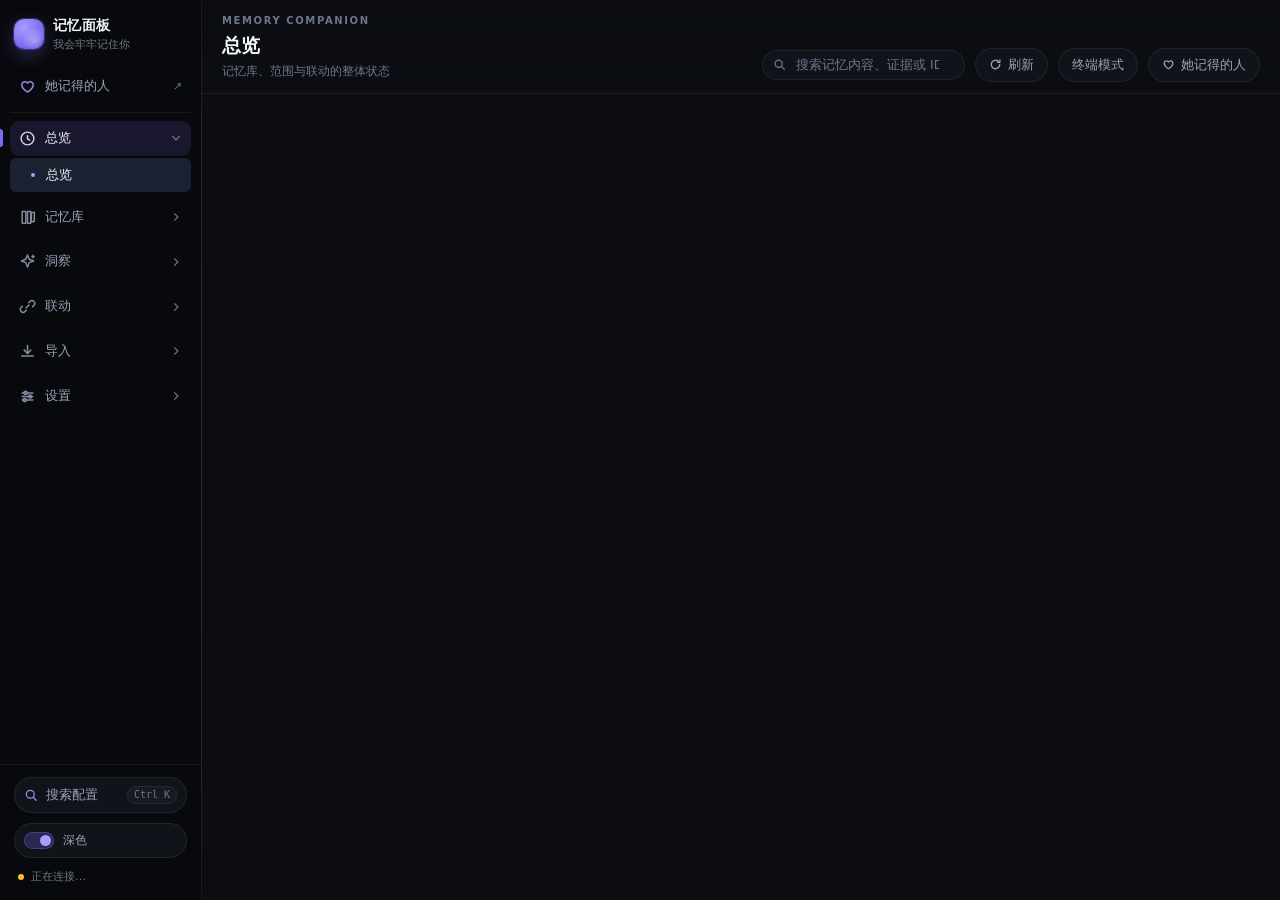
==== commit 7f9a1a63: "Merge upstream 2.6.9 into fork main Bring naliling/main forward from the 2.3.4 fork base to upstream" ====
--- a/pages/记忆面板/legacy.html
+++ b/pages/记忆面板/legacy.html
@@ -93,13 +93,10 @@
       <div class="rail-foot"><button class="theme-toggle" id="themeToggle" type="button" aria-label="切换深浅主题"><span class="theme-toggle-track"><span class="theme-toggle-knob"></span></span><span class="theme-toggle-label" id="themeToggleLabel">深色</span></button><div class="rail-status" id="railStatus"><span class="status-dot" aria-hidden="true"></span><span id="railStatusText">正在连接…</span></div></div>
     </aside>
     <main class="main" id="main">
-      <header class="topbar"><div class="topbar-copy"><p class="eyebrow" id="viewEyebrow">Memory Companion</p><h1 id="viewTitle">总览</h1><p class="topbar-hint" id="viewHint">记忆库、范围与联动的整体状态</p></div><div class="topbar-tools"><div class="topbar-search"><svg viewBox="0 0 16 16" aria-hidden="true"><circle cx="7" cy="7" r="4.4"/><path d="M10.4 10.4 14 14"/></svg><input id="globalSearch" type="search" placeholder="搜索记忆内容、证据或 ID" autocomplete="off" /></div><div class="topbar-actions"><button class="tool-btn topbar-theme-btn" id="topbarThemeBtn" type="button" title="切换深浅主题" aria-label="切换深浅主题" aria-pressed="true"><svg class="theme-svg-sun" viewBox="0 0 16 16" aria-hidden="true"><circle cx="8" cy="8" r="2.8"/><path d="M8 1.6v1.6M8 12.8v1.6M1.6 8h1.6M12.8 8h1.6M3.5 3.5l1.1 1.1M11.4 11.4l1.1 1.1M12.5 3.5l-1.1 1.1M4.6 11.4l-1.1 1.1"/></svg><svg class="theme-svg-moon" viewBox="0 0 16 16" aria-hidden="true"><path d="M12.9 10.2A5.2 5.2 0 015.8 3.1a5.4 5.4 0 107.1 7.1z"/></svg></button><button class="tool-btn" id="refreshBtn" type="button" title="刷新当前视图" aria-label="刷新当前视图"><svg viewBox="0 0 16 16" aria-hidden="true"><path d="M13.2 8a5.2 5.2 0 1 1-1.6-3.75"/><path d="M13.4 2.2v3.1h-3.1"/></svg><span>刷新</span></button><button class="tool-btn mode-toggle" id="modeToggle" type="button" aria-pressed="false" title="切换标准界面与终端界面" aria-label="切换标准界面与终端界面"><svg viewBox="0 0 16 16" aria-hidden="true"><rect x="2" y="3" width="12" height="10" rx="1.6"/><path d="M4.8 6.4L7 8.2 4.8 10M8.2 10h3"/></svg><span id="modeToggleLabel">终端模式</span></button><a class="tool-btn people-link" id="topbarPeopleLink" data-people-link href="./people.html" title="返回「她记得的人」人物面板" aria-label="返回她记得的人"><svg viewBox="0 0 16 16" aria-hidden="true"><path d="M8 13.2S2.6 10 2.6 6.2A2.9 2.9 0 018 4.9a2.9 2.9 0 015.4 1.3c0 3.8-5.4 7-5.4 7z"/></svg><span>她记得的人</span></a></div></div></header>
-      <nav class="mobile-subnav" id="mobileSubnav" aria-label="子视图" hidden></nav>
+      <header class="topbar"><div class="topbar-copy"><p class="eyebrow" id="viewEyebrow">Memory Companion</p><h1 id="viewTitle">总览</h1><p class="topbar-hint" id="viewHint">记忆库、范围与联动的整体状态</p></div><div class="topbar-tools"><div class="topbar-search"><svg viewBox="0 0 16 16" aria-hidden="true"><circle cx="7" cy="7" r="4.4"/><path d="M10.4 10.4 14 14"/></svg><input id="globalSearch" type="search" placeholder="搜索记忆内容、证据或 ID" autocomplete="off" /></div><button class="tool-btn" id="refreshBtn" type="button" title="刷新当前视图"><svg viewBox="0 0 16 16" aria-hidden="true"><path d="M13.2 8a5.2 5.2 0 1 1-1.6-3.75"/><path d="M13.4 2.2v3.1h-3.1"/></svg><span>刷新</span></button><button class="tool-btn mode-toggle" id="modeToggle" type="button" aria-pressed="false" aria-label="切换标准界面与终端界面"><span id="modeToggleLabel">终端模式</span></button><a class="tool-btn people-link" id="topbarPeopleLink" data-people-link href="./people.html" title="返回「她记得的人」人物面板" aria-label="返回她记得的人"><svg viewBox="0 0 16 16" aria-hidden="true"><path d="M8 13.2S2.6 10 2.6 6.2A2.9 2.9 0 018 4.9a2.9 2.9 0 015.4 1.3c0 3.8-5.4 7-5.4 7z"/></svg><span>她记得的人</span></a></div></header>
       <div class="content" id="content" tabindex="-1"></div>
     </main>
   </div>
-  <div class="mobile-more-scrim" id="mobileMoreScrim" hidden></div>
-  <section class="mobile-more-sheet" id="mobileMoreSheet" role="dialog" aria-modal="true" aria-label="更多功能" hidden></section>
   <aside class="drawer" id="drawer" aria-hidden="true" aria-label="记忆详情"><div class="drawer-head"><div><p class="eyebrow" id="drawerEyebrow">记忆</p><h2 id="drawerTitle">未选择</h2></div><button class="icon-btn" id="drawerClose" type="button" aria-label="关闭详情"><svg viewBox="0 0 16 16" aria-hidden="true"><path d="M4 4l8 8M12 4l-8 8"/></svg></button></div><div class="drawer-body" id="drawerBody"></div></aside>
   <div class="scrim" id="scrim" hidden></div><div class="busy-layer" id="busyLayer" aria-hidden="true"><span class="busy-ring"></span><b id="busyText">正在处理…</b></div><div class="toast" id="toast" role="status" aria-live="polite"></div>
   <script>
--- a/pages/记忆面板/app.css
+++ b/pages/记忆面板/app.css
@@ -178,8 +178,8 @@
 .rail-brand {
   display: flex;
   align-items: center;
-  gap: var(--mc-rail-brand-gap, 10px);
-  padding: var(--mc-rail-brand-pad, 20px 18px 16px);
+  gap: 10px;
+  padding: 20px 18px 16px;
 }
 
 .brand-mark {
@@ -225,9 +225,9 @@
 .nav-item {
   display: flex;
   align-items: center;
-  gap: var(--mc-nav-item-gap, 10px);
+  gap: 10px;
   width: 100%;
-  padding: var(--mc-nav-item-pad, 9px 10px);
+  padding: 9px 10px;
   border: 0;
   border-radius: var(--r-sm);
   background: transparent;
@@ -411,42 +411,35 @@
   display: flex;
   align-items: flex-end;
   justify-content: space-between;
-  gap: var(--mc-topbar-gap, 20px);
-  padding: var(--mc-topbar-pad, 22px 30px 16px);
+  gap: 20px;
+  padding: 22px 30px 16px;
   border-bottom: 1px solid var(--border);
   background: linear-gradient(180deg, var(--bg), transparent);
 }
 
 .topbar-copy { min-width: 0; }
 .topbar-copy h1 {
-  font-size: var(--mc-topbar-h1-size, 21px);
+  font-size: 21px;
   font-weight: 650;
   letter-spacing: -0.01em;
   margin-top: 1px;
 }
 .topbar-hint {
-  font-size: var(--mc-topbar-hint-size, 12.5px);
+  font-size: 12.5px;
   color: var(--text-3);
-  margin-top: var(--mc-topbar-hint-mt, 3px);
+  margin-top: 3px;
   max-width: 640px;
 }
 
 .topbar-tools { display: flex; align-items: center; gap: 10px; flex: none; }
-.topbar-actions { display: flex; align-items: center; gap: 10px; flex: none; }
-.topbar-theme-btn { display: none; }
-.mode-toggle svg { display: none; }
-.mobile-subnav,
-.mobile-more-btn,
-.mobile-more-scrim,
-.mobile-more-sheet { display: none; }
 
 .topbar-search {
   display: flex;
   align-items: center;
   gap: 8px;
-  padding: var(--mc-search-pad, 0 12px);
-  height: var(--mc-search-h, 34px);
-  min-width: var(--mc-search-min-w, 236px);
+  padding: 0 12px;
+  height: 34px;
+  min-width: 236px;
   border: 1px solid var(--border);
   border-radius: 99px;
   background: var(--surface);
@@ -509,7 +502,7 @@
   flex: 1;
   min-height: 0;
   overflow-y: auto;
-  padding: var(--mc-content-pad, 22px 30px 44px);
+  padding: 22px 30px 44px;
   outline: none;
 }
 .content > * { animation: viewIn 0.36s var(--ease-out) both; }
@@ -522,8 +515,7 @@
 /* ============================================================
    通用组件
    ============================================================ */
-.grid { display: grid; grid-template-columns: minmax(0, 1fr); gap: var(--mc-grid-gap, 16px); }
-.content [style*="display:grid"]:not([style*="grid-template-columns"]) { grid-template-columns: minmax(0, 1fr); min-width: 0; }
+.grid { display: grid; gap: 16px; }
 .grid.g2 { grid-template-columns: repeat(2, minmax(0, 1fr)); }
 .grid.g3 { grid-template-columns: repeat(3, minmax(0, 1fr)); }
 .grid.g4 { grid-template-columns: repeat(4, minmax(0, 1fr)); }
@@ -540,7 +532,7 @@
   background: var(--surface);
   border: 1px solid var(--border);
   border-radius: var(--r-md);
-  padding: var(--mc-card-pad, 16px 18px);
+  padding: 16px 18px;
   min-width: 0;
   position: relative;
 }
@@ -551,8 +543,8 @@
   display: flex;
   align-items: flex-start;
   justify-content: space-between;
-  gap: var(--mc-card-head-gap, 12px);
-  margin-bottom: var(--mc-card-head-mb, 13px);
+  gap: 12px;
+  margin-bottom: 13px;
 }
 .card-head h3 {
   font-size: 13.5px;
@@ -569,8 +561,8 @@
 /* ---------- KPI ---------- */
 .kpi-row {
   display: grid;
-  grid-template-columns: var(--mc-kpi-cols, repeat(auto-fit, minmax(148px, 1fr)));
-  gap: var(--mc-kpi-gap, 12px);
+  grid-template-columns: repeat(auto-fit, minmax(148px, 1fr));
+  gap: 12px;
 }
 @media (max-width: 900px) {
   .kpi-row { grid-template-columns: repeat(2, minmax(0, 1fr)); }
@@ -580,7 +572,7 @@
   background: var(--surface);
   border: 1px solid var(--border);
   border-radius: var(--r-md);
-  padding: var(--mc-kpi-pad, 13px 15px 14px);
+  padding: 13px 15px 14px;
   position: relative;
   overflow: hidden;
   min-width: 0;
@@ -621,8 +613,8 @@
   display: inline-flex;
   align-items: center;
   gap: 5px;
-  height: var(--mc-badge-h, 20px);
-  padding: var(--mc-badge-pad, 0 8px);
+  height: 20px;
+  padding: 0 8px;
   border-radius: 99px;
   font-size: 11px;
   font-weight: 550;
@@ -680,8 +672,8 @@
   align-items: center;
   justify-content: center;
   gap: 6px;
-  height: var(--mc-btn-h, 32px);
-  padding: var(--mc-btn-pad, 0 14px);
+  height: 32px;
+  padding: 0 14px;
   border: 1px solid var(--border-strong);
   border-radius: var(--r-sm);
   background: var(--surface-2);
@@ -703,17 +695,17 @@
 .btn.is-danger:hover { background: rgba(248, 113, 113, 0.16); }
 .btn.is-ghost { background: transparent; border-color: var(--border); color: var(--text-2); }
 .btn.is-ghost:hover { background: var(--surface-2); color: var(--text); }
-.btn.is-sm { height: var(--mc-btn-sm-h, 27px); padding: var(--mc-btn-sm-pad, 0 10px); font-size: 11.5px; }
+.btn.is-sm { height: 27px; padding: 0 10px; font-size: 11.5px; }
 .btn svg { width: 13px; height: 13px; fill: none; stroke: currentColor; stroke-width: 1.7; stroke-linecap: round; stroke-linejoin: round; }
 
 /* ---------- 列表行 ---------- */
-.row-list { display: flex; flex-direction: column; gap: var(--mc-row-list-gap, 8px); }
+.row-list { display: flex; flex-direction: column; gap: 8px; }
 
 .row {
   display: flex;
   align-items: center;
-  gap: var(--mc-row-gap, 12px);
-  padding: var(--mc-row-pad, 10px 13px);
+  gap: 12px;
+  padding: 10px 13px;
   border: 1px solid var(--border);
   border-radius: var(--r-sm);
   background: var(--surface);
@@ -836,22 +828,6 @@
 html[data-ui-mode="cinema"] .terminal-stage + .recovery-card { margin-top: 16px; }
 
 /* ---------- 表格 ---------- */
-.table-scroll {
-  width: 100%;
-  overflow-x: auto;
-  -webkit-overflow-scrolling: touch;
-  border-radius: var(--r-sm);
-  background:
-    linear-gradient(90deg, var(--surface) 24%, transparent),
-    linear-gradient(270deg, var(--surface) 24%, transparent),
-    radial-gradient(farthest-side at 0 50%, var(--border-strong), transparent),
-    radial-gradient(farthest-side at 100% 50%, var(--border-strong), transparent);
-  background-position: 0 0, 100% 0, 0 50%, 100% 50%;
-  background-repeat: no-repeat;
-  background-size: 28px 100%, 28px 100%, 12px 100%, 12px 100%;
-  background-attachment: local, local, scroll, scroll;
-}
-
 .table {
   width: 100%;
   border-collapse: collapse;
@@ -1292,28 +1268,6 @@
   color: #e8edf8;
   font-size: 12.5px;
 }
-.lightbox-close {
-  position: absolute;
-  top: max(16px, env(safe-area-inset-top));
-  right: 16px;
-  width: 38px;
-  height: 38px;
-  border-radius: 999px;
-  border: 1px solid rgba(255, 255, 255, 0.24);
-  background: rgba(16, 19, 25, 0.72);
-  color: #f2f5fa;
-  font-size: 20px;
-  line-height: 1;
-  display: grid;
-  place-items: center;
-  cursor: pointer;
-  z-index: 2;
-  transition: background-color 0.16s var(--ease), border-color 0.16s var(--ease);
-}
-.lightbox-close:hover {
-  background: rgba(26, 32, 48, 0.9);
-  border-color: rgba(255, 255, 255, 0.42);
-}
 
 /* ============================================================
    视图：权限拓扑 / 联动
@@ -1346,8 +1300,8 @@
 .link-item {
   display: flex;
   align-items: center;
-  gap: var(--mc-link-item-gap, 10px);
-  padding: var(--mc-link-item-pad, 10px 12px);
+  gap: 10px;
+  padding: 10px 12px;
   border-radius: var(--r-sm);
   background: var(--surface-2);
   font-size: 12.5px;
@@ -1520,114 +1474,22 @@
   }
 }
 
-/* ---------- 语义化响应式输入 / 控件布局 ---------- */
-.inspect-search-bar {
-  display: flex;
-  gap: 8px;
-  align-items: center;
-  margin-top: 12px;
-  flex-wrap: wrap;
-}
-.inspect-query-input {
-  flex: 1 1 200px;
-  min-width: 0;
-  height: 32px;
-  padding: 0 12px;
-  border: 1px solid var(--border);
-  border-radius: var(--r-sm);
-  background: var(--surface-2);
-  color: var(--text);
-  font-size: 12.5px;
-  outline: none;
-}
-.inspect-query-input:focus {
-  border-color: var(--accent-line);
-  box-shadow: 0 0 0 3px var(--accent-soft);
-}
-.inspect-count {
-  margin-left: auto;
-  font-size: 11.5px;
-  color: var(--text-3);
-}
-
-.speaker-map-row {
-  grid-template-columns: minmax(0, 1fr) 110px minmax(0, 1fr);
-}
-.speaker-role,
-.speaker-entity,
-.migrate-inline-input,
-.audit-limit-input,
-.audit-batch-input,
-.acl-select,
-.acl-search-input {
-  height: 30px;
-  padding: 0 10px;
-  border: 1px solid var(--border);
-  border-radius: 8px;
-  background: var(--surface-2);
-  color: var(--text);
-  font-size: 12px;
-  outline: none;
-  min-width: 0;
-}
-.speaker-role,
-.speaker-entity { padding: 0 8px; }
-.audit-input-row {
-  display: flex;
-  gap: 8px;
-  flex-wrap: wrap;
-}
-.audit-limit-input { width: 92px; padding: 0 8px; }
-.audit-batch-input { flex: 1 1 150px; }
-.acl-toolbar {
-  display: flex;
-  gap: 7px;
-  align-items: center;
-  flex-wrap: wrap;
-  margin-bottom: 11px;
-}
-.acl-search-input { flex: 1 1 150px; }
-.acl-quick-grant {
-  display: grid;
-  grid-template-columns: minmax(0, 1fr) 96px auto;
-  gap: 7px;
-  align-items: center;
-}
-.acl-select { height: 32px; padding: 0 9px; width: 100%; }
-.speaker-role:focus,
-.speaker-entity:focus,
-.migrate-inline-input:focus,
-.audit-limit-input:focus,
-.audit-batch-input:focus,
-.acl-select:focus,
-.acl-search-input:focus {
-  border-color: var(--accent-line);
-  box-shadow: 0 0 0 3px var(--accent-soft);
-}
-
 /* ============================================================
    授权矩阵（权限拓扑）
    ============================================================ */
 .mx-scroll {
   overflow-x: auto;
-  -webkit-overflow-scrolling: touch;
   padding-bottom: 4px;
   position: relative;
 }
 
 .mx {
   display: grid;
-  grid-template-columns: var(--mx-head-w, 138px) repeat(var(--mx-cols, 1), var(--mx-cell-w, 68px));
   gap: 3px;
   min-width: min-content;
 }
 
 .mx-corner {
-  position: sticky;
-  left: 0;
-  z-index: 4;
-  background: var(--surface);
-  box-shadow: 2px 0 0 var(--surface);
   display: flex;
   align-items: flex-end;
   justify-content: flex-start;
@@ -1673,10 +1535,6 @@
 .mx-ch.is-hot b { color: var(--text); }
 
 .mx-rh {
-  position: sticky;
-  left: 0;
-  z-index: 3;
-  box-shadow: 2px 0 0 var(--surface);
   display: flex;
   align-items: center;
   gap: 7px;
@@ -1769,21 +1627,6 @@
 .mx-tip .tip-title { font-size: 11.5px; font-weight: 600; margin-bottom: 4px; }
 .mx-tip .tip-now { font-size: 11px; color: var(--text-2); }
 .mx-tip .tip-hint { font-size: 10.5px; color: var(--text-3); margin-top: 5px; }
-.mx-touch-info {
-  display: none;
-  margin-top: 8px;
-  padding: 8px 10px;
-  border-radius: var(--r-xs);
-  border: 1px solid var(--border);
-  background: var(--surface-2);
-  color: var(--text-2);
-  font-size: 11.5px;
-  line-height: 1.5;
-}
-@media (max-width: 640px), (pointer: coarse) {
-  .mx-tip { display: none; }
-  .mx-touch-info { display: block; }
-}
 
 /* ============================================================
    放映馆终端模式
@@ -1850,7 +1693,7 @@
 html[data-ui-mode="cinema"] .tool-btn { border-radius: 0; border-color: rgba(73,77,61,.30); background: rgba(255,255,255,.22); color: #59604b; }
 html[data-ui-mode="cinema"] .topbar-search:focus-within { box-shadow: 0 0 0 2px rgba(89,96,75,.12); }
 html[data-ui-mode="cinema"] .content {
-  padding: var(--mc-content-pad, 22px 30px 44px);
+  padding: 22px 30px 44px;
   background-color: #e8e5e1;
   background-image: linear-gradient(var(--terminal-grid) 1px, transparent 1px), linear-gradient(90deg, var(--terminal-grid) 1px, transparent 1px);
   background-size: 28px 28px;
@@ -1962,7 +1805,7 @@
   background: transparent; color: rgba(36,37,31,0.56); cursor: pointer; text-align: left;
   transition: color .18s var(--ease), background .18s var(--ease), border-color .18s var(--ease);
 }
-.cinema-category span { display: grid; grid-template-columns: minmax(0, 1fr); gap: 3px; font-size: 12px; }
+.cinema-category span { display: grid; gap: 3px; font-size: 12px; }
 .cinema-category b { color: rgba(89,96,75,0.65); font: 10px var(--font-mono); letter-spacing: .1em; }
 .cinema-category em { color: rgba(36,37,31,0.4); font-style: normal; font-size: 11px; }
 .cinema-category:hover, .cinema-category.is-active { color: var(--terminal-ice); background: rgba(89,96,75,0.10); border-left-color: var(--terminal-cyan); }
@@ -2000,7 +1843,7 @@
 .telemetry-orbit { position:relative; display:grid; place-items:center; width:140px; height:140px; margin:28px auto 24px; }
 .ring-a { inset:9px; animation: orbit-spin 12s linear infinite; border-right-color:var(--terminal-cyan); }.ring-b { inset:25px; border-style:dashed; animation: orbit-spin 8s linear infinite reverse; border-left-color:var(--terminal-amber); }
 @keyframes orbit-spin { to { transform:rotate(360deg); } }
-.telemetry-lines { display:grid; grid-template-columns:minmax(0,1fr); gap:11px; }.telemetry-lines div { display:flex; justify-content:space-between; gap:8px; padding-bottom:8px; border-bottom:1px solid rgba(73,77,61,0.18); color:rgba(36,37,31,0.52); font:9px var(--font-mono); }.telemetry-lines b { color:var(--terminal-ice); font-weight:500; }
+.telemetry-lines { display:grid; gap:11px; }.telemetry-lines div { display:flex; justify-content:space-between; gap:8px; padding-bottom:8px; border-bottom:1px solid rgba(73,77,61,0.18); color:rgba(36,37,31,0.52); font:9px var(--font-mono); }.telemetry-lines b { color:var(--terminal-ice); font-weight:500; }
 .inspector-note { margin-top:34px; padding-left:10px; border-left:1px solid var(--terminal-amber); color:rgba(36,37,31,0.56); font-size:10px; }.inspector-note .mono { color:var(--terminal-amber); font-size:9px; }.inspector-note p { margin-top:7px; line-height:1.7; }
 .cinema-marquee { display:flex; gap:18px; overflow:hidden; white-space:nowrap; padding:10px 22px; border-top:1px solid rgba(73,77,61,0.2); color:rgba(89,96,75,0.62); font:9px var(--font-mono); letter-spacing:.1em; }
 
@@ -2046,7 +1889,6 @@
   .topbar-tools { width: 100%; }
   .topbar-search { flex: 1; min-width: 0; }
   .content { padding: 16px 18px 40px; }
-  html[data-ui-mode="cinema"] .cinema-marquee { margin: 0 -18px; padding-left: 18px; padding-right: 18px; }
   .cinema-console { min-height: calc(100vh - 92px); }
   .cinema-console-head { padding: 20px 18px 17px; }
   .cinema-console-head h2 { font-size: 23px; }
@@ -2112,38 +1954,14 @@
 #assemblyViewerState { min-width: 54px; color: #a67d48; font: 10px var(--font-mono); }
 body.assembly-viewer-open { overflow: hidden; }
 @media (max-width: 700px) {
-  .assembly-viewer-head { padding: 14px 16px; }
-  .assembly-viewer-head h2 { font-size: 20px; }
-  .assembly-viewer-close { min-height: 44px; padding: 0 14px; }
-  .assembly-parts {
-    top: auto;
-    bottom: 104px;
-    left: 12px;
-    right: 12px;
-    width: auto;
-    display: flex;
-    gap: 10px;
-    overflow-x: auto;
-    padding: 8px 10px;
-    border-left: 0;
-    border-top: 1px solid rgba(73, 77, 61, 0.24);
-    background: rgba(234, 229, 225, 0.82);
-    backdrop-filter: blur(6px);
-    -webkit-overflow-scrolling: touch;
-  }
-  .assembly-parts > div {
-    flex: none;
-    margin-top: 0;
-    grid-template-columns: auto auto;
-    align-items: baseline;
-    gap: 5px;
-  }
-  .assembly-parts b { grid-row: auto; }
+  .assembly-viewer-head { padding: 18px; }
+  .assembly-viewer-head h2 { font-size: 21px; }
+  .assembly-parts { top: 104px; left: 18px; width: 150px; padding: 10px; }
+  .assembly-parts > div { margin-top: 9px; }
   .assembly-parts em { display: none; }
-  .assembly-viewer-foot { flex-wrap: wrap; gap: 10px; padding: 12px 16px calc(12px + env(safe-area-inset-bottom)); }
+  .assembly-viewer-foot { flex-wrap: wrap; gap: 10px; padding: 12px 18px; }
   .assembly-viewer-foot > div:first-child { width: 100%; justify-content: space-between; }
-  .assembly-actions { margin-left: 0; flex-wrap: wrap; }
-  .assembly-actions button { min-height: 44px; padding: 0 12px; }
+  .assembly-actions { margin-left: 0; }
   .assembly-viewer-state { margin-left: auto; }
 }
 @media (prefers-reduced-motion: reduce) {
@@ -2363,55 +2181,37 @@
   .intro { display: none; }
 }
 /* ============================================================
-   紧凑布局（使用 CSS 变量，避免高优先级选择器反杀移动端断点）
+   紧凑布局
    简洁管理界面（data-ui-mode="standard"）整体偏松：22/30px 的内容边距、
    16px 的卡片间距、236px 的侧栏，一屏能放的信息太少。整体收紧约 25%，
    只动留白与字号，不动配色、不动信息层级。
 
    **刻意用 :not([data-ui-mode="cinema"]) 圈起来。**
-   放映馆/终端模式（data-ui-mode="cinema"）保持默认变量回退值，完全不受影响。
+   放映馆/终端模式（70 处 data-ui-mode="cinema" 规则）有自己的空间语言，
+   压它会毁掉三维终端那套效果，所以这一段对那个模式完全不生效。
    ============================================================ */
-html:not([data-ui-mode="cinema"]) {
-  --rail-w: 202px;
-  --mc-content-pad: 14px 20px 30px;
-  --mc-topbar-pad: 13px 20px 11px;
-  --mc-topbar-gap: 16px;
-  --mc-topbar-h1-size: 19px;
-  --mc-topbar-hint-size: 12px;
-  --mc-topbar-hint-mt: 2px;
-  --mc-search-h: 30px;
-  --mc-search-min-w: 200px;
-  --mc-search-pad: 0 10px;
-  --mc-btn-h: 29px;
-  --mc-btn-pad: 0 12px;
-  --mc-btn-sm-h: 25px;
-  --mc-btn-sm-pad: 0 10px;
-  --mc-rail-brand-pad: 14px 14px 11px;
-  --mc-rail-brand-gap: 9px;
-  --mc-nav-item-pad: 7px 9px;
-  --mc-nav-item-gap: 9px;
-  --mc-grid-gap: 11px;
-  --mc-card-pad: 12px 14px;
-  --mc-card-head-mb: 9px;
-  --mc-card-head-gap: 10px;
-  --mc-row-list-gap: 6px;
-  --mc-row-pad: 7px 11px;
-  --mc-row-gap: 10px;
-  --mc-link-item-pad: 8px 10px;
-  --mc-link-item-gap: 9px;
-  --mc-kpi-gap: 9px;
-  --mc-kpi-cols: repeat(auto-fit, minmax(132px, 1fr));
-  --mc-kpi-pad: 10px 12px 11px;
-  --mc-badge-h: 18px;
-  --mc-badge-pad: 0 7px;
-}
-@media (max-width: 900px) {
-  :root,
-  html:not([data-ui-mode="cinema"]) {
-    --mc-topbar-pad: 16px 18px 14px;
-    --mc-content-pad: 16px 18px 40px;
-  }
-}
+html:not([data-ui-mode="cinema"]) { --rail-w: 202px; }
+
+html:not([data-ui-mode="cinema"]) .content { padding: 14px 20px 30px; }
+html:not([data-ui-mode="cinema"]) .topbar { padding: 13px 20px 11px; gap: 16px; }
+html:not([data-ui-mode="cinema"]) .topbar-copy h1 { font-size: 19px; }
+html:not([data-ui-mode="cinema"]) .topbar-hint { font-size: 12px; margin-top: 2px; }
+html:not([data-ui-mode="cinema"]) .topbar-search { height: 30px; min-width: 200px; padding: 0 10px; }
+html:not([data-ui-mode="cinema"]) .btn { height: 29px; padding: 0 12px; }
+html:not([data-ui-mode="cinema"]) .btn.is-sm { height: 25px; padding: 0 10px; }
+
+html:not([data-ui-mode="cinema"]) .rail-brand { padding: 14px 14px 11px; gap: 9px; }
+html:not([data-ui-mode="cinema"]) .nav-item { padding: 7px 9px; gap: 9px; }
+
+html:not([data-ui-mode="cinema"]) .grid { gap: 11px; }
+html:not([data-ui-mode="cinema"]) .card { padding: 12px 14px; }
+html:not([data-ui-mode="cinema"]) .card-head { margin-bottom: 9px; gap: 10px; }
+html:not([data-ui-mode="cinema"]) .row-list { gap: 6px; }
+html:not([data-ui-mode="cinema"]) .row { padding: 7px 11px; gap: 10px; }
+html:not([data-ui-mode="cinema"]) .link-item { padding: 8px 10px; gap: 9px; }
+html:not([data-ui-mode="cinema"]) .kpi-row { gap: 9px; grid-template-columns: repeat(auto-fit, minmax(132px, 1fr)); }
+html:not([data-ui-mode="cinema"]) .kpi { padding: 10px 12px 11px; }
+html:not([data-ui-mode="cinema"]) .badge { height: 18px; padding: 0 7px; }
 /* 14 个中国传统色的取值来自《中国传统色：故宫里的色彩美学》的 384 色体系
    （cncolor.art / colory.cc / daodaolee 三处转载一致）。需要说明两点：
    - 这三处不是三个独立考据，是同一套书被抄了三遍；真正独立的旁证是节令配色页。
@@ -3051,24 +2851,6 @@
 
 /* ---------- 4. 移动端 ---------- */
 @media (max-width: 640px) {
-  :root,
-  html:not([data-ui-mode="cinema"]) {
-    --mc-content-pad: 12px 14px 28px;
-    --mc-topbar-pad: 12px 14px 10px;
-    --mc-topbar-gap: 10px;
-    --mc-topbar-h1-size: 19px;
-    --mc-topbar-hint-size: 11.5px;
-    --mc-search-h: 44px;
-    --mc-search-min-w: 0px;
-    --mc-search-pad: 0 14px;
-    --mc-btn-h: 44px;
-    --mc-btn-pad: 0 14px;
-    --mc-btn-sm-h: 44px;
-    --mc-btn-sm-pad: 0 12px;
-    --mc-card-pad: 13px 14px;
-    --mc-kpi-cols: repeat(2, minmax(0, 1fr));
-  }
-
   html, body {
     height: auto;
     min-height: 100%;
@@ -3076,426 +2858,60 @@
     overflow-y: auto;
   }
   .shell { display: block; height: auto; min-height: 100dvh; }
-
-  /* 底部 5 槽固定导航栏：零横向滚动条、均分槽位 */
   .rail {
-    position: fixed;
-    inset: auto 0 0 0;
-    z-index: 40;
-    flex-direction: row;
-    align-items: stretch;
-    height: calc(60px + env(safe-area-inset-bottom));
+    position: fixed; inset: auto 0 0 0; z-index: 40;
+    flex-direction: row; align-items: stretch;
+    height: calc(58px + env(safe-area-inset-bottom));
     padding: 0 4px env(safe-area-inset-bottom);
-    border-right: 0;
-    border-top: 1px solid var(--border);
+    border-right: 0; border-top: 1px solid var(--border);
     background: var(--bg-rail);
-    overflow: hidden;
   }
   .rail::after { display: none; }
-  .rail-brand,
-  .rail-foot,
-  .nav-people-wrap,
-  .nav-group[data-group-wrap="bridge"],
-  .nav-group[data-group-wrap="import"],
-  .rail .nav-subs { display: none; }
-
-  .rail-nav {
-    display: grid;
-    grid-template-columns: repeat(5, minmax(0, 1fr));
-    align-items: stretch;
-    width: 100%;
-    overflow: hidden;
-    padding: 4px 2px;
-    gap: 2px;
+  .rail-brand { display: none; }
+  .rail-nav { flex-direction: row; align-items: stretch; overflow-x: auto; overflow-y: hidden; padding: 0; gap: 2px; -webkit-overflow-scrolling: touch; }
+  .nav-group { display: contents; }
+  .nav-people-wrap { display: contents; border: 0; margin: 0; padding: 0; }
+  .nav-item {
+    flex-direction: column; justify-content: center; gap: 2px;
+    min-width: 60px; padding: 6px 6px 5px; font-size: 10px; border-radius: 10px;
   }
-  .nav-group { display: contents; }
-  .mobile-more-btn { display: flex; }
-  .nav-item {
-    flex-direction: column;
-    justify-content: center;
-    align-items: center;
-    gap: 3px;
-    min-width: 0;
-    min-height: 52px;
-    padding: 5px 2px 4px;
-    font-size: 10px;
-    border-radius: 10px;
-    position: relative;
-  }
-  .nav-item .nav-label {
-    flex: none;
-    display: block;
-    font-size: 10.5px;
-    line-height: 1.15;
-    white-space: nowrap;
-    overflow: hidden;
-    text-overflow: ellipsis;
-    max-width: 100%;
-  }
+  .nav-item .nav-label { flex: none; display: block; font-size: 9.5px; line-height: 1.2; }
   .nav-item .nav-chevron,
   .nav-item .nav-ext { display: none; }
-  .nav-item.is-active::before {
-    left: 50%;
-    top: 2px;
-    transform: translateX(-50%);
-    width: 20px;
-    height: 2.5px;
-    border-radius: 99px;
+  .nav-item.is-active::before { display: none; }
+  .nav-icon { width: 18px; height: 18px; }
+  .nav-subs {
+    position: fixed; left: 0; right: 0; bottom: calc(58px + env(safe-area-inset-bottom)); z-index: 41;
+    display: none; grid-template-rows: none;
+    background: var(--bg-rail); border-top: 1px solid var(--border);
+    padding: 6px 8px 8px; box-shadow: 0 -12px 30px rgba(0, 0, 0, 0.22);
   }
-  .nav-icon { width: 19px; height: 19px; }
-
-  /* 移动端「更多」工作区底部抽屉 */
-  .mobile-more-scrim {
-    display: block;
-    position: fixed;
-    inset: 0;
-    z-index: 65;
-    background: rgba(4, 6, 12, 0.56);
-    backdrop-filter: blur(4px);
-    -webkit-backdrop-filter: blur(4px);
-    opacity: 0;
-    pointer-events: none;
-    transition: opacity 0.2s var(--ease);
+  .nav-group.is-open .nav-subs { display: block; }
+  .nav-subs-inner { flex-direction: row; overflow-x: auto; gap: 4px; padding: 0; }
+  .nav-sub {
+    flex: none; padding: 7px 12px; border-radius: 99px; background: var(--surface-2);
+    font-size: 12.5px; line-height: 1.3; gap: 6px; white-space: nowrap; min-height: 34px;
   }
-  .mobile-more-scrim[hidden] { display: none; }
-  .mobile-more-scrim.is-open { opacity: 1; pointer-events: auto; }
-
-  .mobile-more-sheet {
-    display: flex;
-    flex-direction: column;
-    position: fixed;
-    left: 0;
-    right: 0;
-    bottom: 0;
-    z-index: 66;
-    max-height: min(78dvh, 560px);
-    background: var(--surface);
-    border-top: 1px solid var(--border-strong);
-    border-radius: 20px 20px 0 0;
-    box-shadow: 0 -18px 44px rgba(0, 0, 0, 0.34);
-    padding-bottom: calc(14px + env(safe-area-inset-bottom));
-    transform: translateY(100%);
-    transition: transform 0.24s var(--ease-out);
-    overflow: hidden;
-  }
-  .mobile-more-sheet[hidden] { display: none; }
-  .mobile-more-sheet.is-open { transform: none; }
-  .mobile-more-head {
-    display: flex;
-    align-items: center;
-    justify-content: space-between;
-    gap: 12px;
-    padding: 14px 16px 12px;
-    border-bottom: 1px solid var(--border);
-  }
-  .mobile-more-head h3 { font-size: 15px; font-weight: 620; margin-top: 2px; }
-  .mobile-more-body {
-    flex: 1;
-    overflow-y: auto;
-    padding: 12px 16px 8px;
-    display: flex;
-    flex-direction: column;
-    gap: 14px;
-    overscroll-behavior: contain;
-  }
-  .mobile-more-sec-title {
-    display: flex;
-    align-items: center;
-    gap: 6px;
-    font-size: 11.5px;
-    font-weight: 600;
-    color: var(--text-3);
-    margin-bottom: 8px;
-  }
-  .mobile-more-sec-icon { width: 14px; height: 14px; flex: none; display: inline-flex; }
-  .mobile-more-sec-icon svg { width: 100%; height: 100%; display: block; }
-  .mobile-more-grid {
-    display: grid;
-    grid-template-columns: repeat(2, minmax(0, 1fr));
-    gap: 8px;
-  }
-  .mobile-more-item {
-    display: flex;
-    flex-direction: column;
-    align-items: flex-start;
-    justify-content: center;
-    gap: 2px;
-    min-height: 52px;
-    padding: 9px 11px;
-    border: 1px solid var(--border);
-    border-radius: var(--r-sm);
-    background: var(--surface-2);
-    color: var(--text);
-    text-align: left;
-    cursor: pointer;
-    transition: border-color 0.16s var(--ease), background-color 0.16s var(--ease);
-  }
-  .mobile-more-item span { font-size: 13px; font-weight: 560; }
-  .mobile-more-item small {
-    font-size: 11px;
-    color: var(--text-3);
-    max-width: 100%;
-    overflow: hidden;
-    text-overflow: ellipsis;
-    white-space: nowrap;
-  }
-  .mobile-more-item.is-active {
-    background: var(--accent-soft);
-    border-color: var(--accent-line);
-    color: var(--accent-2);
-  }
-  .mobile-more-actions {
-    display: grid;
-    grid-template-columns: minmax(0, 1fr);
-    gap: 8px;
-  }
-  .mobile-more-action {
-    display: flex;
-    align-items: center;
-    gap: 9px;
-    min-height: 44px;
-    padding: 0 12px;
-    border: 1px solid var(--border);
-    border-radius: var(--r-sm);
-    background: var(--surface-2);
-    color: var(--text);
-    text-decoration: none;
-    font-size: 13px;
-    font-weight: 520;
-    cursor: pointer;
-  }
-
-  /* 移动端流内二级胶囊（仅当分组 views.length > 1 时渲染，零悬空碰撞） */
-  .mobile-subnav {
-    display: flex;
-    align-items: center;
-    gap: 6px;
-    padding: 8px 14px;
-    border-bottom: 1px solid var(--border);
-    background: var(--bg);
-    overflow-x: auto;
-    overflow-y: hidden;
-    -webkit-overflow-scrolling: touch;
-    scrollbar-width: none;
-  }
-  .mobile-subnav::-webkit-scrollbar { display: none; }
-  .mobile-subnav[hidden] { display: none; }
-  .mobile-subnav-pill {
-    flex: none;
-    display: inline-flex;
-    align-items: center;
-    justify-content: center;
-    min-height: 40px;
-    padding: 0 14px;
-    border: 1px solid var(--border);
-    border-radius: 999px;
-    background: var(--surface-2);
-    color: var(--text-2);
-    font-size: 12.5px;
-    font-weight: 520;
-    white-space: nowrap;
-    cursor: pointer;
-    transition: background-color 0.16s var(--ease), border-color 0.16s var(--ease), color 0.16s var(--ease);
-  }
-  .mobile-subnav-pill.is-active {
-    background: var(--accent-soft);
-    border-color: var(--accent-line);
-    color: var(--accent-2);
-    font-weight: 600;
-  }
-
-  /* 双行紧凑顶栏：第 1 行标题+不换行图标操作，第 2 行全宽搜索框 */
-  .main { padding-bottom: calc(68px + env(safe-area-inset-bottom)); }
-  .topbar {
-    display: grid;
-    grid-template-columns: minmax(0, 1fr) auto;
-    grid-template-areas:
-      "copy actions"
-      "search search";
-    align-items: center;
-    padding: 12px 14px 10px;
-    gap: 10px;
-  }
-  .topbar-copy { grid-area: copy; min-width: 0; }
-  .topbar-copy .eyebrow { font-size: 9.5px; letter-spacing: 0.14em; }
-  .topbar-copy h1 {
-    font-size: 19px;
-    line-height: 1.2;
-    white-space: nowrap;
-    overflow: hidden;
-    text-overflow: ellipsis;
-  }
-  .topbar-hint {
-    font-size: 11.5px;
-    margin-top: 2px;
-    white-space: nowrap;
-    overflow: hidden;
-    text-overflow: ellipsis;
-  }
-  .topbar-tools { display: contents; }
-  .topbar-search {
-    grid-area: search;
-    width: 100%;
-    min-width: 0;
-    height: 44px;
-    padding: 0 14px;
-  }
-  .topbar-search input { font-size: 14px; }
-  .topbar-actions {
-    grid-area: actions;
-    display: flex;
-    align-items: center;
-    gap: 6px;
-    flex-wrap: nowrap;
-    flex: none;
-  }
-  .topbar-actions .tool-btn {
-    width: 44px;
-    height: 44px;
-    min-width: 44px;
-    min-height: 44px;
-    padding: 0;
-    justify-content: center;
-    border-radius: 12px;
-    white-space: nowrap;
-    flex: none;
-  }
-  .topbar-actions .tool-btn span { display: none; }
-  .topbar-actions .tool-btn svg { display: block; width: 17px; height: 17px; }
-  .topbar-theme-btn { display: inline-flex; }
-  .topbar-theme-btn .theme-svg-sun { display: none; }
-  .topbar-theme-btn .theme-svg-moon { display: block; }
-  [data-theme="light"] .topbar-theme-btn .theme-svg-sun { display: block; }
-  [data-theme="light"] .topbar-theme-btn .theme-svg-moon { display: none; }
-
-  /* 内容区与通用栅格 */
-  .content,
-  html[data-ui-mode="cinema"] .content {
-    padding: 12px 14px 28px;
-    overflow: visible;
-  }
+  .nav-sub::before { display: none; }
+  .rail-foot { border: 0; padding: 0 2px 0 4px; flex-direction: row; align-items: center; }
+  .rail-foot .rail-status { display: none; }
+  .theme-toggle { width: auto; padding: 6px 9px; }
+  .theme-toggle-label { display: block; font-size: 11px; }
+  .main { padding-bottom: calc(66px + env(safe-area-inset-bottom)); }
+  .topbar { padding: 14px 14px 12px; align-items: stretch; flex-direction: column; gap: 12px; }
+  .topbar h1 { font-size: 21px; }
+  .topbar-tools { width: 100%; }
+  .topbar-search { flex: 1; min-width: 0; }
+  .tool-btn:not(.mode-toggle) span { display: none; }
+  .content { padding: 12px 14px 28px; overflow: visible; }
   .grid.g2, .grid.g3, .grid.g4, .grid.split-2, .grid.split-3 { grid-template-columns: minmax(0, 1fr); }
   .kpi-row { grid-template-columns: repeat(2, minmax(0, 1fr)); }
   .card { padding: 13px 14px; border-radius: 14px; }
   .card-head { flex-wrap: wrap; gap: 8px; }
   .card-head-actions { width: 100%; flex-wrap: wrap; justify-content: flex-start; }
-
-  /* 表单、参数行、导入映射、ACL 与迁移工具移动端自适应 */
-  .field.is-inline { flex-direction: column; align-items: stretch; gap: 5px; }
-  .field.is-inline > span { min-width: 0; }
-  .param-row { grid-template-columns: minmax(0, 1fr); gap: 3px; }
-  .param-row > div { white-space: normal; overflow-wrap: anywhere; text-overflow: clip; }
-  .kv dd { overflow-wrap: anywhere; }
-  .speaker-map-row,
-  .acl-row { grid-template-columns: minmax(0, 1fr); gap: 8px; }
-  .acl-quick-grant { grid-template-columns: minmax(0, 1fr) auto; }
-  .acl-quick-grant #aclAddTarget { grid-column: 1 / -1; }
-  .inspect-search-bar,
-  .acl-toolbar { gap: 8px; }
-  .inspect-query-input,
-  .acl-search-input { flex: 1 1 100%; min-width: 0; }
-  .inspect-count { width: 100%; margin-left: 0; }
-  .audit-input-row { display: grid; grid-template-columns: minmax(0, 1fr); gap: 8px; }
-  .audit-limit-input,
-  .audit-batch-input,
-  .migrate-inline-input { width: 100%; min-width: 0; }
-  .mx { --mx-head-w: 104px; --mx-cell-w: 52px; }
-  .mx-cell { height: 44px; }
-
-  /* 终端模式（cinema）移动端防溢出与触控优化 */
-  html[data-ui-mode="cinema"] .cinema-marquee { margin: 0; padding-left: 12px; padding-right: 12px; }
-  .terminal-scene-wrap { margin: 0; height: 220px; }
-  .cinema-console-head { flex-direction: column; gap: 12px; padding: 14px 0; }
-  .cinema-console-head p { max-width: none; }
-  .cinema-sidebar { grid-template-columns: repeat(2, minmax(0, 1fr)); }
-  .cinema-inspector { grid-template-columns: minmax(0, 1fr); padding: 14px; }
-  .terminal-arrows button,
-  .terminal-column button { width: 44px; height: 44px; }
-  html[data-ui-mode="cinema"] .mobile-subnav {
-    background: #e8e5e1;
-    border-bottom-color: rgba(73, 77, 61, 0.24);
-  }
-  html[data-ui-mode="cinema"] .mobile-subnav-pill {
-    border-radius: 0;
-    border-color: rgba(73, 77, 61, 0.28);
-    background: rgba(255, 255, 255, 0.3);
-    color: #59604b;
-    font-family: var(--font-mono);
-  }
-  html[data-ui-mode="cinema"] .mobile-subnav-pill.is-active {
-    background: #59604b;
-    border-color: #59604b;
-    color: #f6f3ec;
-  }
-  html[data-ui-mode="cinema"] .mobile-more-sheet {
-    border-radius: 0;
-    background: #e8e5e1;
-    border-top-color: rgba(73, 77, 61, 0.32);
-  }
-  html[data-ui-mode="cinema"] .mobile-more-item,
-  html[data-ui-mode="cinema"] .mobile-more-action {
-    border-radius: 0;
-    background: rgba(249, 247, 242, 0.62);
-    border-color: rgba(73, 77, 61, 0.24);
-    color: #24251f;
-  }
-  html[data-ui-mode="cinema"] .mobile-more-item.is-active {
-    background: rgba(89, 96, 75, 0.16);
-    border-color: #59604b;
-    color: #24251f;
-  }
-
-  /* 灯箱紧凑边距与 44px 关闭按钮 */
-  .lightbox { padding: 16px; }
-  .lightbox-close {
-    width: 44px;
-    height: 44px;
-    top: max(12px, env(safe-area-inset-top));
-    right: 12px;
-  }
-
-  /* 全站移动端交互控件 >= 44px 触控热区 */
-  .btn,
-  .btn.is-sm {
-    height: auto;
-    min-height: 44px;
-    padding: 8px 14px;
-  }
-  .icon-btn { width: 44px; height: 44px; }
-  .pill { height: auto; min-height: 44px; padding: 6px 13px; }
-  .field input[type="text"],
-  .field input[type="number"],
-  .field input[type="datetime-local"],
-  .field select,
-  .inspect-query-input,
-  .speaker-role,
-  .speaker-entity,
-  .migrate-inline-input,
-  .audit-limit-input,
-  .audit-batch-input,
-  .acl-select,
-  .acl-search-input {
-    height: auto;
-    min-height: 44px;
-  }
-  .switch { min-height: 44px; }
-  .density-chip { min-height: 44px; padding: 8px 11px; }
-  .config-nav button,
-  .config-nav button.config-nav-search,
-  .config-nav button[data-module] { min-height: 44px; }
-  .inline-confirm-actions button,
-  .cfg-search-chip,
-  .cfg-search-esc,
-  .allowed-path-hint-btn { min-height: 44px; }
-
   .drawer { width: 100vw; max-width: 100vw; border-left: 0; }
-  .drawer-body { padding: 14px 16px calc(26px + env(safe-area-inset-bottom)); }
+  .drawer-body { padding: 14px 16px 26px; }
   .toast { max-width: 86vw; bottom: calc(74px + env(safe-area-inset-bottom)); }
-}
-
-@media (max-width: 350px) {
-  .topbar-actions { gap: 4px; }
-  .topbar-actions .tool-btn { width: 40px; min-width: 40px; }
 }
 
 /* ---------- 5. 总览 KPI 卡片视觉升级（v2.6.2） ---------- */
@@ -3640,7 +3056,6 @@
 /* ---------- 1. 模块配置导航选中态与悬停层次 ---------- */
 .config-main {
   display: grid;
-  grid-template-columns: minmax(0, 1fr);
   gap: 14px;
   min-width: 0;
 }
@@ -3753,36 +3168,6 @@
   font-size: 10px;
   line-height: 1.45;
   letter-spacing: 0.02em;
-}
-
-@media (max-width: 1100px) {
-  .config-nav {
-    position: static;
-    max-height: none;
-    flex-direction: row;
-    flex-wrap: nowrap;
-    overflow-x: auto;
-    overflow-y: hidden;
-    gap: 6px;
-    padding: 6px;
-    -webkit-overflow-scrolling: touch;
-    scrollbar-width: none;
-  }
-  .config-nav::-webkit-scrollbar { display: none; }
-  .config-nav button.config-nav-search {
-    width: auto;
-    flex: none;
-    margin-bottom: 0;
-    white-space: nowrap;
-  }
-  .config-nav button[data-module] {
-    flex: none;
-    white-space: nowrap;
-  }
-  .config-nav button[data-module].is-active {
-    box-shadow: inset 0 -2px 0 var(--accent);
-    padding-left: 11px;
-  }
 }
 
 /* ---------- 2. 向量存储精度等直观分段选择卡 ---------- */
@@ -5644,16 +5029,6 @@
     min-height: 38px;
     padding: 8px 12px;
   }
-  .perf-status-pill,
-  .db-action-btns .btn,
-  .perf-save-actions .btn,
-  .perf-switch-choices .btn,
-  .perf-db-strip .btn,
-  .perf-param-ctrl select,
-  .perf-num-wrap input,
-  .perf-reset-one {
-    min-height: 44px;
-  }
 }
 
 @media (max-width: 520px) {
@@ -5682,8 +5057,6 @@
 @media (prefers-reduced-motion: reduce) {
   .cfg-search-overlay,
   .cfg-search-dialog,
-  .mobile-more-scrim,
-  .mobile-more-sheet,
   .config-advanced > summary,
   .config-advanced > summary::before,
   .config-advanced-body,
